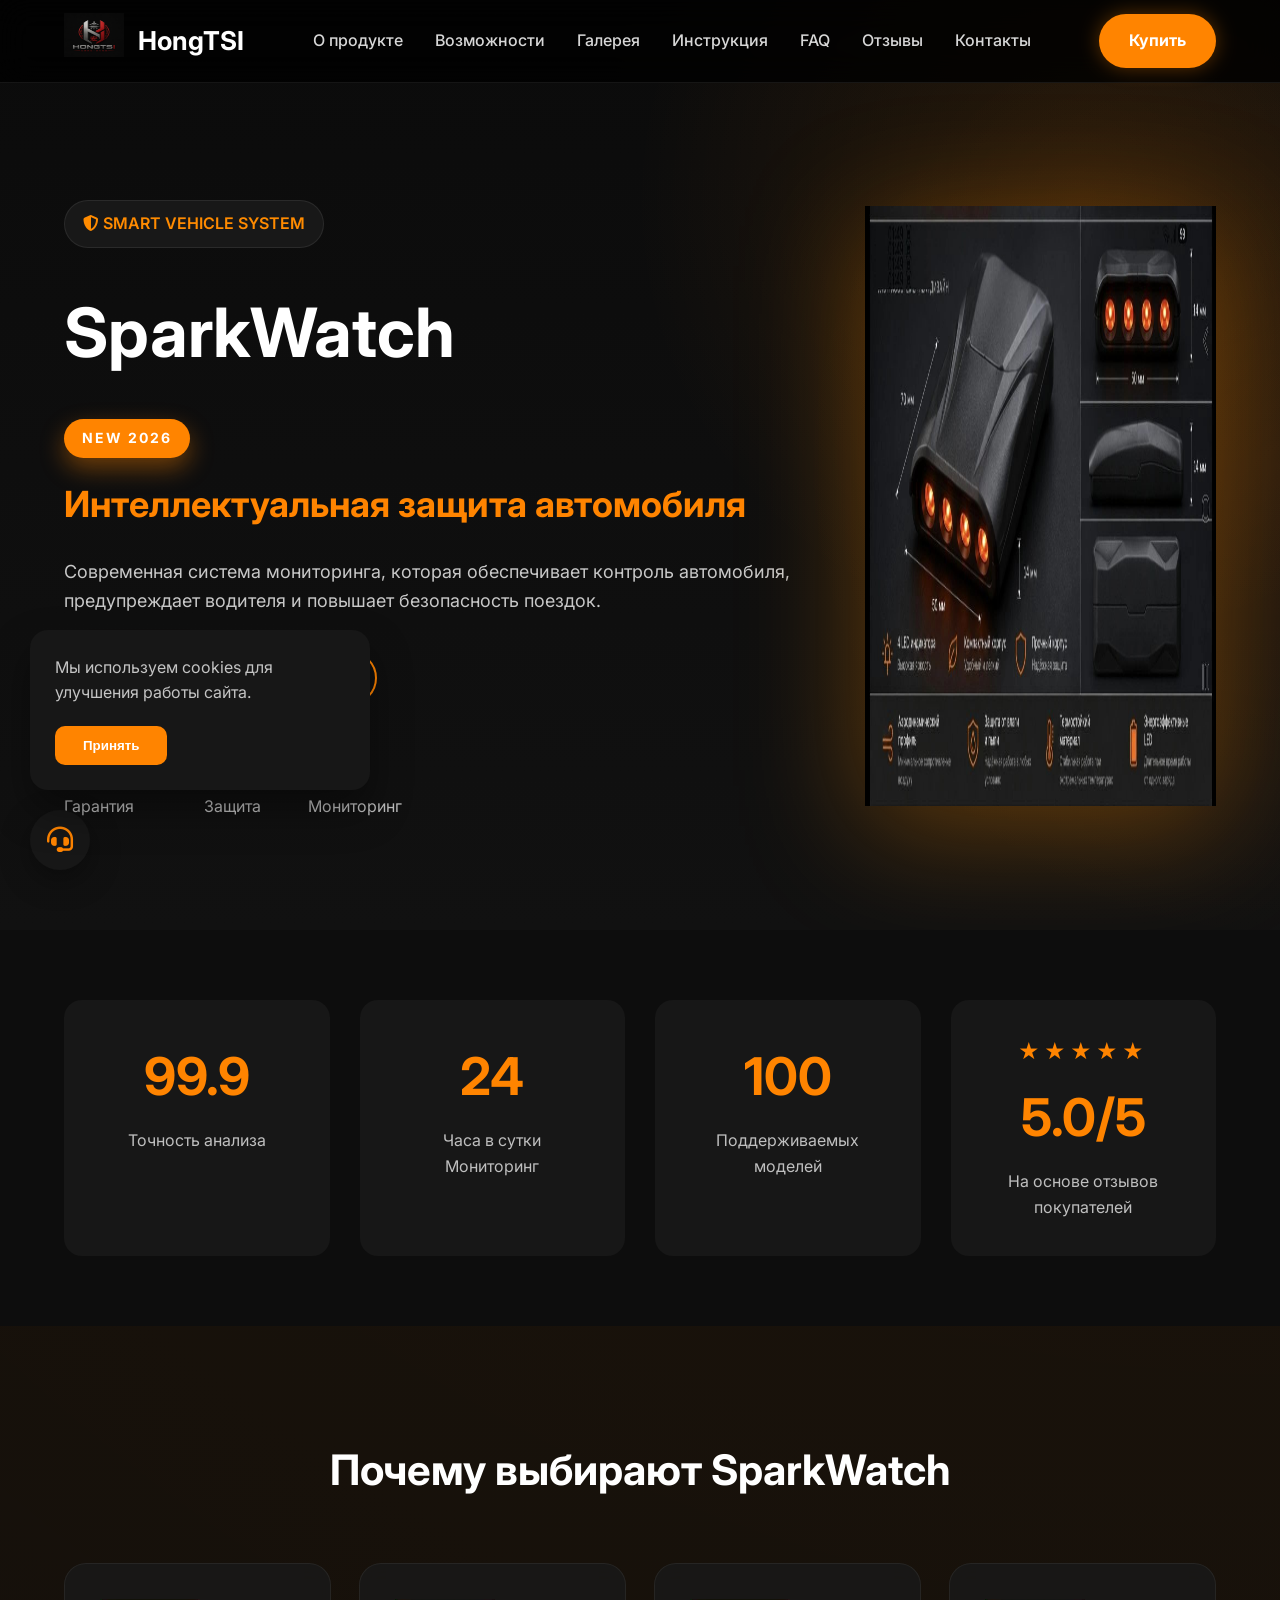
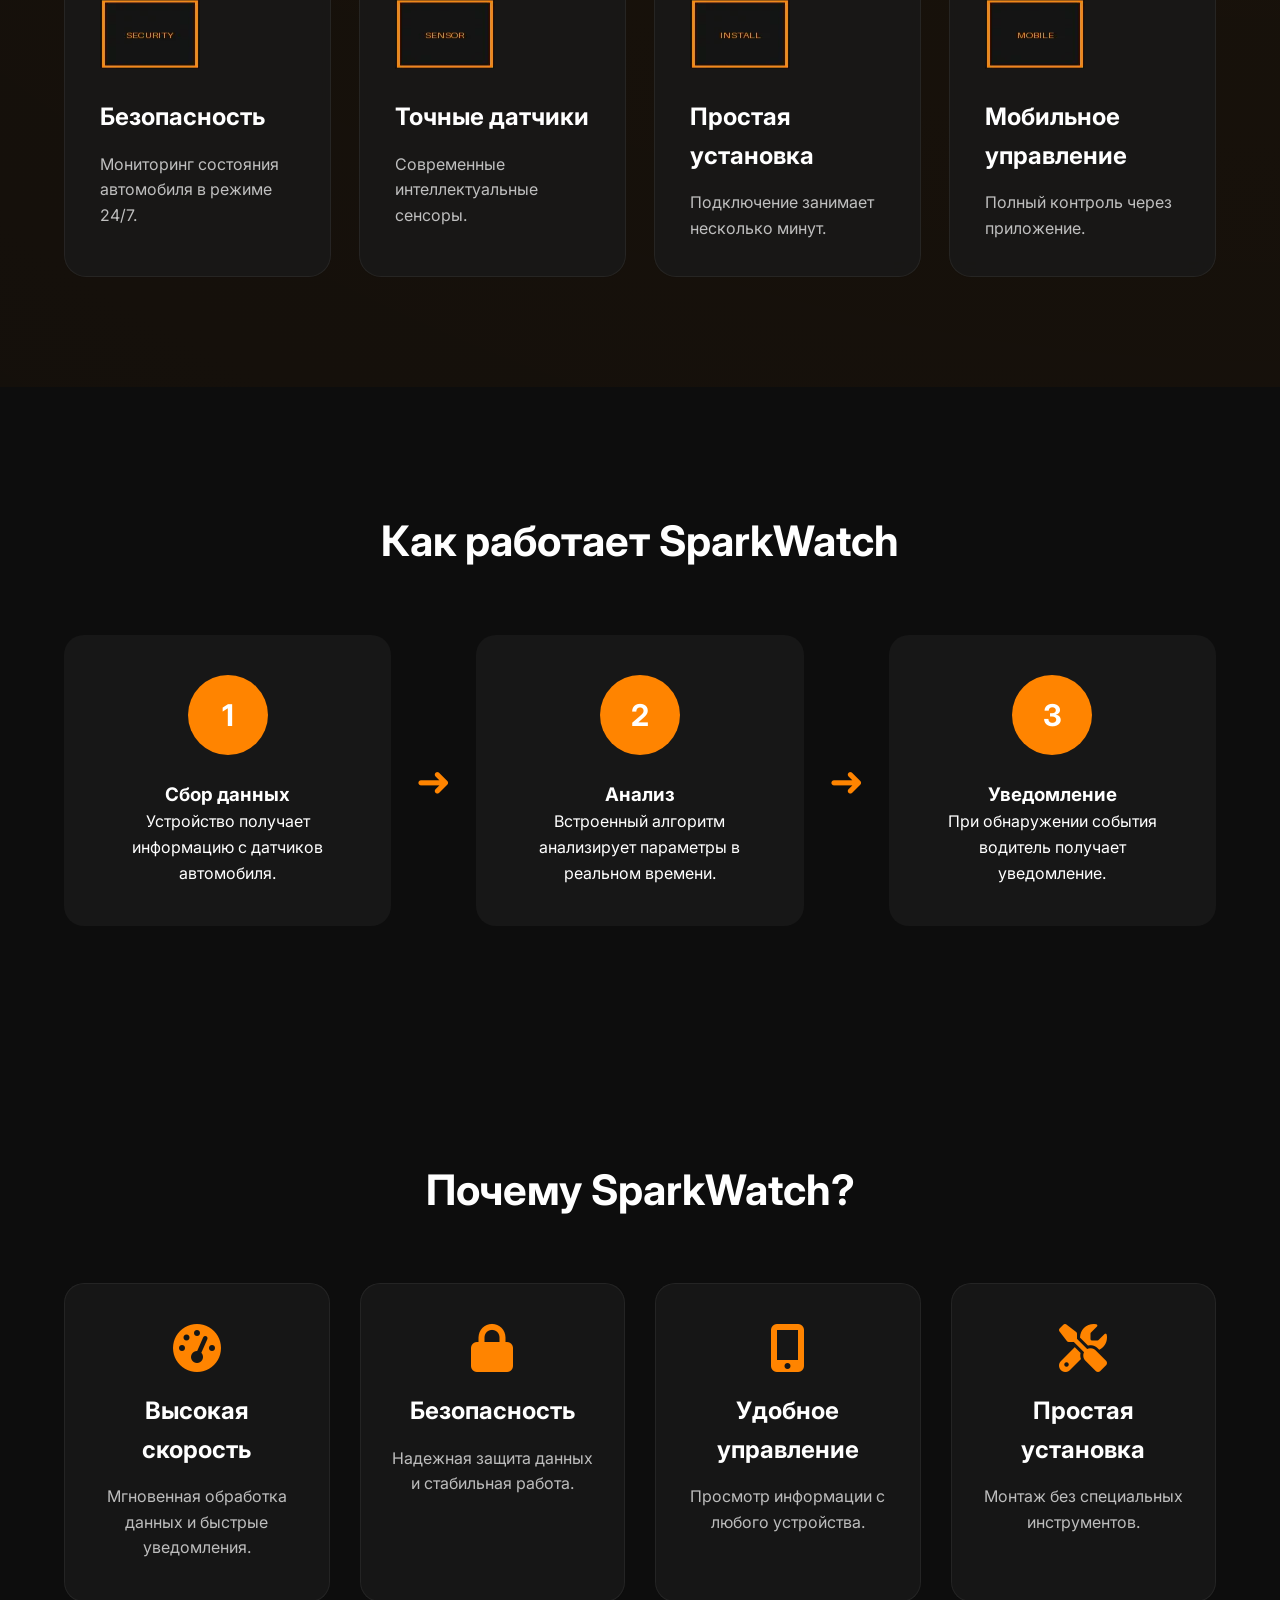
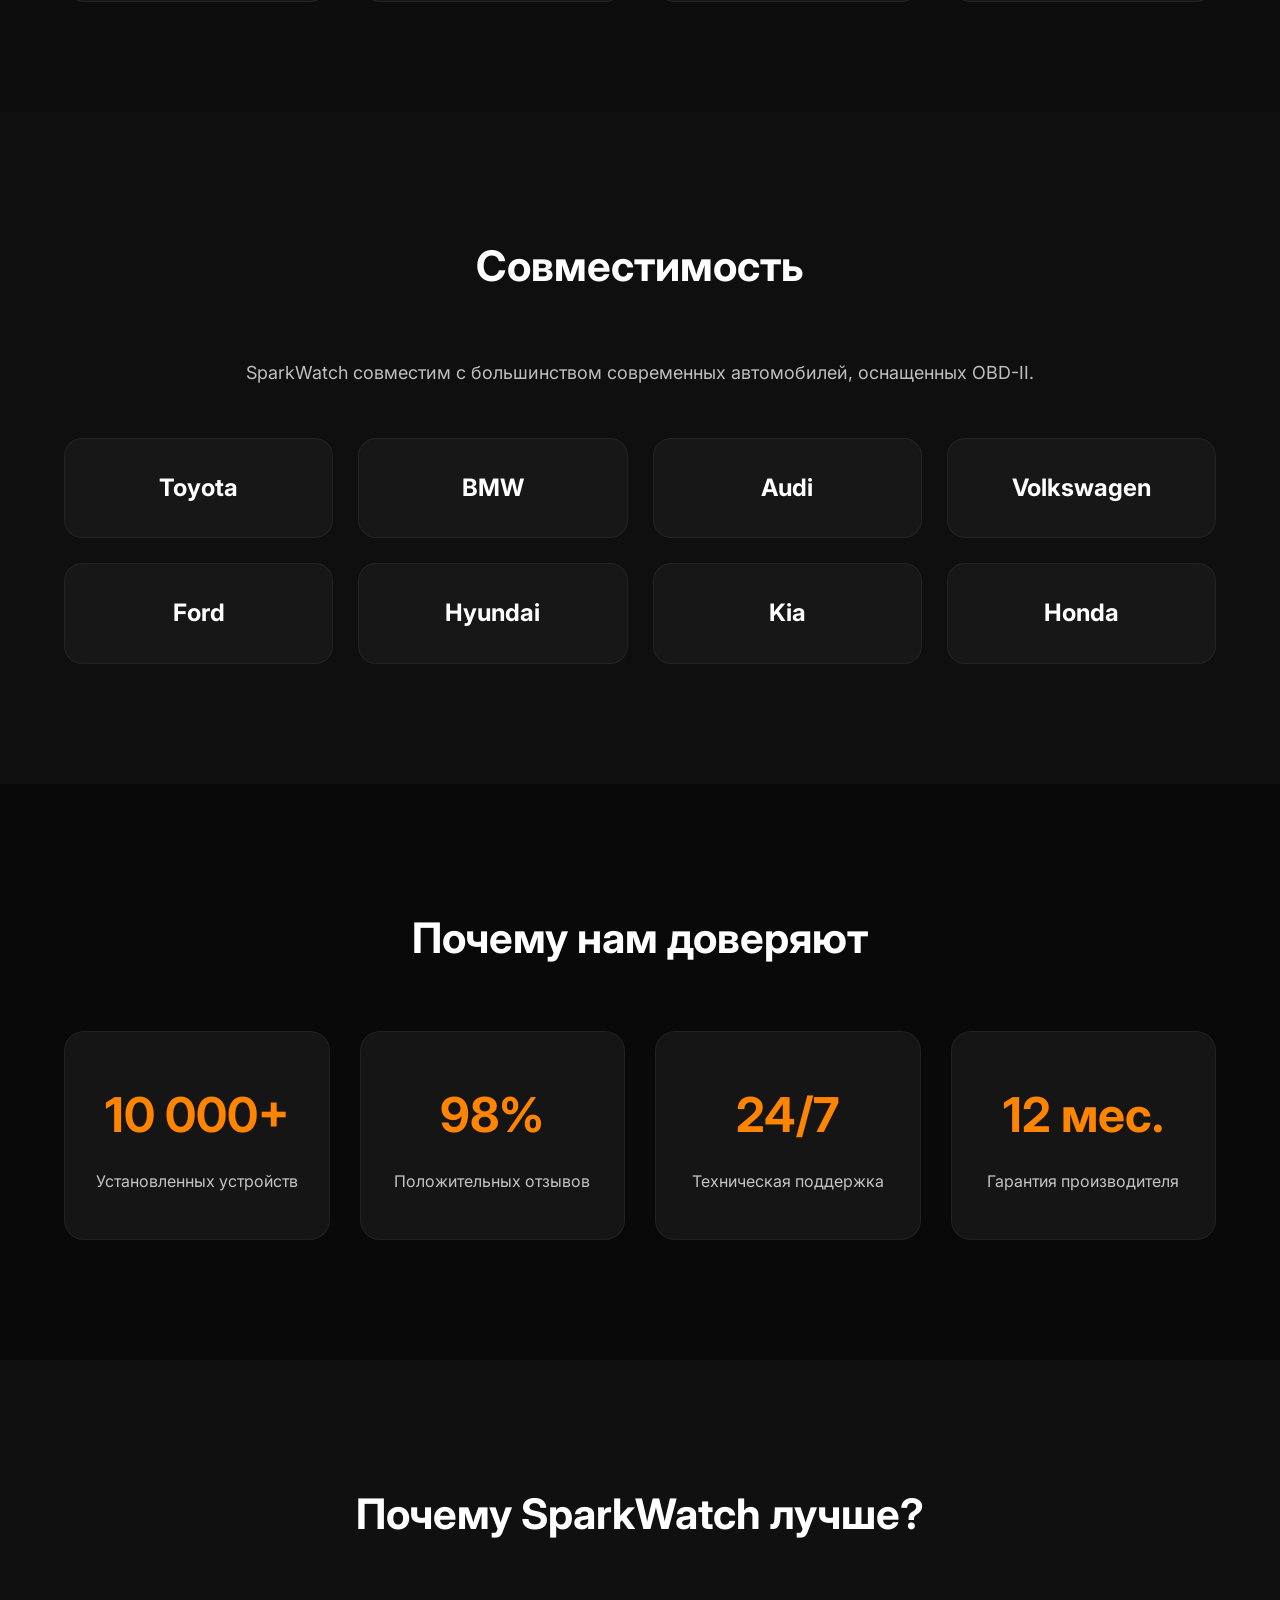
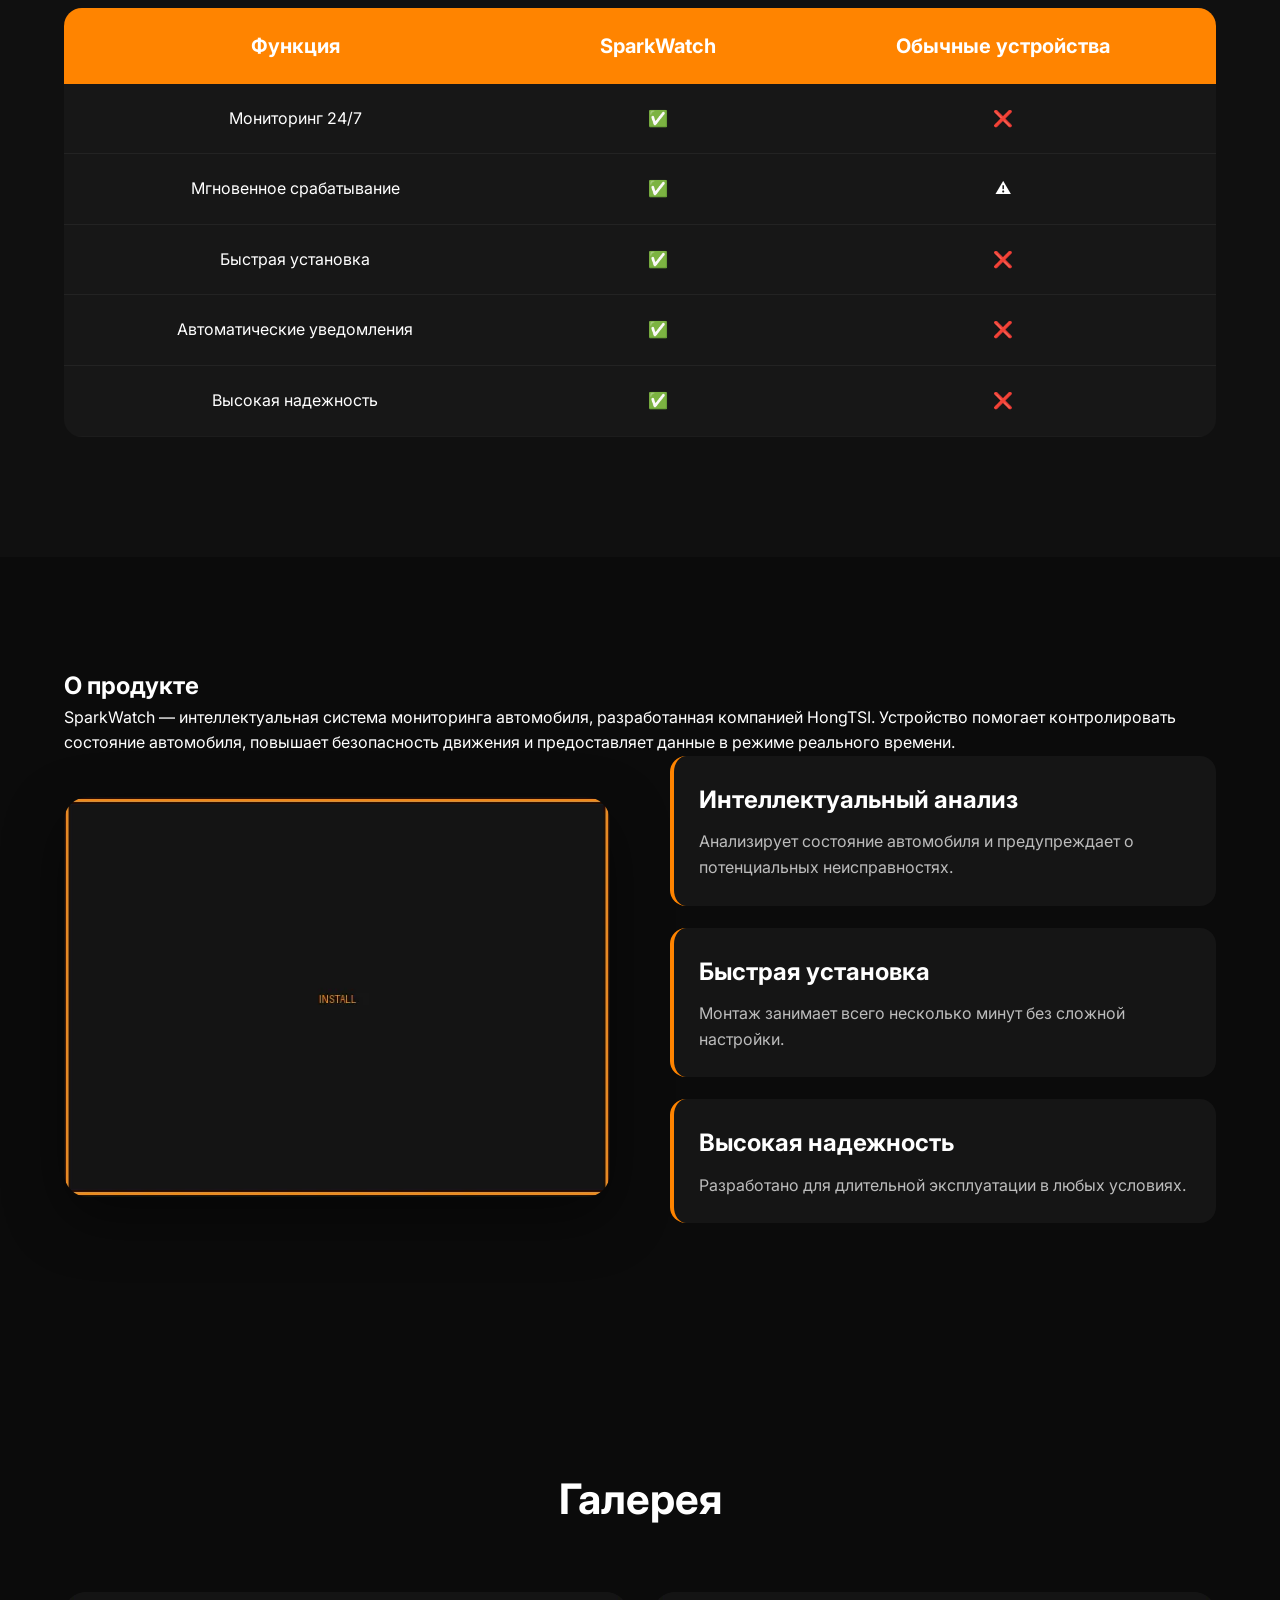
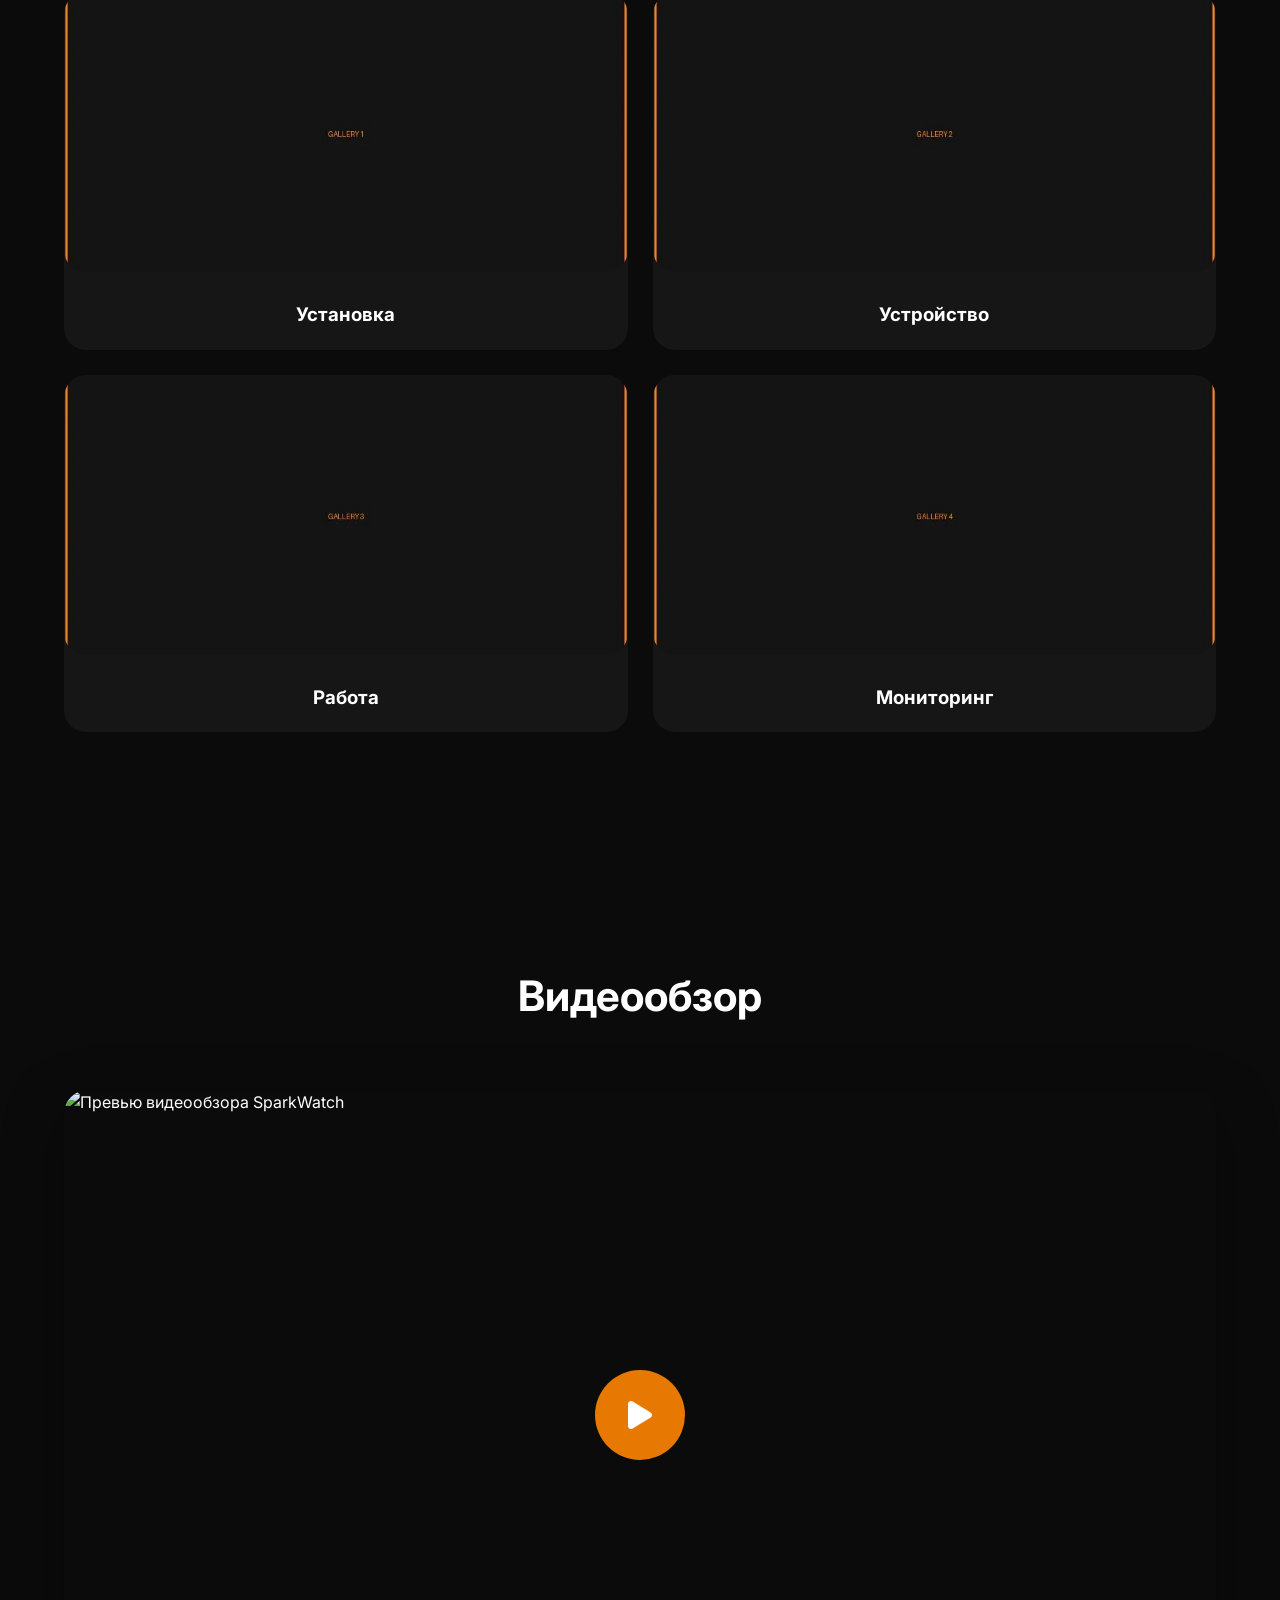
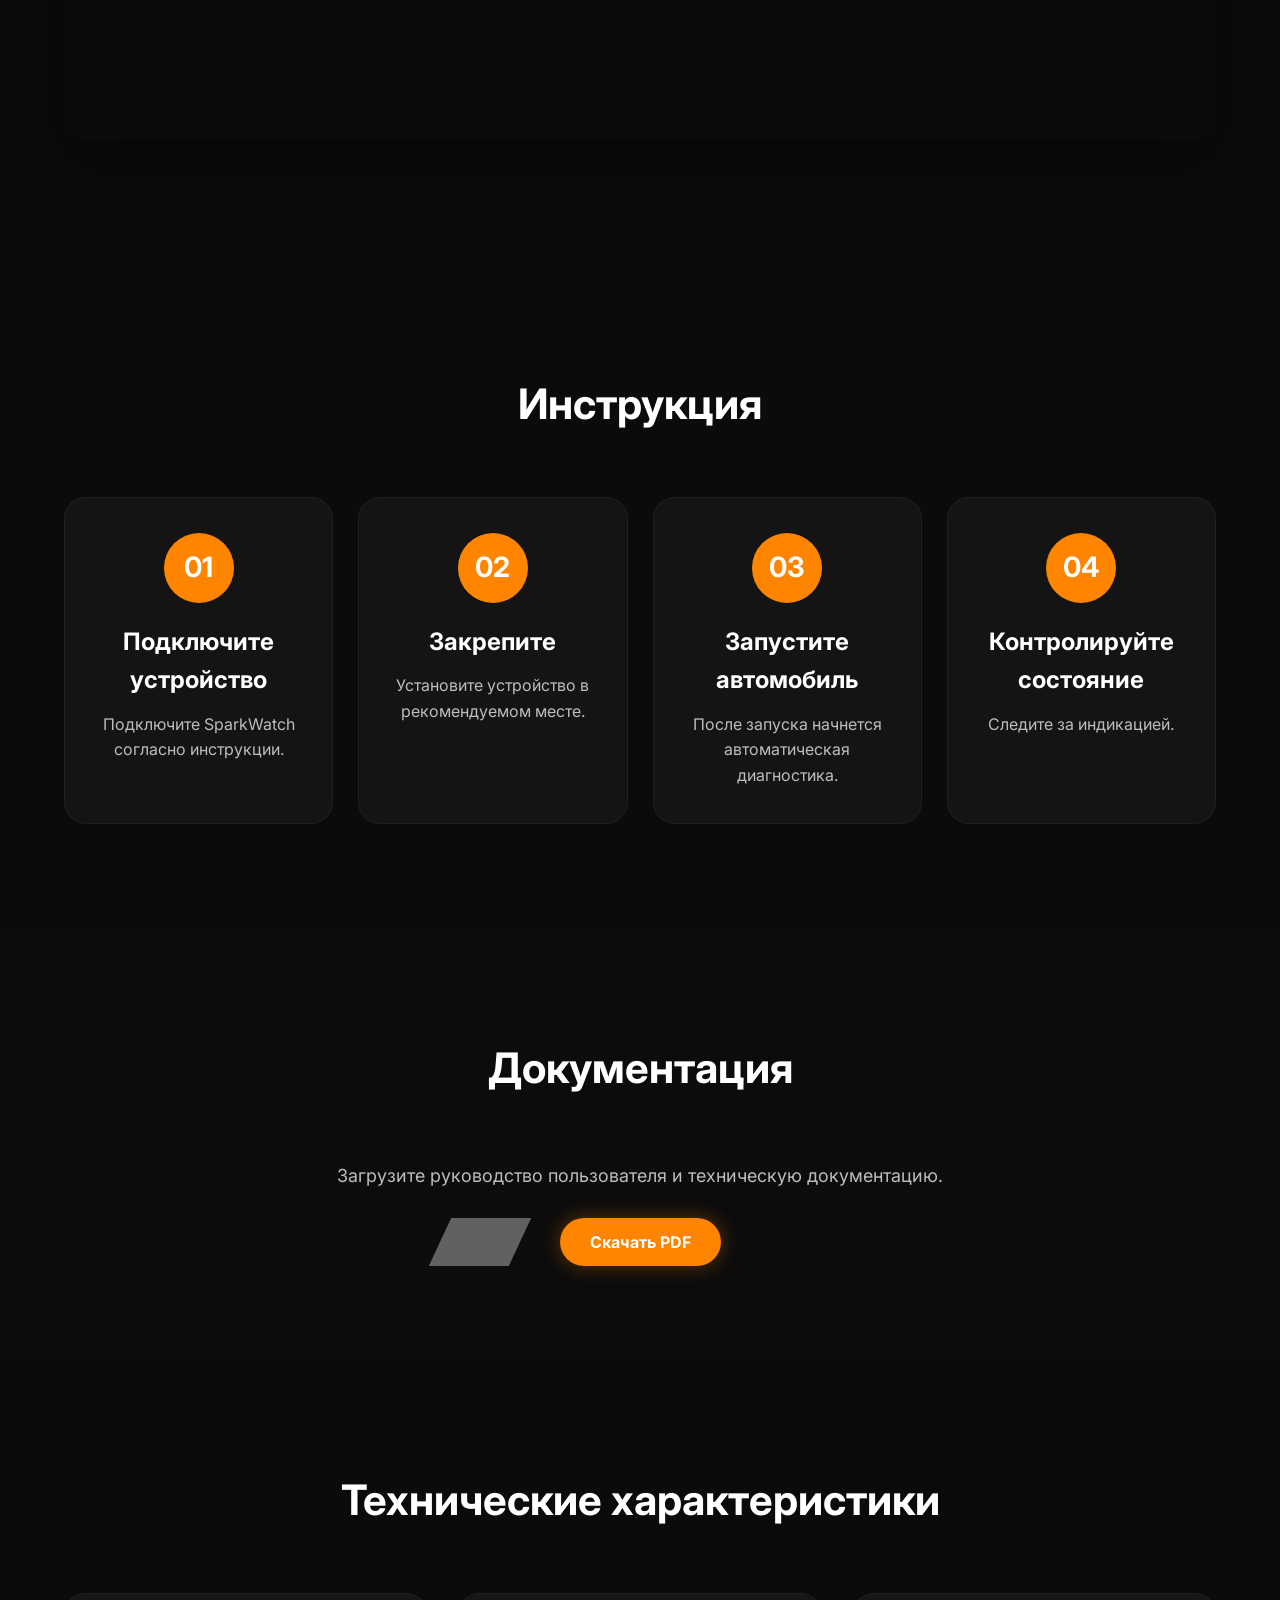
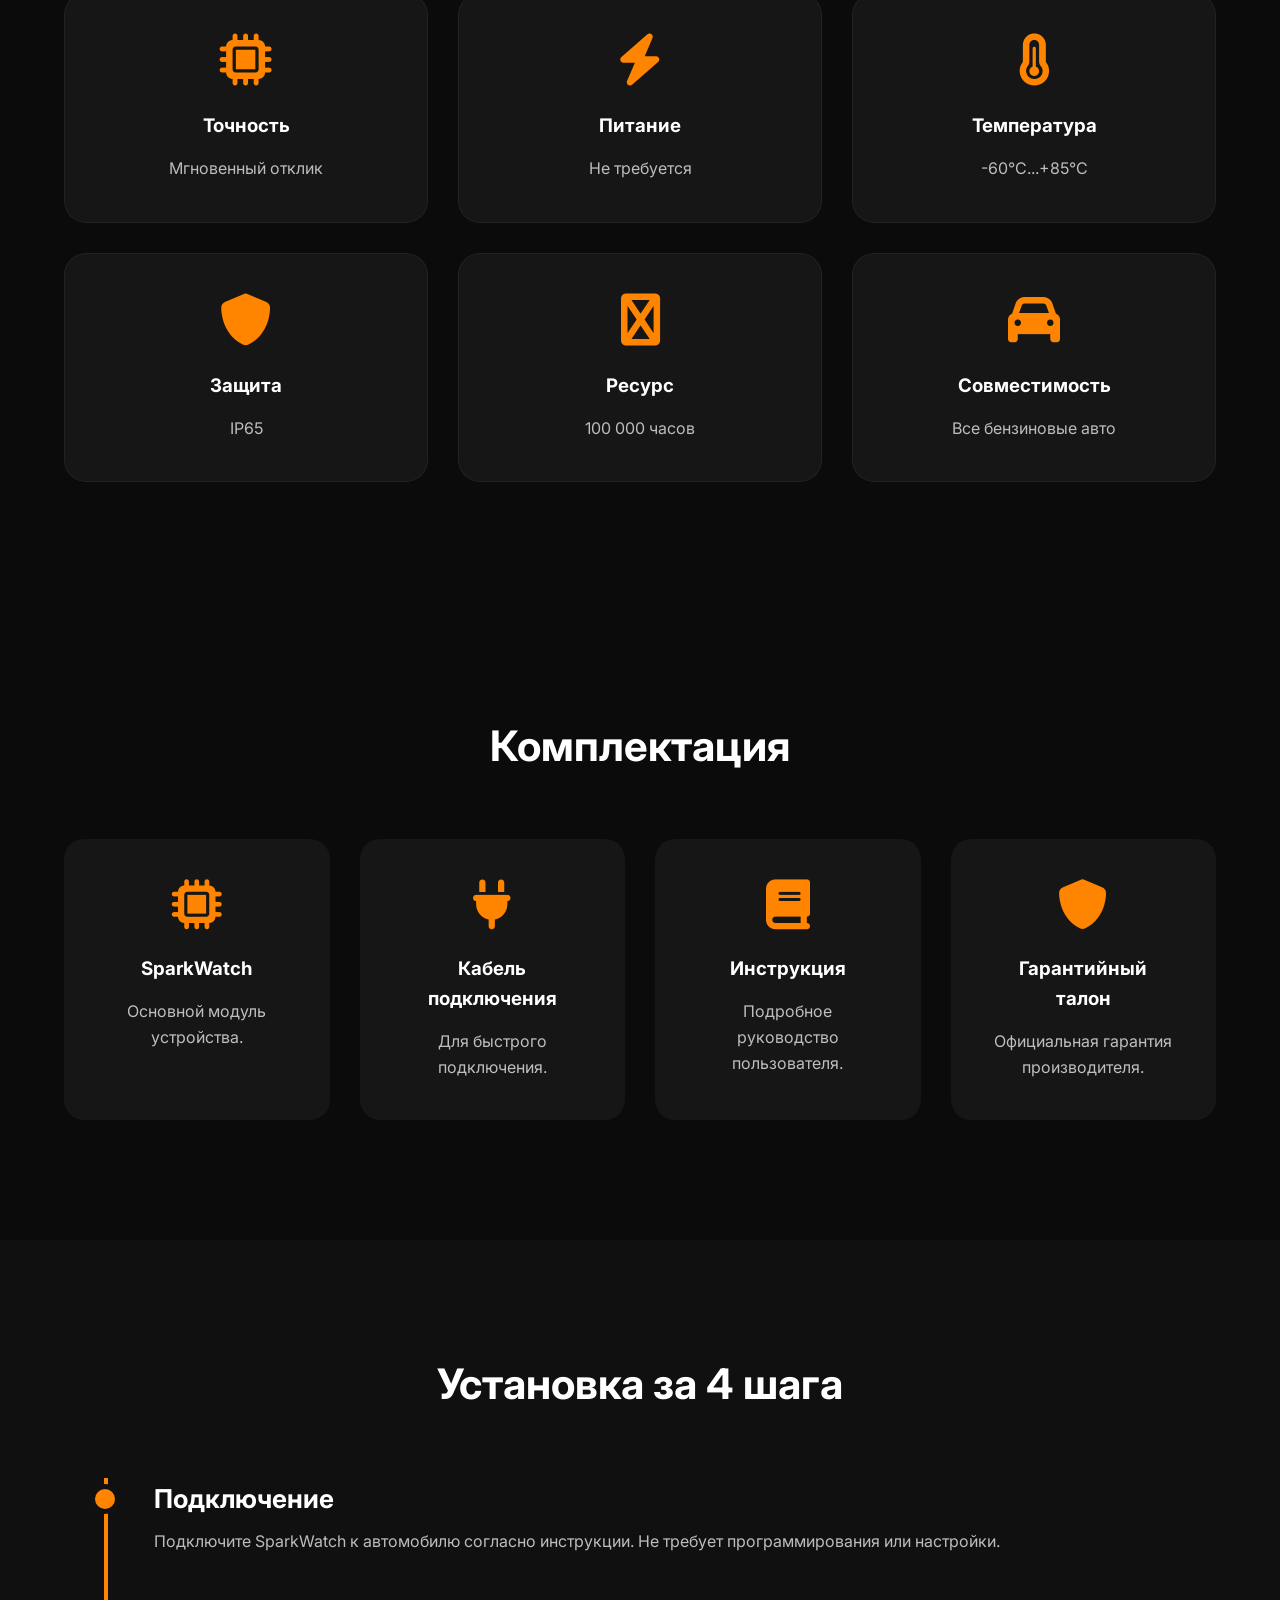
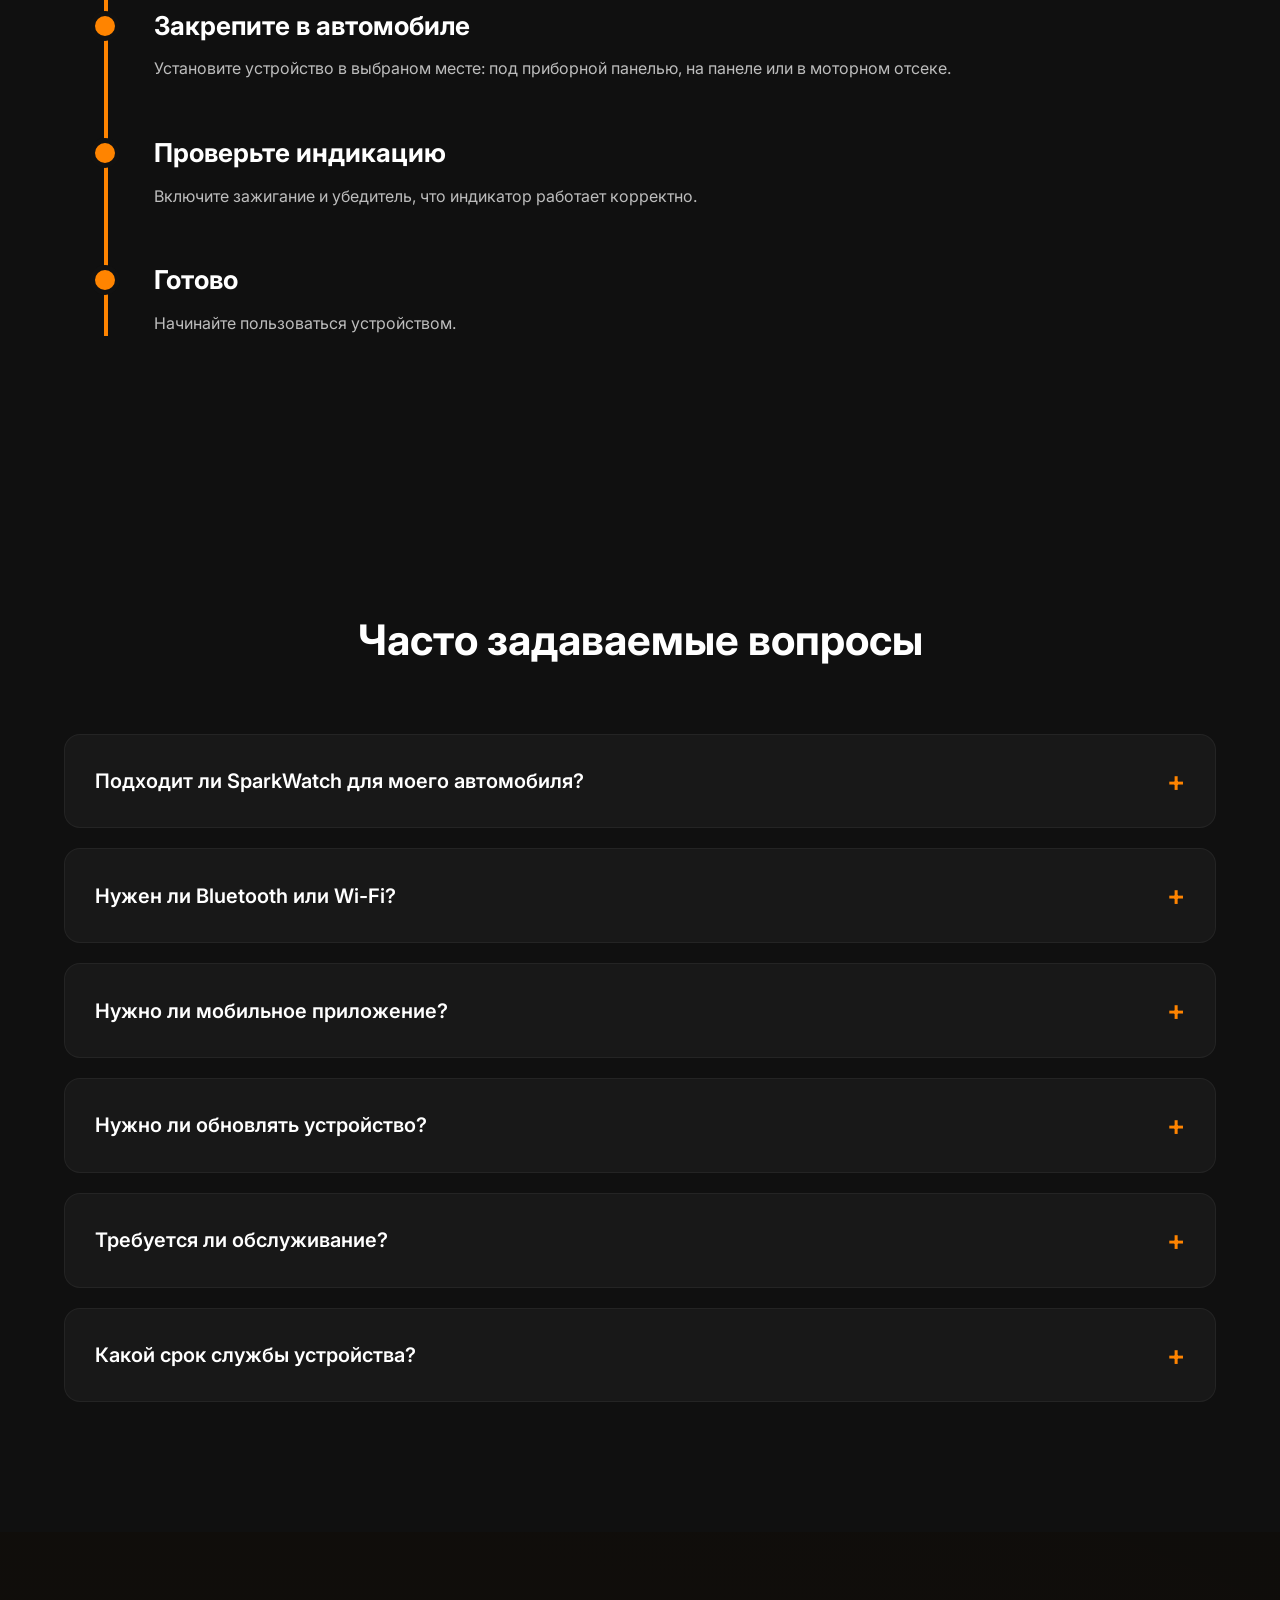
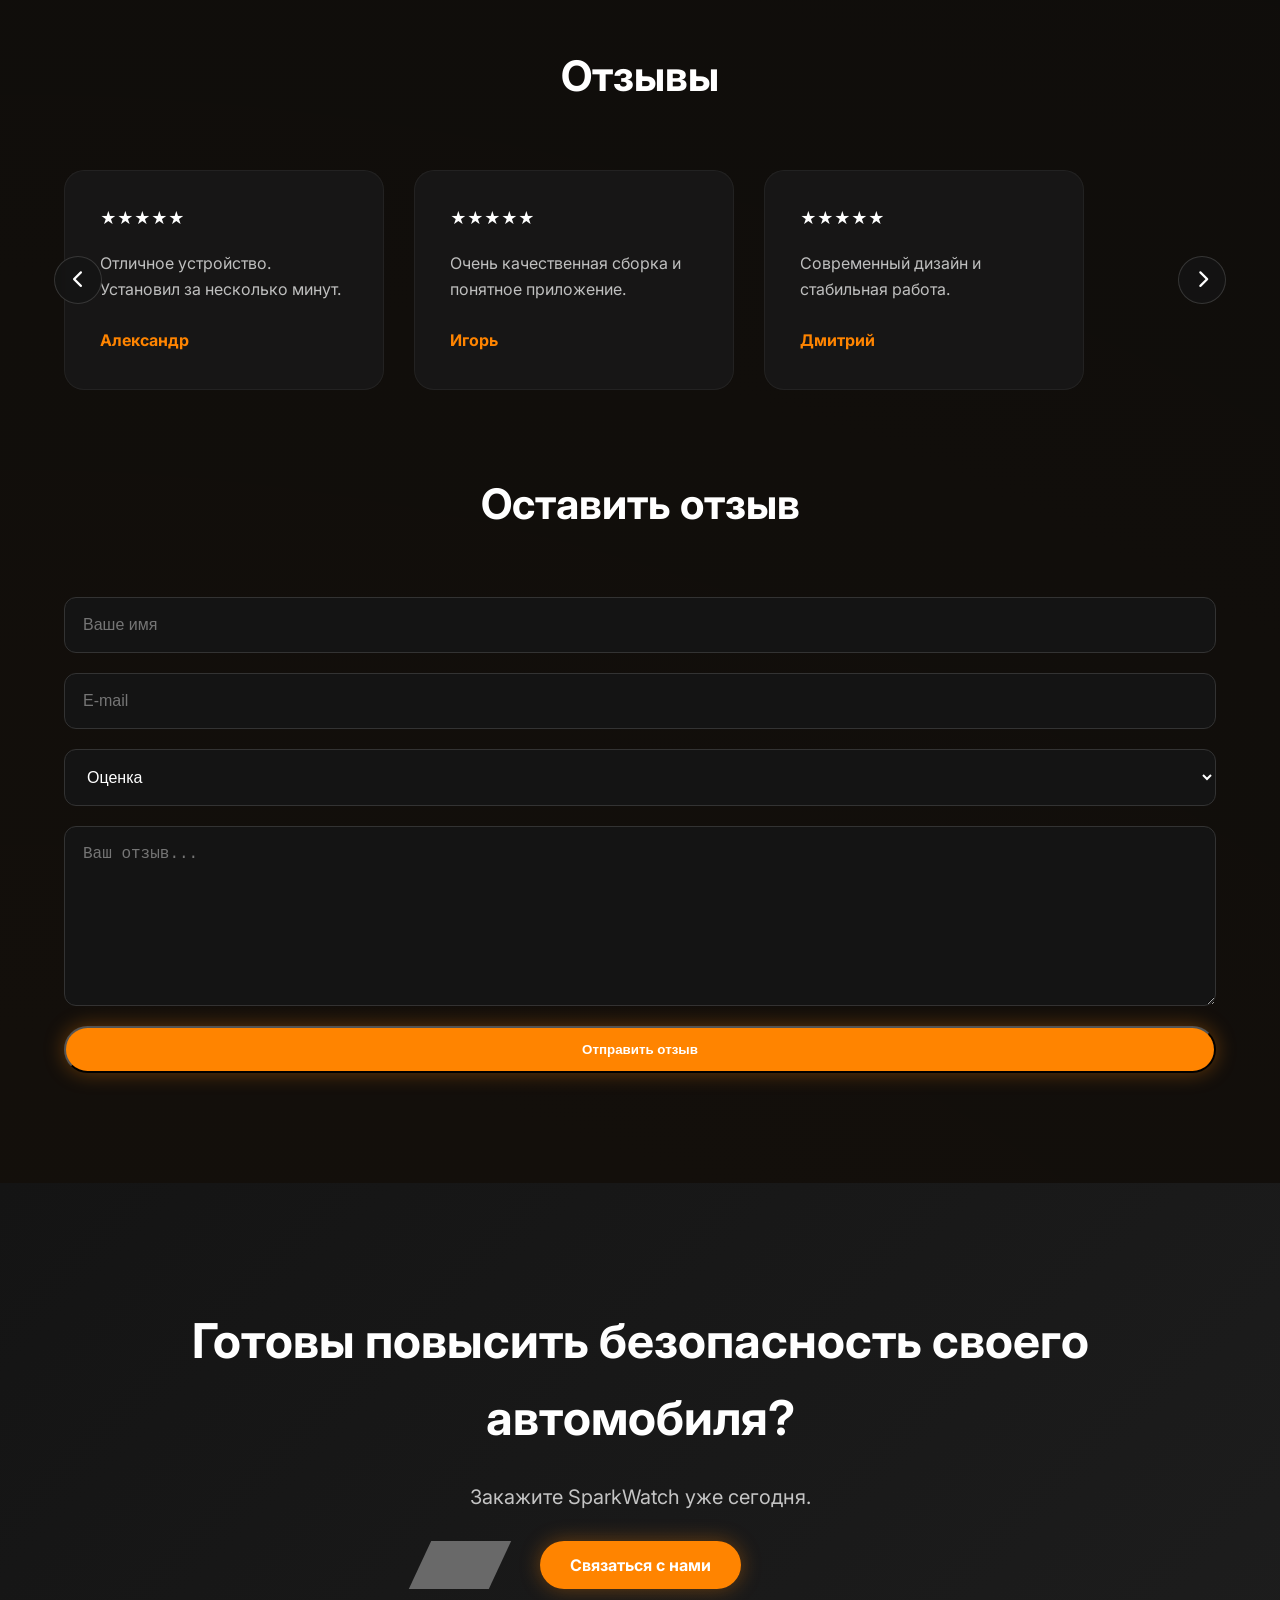
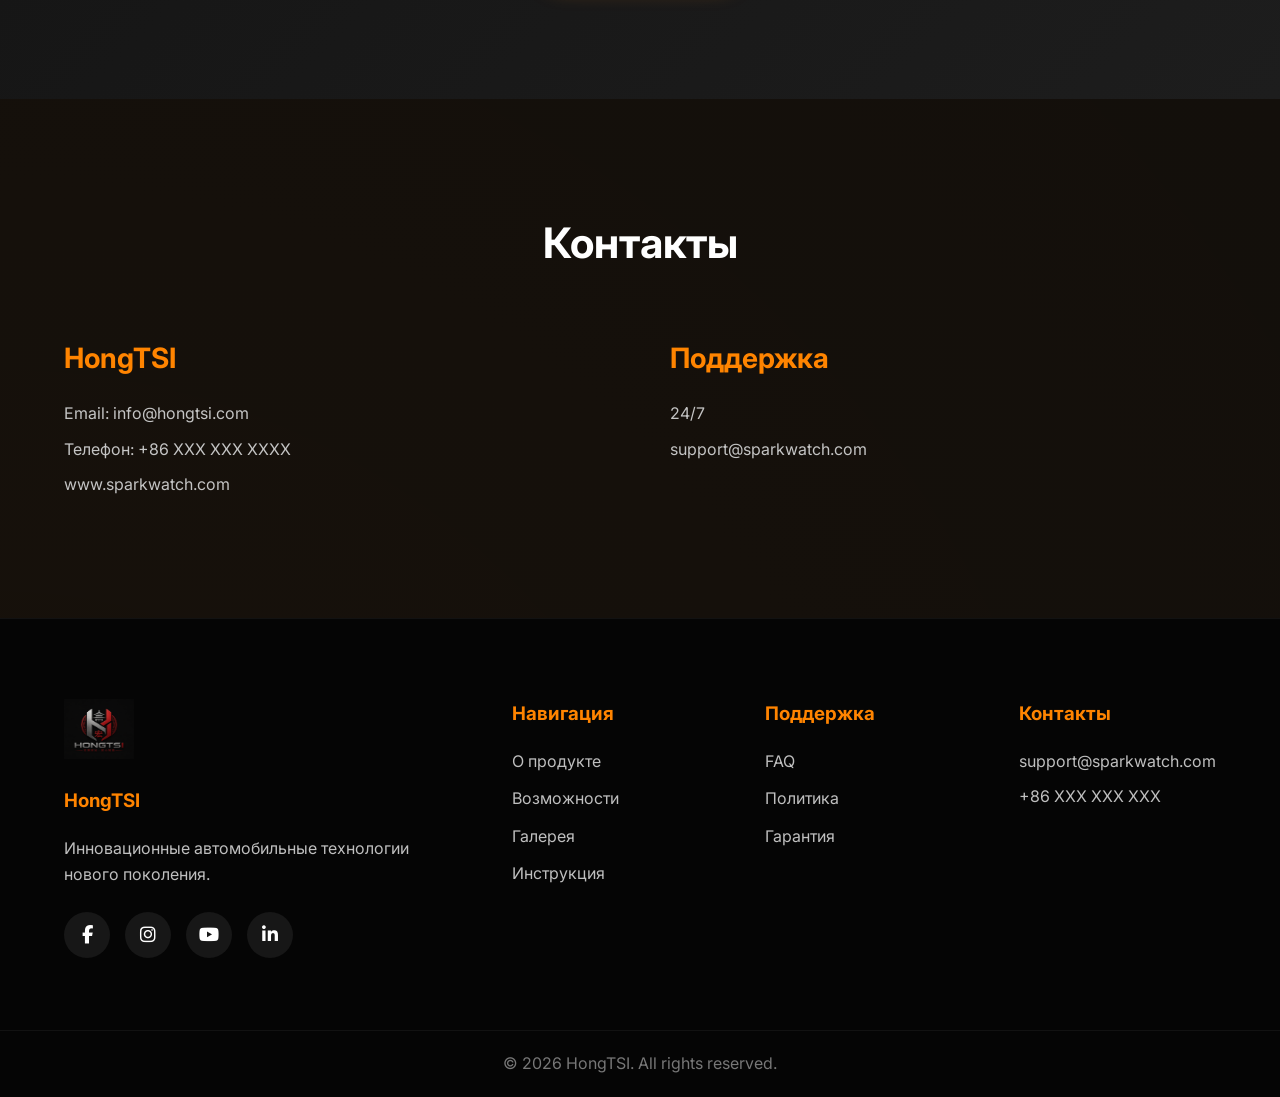
==== index.html @ 7bea1006 "Update index.html" ====
<!DOCTYPE html>
<html lang="ru">
<head>
    <meta charset="UTF-8">
    <meta name="viewport" content="width=device-width, initial-scale=1.0">
    <title>HongTSI | SparkWatch</title>

    <meta name="description"
    content="SparkWatch — интеллектуальная система мониторинга автомобиля.">

    <meta name="keywords"
    content="SparkWatch, автомобиль, диагностика, безопасность, OBD, мониторинг">

    <meta name="author"
    content="HongTSI">

    <meta property="og:title" content="SparkWatch">

    <meta property="og:description"
    content="Интеллектуальная система контроля автомобиля.">

    <meta property="og:image"
    content="img/preview.jpg">

    <meta property="og:type"
    content="website">

    <link rel="icon" href="img/favicon.png">

    <link rel="stylesheet" href="css/style.css">

    <link rel="preconnect" href="https://fonts.googleapis.com">
    <link rel="preconnect" href="https://fonts.gstatic.com" crossorigin>
    <link href="https://fonts.googleapis.com/css2?family=Inter:wght@300;400;500;600;700;800&display=swap" rel="stylesheet">

<link rel="stylesheet"
href="https://cdnjs.cloudflare.com/ajax/libs/font-awesome/6.7.2/css/all.min.css">

</head>

<body>

<div id="cookie">

<p>
Мы используем cookies для улучшения работы сайта.
</p>

<button id="cookieBtn">

Принять

</button>

</div>

<div id="preloader">

<div class="loader"></div>

</div>

<header class="header">

<div class="container">

<div class="logo">
<picture>
<source srcset="img/logo.webp" type="image/webp">
<img src="img/logo.png" alt="HongTSI" width="60" height="60">
</picture>
<span>HongTSI</span>
</div>

<nav>

<a href="#about">О продукте</a>
<a href="#features">Возможности</a>
<a href="#gallery">Галерея</a>
<a href="#instruction">Инструкция</a>
<a href="#faq">FAQ</a>
<a href="#reviews">Отзывы</a>
<a href="#contacts">Контакты</a>

</nav>

<div class="menu-overlay"></div>

<div class="burger" role="button" tabindex="0" aria-label="Открыть меню" aria-expanded="false">

<span></span>

<span></span>

<span></span>

</div>

<a href="#contacts" class="buy-btn btn-buy">
Купить
</a>

</div>

</header>

<section id="hero" class="hero">

<div class="hero-bg"></div>

<div class="container hero-content">

<div class="hero-left">

<span class="badge">
<i class="fa-solid fa-shield-halved"></i>
SMART VEHICLE SYSTEM
</span>

<h1>

SparkWatch

</h1>

<div class="new-label">

NEW 2026

</div>

<h2>

Интеллектуальная защита автомобиля

</h2>

<p>

Современная система мониторинга,
которая обеспечивает контроль автомобиля,
предупреждает водителя и повышает безопасность поездок.

</p>

<div class="hero-buttons">

<a class="btn-orange" href="#about">

Подробнее

</a>

<a class="btn-dark" href="#contacts">

Связаться

</a>

</div>

<div class="hero-info">

<div>

<strong>12 мес.</strong>

<span>Гарантия</span>

</div>

<div>

<strong>IP65</strong>

<span>Защита</span>

</div>

<div>

<strong>24/7</strong>

<span>Мониторинг</span>

</div>

</div>

</div>

<div class="hero-right">

<picture>
<source srcset="img/device.webp" type="image/webp">
<img src="img/device.png" alt="Устройство SparkWatch" width="600" height="600">
</picture>

</div>

</div>

</section>

<section id="numbers" class="numbers">

<div class="container">

<div class="number">

<h2 class="counter" data-target="99.9">0</h2>

<p>

Точность анализа

</p>

</div>

<div class="number">

<h2 class="counter" data-target="24">0</h2>

<p>Часа в сутки</p>

<p>

Мониторинг

</p>

</div>

<div class="number">

<h2 class="counter" data-target="100">0</h2>

<p>

Поддерживаемых моделей

</p>

</div>

<div class="number">

<h2 class="rating-counter" id="avgRatingValue">
<span id="avgRatingStars">★★★★★</span> <span id="avgRatingNumber">5.0/5</span>
</h2>

<p id="avgRatingLabel">
На основе отзывов покупателей
</p>

</div>

</div>

</section>

<section id="features">

<div class="container">

<h2 class="title">
Почему выбирают SparkWatch
</h2>

<div class="cards">

<div class="card">

<picture>
<source srcset="img/icons/security.webp" type="image/webp">
<img src="img/icons/security.png" alt="" width="100" height="100">
</picture>

<h3>
Безопасность
</h3>

<p>
Мониторинг состояния автомобиля
в режиме 24/7.
</p>

</div>

<div class="card">

<picture>
<source srcset="img/icons/sensor.webp" type="image/webp">
<img src="img/icons/sensor.png" alt="" width="100" height="100">
</picture>

<h3>
Точные датчики
</h3>

<p>

Современные интеллектуальные сенсоры.

</p>

</div>

<div class="card">

<picture>
<source srcset="img/icons/install.webp" type="image/webp">
<img src="img/icons/install.png" alt="" width="100" height="100">
</picture>

<h3>

Простая установка

</h3>

<p>

Подключение занимает несколько минут.

</p>

</div>

<div class="card">

<picture>
<source srcset="img/icons/mobile.webp" type="image/webp">
<img src="img/icons/mobile.png" alt="" width="100" height="100">
</picture>

<h3>

Мобильное управление

</h3>

<p>

Полный контроль через приложение.

</p>

</div>

</div>

</div>

</section>

<section id="workflow" class="workflow">

<div class="container">

<h2 class="title">Как работает SparkWatch</h2>

<div class="workflow-grid">

<div class="workflow-item">
<div class="circle">1</div>
<h3>Сбор данных</h3>
<p>Устройство получает информацию с датчиков автомобиля.</p>
</div>

<div class="arrow">➜</div>

<div class="workflow-item">
<div class="circle">2</div>
<h3>Анализ</h3>
<p>Встроенный алгоритм анализирует параметры в реальном времени.</p>
</div>

<div class="arrow">➜</div>

<div class="workflow-item">
<div class="circle">3</div>
<h3>Уведомление</h3>
<p>При обнаружении события водитель получает уведомление.</p>
</div>

</div>

</div>

</section>

<section id="advantages" class="advantages">

<div class="container">

<h2 class="title">Почему SparkWatch?</h2>

<div class="adv-grid">

<div class="adv-card">
<i class="fa-solid fa-gauge-high"></i>
<h3>Высокая скорость</h3>
<p>Мгновенная обработка данных и быстрые уведомления.</p>
</div>

<div class="adv-card">
<i class="fa-solid fa-lock"></i>
<h3>Безопасность</h3>
<p>Надежная защита данных и стабильная работа.</p>
</div>

<div class="adv-card">
<i class="fa-solid fa-mobile-screen-button"></i>
<h3>Удобное управление</h3>
<p>Просмотр информации с любого устройства.</p>
</div>

<div class="adv-card">
<i class="fa-solid fa-screwdriver-wrench"></i>
<h3>Простая установка</h3>
<p>Монтаж без специальных инструментов.</p>
</div>

</div>

</div>

</section>

<section id="compatibility" class="compatibility">

<div class="container">

<h2 class="title">
Совместимость
</h2>

<p class="compatibility-text">

SparkWatch совместим с большинством современных автомобилей,
оснащенных OBD-II.

</p>

<div class="brands">

<div class="brand">Toyota</div>
<div class="brand">BMW</div>
<div class="brand">Audi</div>
<div class="brand">Volkswagen</div>
<div class="brand">Ford</div>
<div class="brand">Hyundai</div>
<div class="brand">Kia</div>
<div class="brand">Honda</div>

</div>

</div>

</section>

<section id="trust" class="trust">

<div class="container">

<h2 class="title">
Почему нам доверяют
</h2>

<div class="trust-grid">

<div class="trust-card">

<h3>10 000+</h3>

<p>Установленных устройств</p>

</div>

<div class="trust-card">

<h3>98%</h3>

<p>Положительных отзывов</p>

</div>

<div class="trust-card">

<h3>24/7</h3>

<p>Техническая поддержка</p>

</div>

<div class="trust-card">

<h3>12 мес.</h3>

<p>Гарантия производителя</p>

</div>

</div>

</div>

</section>

<section id="comparison" class="comparison">

<div class="container">

<h2 class="title">
Почему SparkWatch лучше?
</h2>

<table class="compare-table">

<thead>

<tr>

<th>Функция</th>

<th>SparkWatch</th>

<th>Обычные устройства</th>

</tr>

</thead>

<tbody>

<tr>

<td>Мониторинг 24/7</td>

<td>✅</td>

<td>❌</td>

</tr>

<tr>

<td>Мгновенное срабатывание</td>

<td>✅</td>

<td>⚠️</td>

</tr>

<tr>

<td>Быстрая установка</td>

<td>✅</td>

<td>❌</td>

</tr>

<tr>

<td>Автоматические уведомления</td>

<td>✅</td>

<td>❌</td>

</tr>

<tr>

<td>Высокая надежность</td>

<td>✅</td>

<td>❌</td>

</tr>

</tbody>

</table>

</div>

</section>

<section id="about" class="about">

<div class="container">

<div class="section-title">

<h2>О продукте</h2>

<p>
SparkWatch — интеллектуальная система мониторинга автомобиля,
разработанная компанией HongTSI.
Устройство помогает контролировать состояние автомобиля,
повышает безопасность движения и предоставляет данные в режиме
реального времени.
</p>

</div>

<div class="about-grid">

<div class="about-image">

<picture>
<source srcset="img/install.webp" type="image/webp">
<img src="img/install.png" alt="SparkWatch" width="600" height="400">
</picture>

</div>

<div class="about-content">

<div class="feature-box">

<h3>Интеллектуальный анализ</h3>

<p>
Анализирует состояние автомобиля и предупреждает
о потенциальных неисправностях.
</p>

</div>

<div class="feature-box">

<h3>Быстрая установка</h3>

<p>
Монтаж занимает всего несколько минут без
сложной настройки.
</p>

</div>

<div class="feature-box">

<h3>Высокая надежность</h3>

<p>
Разработано для длительной эксплуатации
в любых условиях.
</p>

</div>

</div>

</div>

</div>

</section>

<section id="gallery" class="gallery">

<div class="container">

<h2 class="title">Галерея</h2>

<div class="gallery-grid">

<div class="gallery-card">
<picture>
<source srcset="img/gallery1.webp" type="image/webp">
<img src="img/gallery1.jpg" alt="Установка SparkWatch" width="800" height="600" loading="lazy">
</picture>
<h3>Установка</h3>
</div>

<div class="gallery-card">
<picture>
<source srcset="img/gallery2.webp" type="image/webp">
<img src="img/gallery2.jpg" alt="Устройство SparkWatch крупным планом" width="800" height="600" loading="lazy">
</picture>
<h3>Устройство</h3>
</div>

<div class="gallery-card">
<picture>
<source srcset="img/gallery3.webp" type="image/webp">
<img src="img/gallery3.jpg" alt="SparkWatch в работе" width="800" height="600" loading="lazy">
</picture>
<h3>Работа</h3>
</div>

<div class="gallery-card">
<picture>
<source srcset="img/gallery4.webp" type="image/webp">
<img src="img/gallery4.jpg" alt="Мониторинг через приложение SparkWatch" width="800" height="600" loading="lazy">
</picture>
<h3>Мониторинг</h3>
</div>

</div>

</div>

</section>

<section id="video" class="video">

<div class="container">

<h2 class="title">

Видеообзор

</h2>

<div class="video-box" id="videoBox" data-video-id="dQw4w9WgXcQ">

<img src="https://img.youtube.com/vi/dQw4w9WgXcQ/hqdefault.jpg" alt="Превью видеообзора SparkWatch" class="video-thumb" loading="lazy" width="1280" height="720">

<button type="button" class="video-play" aria-label="Воспроизвести видео">

<i class="fa-solid fa-play"></i>

</button>

</div>

</div>

</section>

<section id="instruction" class="instruction">

<div class="container">

<h2 class="title">
Инструкция
</h2>

<div class="steps">

<div class="step">

<span>01</span>

<h3>Подключите устройство</h3>

<p>
Подключите SparkWatch согласно инструкции.
</p>

</div>

<div class="step">

<span>02</span>

<h3>Закрепите</h3>

<p>
Установите устройство в рекомендуемом месте.
</p>

</div>

<div class="step">

<span>03</span>

<h3>Запустите автомобиль</h3>

<p>
После запуска начнется автоматическая диагностика.
</p>

</div>

<div class="step">

<span>04</span>

<h3>Контролируйте состояние</h3>

<p>
Следите за индикацией.
</p>

</div>

</div>

</div>

</section>

<section id="download" class="download">

<div class="container">

<h2 class="title">

Документация

</h2>

<p>

Загрузите руководство пользователя и техническую документацию.

</p>

<a href="docs/SparkWatch_Manual.pdf"
class="buy-btn"
download>

Скачать PDF

</a>

</div>

</section>

<section id="specs" class="specs">

<div class="container">

<h2 class="title">
Технические характеристики
</h2>

<div class="spec-grid">

<div class="spec-card">
<i class="fa-solid fa-microchip"></i>
<h3>Точность</h3>
<p>Мгновенный отклик</p>
</div>

<div class="spec-card">
<i class="fa-solid fa-bolt"></i>
<h3>Питание</h3>
<p>Не требуется</p>
</div>

<div class="spec-card">
<i class="fa-solid fa-temperature-three-quarters"></i>
<h3>Температура</h3>
<p>-60°C...+85°C</p>
</div>

<div class="spec-card">
<i class="fa-solid fa-shield"></i>
<h3>Защита</h3>
<p>IP65</p>
</div>

<div class="spec-card">
<i class="fa-solid fa-bluetooth"></i>
<h3>Ресурс</h3>
<p>100 000 часов</p>
</div>

<div class="spec-card">
<i class="fa-solid fa-car"></i>
<h3>Совместимость</h3>
<p>Все бензиновые авто</p>
</div>

</div>

</div>

</section>

<section id="package" class="package">

<div class="container">

<h2 class="title">
Комплектация
</h2>

<div class="package-grid">

<div class="package-card">
<i class="fa-solid fa-microchip"></i>
<h3>SparkWatch</h3>
<p>Основной модуль устройства.</p>
</div>

<div class="package-card">
<i class="fa-solid fa-plug"></i>
<h3>Кабель подключения</h3>
<p>Для быстрого подключения.</p>
</div>

<div class="package-card">
<i class="fa-solid fa-book"></i>
<h3>Инструкция</h3>
<p>Подробное руководство пользователя.</p>
</div>

<div class="package-card">
<i class="fa-solid fa-shield"></i>
<h3>Гарантийный талон</h3>
<p>Официальная гарантия производителя.</p>
</div>

</div>

</div>

</section>

<section id="timeline" class="timeline">

<div class="container">

<h2 class="title">
Установка за 4 шага
</h2>

<div class="timeline-box">

<div class="timeline-item">
<div class="timeline-dot"></div>
<h3>Подключение</h3>
<p>Подключите SparkWatch к автомобилю согласно инструкции. Не требует программирования или настройки.</p>
</div>

<div class="timeline-item">
<div class="timeline-dot"></div>
<h3>Закрепите в автомобиле</h3>
<p>Установите устройство в выбраном месте: под приборной панелью, на панеле или в моторном отсеке. </p>
</div>

<div class="timeline-item">
<div class="timeline-dot"></div>
<h3>Проверьте индикацию</h3>
<p>Включите зажигание и убедитель, что индикатор работает корректно.</p>
</div>

<div class="timeline-item">
<div class="timeline-dot"></div>
<h3>Готово</h3>
<p>Начинайте пользоваться устройством.</p>
</div>

</div>

</div>

</section>

<!-- ================= FAQ ================= -->

<section id="faq" class="faq">

<div class="container">

<h2 class="title">Часто задаваемые вопросы</h2>

<div class="faq-item">
    <div class="faq-question" role="button" tabindex="0" aria-expanded="false">
        Подходит ли SparkWatch для моего автомобиля?
        <span>+</span>
    </div>

    <div class="faq-answer">
        SparkWatch совместим с большинством бензиновых автомобилей с классической системой зажигания.
    </div>
</div>

<div class="faq-item">
    <div class="faq-question" role="button" tabindex="0" aria-expanded="false">
        Нужен ли Bluetooth или Wi-Fi?
        <span>+</span>
    </div>

    <div class="faq-answer">
        Нет. Устройство полностью автономно и не использует Bluetooth, Wi-Fi или интернет.
    </div>
</div>

<div class="faq-item">
    <div class="faq-question" role="button" tabindex="0" aria-expanded="false">
        Нужно ли мобильное приложение?
        <span>+</span>
    </div>

    <div class="faq-answer">
        Нет. SparkWatch работает сразу после установки и не требует мобильного приложения.
    </div>
</div>

<div class="faq-item">
    <div class="faq-question" role="button" tabindex="0" aria-expanded="false">
        Нужно ли обновлять устройство?
        <span>+</span>
    </div>

    <div class="faq-answer">
        Нет. Благодаря аналоговой схемотехнике устройство не имеет процессора и не нуждается в обновлениях.
    </div>
</div>

<div class="faq-item">
    <div class="faq-question" role="button" tabindex="0" aria-expanded="false">
        Требуется ли обслуживание?
        <span>+</span>
    </div>

    <div class="faq-answer">
        Нет. После правильной установки устройство не требует обслуживания и готово к длительной эксплуатации.
    </div>
</div>

<div class="faq-item">
    <div class="faq-question" role="button" tabindex="0" aria-expanded="false">
        Какой срок службы устройства?
        <span>+</span>
    </div>

    <div class="faq-answer">
        SparkWatch рассчитан на длительную эксплуатацию. Неоновый индикатор имеет ресурс до 100&nbsp;000 часов.
    </div>
</div>

</div>

</section>

<!-- ================= REVIEWS ================= -->

<section id="reviews" class="reviews">

<div class="container">

<h2 class="title">Отзывы</h2>

<div class="slider-wrap">

<button class="slider-arrow prev" type="button" aria-label="Предыдущие отзывы">
<i class="fa-solid fa-chevron-left"></i>
</button>

<div class="review-slider">

<div class="review">

★★★★★

<p>
Отличное устройство. Установил за несколько минут.
</p>

<h4>Александр</h4>

</div>

<div class="review">

★★★★★

<p>
Очень качественная сборка и понятное приложение.
</p>

<h4>Игорь</h4>

</div>

<div class="review">

★★★★★

<p>
Современный дизайн и стабильная работа.
</p>

<h4>Дмитрий</h4>

</div>

</div>

<button class="slider-arrow next" type="button" aria-label="Следующие отзывы">
<i class="fa-solid fa-chevron-right"></i>
</button>

</div>

<h2 class="title" style="margin-top:80px;">
Оставить отзыв
</h2>

<form class="review-form">

<input type="text" name="name" placeholder="Ваше имя" required>

<input type="email" name="email" placeholder="E-mail" required>

<select name="rating" required>

<option value="" disabled selected>Оценка</option>
<option value="5">★★★★★</option>
<option value="4">★★★★☆</option>
<option value="3">★★★☆☆</option>
<option value="2">★★☆☆☆</option>
<option value="1">★☆☆☆☆</option>

</select>

<textarea name="message" placeholder="Ваш отзыв..." required></textarea>

<button type="submit" class="buy-btn">

Отправить отзыв

</button>

</form>

</div>

</section>

<section id="cta" class="cta">

<div class="container">

<h2>

Готовы повысить безопасность своего автомобиля?

</h2>

<p>

Закажите SparkWatch уже сегодня.

</p>

<a href="#contacts" class="buy-btn">

Связаться с нами

</a>

</div>

</section>

<!-- ================= CONTACTS ================= -->

<section id="contacts">

<div class="container">

<h2 class="title">
Контакты
</h2>

<div class="contacts-grid">

<div>

<h3>HongTSI</h3>

<p>Email: info@hongtsi.com</p>

<p>Телефон: +86 XXX XXX XXXX</p>

<p>www.sparkwatch.com</p>

</div>

<div>

<h3>Поддержка</h3>

<p>24/7</p>

<p>support@sparkwatch.com</p>

</div>

</div>

</div>

</section>

<footer class="footer">

<div class="container footer-grid">

<div>

<picture>
<source srcset="img/logo.webp" type="image/webp">
<img src="img/logo.png" class="footer-logo" alt="HongTSI" width="60" height="60">
</picture>

<h3>HongTSI</h3>

<p>
Инновационные автомобильные технологии нового поколения.
</p>

<div class="socials">

<a href="#" aria-label="Facebook"><i class="fab fa-facebook-f"></i></a>

<a href="#" aria-label="Instagram"><i class="fab fa-instagram"></i></a>

<a href="#" aria-label="YouTube"><i class="fab fa-youtube"></i></a>

<a href="#" aria-label="LinkedIn"><i class="fab fa-linkedin-in"></i></a>

</div>

</div>

<div>

<h3>Навигация</h3>

<a href="#about">О продукте</a>
<a href="#features">Возможности</a>
<a href="#gallery">Галерея</a>
<a href="#instruction">Инструкция</a>

</div>

<div>

<h3>Поддержка</h3>

<a href="#faq">FAQ</a>
<a href="#">Политика</a>
<a href="#trust">Гарантия</a>

</div>

<div>

<h3>Контакты</h3>

<p>support@sparkwatch.com</p>

<p>+86 XXX XXX XXX</p>

</div>

</div>

<div class="copyright">

© 2026 HongTSI. All rights reserved.

</div>

</footer>

<button id="toTop" aria-label="Наверх страницы">

↑

</button>

<div class="lightbox">

<span class="close-lightbox" role="button" tabindex="0" aria-label="Закрыть изображение">&times;</span>

<img id="lightbox-img" alt="Увеличенное изображение">

</div>

<div id="progress"></div>

<button id="chatToggleBtn" class="floating-contact" aria-label="Открыть чат-помощник" type="button">

<i class="fa-solid fa-headset"></i>

</button>

<div id="chatPanel" class="chat-panel" hidden>

    <div class="chat-header">
        <span>💬 Чат-помощник SparkWatch</span>
        <button id="chatCloseBtn" type="button" aria-label="Закрыть чат">&times;</button>
    </div>

    <div id="chatBody" class="chat-body"></div>

    <div id="chatQuickReplies" class="chat-quick-replies"></div>

    <form id="chatInputForm" class="chat-input-form" hidden>
        <input type="text" id="chatInput" autocomplete="off">
        <button type="submit" aria-label="Отправить"><i class="fa-solid fa-paper-plane"></i></button>
    </form>

</div>

<!-- Модальное окно покупки -->
<div id="buyModal" class="modal">

    <div class="modal-content">

        <span class="close-modal">&times;</span>

        <h2>🛒 Оформление заказа</h2>

        <div class="product-summary">
            <img src="img/device.png" alt="SparkWatch" id="productImage">
            <div>
                <h3 id="productName">SparkWatch</h3>
                <p id="productSaleText" class="sale-text" hidden></p>
                <p id="discountTimer" class="discount-timer" hidden></p>
                <p>
                    Цена: <strong><span id="productPrice">999</span> грн</strong>
                    <s id="productOldPrice" hidden></s>
                </p>
                <p id="productStock" class="stock-text" hidden></p>
            </div>
        </div>

        <div id="outOfStockNotice" hidden>
            <p>😔 Товар временно отсутствует в наличии. Обратитесь позже.</p>
        </div>

        <div class="quantity">
            <label>Количество</label>

            <div class="qty-box">
                <button type="button" id="minusQty">−</button>

                <input type="number"
                       id="qty"
                       value="1"
                       min="1"
                       max="99">

                <button type="button" id="plusQty">+</button>
            </div>
        </div>

        <form id="orderForm">

            <h3>Контактные данные</h3>

            <input
                type="text"
                id="name"
                name="name"
                placeholder="Имя *"
                required>

            <input
                type="text"
                id="surname"
                name="surname"
                placeholder="Фамилия">

            <input
                type="tel"
                id="phone"
                name="phone"
                placeholder="+380 (__) ___-__-__"
                autocomplete="tel"
                required>

            <input
                type="email"
                id="email"
                name="email"
                placeholder="Email">

            <h3>Доставка</h3>

            <select id="delivery" name="delivery">

                <option>Новая Почта</option>

                <option>Укрпочта</option>

                <option>Самовывоз</option>

            </select>

            <textarea
                id="address"
                name="address"
                placeholder="Адрес доставки"></textarea>

            <h3>Оплата</h3>

            <select id="payment" name="payment">

                <option>Наложенный платеж</option>

                <option>Банковская карта</option>

            </select>

            <textarea
                id="comment"
                name="comment"
                placeholder="Комментарий"></textarea>

            <p id="discountLine" class="discount-line" hidden></p>

            <div class="order-total">

                Итого:

                <span id="totalPrice">
                    999 грн
                </span>

            </div>

            <button
                id="submitOrder"
                class="btn-orange"
                type="submit">

                <span class="btn-text">Оформить заказ</span>
                <span class="btn-loader" hidden>⏳ Отправка...</span>

            </button>

        </form>

    </div>

</div>

<!-- Модальное окно успешного заказа -->
<div id="successModal" class="modal">
    <div class="modal-content success-modal">

        <div class="success-icon">✅</div>

        <h2>Спасибо за заказ!</h2>

        <p>
            Ваш заказ успешно оформлен.
        </p>

        <p>
            Номер заказа:
            <strong id="orderNumber"></strong>
        </p>

        <p>
            Мы свяжемся с вами в ближайшее время.
        </p>

        <button id="closeSuccess" class="btn-orange">
            Закрыть
        </button>

    </div>
</div>

<div id="toast" class="toast">
    <span id="toastIcon">✅</span>
    <span id="toastText"></span>
</div>

<div id="maintenanceOverlay" hidden>
    <div class="maintenance-box">
        <div class="maintenance-icon">🛠️</div>
        <h2>Ведутся технические работы</h2>
        <p id="maintenanceMessage">Мы скоро вернёмся. Спасибо за терпение!</p>
    </div>
</div>

<script src="https://cdn.jsdelivr.net/npm/@supabase/supabase-js@2"></script>
<script src="js/supabase.js"></script>
<script src="js/chat-knowledge.js"></script>
<script src="js/app.js" defer></script>

</body>
</html>
---- css/style.css ----
﻿/* ================= PRELOADER ================= */

#preloader{

position:fixed;

left:0;

top:0;

width:100%;

height:100%;

background:#080808;

display:flex;

justify-content:center;

align-items:center;

z-index:5000;

transition:.5s;

}

.loader{

width:70px;

height:70px;

border:6px solid #333;

border-top:6px solid #ff8400;

border-radius:50%;

animation:spin 1s linear infinite;

}

@keyframes spin{

100%{

transform:rotate(360deg);

}

}


/* ==========================
   SparkWatch Style v1.0
========================== */

*{
margin:0;
padding:0;
box-sizing:border-box;
}

picture{
display:block;
width:100%;
}

html{
scroll-behavior:smooth;
scroll-padding-top:100px;
}

body{
font-family:'Inter',sans-serif;
background:#090909;
color:#fff;
line-height:1.6;
overflow-x:hidden;
}

body{

background:
radial-gradient(circle at top right,
rgba(255,132,0,.08),
transparent 30%),

radial-gradient(circle at bottom left,
rgba(255,132,0,.05),
transparent 30%),

#0b0b0b;

}

.container{
width:90%;
max-width:1280px;
margin:auto;
}

.header{
position:fixed;
top:0;
left:0;
width:100%;
z-index:1000;
background:rgba(0,0,0,.82);
backdrop-filter:blur(16px);
border-bottom:1px solid rgba(255,255,255,.08);
}

.header .container{
display:flex;
justify-content:space-between;
align-items:center;
height:82px;
}

.logo{
display:flex;
align-items:center;
gap:14px;
font-size:26px;
font-weight:700;
color:#fff;
}

.logo img{
height:44px;
}

nav{
display:flex;
gap:32px;
}

nav a{
color:#d7d7d7;
text-decoration:none;
font-weight:500;
transition:.3s;
position:relative;
}

nav a:hover{
color:#ff8a00;
}

nav a::after{
content:'';
position:absolute;
left:0;
bottom:-8px;
width:0;
height:2px;
background:#ff8a00;
transition:.35s;
}

nav a:hover::after{
width:100%;
}

.buy-btn{
padding:14px 30px;
background:#ff8400;
color:#fff;
text-decoration:none;
border-radius:40px;
font-weight:700;
transition:.35s;
box-shadow:0 0 20px rgba(255,132,0,.35);
}

.buy-btn:hover{
transform:translateY(-3px);
box-shadow:0 0 35px rgba(255,132,0,.6);
}

.hero{
min-height:100vh;
display:flex;
align-items:center;
background:linear-gradient(135deg,#070707,#161616);
position:relative;
overflow:hidden;
}

.hero::before{
content:"";
position:absolute;
width:700px;
height:700px;
background:#ff8400;
filter:blur(220px);
opacity:.12;
right:-180px;
top:-180px;
}

.hero-content{
display:flex;
justify-content:space-between;
align-items:center;
gap:60px;
padding-top:90px;
}

.hero-text{
max-width:620px;
}

.hero h1{
font-size:68px;
font-weight:700;
margin-bottom:15px;
}

.hero h2{
font-size:36px;
color:#ff8400;
margin-bottom:25px;
}

.hero p{
font-size:18px;
color:#c8c8c8;
margin-bottom:35px;
}

.hero-buttons{
display:flex;
gap:20px;
}

.btn-orange,
.buy-btn{

position:relative;

overflow:hidden;

}

.btn-orange{

display:inline-block;

padding:14px 30px;

background:#ff8400;

color:#fff;

text-decoration:none;

border-radius:40px;

font-weight:700;

transition:.35s;

box-shadow:0 0 20px rgba(255,132,0,.35);

}

.btn-orange::before,
.buy-btn::before{

content:"";

position:absolute;

left:-120px;

top:0;

width:80px;

height:100%;

background:rgba(255,255,255,.35);

transform:skewX(-25deg);

transition:.6s;

}

.btn-orange:hover::before,
.buy-btn:hover::before{

left:140%;

}

.btn-dark{

display:inline-block;

padding:12px 28px;

border:2px solid #ff8400;

border-radius:40px;

color:#fff;

text-decoration:none;

font-weight:700;

transition:.35s;

}

.btn-orange:hover,
.btn-dark:hover{
transform:translateY(-4px);
}

section{
padding:110px 0;
}

.title{
font-size:42px;
text-align:center;
margin-bottom:60px;
}

.cards{
display:grid;
grid-template-columns:repeat(4,1fr);
gap:28px;
}

.card{
background:#141414;
border:1px solid rgba(255,255,255,.06);
border-radius:22px;
padding:35px;
transition:.35s;
}

.card:hover{
transform:translateY(-10px);
border-color:#ff8400;
box-shadow:0 0 35px rgba(255,132,0,.2);
}

.card img{
height:70px;
margin-bottom:22px;
}

.card h3{
margin-bottom:15px;
font-size:24px;
}

.card p{
color:#bfbfbf;
}

/* ===== ABOUT ===== */

.about-grid{
display:grid;
grid-template-columns:1fr 1fr;
gap:60px;
align-items:center;
}

.about-image img{
width:100%;
border-radius:24px;
box-shadow:0 20px 60px rgba(0,0,0,.45);
}

.feature-box{
background:#151515;
border-left:4px solid #ff8400;
padding:25px;
margin-bottom:22px;
border-radius:16px;
transition:.3s;
}

.feature-box:hover{
transform:translateX(8px);
background:#1d1d1d;
}

.feature-box h3{
font-size:24px;
margin-bottom:10px;
}

.feature-box p{
color:#bcbcbc;
}

/* ===== GALLERY ===== */

.gallery-grid{
display:grid;
grid-template-columns:repeat(2,1fr);
gap:25px;
}

.gallery-grid img{
width:100%;
height:320px;
object-fit:cover;
border-radius:22px;
transition:.35s;
cursor:pointer;
}

.gallery-grid img:hover{
transform:scale(1.03);
box-shadow:0 15px 45px rgba(255,132,0,.25);
}

/* ===== STEPS ===== */

.steps{
display:grid;
grid-template-columns:repeat(4,1fr);
gap:25px;
}

.step{
background:#141414;
padding:35px;
border-radius:22px;
text-align:center;
transition:.35s;
border:1px solid rgba(255,255,255,.05);
}

.step:hover{
transform:translateY(-10px);
border-color:#ff8400;
}

.step span{
display:inline-flex;
width:70px;
height:70px;
align-items:center;
justify-content:center;
background:#ff8400;
border-radius:50%;
font-size:28px;
font-weight:bold;
margin-bottom:20px;
}

.step h3{
margin-bottom:12px;
font-size:24px;
}

.step p{
color:#bdbdbd;
}

/* ================= SPEC CARDS ================= */

.spec-grid{

display:grid;

grid-template-columns:repeat(3,1fr);

gap:30px;

}

.spec-card{

background:#171717;

padding:40px;

border-radius:22px;

text-align:center;

border:1px solid rgba(255,255,255,.05);

}

.spec-card:hover{

transform:translateY(-10px);

border-color:#ff8400;

box-shadow:0 15px 40px rgba(255,132,0,.25);

}

.spec-card i{

font-size:52px;

color:#ff8400;

margin-bottom:25px;

}

.spec-card h3{

margin-bottom:15px;

}

.spec-card p{

color:#bdbdbd;

}

/* ================= FAQ ================= */

.faq{
background:#101010;
}

.faq-item{
background:#181818;
border-radius:16px;
margin-bottom:20px;
overflow:hidden;
border:1px solid rgba(255,255,255,.05);
}

.faq-question{
padding:24px 30px;
display:flex;
justify-content:space-between;
align-items:center;
cursor:pointer;
font-size:20px;
font-weight:600;
}

.faq-question span{
color:#ff8400;
font-size:28px;
}

.faq-answer{
max-height:0;
overflow:hidden;
padding:0 30px;
transition:.35s;
color:#bfbfbf;
}

.faq-answer.active{
max-height:220px;
padding:25px 30px;
}

/* ================= REVIEWS ================= */

.review-slider{

display:flex;

overflow-x:auto;
overflow-y:hidden;

gap:30px;

scroll-behavior:smooth;
-webkit-overflow-scrolling:touch;
scroll-snap-type:x proximity;

scrollbar-width:none;
}

.review-slider::-webkit-scrollbar{
display:none;
}

.review{
background:#171717;
padding:35px;
border-radius:20px;
border:1px solid rgba(255,255,255,.05);
opacity:0;
transform:translateY(40px);
scroll-snap-align:start;
flex-shrink:0;
width:320px;
min-height:220px;
display:flex;
flex-direction:column;
}

.review h4{
margin-top:auto;
}

.review.show{
opacity:1;
transform:none;
}

.review:hover{
border-color:#ff8400;
}

.review p{
margin:20px 0;
color:#bfbfbf;
overflow-wrap:break-word;
word-break:break-word;
}

.review h4{
color:#ff8400;
}

/* ================= FORM ================= */

.review-form{
display:flex;
flex-direction:column;
gap:20px;
margin-top:50px;
}

.review-form input,
.review-form textarea{
background:#141414;
border:1px solid #333;
color:#fff;
padding:18px;
border-radius:12px;
font-size:16px;
}

.review-form textarea{
height:180px;
resize:vertical;
}

/* ================= CONTACTS ================= */

.contacts-grid{
display:grid;
grid-template-columns:repeat(2,1fr);
gap:60px;
}

.contacts-grid h3{
margin-bottom:20px;
font-size:28px;
color:#ff8400;
}

.contacts-grid p{
margin-bottom:10px;
color:#c4c4c4;
}

/* ================= FOOTER ================= */

.footer{

background:#050505;

padding:80px 0 20px;

border-top:1px solid rgba(255,255,255,.05);

}

.footer-grid{

display:grid;

grid-template-columns:2fr 1fr 1fr 1fr;

gap:60px;

}

.footer-logo{

width:70px;

margin-bottom:20px;

}

.footer h3{

margin-bottom:20px;

color:#ff8400;

}

.footer a{

display:block;

margin-bottom:12px;

text-decoration:none;

color:#bfbfbf;

transition:.3s;

}

.footer a:hover{

color:#ff8400;

padding-left:6px;

}

.footer p{

color:#bfbfbf;

margin-bottom:10px;

}

.copyright{

text-align:center;

margin-top:60px;

padding-top:20px;

border-top:1px solid rgba(255,255,255,.05);

color:#777;

}
/* ================= ANIMATIONS ================= */

.card,
.step,
.feature-box{
opacity:0;
transform:translateY(40px);
transition:.6s;
}

.card.show,
.step.show,
.feature-box.show{
opacity:1;
transform:none;
}

/* ================= MOBILE ================= */

@media(max-width:992px){

.hero-content,
.about-grid,
.contacts-grid{
grid-template-columns:1fr;
display:grid;
}

.hero-text,
.hero-right{
width:100%;
max-width:100%;
}

.cards,
.steps,
.review-slider,
.gallery-grid{
grid-template-columns:1fr 1fr;
}

nav{
display:none;
}

.hero h1{
font-size:46px;
}

.hero h2{
font-size:28px;
}

.hero-right img{
width:100%;
max-width:420px;
margin:auto;
display:block;
}

}

@media(max-width:768px){

.cards,
.steps,
.review-slider,
.gallery-grid{
grid-template-columns:1fr;
}

.title{
font-size:34px;
}

.hero{
padding:60px 0;
}

.hero-buttons{
flex-direction:column;
}

.buy-btn,
.btn-orange,
.btn-dark{
text-align:center;
}

.footer{
flex-direction:column;
gap:20px;
text-align:center;
}

}


.hero-bg{

position:absolute;

inset:0;

background:

radial-gradient(circle at right,#ff7b0018,transparent 35%),

linear-gradient(#0b0b0b,#111);

}

.hero::after{

content:"";

position:absolute;

width:900px;

height:900px;

right:-250px;

top:-250px;

border-radius:50%;

background:radial-gradient(circle,
rgba(255,132,0,.12),
transparent 70%);

animation:pulse 6s infinite;

}

@keyframes pulse{

0%{

transform:scale(1);

}

50%{

transform:scale(1.15);

}

100%{

transform:scale(1);

}

}

.badge{

display:inline-block;

padding:10px 18px;

background:#181818;

border:1px solid rgba(255,255,255,.08);

border-radius:40px;

margin-bottom:30px;

color:#ff8b00;

font-weight:600;

}

.hero-left{

z-index:2;

}

.hero-right{

z-index:2;

}

.hero-right img{

width:100%;

max-width:600px;

filter:drop-shadow(0 20px 60px rgba(255,140,0,.35));

}

.numbers{

padding:70px 0;

background:#0d0d0d;

}

.numbers .container{

display:grid;

grid-template-columns:repeat(4,1fr);

gap:30px;

}

.number{

text-align:center;

background:#171717;

padding:35px;

border-radius:18px;

transition:.35s;

}

.number:hover{

transform:translateY(-8px);

border:1px solid #ff8400;

}

.number h2{

font-size:52px;

color:#ff8400;

margin-bottom:10px;

}

.number p{

color:#bfbfbf;

}

#avgRatingStars{
display:block;
font-size:0.4em;
letter-spacing:4px;
margin-bottom:8px;
color:#ff8400;
}

#avgRatingNumber{
display:block;
}

@media(max-width:768px){

.numbers .container{
grid-template-columns:repeat(2,1fr);
gap:20px;
}

.number{
padding:22px;
}

.number h2{
font-size:38px;
}

}

/* ===== WORKFLOW ===== */

.workflow{
padding:120px 0;
background:#0d0d0d;
}

.workflow-grid{
display:grid;
grid-template-columns:1fr auto 1fr auto 1fr;
align-items:center;
gap:25px;
}

.workflow-item{
background:#171717;
padding:40px;
border-radius:20px;
text-align:center;
transition:.3s;
}

.workflow-item:hover{
transform:translateY(-8px);
box-shadow:0 0 40px rgba(255,132,0,.25);
}

.circle{
width:80px;
height:80px;
border-radius:50%;
background:#ff8400;
display:flex;
align-items:center;
justify-content:center;
margin:0 auto 25px;
font-size:30px;
font-weight:700;
}

.arrow{
font-size:42px;
color:#ff8400;
text-align:center;
}

.gallery-card{
overflow:hidden;
border-radius:22px;
background:#161616;
transition:.35s;
}

.gallery-card img{
width:100%;
height:280px;
object-fit:cover;
transition:.35s;
}

.gallery-card:hover img{
transform:scale(1.08);
}

.gallery-card h3{
padding:20px;
text-align:center;
}
/* ================= TOP BUTTON ================= */

#toTop{

position:fixed;

right:30px;

bottom:30px;

width:58px;

height:58px;

border:none;

border-radius:50%;

background:#ff8400;

color:#fff;

font-size:26px;

cursor:pointer;

opacity:0;

visibility:hidden;

transition:.35s;

box-shadow:0 10px 30px rgba(255,132,0,.35);

z-index:999;

}

#toTop.show{

opacity:1;

visibility:visible;

}

#toTop:hover{

transform:translateY(-5px) scale(1.08);

box-shadow:0 15px 40px rgba(255,132,0,.55);

}

/* ================= SCROLL ANIMATION ================= */

.hidden{

opacity:0;

transform:translateY(60px);

transition:1s;

}

.show-section{

opacity:1;

transform:none;

}

/* ================= BURGER ================= */

.burger{

display:none;

width:36px;

cursor:pointer;

z-index:1001;

}

.burger span{

display:block;

height:4px;

background:#fff;

margin:7px 0;

border-radius:5px;

transition:.35s;

}

@media(max-width:992px){

nav{

position:fixed;

top:82px;

right:-100%;

width:300px;

height:calc(100vh - 82px);

background:#111;

display:flex;

flex-direction:column;

padding:40px;

gap:25px;

transition:.35s;

}

nav.active{

right:0;

}

.burger{

display:block;

}

}

.card,
.step,
.workflow-item,
.feature-box{

position:relative;

overflow:hidden;

}

.card::before,
.step::before,
.workflow-item::before,
.feature-box::before{

content:"";

position:absolute;

width:250px;

height:250px;

background:radial-gradient(circle,
rgba(255,132,0,.18),
transparent 70%);

left:var(--x);

top:var(--y);

transform:translate(-50%,-50%);

opacity:0;

transition:.3s;

pointer-events:none;

}

.card:hover::before,
.step:hover::before,
.workflow-item:hover::before,
.feature-box:hover::before{

opacity:1;

}

/* ================= LIGHTBOX ================= */

.lightbox{

position:fixed;

left:0;

top:0;

width:100%;

height:100%;

background:rgba(0,0,0,.92);

display:flex;

justify-content:center;

align-items:center;

opacity:0;

visibility:hidden;

transition:.35s;

z-index:3000;

}

.lightbox.active{

opacity:1;

visibility:visible;

}

.lightbox img{

max-width:90%;

max-height:85%;

border-radius:16px;

box-shadow:0 20px 60px rgba(0,0,0,.6);

}

.close-lightbox{

position:absolute;

top:30px;

right:40px;

font-size:48px;

cursor:pointer;

color:#fff;

transition:.3s;

}

.close-lightbox:hover{

color:#ff8400;

}

.menu-overlay{
position:fixed;
left:0;
top:0;
width:100%;
height:100%;
background:rgba(0,0,0,.65);
opacity:0;
visibility:hidden;
transition:.35s;
z-index:998;
}

.menu-overlay.active{
opacity:1;
visibility:visible;
}

.header{

transition:.35s;

}

.header.small{

height:65px;

background:rgba(5,5,5,.95);

box-shadow:0 10px 40px rgba(0,0,0,.35);

}

.header.small .container{

height:65px;

}

img{

transition:.4s;

}

img:hover{

transform:scale(1.02);

}

#progress{

position:fixed;

left:0;

top:0;

height:4px;

width:0;

background:#ff8400;

z-index:9999;

}
/* ================= ADVANTAGES ================= */

.advantages{

background:#0d0d0d;

}

.adv-grid{

display:grid;

grid-template-columns:repeat(4,1fr);

gap:30px;

}

.adv-card{

background:#171717;

padding:40px 30px;

border-radius:20px;

text-align:center;

border:1px solid rgba(255,255,255,.06);

}

.adv-card:hover{

transform:translateY(-10px);

border-color:#ff8400;

box-shadow:0 15px 40px rgba(255,132,0,.2);

}

.adv-card i{

font-size:48px;

color:#ff8400;

margin-bottom:20px;

}

.adv-card h3{

margin-bottom:15px;

font-size:24px;

}

.adv-card p{

color:#bdbdbd;

}

/* ================= CTA ================= */

.cta{

padding:120px 0;

text-align:center;

background:linear-gradient(135deg,#141414,#1d1d1d);

}

.cta h2{

font-size:48px;

margin-bottom:25px;

}

.cta p{

font-size:20px;

margin-bottom:40px;

color:#c4c4c4;

}

/* ================= TIMELINE ================= */

.timeline{

background:#101010;

}

.timeline-box{

position:relative;

margin-top:60px;

}

.timeline-box::before{

content:"";

position:absolute;

left:40px;

top:0;

bottom:0;

width:4px;

background:#ff8400;

}

.timeline-item{

position:relative;

padding-left:90px;

margin-bottom:50px;

}

.timeline-dot{

position:absolute;

left:26px;

top:6px;

width:30px;

height:30px;

background:#ff8400;

border-radius:50%;

border:5px solid #111;

}

.timeline-item h3{

margin-bottom:10px;

font-size:26px;

}

.timeline-item p{

color:#bdbdbd;

}

/* ================= NEW LABEL ================= */

.new-label{

display:inline-block;

padding:8px 18px;

margin:18px 0;

background:#ff8400;

border-radius:30px;

font-weight:bold;

letter-spacing:2px;

font-size:14px;

box-shadow:0 10px 25px rgba(255,132,0,.4);

animation:newLabel 2s infinite;

}

@keyframes newLabel{

50%{

transform:scale(1.08);

}

}

/* ================= COMPATIBILITY ================= */

.compatibility{

padding:120px 0;

background:#0f0f0f;

}

.compatibility-text{

text-align:center;

max-width:800px;

margin:0 auto 50px;

color:#bfbfbf;

font-size:18px;

}

.brands{

display:grid;

grid-template-columns:repeat(4,1fr);

gap:25px;

}

.brand{

background:#171717;

padding:30px;

border-radius:18px;

text-align:center;

font-size:24px;

font-weight:700;

transition:.35s;

border:1px solid rgba(255,255,255,.05);

}

.brand:hover{

background:#ff8400;

transform:translateY(-8px);

}

/* ================= SOCIALS ================= */

.socials{

display:flex;

gap:15px;

margin-top:25px;

}

.socials a{

width:46px;

height:46px;

display:flex;

align-items:center;

justify-content:center;

background:#171717;

border-radius:50%;

color:#fff;

font-size:18px;

transition:.35s;

}

.socials a:hover{

background:#ff8400;

transform:translateY(-5px);

}

.hero-right img{

animation:floatHero 5s ease-in-out infinite;

}

@keyframes floatHero{

0%{

transform:translateY(0);

}

50%{

transform:translateY(-15px);

}

100%{

transform:translateY(0);

}

}

/* ================= TRUST ================= */

.trust{

padding:120px 0;

background:#090909;

}

.trust-grid{

display:grid;

grid-template-columns:repeat(4,1fr);

gap:30px;

}

.trust-card{

background:#171717;

padding:45px 30px;

border-radius:20px;

text-align:center;

border:1px solid rgba(255,255,255,.05);

}

.trust-card:hover{

transform:translateY(-10px);

border-color:#ff8400;

box-shadow:0 15px 40px rgba(255,132,0,.2);

}

.trust-card h3{

font-size:48px;

color:#ff8400;

margin-bottom:15px;

}

.trust-card p{

color:#c4c4c4;

}

/* ================= FLOATING CONTACT ================= */

.floating-contact{

position:fixed;

left:30px;

bottom:30px;

width:60px;

height:60px;

border-radius:50%;

background:#171717;

border:none;

cursor:pointer;

display:flex;

align-items:center;

justify-content:center;

color:#ff8400;

font-size:26px;

text-decoration:none;

box-shadow:0 10px 30px rgba(0,0,0,.35);

transition:.35s;

z-index:999;

animation:pulseContact 2s infinite;

}

.floating-contact:hover{

background:#ff8400;

color:#fff;

transform:scale(1.1);

}

@keyframes pulseContact{

0%{

box-shadow:0 0 0 0 rgba(255,132,0,.4);

}

70%{

box-shadow:0 0 0 18px rgba(255,132,0,0);

}

100%{

box-shadow:0 0 0 0 rgba(255,132,0,0);

}

}

.review-form select{

background:#141414;

color:#fff;

padding:18px;

border-radius:12px;

border:1px solid #333;

font-size:16px;

}

/* ================= COMPARISON ================= */

.comparison{

padding:120px 0;

background:#101010;

}

.compare-table{

width:100%;

border-collapse:collapse;

overflow:hidden;

border-radius:18px;

}

.compare-table th{

background:#ff8400;

padding:22px;

font-size:20px;

}

.compare-table td{

padding:22px;

text-align:center;

background:#171717;

border-bottom:1px solid rgba(255,255,255,.05);

}

.compare-table tr:hover td{

background:#202020;

}

/* ================= DOWNLOAD ================= */

.download{

padding:100px 0;

text-align:center;

background:#0c0c0c;

}

.download p{

margin:25px auto 40px;

max-width:700px;

color:#bdbdbd;

font-size:18px;

}

/* ================= VIDEO ================= */

.video{

padding:120px 0;

}

.video-box{

border-radius:24px;

overflow:hidden;

box-shadow:0 20px 60px rgba(0,0,0,.4);

position:relative;

cursor:pointer;

}

.video-box iframe{

width:100%;

height:650px;

border:none;

display:block;

}

.video-thumb{

width:100%;

height:650px;

object-fit:cover;

display:block;

}

.video-play{

position:absolute;

top:50%;

left:50%;

transform:translate(-50%,-50%);

width:90px;

height:90px;

border-radius:50%;

border:none;

background:rgba(255,132,0,.9);

color:#fff;

font-size:32px;

display:flex;

align-items:center;

justify-content:center;

cursor:pointer;

transition:.3s;

}

.video-play:hover{

background:#ff8400;

transform:translate(-50%,-50%) scale(1.08);

}

/* ================= PACKAGE ================= */

.package{

padding:120px 0;

background:#0b0b0b;

}

.package-grid{

display:grid;

grid-template-columns:repeat(4,1fr);

gap:30px;

}

.package-card{

background:#171717;

padding:40px;

border-radius:20px;

text-align:center;

}

.package-card:hover{

transform:translateY(-10px);

box-shadow:0 20px 45px rgba(255,132,0,.2);

}

.package-card i{

font-size:50px;

margin-bottom:25px;

color:#ff8400;

}

.package-card h3{

margin-bottom:15px;

}

.package-card p{

color:#bfbfbf;

}

/* ================= HERO INFO ================= */

.hero-info{

display:flex;

gap:45px;

margin-top:45px;

}

.hero-info div{

display:flex;

flex-direction:column;

}

.hero-info strong{

font-size:28px;

color:#ff8400;

}

.hero-info span{

color:#bdbdbd;

}

.package-card,
.adv-card,
.trust-card,
.spec-card,
.review,
.card{

transition:.35s;

}

.package-card:hover,
.adv-card:hover,
.trust-card:hover,
.spec-card:hover,
.review:hover,
.card:hover{

transform:translateY(-12px) scale(1.03);

}

/* ================= ACTIVE NAV LINK ================= */

nav a.active{

color:#ff8400;

}

nav a.active::before{

width:100%;

}

/* ================= HERO ENTRANCE ANIMATION ================= */

.hero-left{

animation:heroLeft .8s ease;

}

.hero-right{

animation:heroRight 1s ease;

}

@keyframes heroLeft{

from{

opacity:0;

transform:translateX(-80px);

}

to{

opacity:1;

transform:none;

}

}

@keyframes heroRight{

from{

opacity:0;

transform:translateX(80px);

}

to{

opacity:1;

transform:none;

}

}

/* ================= GLASS CARDS ================= */

.card,
.spec-card,
.package-card,
.review,
.trust-card,
.adv-card{

backdrop-filter:blur(10px);

background:rgba(25,25,25,.8);

}

/* ================= COOKIES ================= */

#cookie{

position:fixed;

left:30px;

bottom:110px;

background:#171717;

padding:25px;

border-radius:18px;

max-width:340px;

box-shadow:0 20px 40px rgba(0,0,0,.4);

z-index:9999;

}

#cookie p{

margin-bottom:20px;

color:#c4c4c4;

}

#cookie button{

padding:12px 28px;

border:none;

background:#ff8400;

color:#fff;

border-radius:10px;

cursor:pointer;

font-weight:bold;

}

/* ================= EXTRA MOBILE GRID FIXES ================= */

@media (max-width: 768px) {
    .spec-grid,
    .package-grid,
    .trust-grid,
    .adv-grid,
    .brands,
    .cards,
    .steps,
    .gallery-grid {
        grid-template-columns: 1fr;
    }

    .spec-card,
    .package-card,
    .trust-card,
    .adv-card,
    .brand,
    .card,
    .step,
    .gallery-card,
    .about-image,
    .about-content,
    .hero-text,
    .hero-right {
        width: 100%;
        max-width: 100%;
    }

    /* .workflow-grid never had a mobile layout at all — it used a fixed
       5-column desktop grid (item, arrow, item, arrow, item) that badly
       squeezed on narrow screens. */
    .workflow-grid {
        grid-template-columns: 1fr;
    }

    .workflow-grid .arrow {
        display: none;
    }

    /* Prevent the comparison table from breaking layout on narrow screens */
    .comparison .container {
        overflow-x: auto;
    }

    .compare-table {
        min-width: 520px;
    }

    .video-box iframe,
    .video-thumb {
        height: 220px;
    }
}
@media (max-width:768px){

.footer-grid{
    grid-template-columns:1fr;
    gap:35px;
    text-align:center;
}

.hero-content{
    display:flex;
    flex-direction:column;
    gap:30px;
}

.hero-left,
.hero-right{
    width:100%;
    max-width:100%;
}

.hero-info{
    flex-wrap:wrap;
    justify-content:center;
    gap:20px;
}

}

/* ===========================
   МОДАЛЬНОЕ ОКНО ПОКУПКИ
=========================== */

.modal{
    display:none;
    position:fixed;
    inset:0;
    background:rgba(0,0,0,.75);
    backdrop-filter:blur(6px);
    z-index:9999;
    justify-content:center;
    align-items:center;
    padding:20px;
}

.modal.active{
    display:flex;
}

.modal-content{
    width:100%;
    max-width:650px;
    max-height:90vh;
    overflow-y:auto;
    background:#181818;
    color:#fff;
    border-radius:18px;
    padding:35px;
    position:relative;
    box-shadow:0 20px 60px rgba(0,0,0,.45);
}

.close-modal{
    position:absolute;
    top:15px;
    right:20px;
    font-size:34px;
    cursor:pointer;
    transition:.3s;
}

.close-modal:hover{
    color:#ff9800;
}

.product-summary{
    display:flex;
    gap:20px;
    align-items:center;
    margin:25px 0;
}

.product-summary img{
    width:120px;
    border-radius:12px;
}

.qty-box{
    display:flex;
    align-items:center;
    gap:12px;
    margin:15px 0 25px;
}

.qty-box button{
    width:42px;
    height:42px;
    border:none;
    border-radius:10px;
    cursor:pointer;
    font-size:22px;
    background:#ff9800;
    color:#fff;
}

.qty-box input{
    width:70px;
    text-align:center;
    font-size:18px;
    padding:10px;
    border-radius:8px;
}

#orderForm input,
#orderForm select,
#orderForm textarea{
    width:100%;
    margin:12px 0;
    padding:14px;
    border-radius:10px;
    border:1px solid #444;
    background:#222;
    color:#fff;
}

#orderForm textarea{
    min-height:110px;
    resize:vertical;
}

.order-total{
    margin:25px 0;
    font-size:24px;
    font-weight:bold;
    text-align:right;
    color:#ff9800;
}

@media(max-width:768px){

    .modal-content{

        padding:22px;

    }

    .product-summary{

        flex-direction:column;
        text-align:center;

    }

}

/* Кнопка отправки */

#submitOrder{
    width:100%;
}

#submitOrder:disabled{
    opacity:.7;
    cursor:not-allowed;
}

.btn-loader{
    font-weight:600;
}

/* Окно подтверждения заказа */

.success-modal{
    text-align:center;
}

.success-icon{
    font-size:70px;
    margin-bottom:15px;
}

.success-modal p{
    margin:15px 0;
}

.success-modal strong{
    color:#ff9800;
}

/* Toast-уведомления */

.toast{
    position:fixed;
    right:25px;
    bottom:25px;
    display:flex;
    align-items:center;
    gap:12px;
    background:#222;
    color:#fff;
    padding:16px 22px;
    border-radius:14px;
    box-shadow:0 15px 35px rgba(0,0,0,.35);
    transform:translateY(120px);
    opacity:0;
    transition:.35s;
    z-index:10000;
    max-width:340px;
}

.toast.show{
    transform:translateY(0);
    opacity:1;
}

.toast.success{
    border-left:5px solid #4CAF50;
}

.toast.error{
    border-left:5px solid #F44336;
}

#toastIcon{
    font-size:22px;
}

@media(max-width:768px){

    .toast{
        left:15px;
        right:15px;
        bottom:15px;
        max-width:none;
    }

}

/* ===========================
   АДМИН-ПАНЕЛЬ ЗАКАЗОВ
=========================== */

.admin-container{
    padding:50px 0 80px;
}

.admin-container h1{
    margin-bottom:25px;
}

#searchOrder{
    width:100%;
    max-width:420px;
    padding:14px 18px;
    margin-bottom:25px;
    border-radius:10px;
    border:1px solid #444;
    background:#181818;
    color:#fff;
    font-size:15px;
}

.orders-table,
.admin-table{
    width:100%;
    border-collapse:collapse;
    background:#141414;
    border-radius:14px;
    overflow:hidden;
}

.orders-table th,
.orders-table td,
.admin-table th,
.admin-table td{
    padding:14px 16px;
    text-align:left;
    border-bottom:1px solid #262626;
    white-space:nowrap;
}

.admin-table td:nth-child(3){
    white-space:normal;
    max-width:320px;
}

.orders-table th,
.admin-table th{
    background:#1c1c1c;
    color:#ff9800;
    font-weight:600;
    text-transform:uppercase;
    font-size:13px;
    letter-spacing:.5px;
}

.orders-table tbody tr:hover,
.admin-table tbody tr:hover{
    background:#1a1a1a;
}

.orders-table tbody tr:last-child td,
.admin-table tbody tr:last-child td{
    border-bottom:none;
}

.admin-table button{
    background:none;
    border:1px solid #444;
    border-radius:8px;
    padding:8px 12px;
    font-size:16px;
    cursor:pointer;
    transition:.2s;
    margin-right:6px;
}

.admin-table button:hover{
    background:#ff9800;
    border-color:#ff9800;
}

@media(max-width:768px){

    .orders-table,
    .admin-table{
        display:block;
        overflow-x:auto;
    }

}

/* Статус и удаление в таблице заказов */

.statusSelect{
    background:#1c1c1c;
    color:#fff;
    border:1px solid #444;
    border-radius:8px;
    padding:8px 10px;
    font-size:14px;
    cursor:pointer;
}

.deleteOrder{
    background:none;
    border:1px solid #444;
    border-radius:8px;
    padding:8px 12px;
    font-size:16px;
    cursor:pointer;
    transition:.2s;
}

.deleteOrder:hover{
    background:#F44336;
    border-color:#F44336;
}

/* Дашборд статистики заказов */

.dashboard{
    display:grid;
    grid-template-columns:repeat(auto-fit,minmax(180px,1fr));
    gap:20px;
    margin:30px 0;
}

.stat-card{
    background:#141414;
    border:1px solid #262626;
    border-radius:12px;
    padding:20px;
    text-align:center;
    box-shadow:0 5px 15px rgba(0,0,0,.25);
}

.stat-card h3{
    margin:0 0 10px;
    font-size:15px;
    color:#999;
    font-weight:500;
}

.stat-card span{
    font-size:32px;
    font-weight:700;
    color:#ff9800;
}

/* Навигация админки (Заказы / Отзывы) */

.admin-nav{
    display:flex;
    flex-wrap:wrap;
    gap:12px;
    margin:20px 0 30px;
}

.nav-btn{
    background:#141414;
    border:1px solid #262626;
    color:#ccc;
    padding:12px 20px;
    border-radius:10px;
    font-size:15px;
    cursor:pointer;
    transition:.2s;
}

.nav-btn:hover{
    border-color:#ff9800;
}

.nav-btn.active{
    background:#ff9800;
    border-color:#ff9800;
    color:#fff;
    font-weight:600;
}

#reviewsSection h2{
    margin-bottom:20px;
}

/* Стрелки ручной прокрутки отзывов */

.slider-wrap{
    position:relative;
}

.slider-arrow{
    position:absolute;
    top:50%;
    transform:translateY(-50%);
    z-index:10;
    width:48px;
    height:48px;
    border-radius:50%;
    border:1px solid rgba(255,255,255,.15);
    background:rgba(20,20,20,.85);
    color:#fff;
    font-size:18px;
    cursor:pointer;
    display:flex;
    align-items:center;
    justify-content:center;
    transition:.2s;
    backdrop-filter:blur(4px);
}

.slider-arrow:hover{
    background:#ff8400;
    border-color:#ff8400;
}

.slider-arrow.prev{
    left:-10px;
}

.slider-arrow.next{
    right:-10px;
}

@media(max-width:768px){

    .slider-arrow{
        width:40px;
        height:40px;
        font-size:15px;
    }

    .slider-arrow.prev{
        left:-6px;
    }

    .slider-arrow.next{
        right:-6px;
    }

}

/* Форма управления товаром в админке */

.product-form{
    max-width:520px;
    display:flex;
    flex-direction:column;
    gap:18px;
}

.product-form label{
    display:flex;
    flex-direction:column;
    gap:8px;
    color:#ccc;
    font-size:14px;
}

.product-form input[type="text"],
.product-form input[type="number"],
.product-form input[type="datetime-local"]{
    padding:14px;
    border-radius:10px;
    border:1px solid #444;
    background:#181818;
    color:#fff;
    font-size:15px;
}

.product-form .checkbox-label{
    flex-direction:row;
    align-items:center;
    gap:10px;
    font-size:15px;
    color:#fff;
}

.product-form .checkbox-label input{
    width:20px;
    height:20px;
}

#pImagePreview{
    max-width:200px;
    border-radius:12px;
    border:1px solid #262626;
}

#productForm #pSaveBtn{
    width:auto;
    align-self:flex-start;
    padding:14px 32px;
}

/* Динамические поля товара в модалке покупки */

.sale-text{
    color:#ff9800;
    font-weight:600;
    margin:6px 0;
}

.stock-text{
    color:#8fbf8f;
    font-size:14px;
    margin-top:6px;
}

#productOldPrice{
    color:#888;
    margin-left:8px;
}

#outOfStockNotice{
    background:rgba(244,67,54,.12);
    border:1px solid rgba(244,67,54,.4);
    border-radius:12px;
    padding:16px 20px;
    margin:20px 0;
    color:#ff8a80;
}

/* Строка скидки за количество в модалке покупки */

.discount-line{
    background:rgba(255,152,0,.12);
    border:1px solid rgba(255,152,0,.4);
    border-radius:10px;
    padding:10px 14px;
    color:#ffb74d;
    font-size:14px;
    margin:15px 0 0;
}

/* Быстрое редактирование остатка и справочная таблица тарифов */

.stock-readout{
    background:#141414;
    border:1px solid #262626;
    border-radius:12px;
    padding:16px 20px;
    margin-bottom:16px;
    font-size:16px;
    color:#ccc;
}

.stock-readout strong{
    color:#ff9800;
    font-size:22px;
}

.quick-stock-form{
    display:flex;
    gap:12px;
    margin-bottom:10px;
    flex-wrap:wrap;
}

.quick-stock-form input{
    padding:12px 14px;
    border-radius:10px;
    border:1px solid #444;
    background:#181818;
    color:#fff;
    width:160px;
}

.quick-stock-form button{
    width:auto;
    padding:12px 24px;
}

.bulk-tiers-reference{
    margin:10px 0;
    font-size:14px;
}

.bulk-tiers-reference th,
.bulk-tiers-reference td{
    padding:8px 12px;
}

.hint-text{
    color:#888;
    font-size:13px;
    margin-top:-8px;
}

.discount-timer{
    color:#ffb74d;
    font-size:14px;
    margin-top:6px;
}

#logoutBtn{
    background:none;
    border:1px solid #444;
    color:#ccc;
}

#logoutBtn:hover{
    border-color:#F44336;
    color:#F44336;
}

.admin-header-row{
    display:flex;
    align-items:center;
    justify-content:space-between;
    gap:20px;
    flex-wrap:wrap;
}

/* Режим технических работ */

#maintenanceOverlay[hidden]{
    display:none;
}

#maintenanceOverlay{
    position:fixed;
    inset:0;
    z-index:20000;
    display:flex;
    align-items:center;
    justify-content:center;
    padding:20px;
    background:rgba(9,9,9,.55);
    backdrop-filter:blur(12px);
    -webkit-backdrop-filter:blur(12px);
}

.maintenance-box{
    max-width:480px;
    width:100%;
    text-align:center;
    background:#141414;
    border:1px solid #262626;
    border-radius:20px;
    padding:50px 35px;
    box-shadow:0 25px 70px rgba(0,0,0,.5);
}

.maintenance-icon{
    font-size:60px;
    margin-bottom:15px;
}

.maintenance-box h2{
    margin-bottom:15px;
}

.maintenance-box p{
    color:#bfbfbf;
}

.review-date{
    display:block;
    color:#777;
    font-size:12px;
    margin-top:4px;
}

/* ===========================
   ЧАТ-ПОМОЩНИК
=========================== */

.chat-panel[hidden]{
    display:none;
}

.chat-panel{
    position:fixed;
    left:30px;
    bottom:100px;
    width:360px;
    max-width:calc(100vw - 40px);
    height:520px;
    max-height:70vh;
    background:#141414;
    border:1px solid #262626;
    border-radius:18px;
    box-shadow:0 25px 60px rgba(0,0,0,.5);
    z-index:9500;
    display:flex;
    flex-direction:column;
    overflow:hidden;
}

.chat-header{
    background:#1c1c1c;
    padding:16px 18px;
    display:flex;
    align-items:center;
    justify-content:space-between;
    font-weight:600;
    color:#fff;
    border-bottom:1px solid #262626;
}

.chat-header button{
    background:none;
    border:none;
    color:#999;
    font-size:24px;
    line-height:1;
    cursor:pointer;
}

.chat-header button:hover{
    color:#ff8400;
}

.chat-body{
    flex:1;
    overflow-y:auto;
    padding:18px;
    display:flex;
    flex-direction:column;
    gap:12px;
}

.chat-msg{
    max-width:85%;
    padding:10px 14px;
    border-radius:14px;
    font-size:14px;
    line-height:1.5;
    white-space:pre-line;
}

.chat-msg.bot{
    align-self:flex-start;
    background:#222;
    color:#eee;
    border-bottom-left-radius:4px;
}

.chat-msg.user{
    align-self:flex-end;
    background:#ff8400;
    color:#fff;
    border-bottom-right-radius:4px;
}

.chat-quick-replies{
    display:flex;
    flex-wrap:wrap;
    gap:8px;
    padding:0 18px 14px;
}

.chat-quick-replies button{
    background:#1c1c1c;
    border:1px solid #333;
    color:#ddd;
    padding:8px 14px;
    border-radius:20px;
    font-size:13px;
    cursor:pointer;
    transition:.2s;
}

.chat-quick-replies button:hover{
    border-color:#ff8400;
    color:#ff8400;
}

.chat-input-form{
    display:flex;
    gap:8px;
    padding:14px 18px;
    border-top:1px solid #262626;
}

.chat-input-form input{
    flex:1;
    padding:10px 14px;
    border-radius:10px;
    border:1px solid #444;
    background:#1c1c1c;
    color:#fff;
}

.chat-input-form button{
    width:42px;
    height:42px;
    border:none;
    border-radius:10px;
    background:#ff8400;
    color:#fff;
    cursor:pointer;
}

@media(max-width:768px){

    .chat-panel{
        left:0;
        right:0;
        top:0;
        bottom:0;
        width:100%;
        height:100%;
        max-width:none;
        max-height:none;
        border-radius:0;
        border:none;
        z-index:20500;
    }

}

.ttnInput{
    background:#1c1c1c;
    color:#fff;
    border:1px solid #444;
    border-radius:8px;
    padding:8px 10px;
    font-size:13px;
    width:130px;
}

.chat-link-btn{
    display:inline-block;
    margin-top:8px;
    background:#0088cc;
    color:#fff;
    padding:8px 14px;
    border-radius:10px;
    text-decoration:none;
    font-size:13px;
    font-weight:600;
}

.chat-link-btn:hover{
    background:#0077b3;
}

/* Панель оператора живого чата */

.chat-admin-layout{
    display:grid;
    grid-template-columns:280px 1fr;
    gap:20px;
    height:640px;
    max-height:75vh;
}

.chat-conv-list{
    background:#141414;
    border:1px solid #262626;
    border-radius:14px;
    overflow-y:auto;
    padding:10px;
}

.chat-conv-item{
    padding:12px 14px;
    border-radius:10px;
    cursor:pointer;
    margin-bottom:6px;
    transition:.15s;
    display:flex;
    flex-direction:column;
    gap:2px;
}

.chat-conv-item:hover{
    background:#1c1c1c;
}

.chat-conv-item.active{
    background:#ff8400;
}

.chat-conv-item.active strong,
.chat-conv-item.active span{
    color:#fff;
}

.chat-conv-item strong{
    color:#fff;
    font-size:14px;
}

.chat-conv-item span{
    color:#999;
    font-size:12px;
}

.chat-conv-detail{
    background:#141414;
    border:1px solid #262626;
    border-radius:14px;
    display:flex;
    flex-direction:column;
    overflow:hidden;
}

.chat-customer-card{
    padding:16px 20px;
    background:#1c1c1c;
    border-bottom:1px solid #262626;
    display:grid;
    grid-template-columns:repeat(auto-fit,minmax(160px,1fr));
    gap:6px;
    font-size:14px;
    color:#ddd;
}

.chat-thread{
    flex:1;
    overflow-y:auto;
    padding:18px;
    display:flex;
    flex-direction:column;
    gap:10px;
}

.chat-admin-msg{
    max-width:75%;
    padding:10px 14px;
    border-radius:12px;
    font-size:14px;
    line-height:1.5;
    white-space:pre-line;
}

.chat-admin-msg.customer{
    align-self:flex-start;
    background:#222;
    color:#eee;
}

.chat-admin-msg.operator{
    align-self:flex-end;
    background:#ff8400;
    color:#fff;
}

.chat-reply-form{
    display:flex;
    gap:10px;
    padding:14px 18px;
    border-top:1px solid #262626;
}

.chat-reply-form input{
    flex:1;
    padding:12px 14px;
    border-radius:10px;
    border:1px solid #444;
    background:#1c1c1c;
    color:#fff;
}

@media(max-width:900px){

    .chat-admin-layout{
        grid-template-columns:1fr;
        height:auto;
    }

    .chat-conv-list{
        max-height:200px;
    }

    .chat-conv-detail{
        height:500px;
    }

}

.tab-badge{
    display:inline-block;
    background:#ff3d3d;
    color:#fff;
    font-size:11px;
    font-weight:700;
    border-radius:10px;
    padding:2px 7px;
    margin-left:4px;
    vertical-align:middle;
}

.chat-conv-item .unread-dot{
    display:inline-block;
    width:8px;
    height:8px;
    border-radius:50%;
    background:#ff3d3d;
    margin-left:6px;
}

#chatDeleteBtn{
    background:none;
    border:1px solid #444;
    color:#ccc;
    padding:8px 14px;
    border-radius:8px;
    font-size:13px;
    cursor:pointer;
}

#chatDeleteBtn:hover{
    border-color:#F44336;
    color:#F44336;
}

/* Мобильная адаптация панели админки */

@media(max-width:600px){

    .admin-container{
        padding:25px 0 50px;
    }

    .admin-header-row{
        flex-direction:column;
        align-items:flex-start;
        gap:10px;
    }

    .stock-readout{
        font-size:14px;
    }

    .chat-customer-card{
        grid-template-columns:1fr;
        font-size:13px;
    }

    .quick-stock-form input{
        width:100%;
    }

    .quick-stock-form,
    .quick-stock-form button{
        width:100%;
    }

}
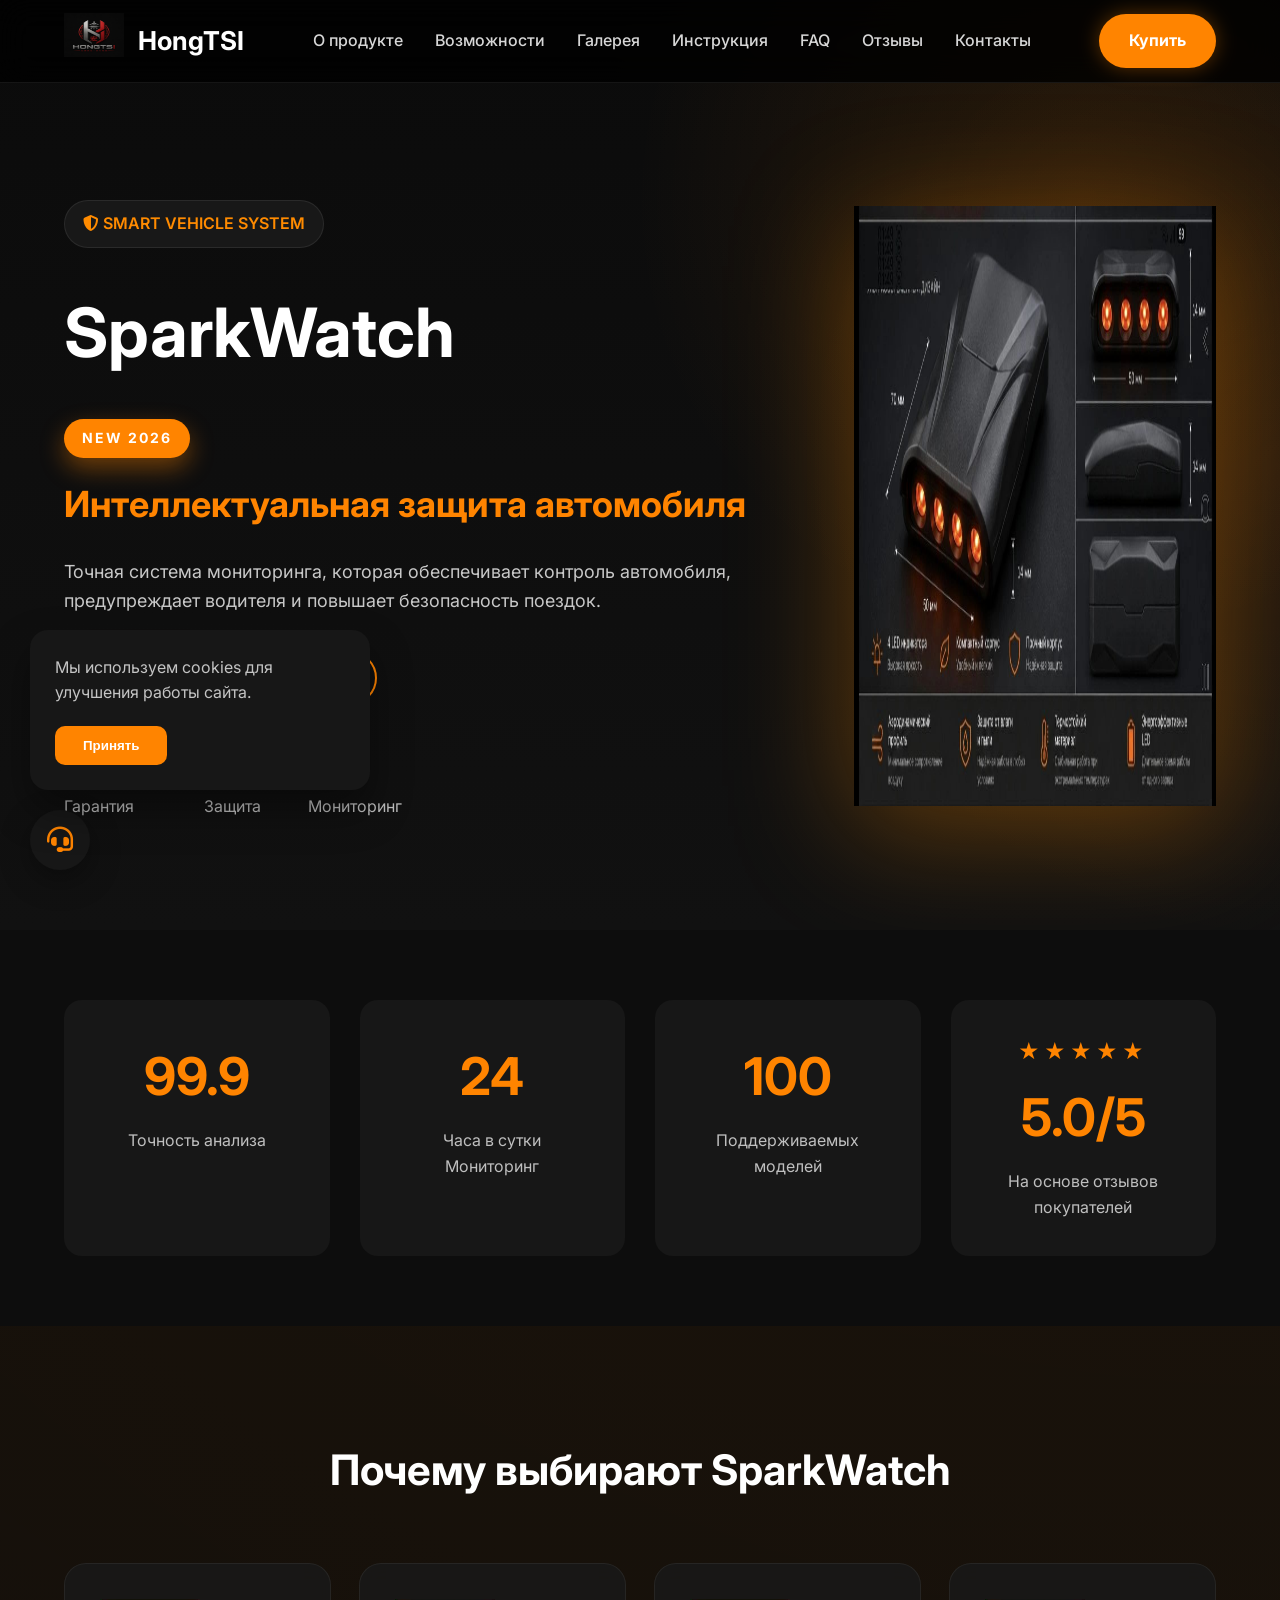
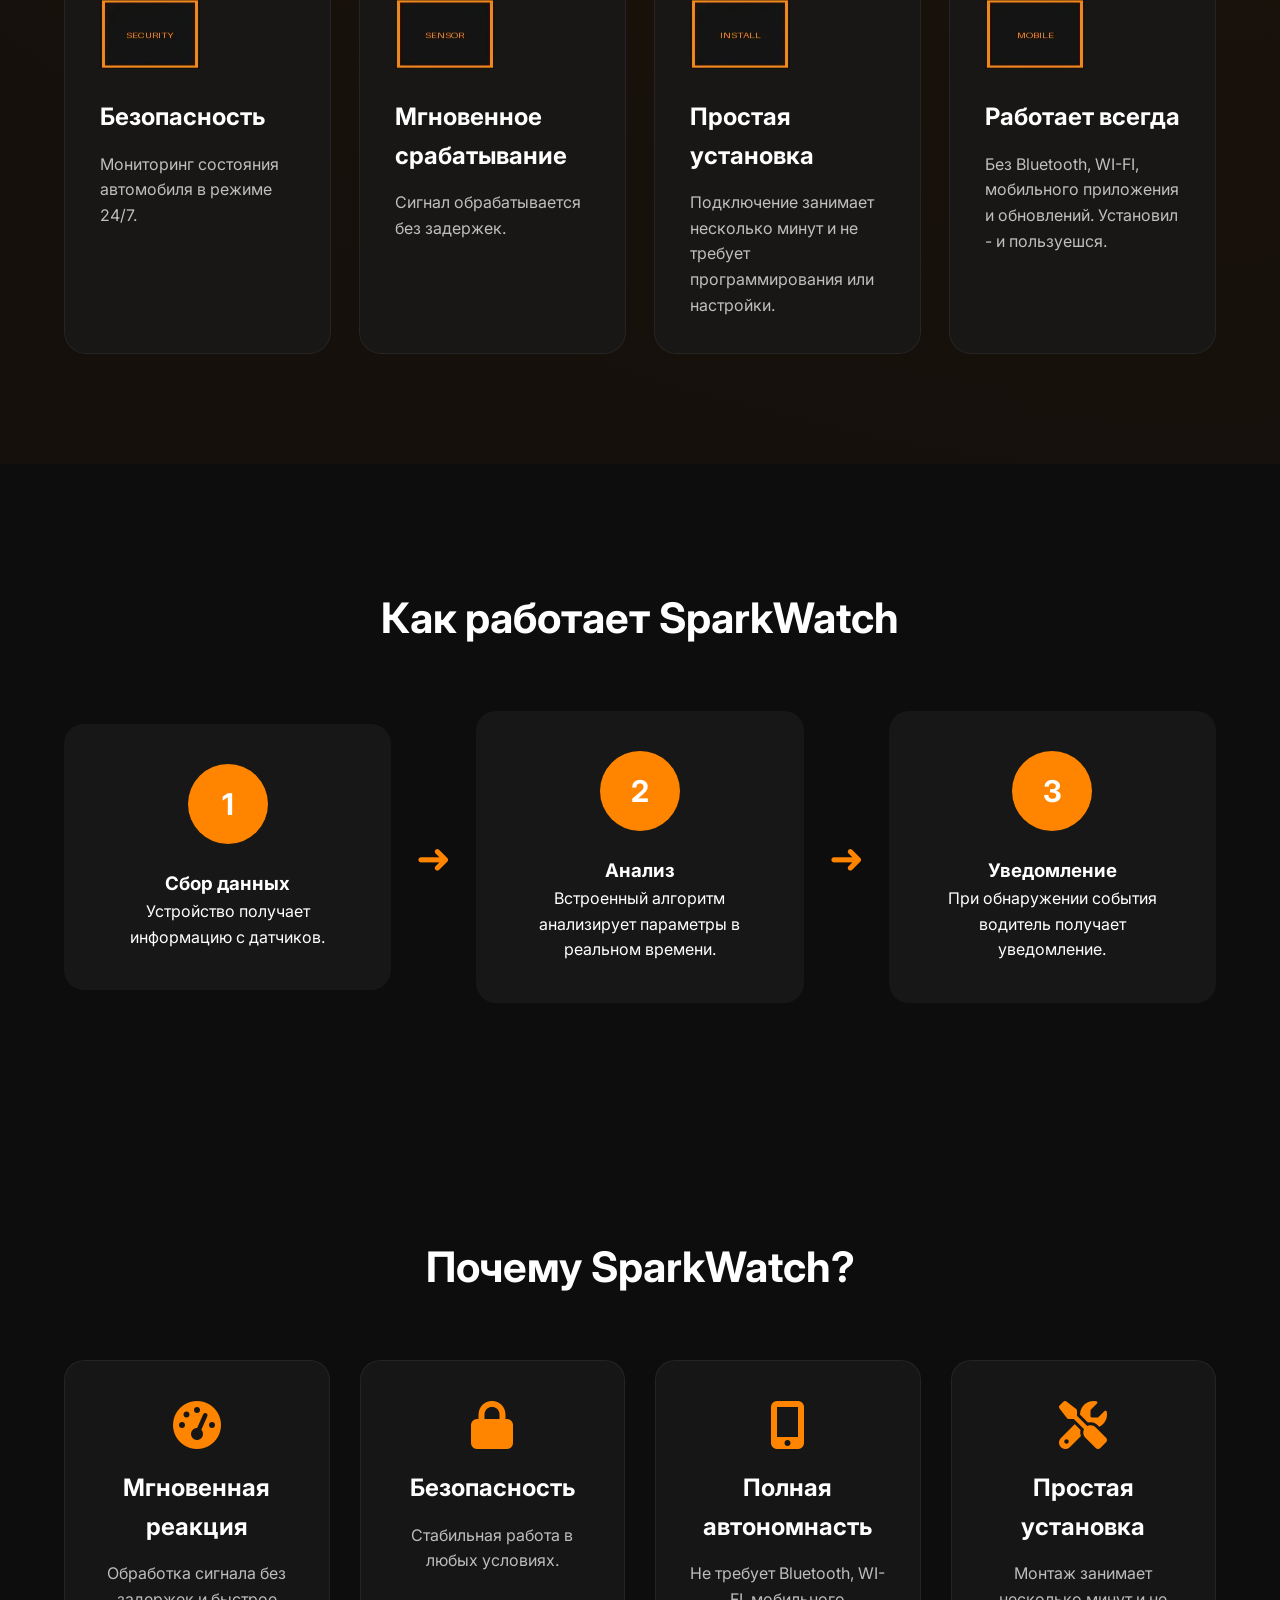
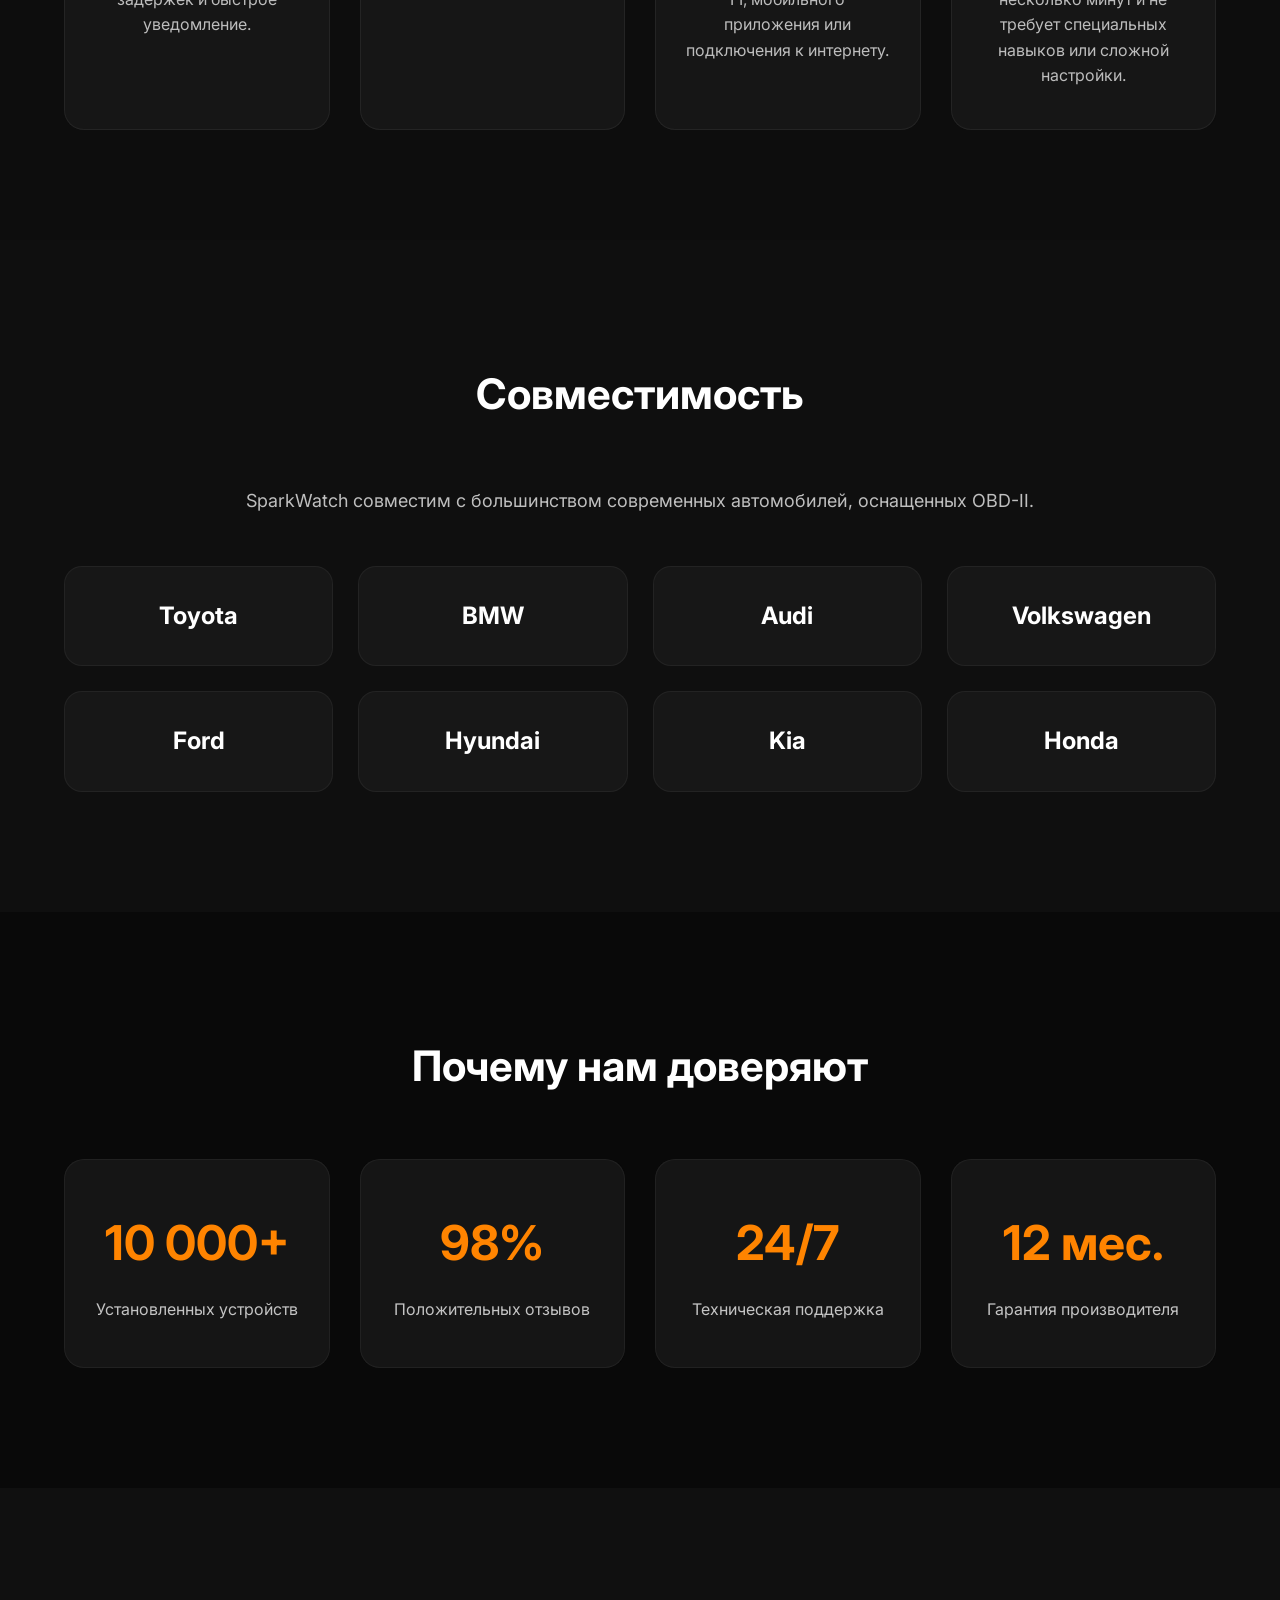
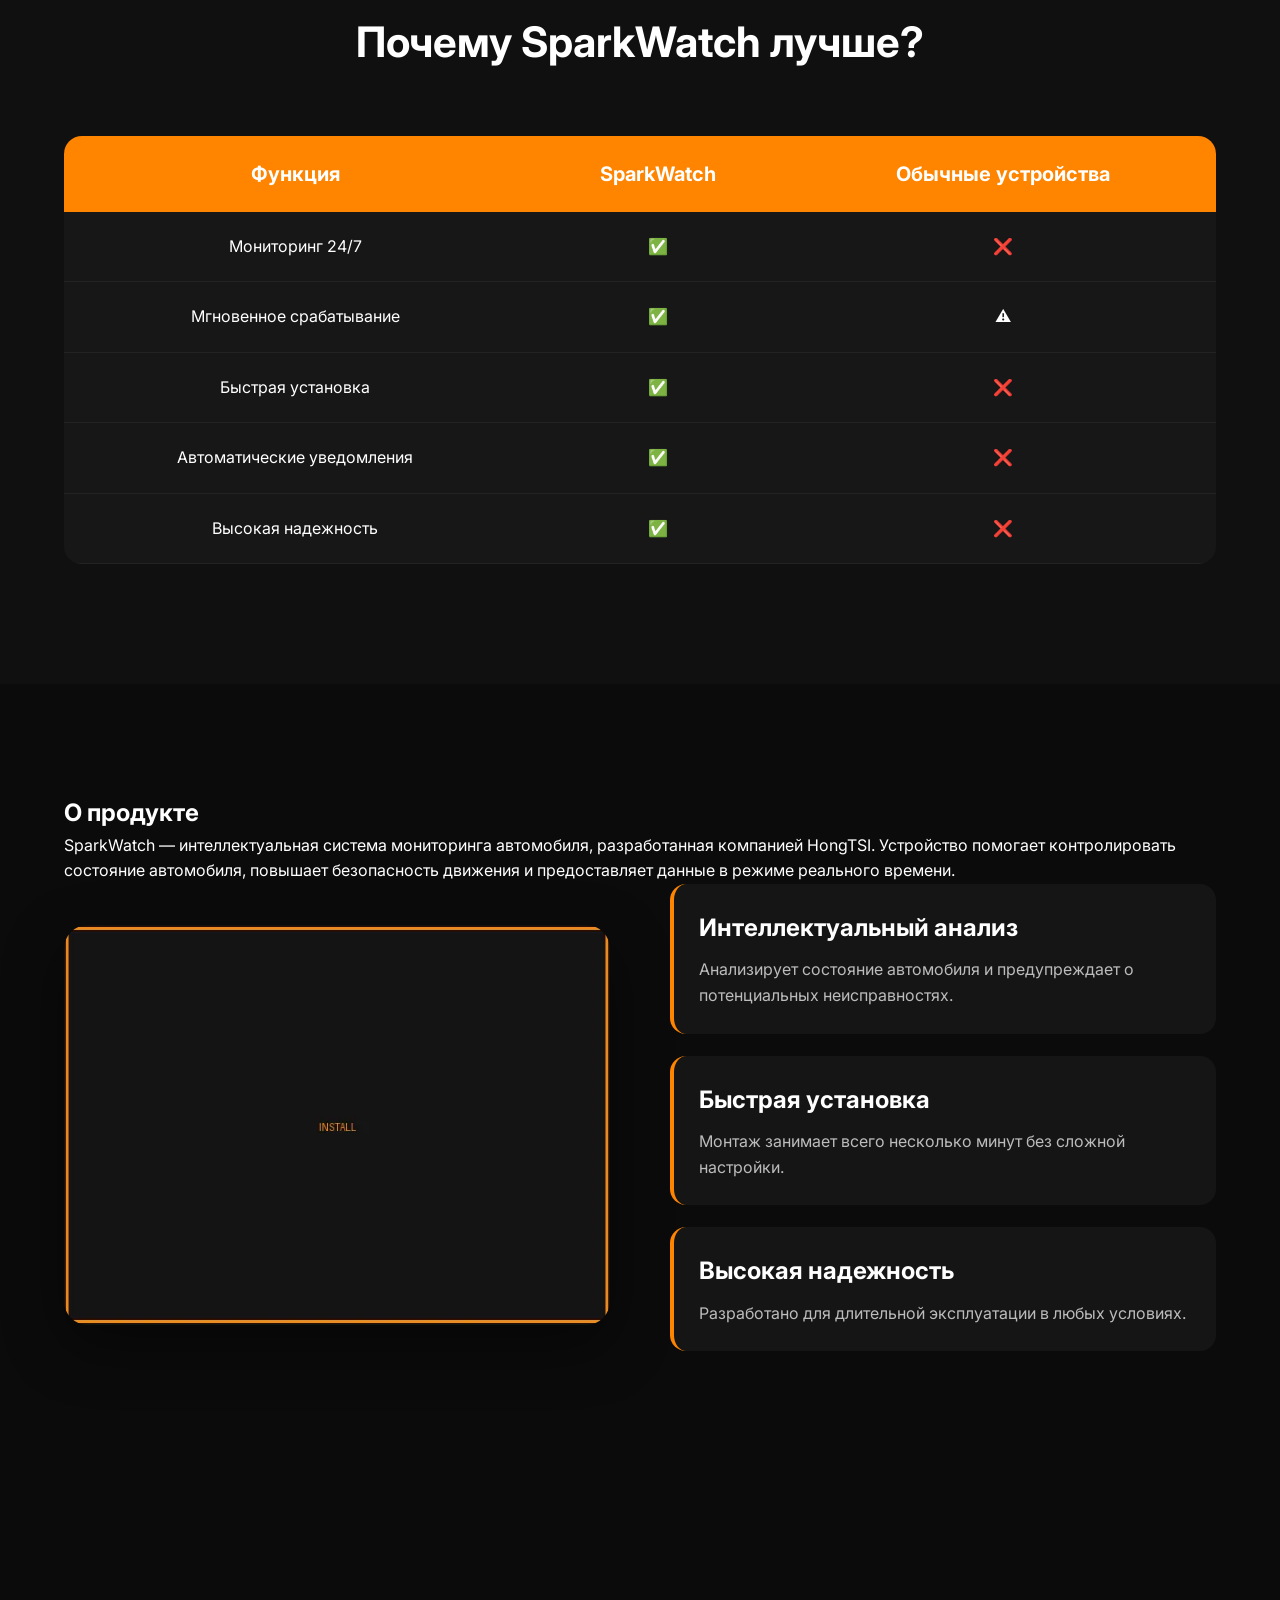
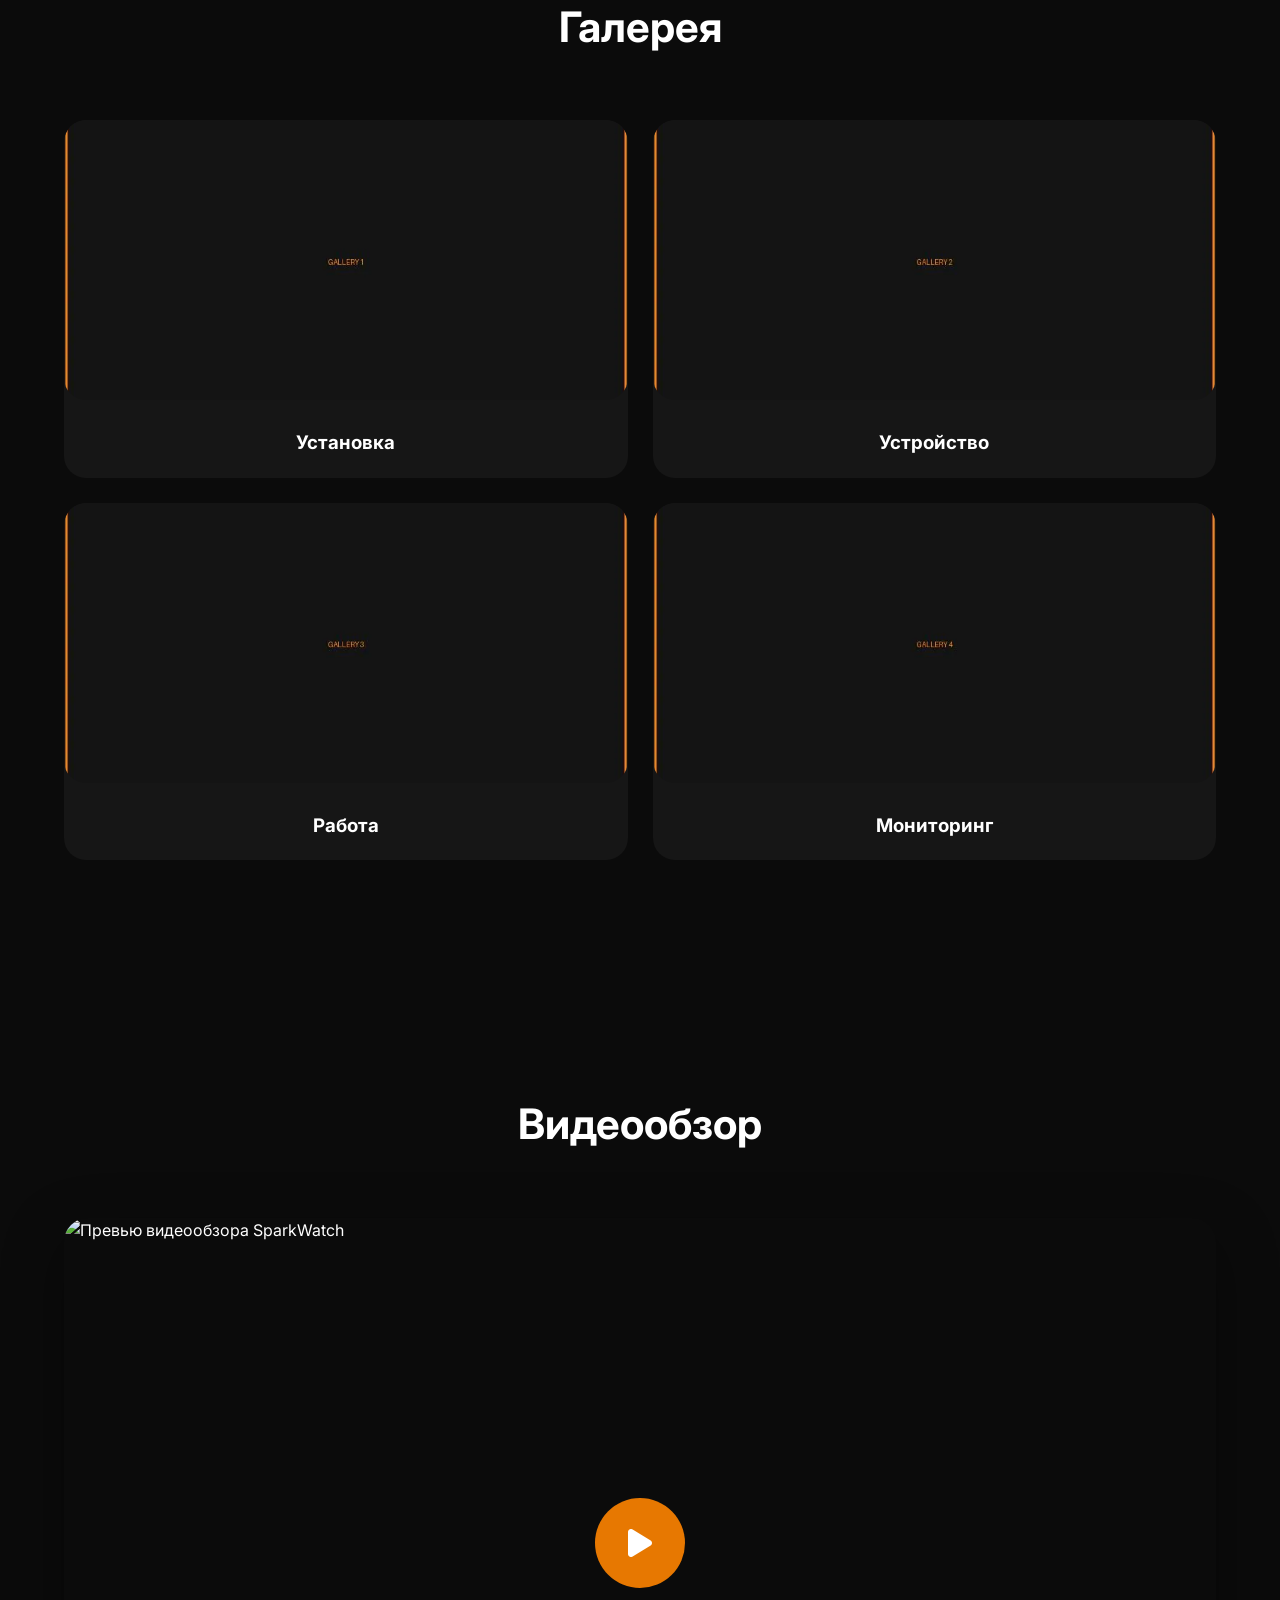
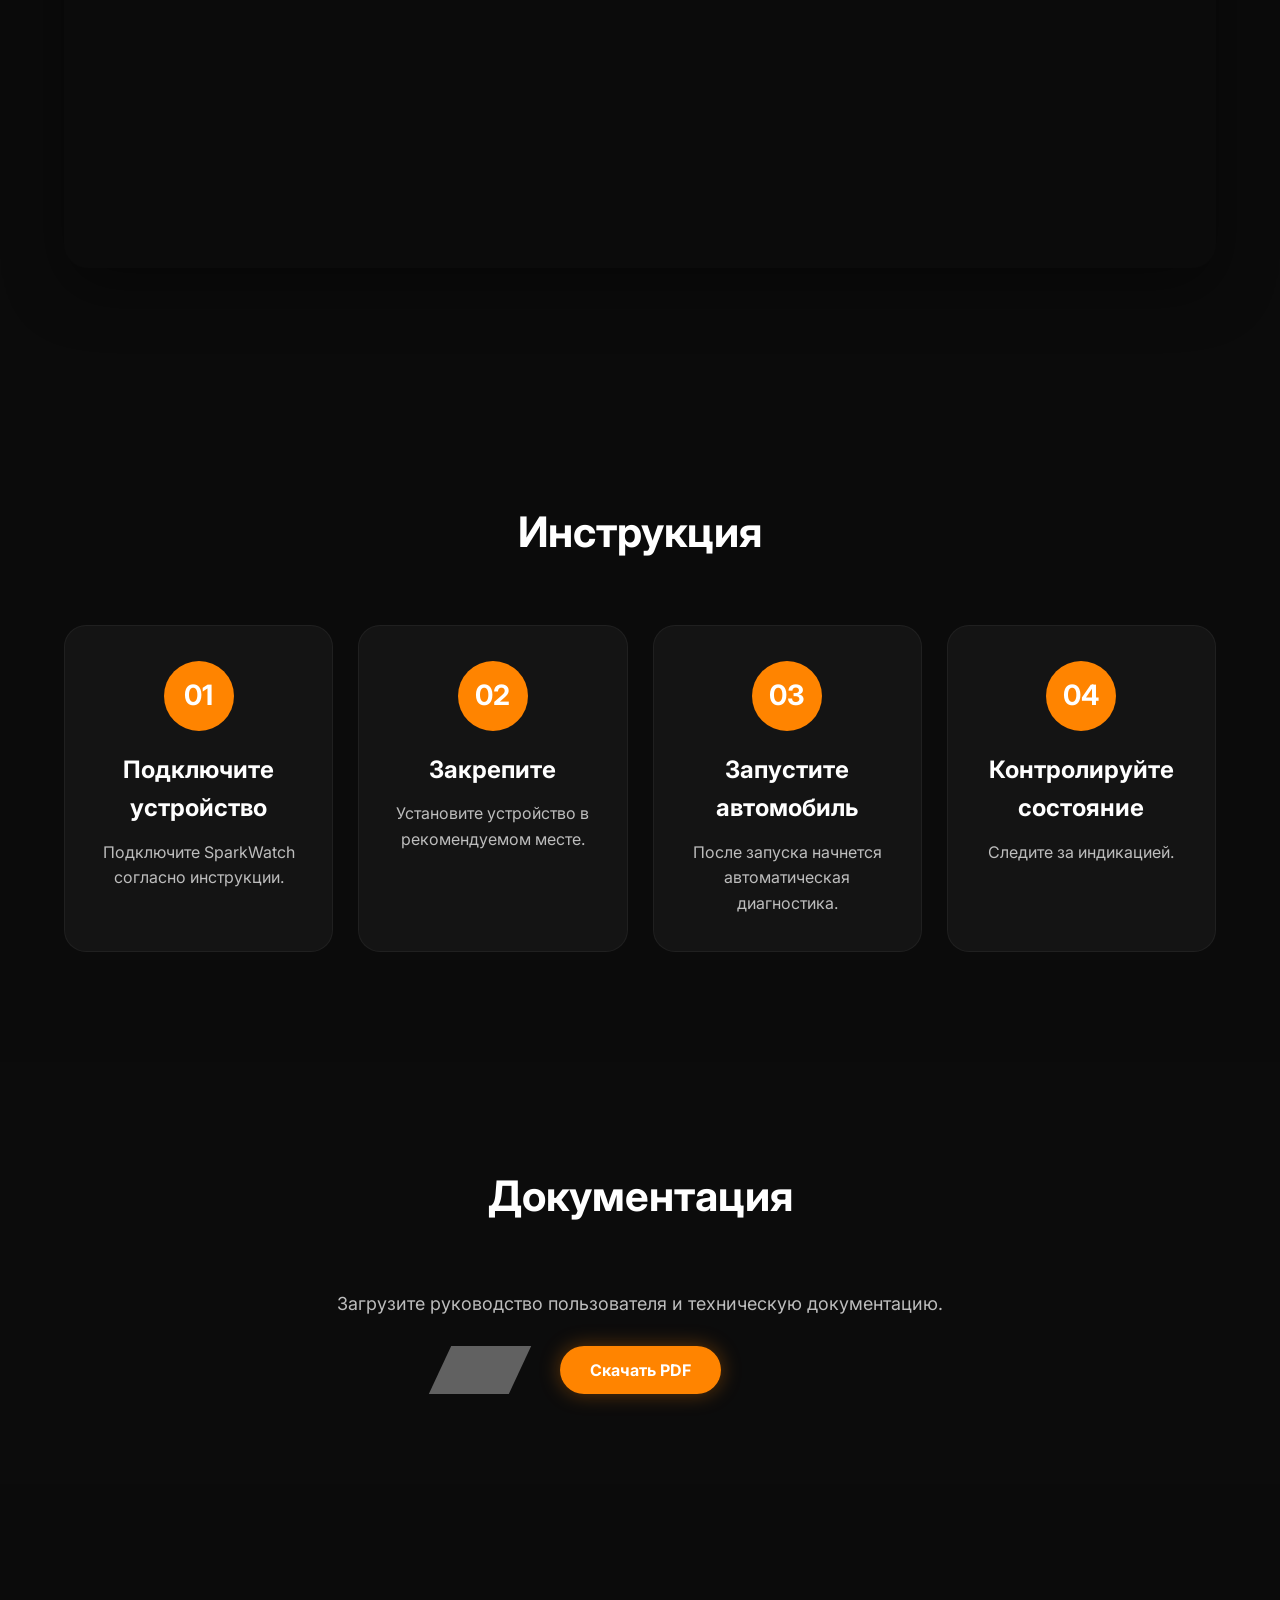
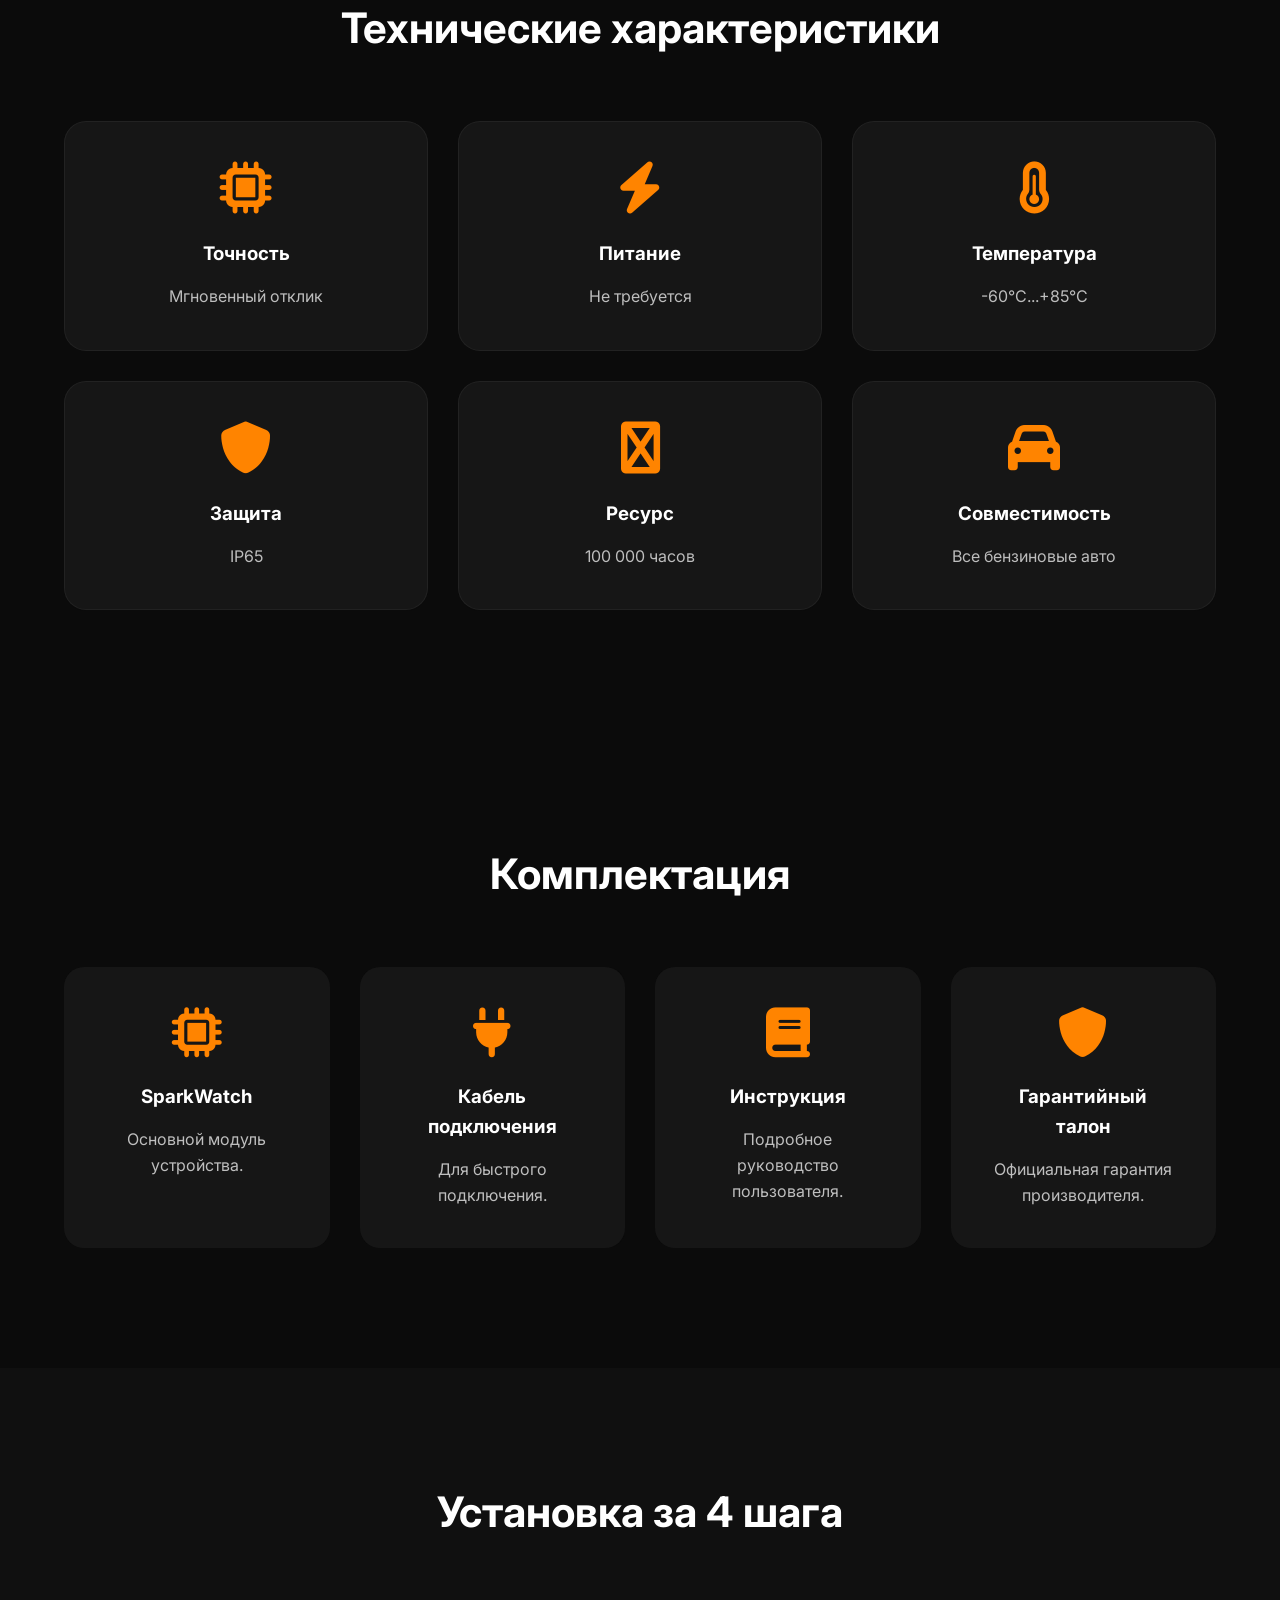
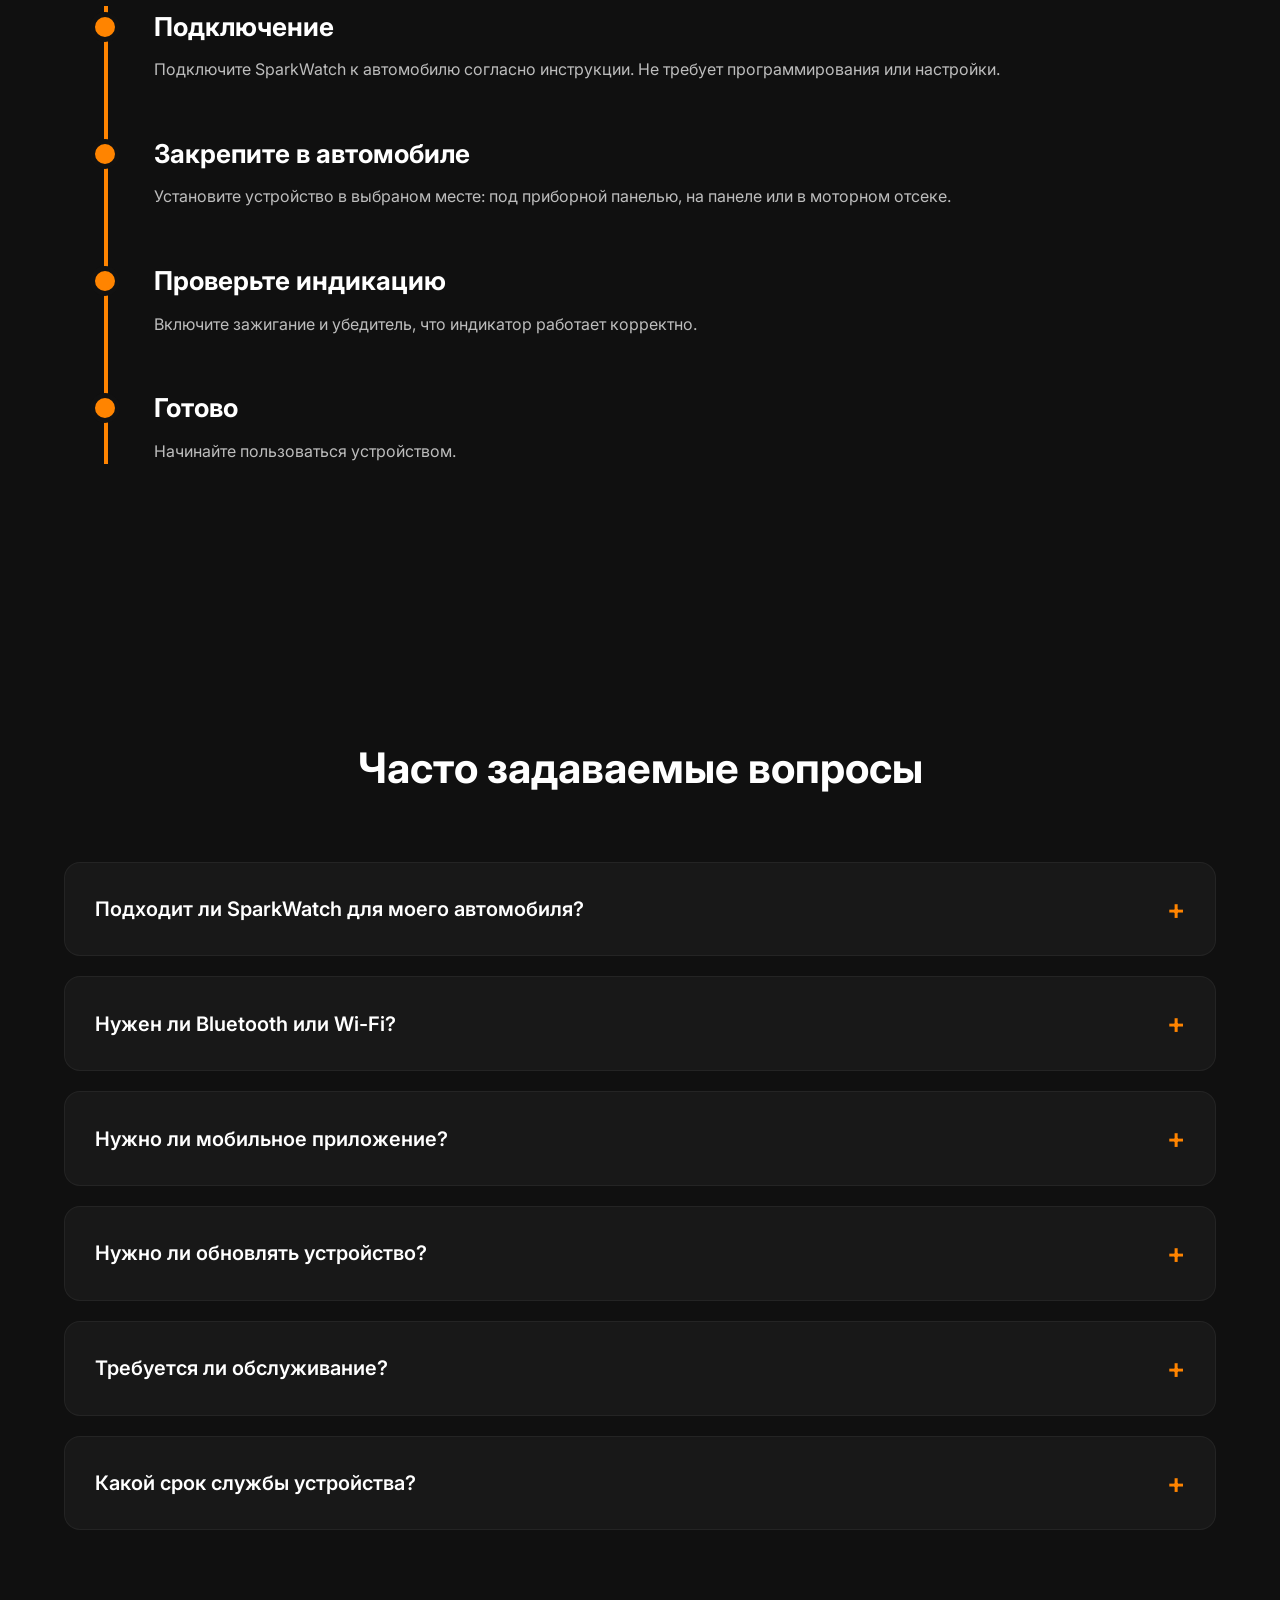
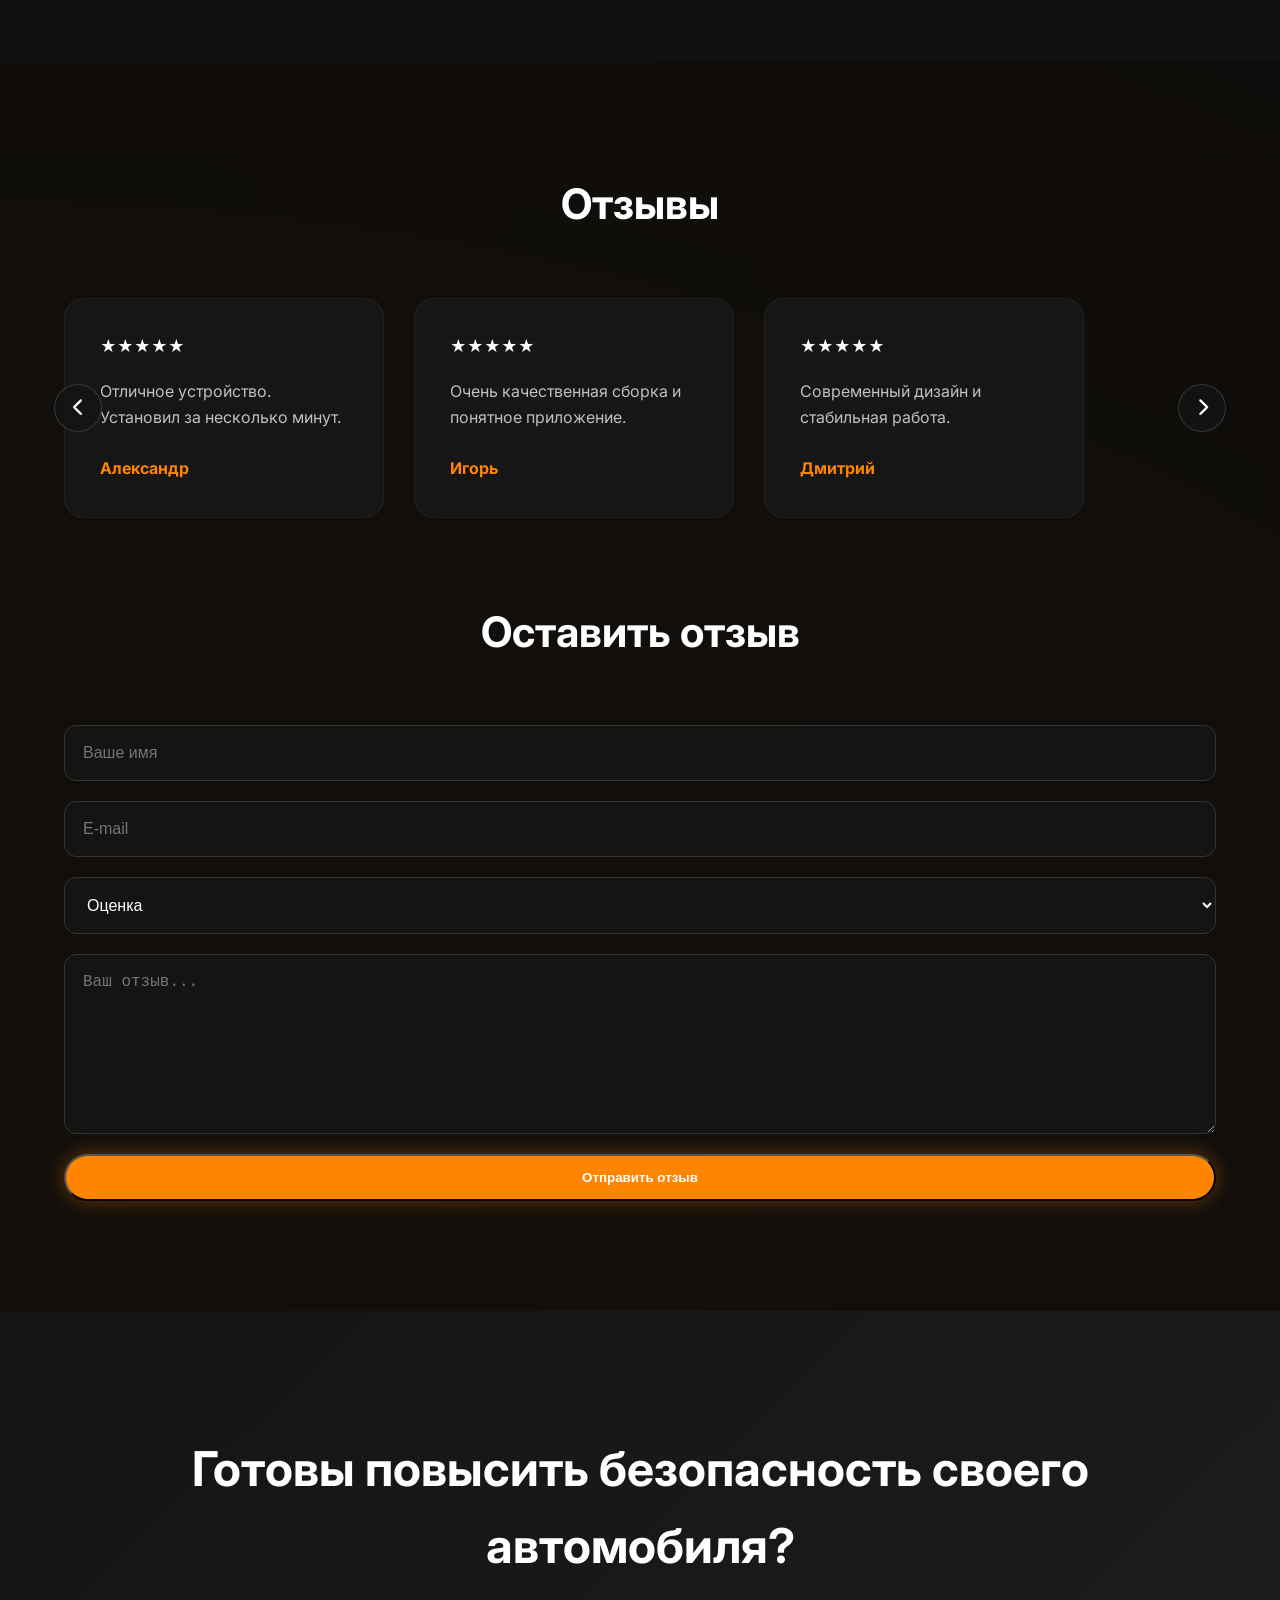
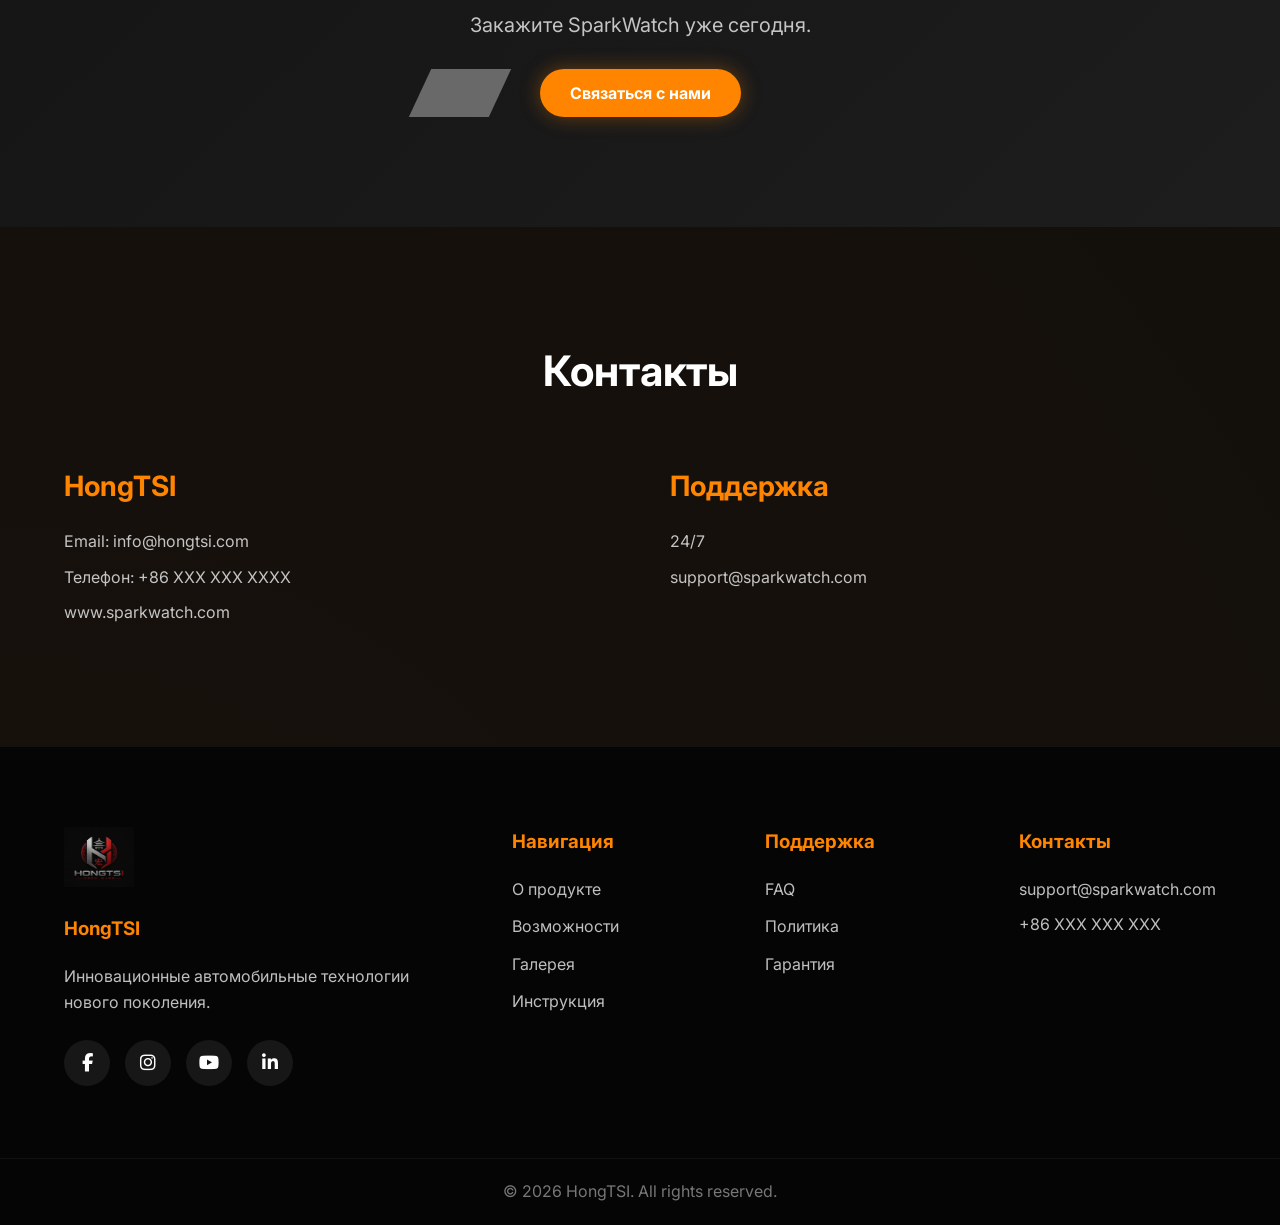
==== commit 315e1d63: "Update index.html" ====
--- a/index.html
+++ b/index.html
@@ -137,7 +137,7 @@
 
 <p>
 
-Современная система мониторинга,
+Точная система мониторинга,
 которая обеспечивает контроль автомобиля,
 предупреждает водителя и повышает безопасность поездок.
 
@@ -296,12 +296,12 @@
 </picture>
 
 <h3>
-Точные датчики
+Мгновенное срабатывание
 </h3>
 
 <p>
 
-Современные интеллектуальные сенсоры.
+Сигнал обрабатывается без задержек.
 
 </p>
 
@@ -322,7 +322,7 @@
 
 <p>
 
-Подключение занимает несколько минут.
+Подключение занимает несколько минут и не требует программирования или настройки.
 
 </p>
 
@@ -337,13 +337,12 @@
 
 <h3>
 
-Мобильное управление
-
+Работает всегда
 </h3>
 
 <p>
 
-Полный контроль через приложение.
+Без Bluetooth, WI-FI, мобильного приложения и обновлений. Установил - и пользуешся.
 
 </p>
 
@@ -366,7 +365,7 @@
 <div class="workflow-item">
 <div class="circle">1</div>
 <h3>Сбор данных</h3>
-<p>Устройство получает информацию с датчиков автомобиля.</p>
+<p>Устройство получает информацию с датчиков.</p>
 </div>
 
 <div class="arrow">➜</div>
@@ -401,26 +400,26 @@
 
 <div class="adv-card">
 <i class="fa-solid fa-gauge-high"></i>
-<h3>Высокая скорость</h3>
-<p>Мгновенная обработка данных и быстрые уведомления.</p>
+<h3>Мгновенная реакция</h3>
+<p>Обработка сигнала без задержек и быстрое уведомление.</p>
 </div>
 
 <div class="adv-card">
 <i class="fa-solid fa-lock"></i>
 <h3>Безопасность</h3>
-<p>Надежная защита данных и стабильная работа.</p>
+<p>Стабильная работа в любых условиях.</p>
 </div>
 
 <div class="adv-card">
 <i class="fa-solid fa-mobile-screen-button"></i>
-<h3>Удобное управление</h3>
-<p>Просмотр информации с любого устройства.</p>
+<h3>Полная автономнасть</h3>
+<p>Не требует Bluetooth, WI-FI, мобильного приложения или подключения к интернету.</p>
 </div>
 
 <div class="adv-card">
 <i class="fa-solid fa-screwdriver-wrench"></i>
 <h3>Простая установка</h3>
-<p>Монтаж без специальных инструментов.</p>
+<p>Монтаж занимает несколько минут и не требует специальных навыков или сложной настройки.</p>
 </div>
 
 </div>
@@ -1009,7 +1008,7 @@
     </div>
 
     <div class="faq-answer">
-        Нет. Благодаря аналоговой схемотехнике устройство не имеет процессора и не нуждается в обновлениях.
+        Нет. Устройство не нуждается в обновлениях.
     </div>
 </div>
 
@@ -1031,7 +1030,7 @@
     </div>
 
     <div class="faq-answer">
-        SparkWatch рассчитан на длительную эксплуатацию. Неоновый индикатор имеет ресурс до 100&nbsp;000 часов.
+        SparkWatch рассчитан на длительную эксплуатацию. Устройство имеет ресурс до 100&nbsp;000 часов.
     </div>
 </div>
 
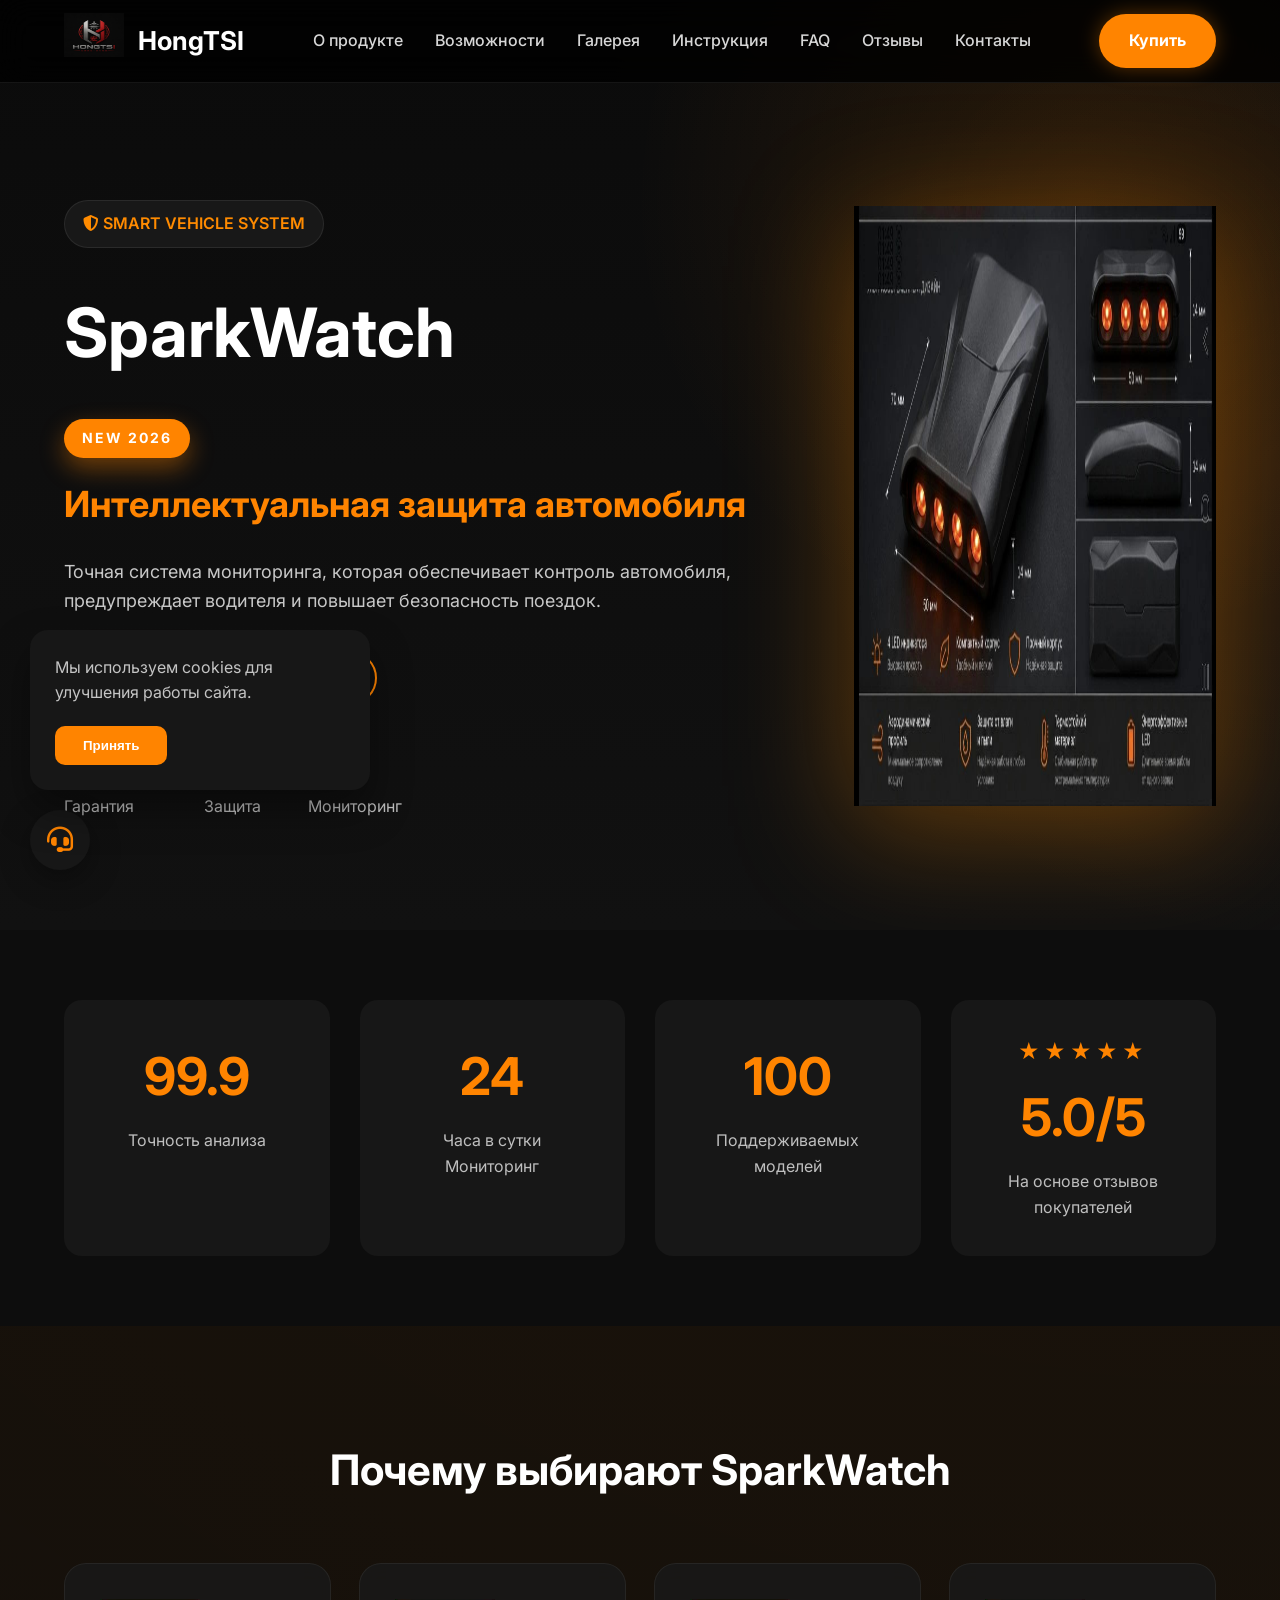
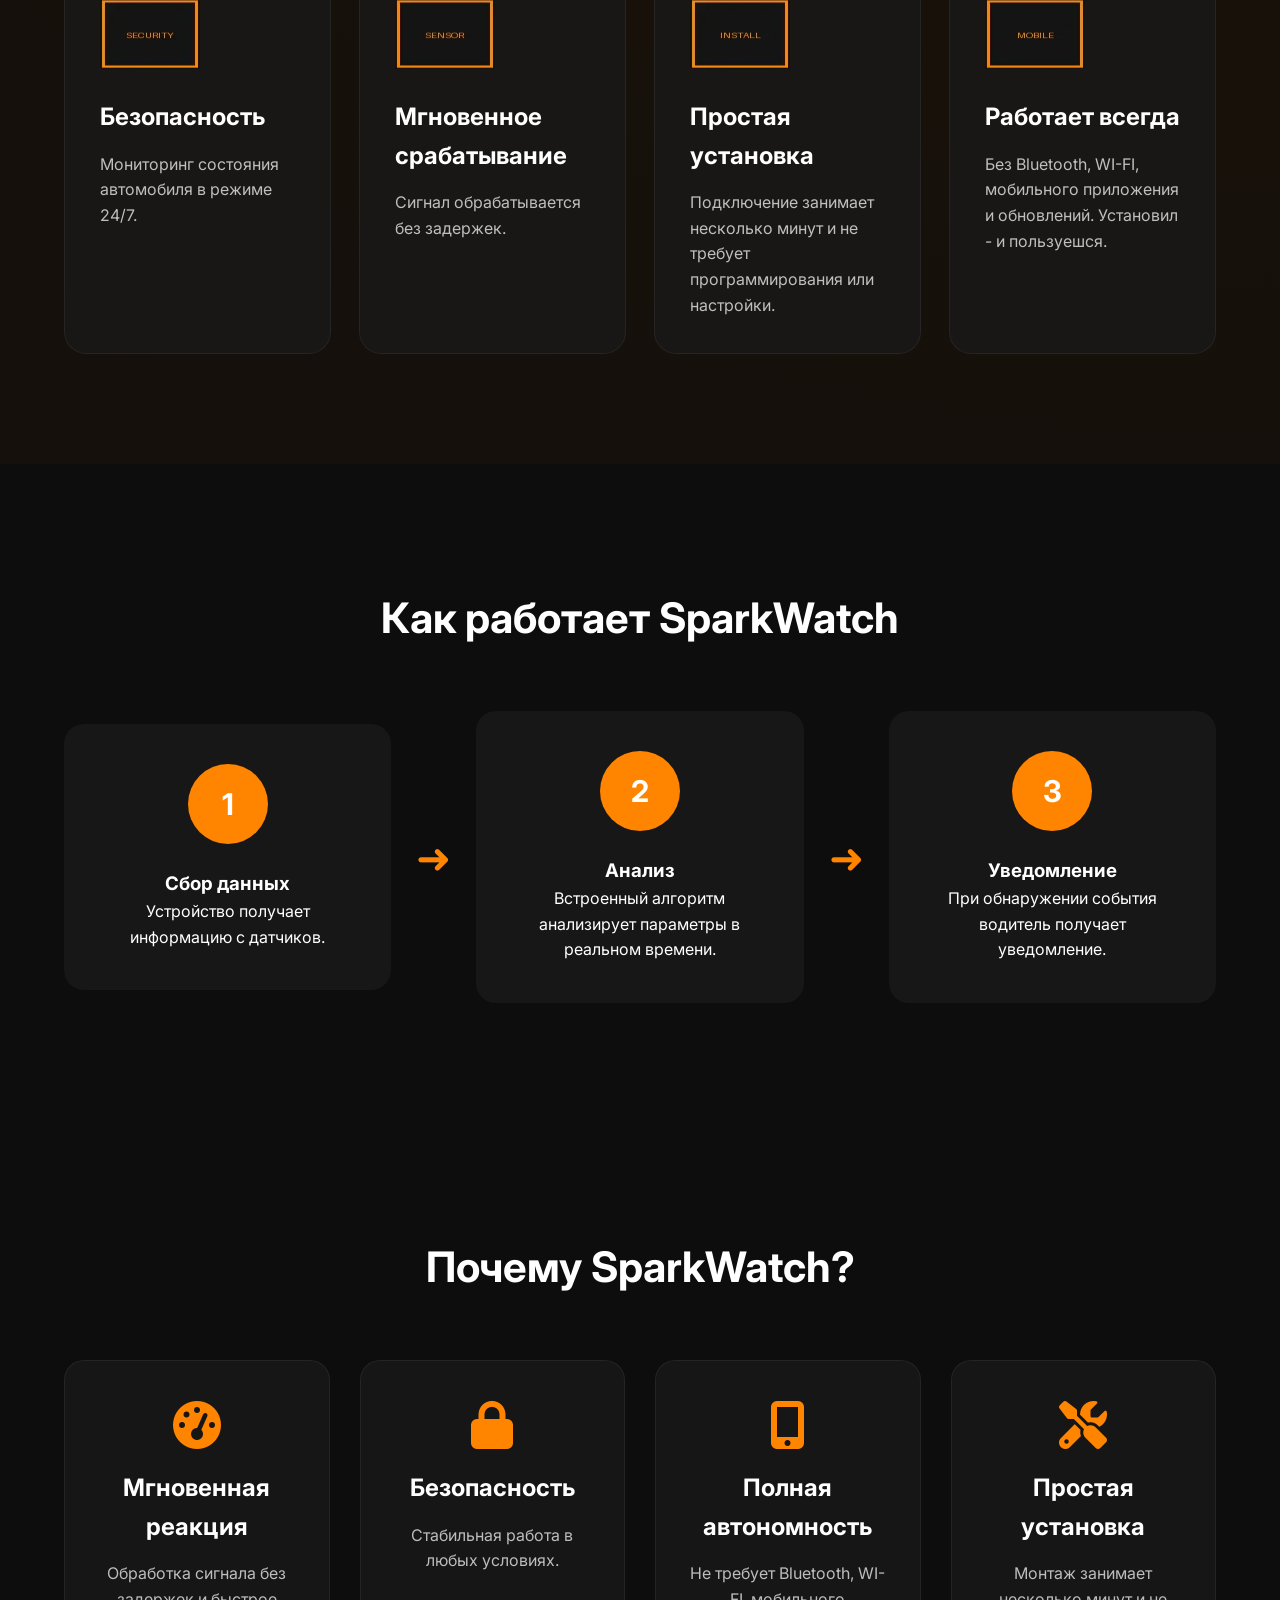
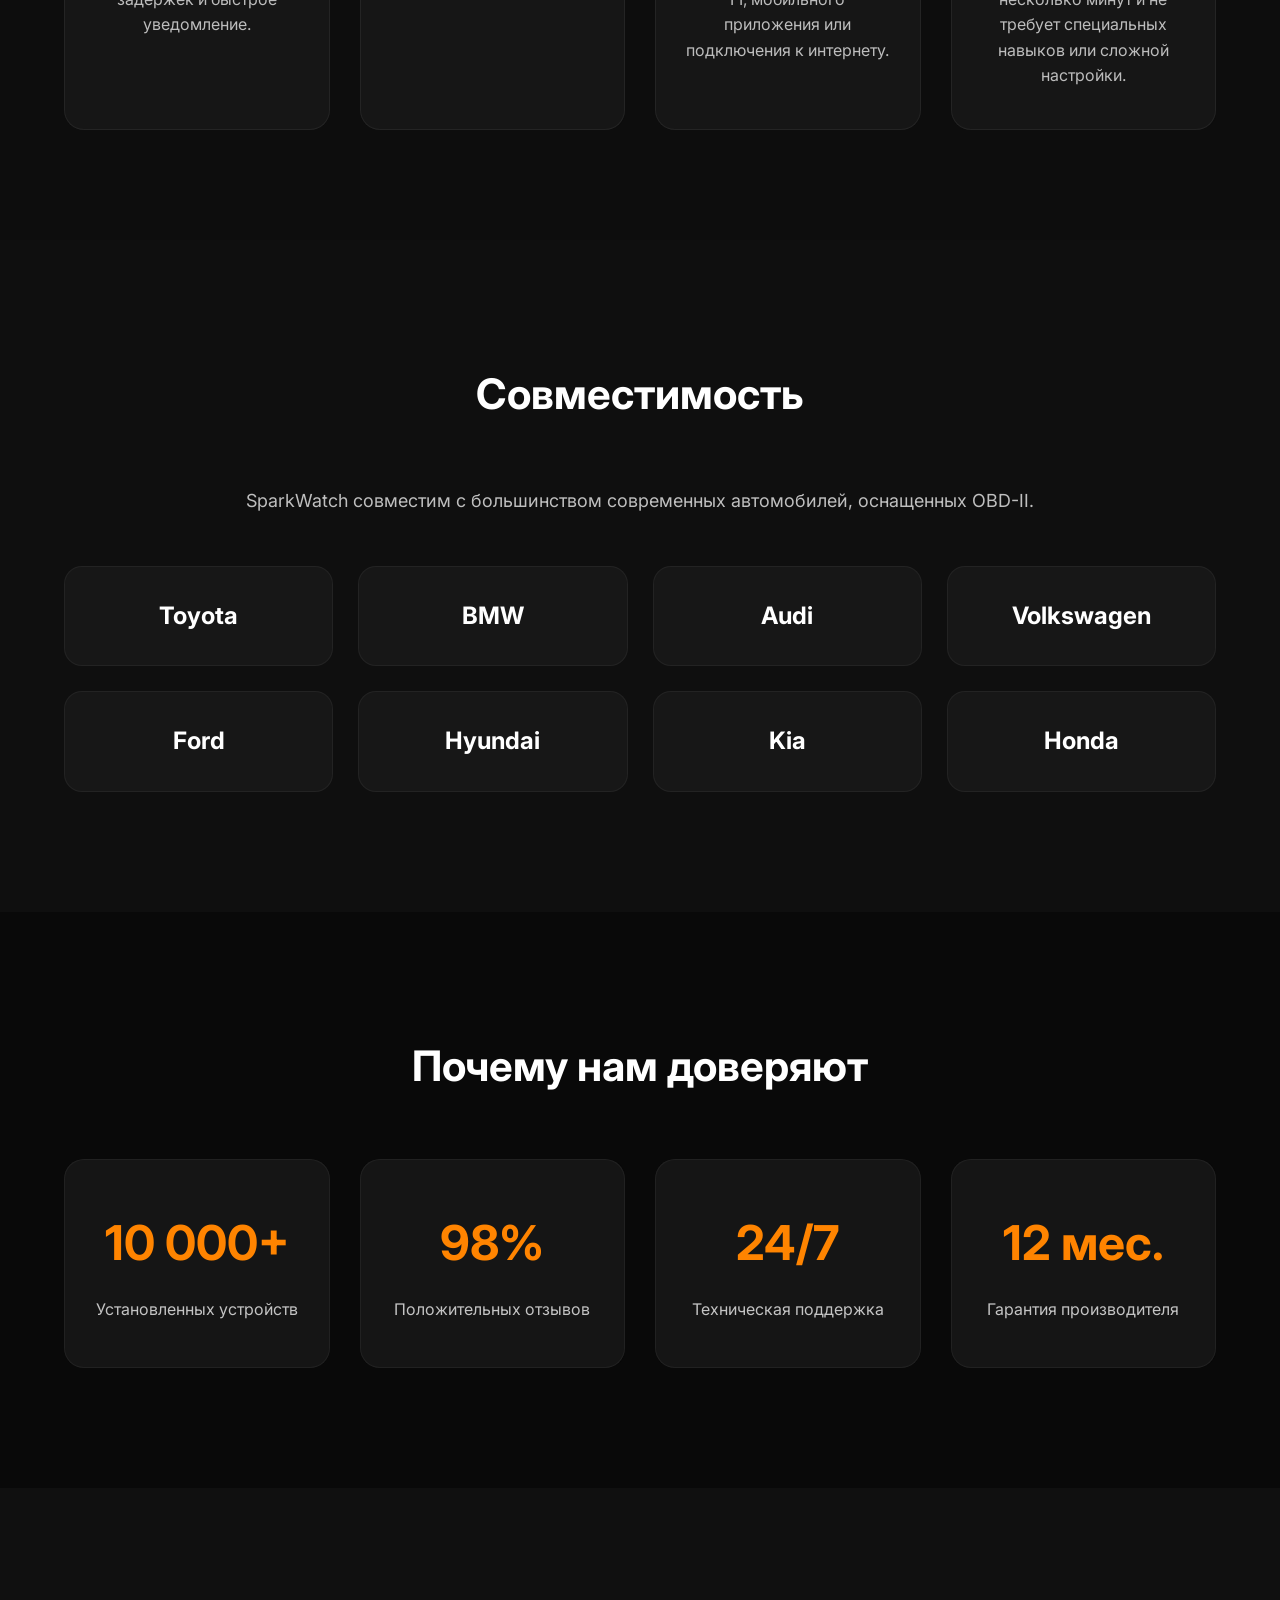
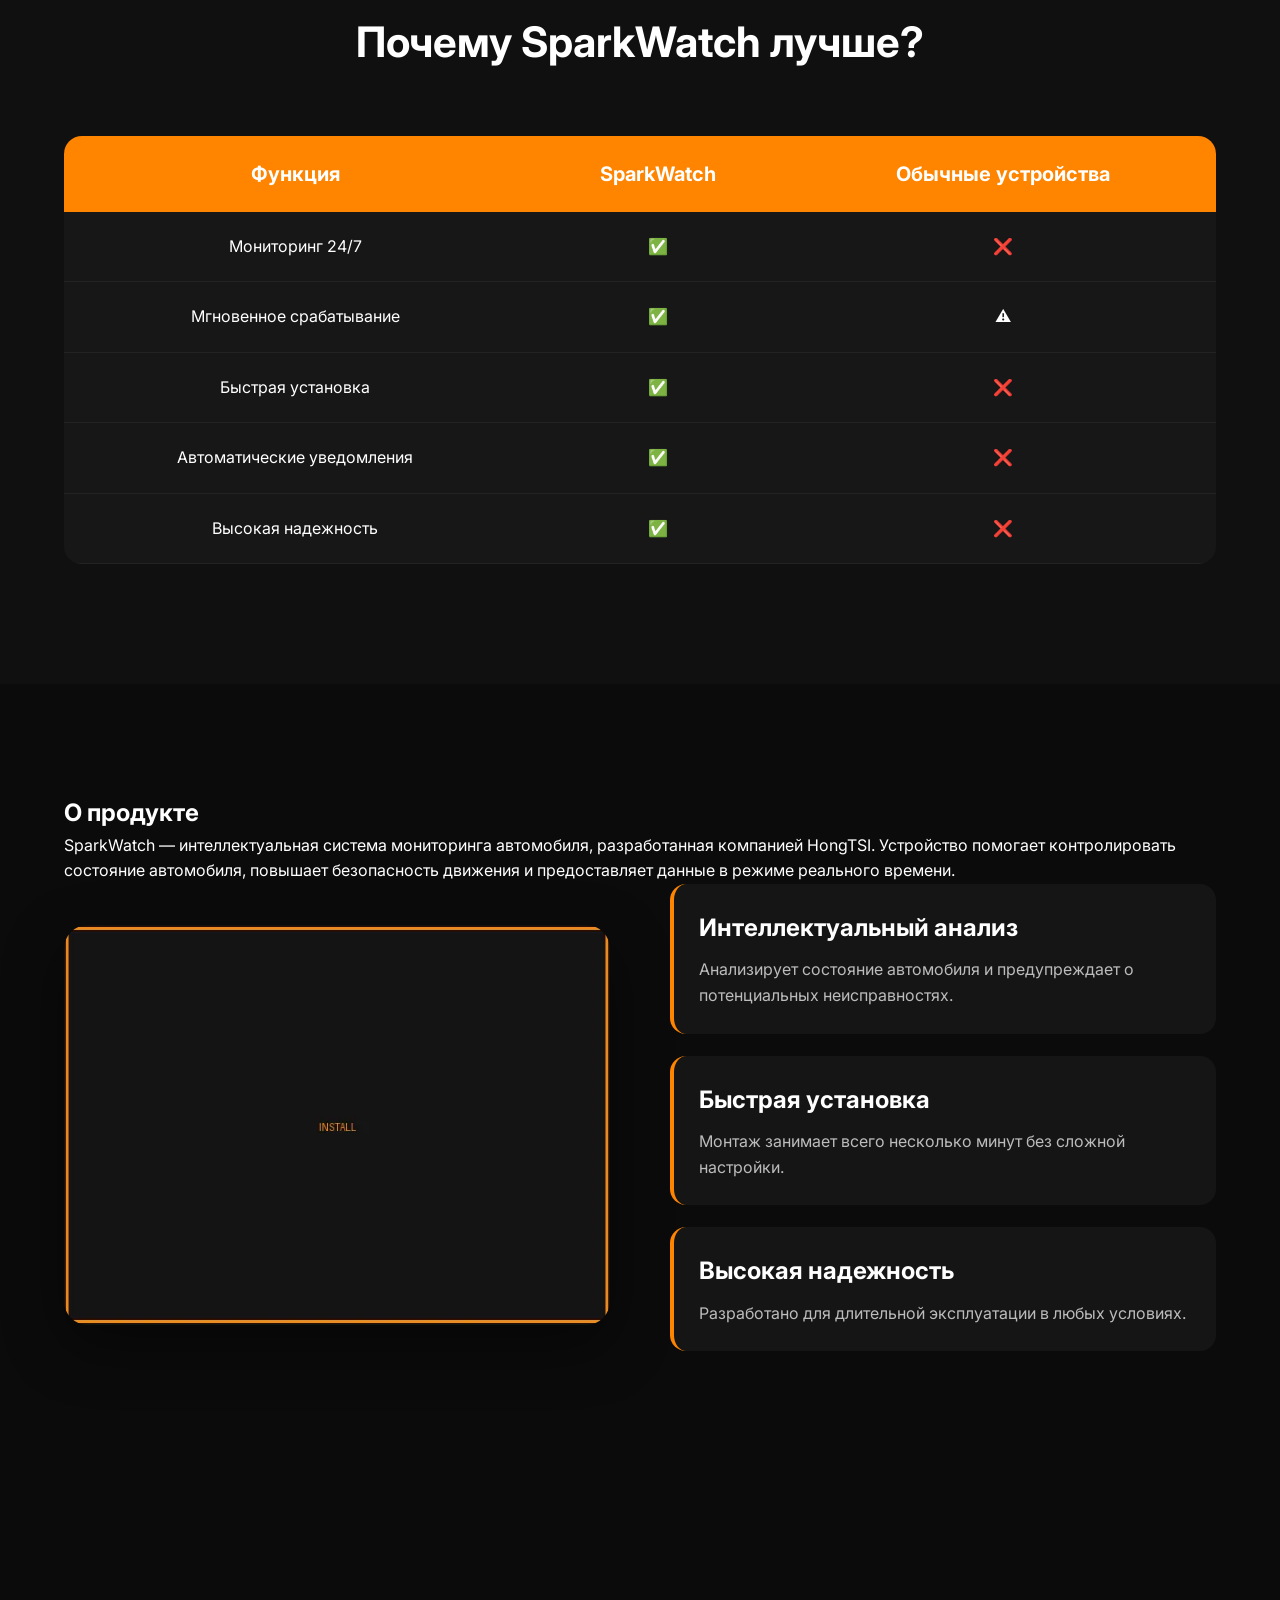
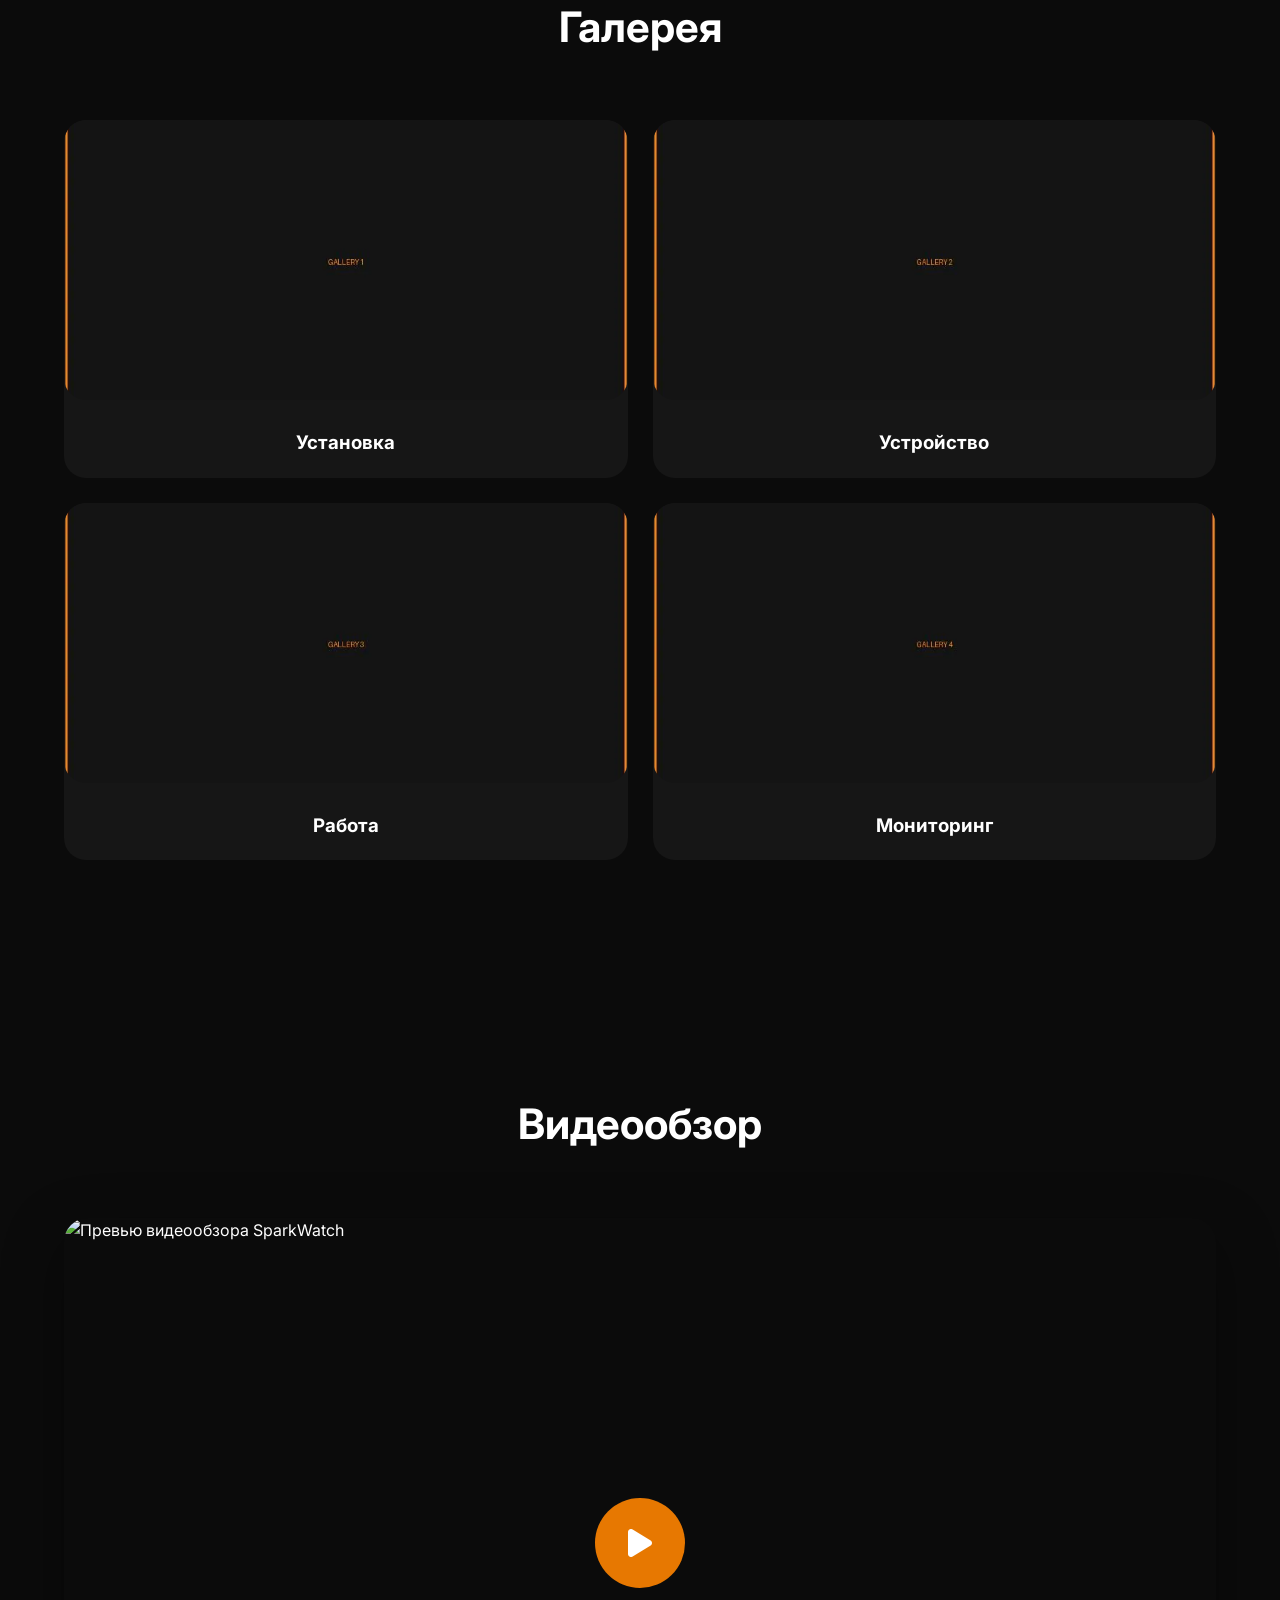
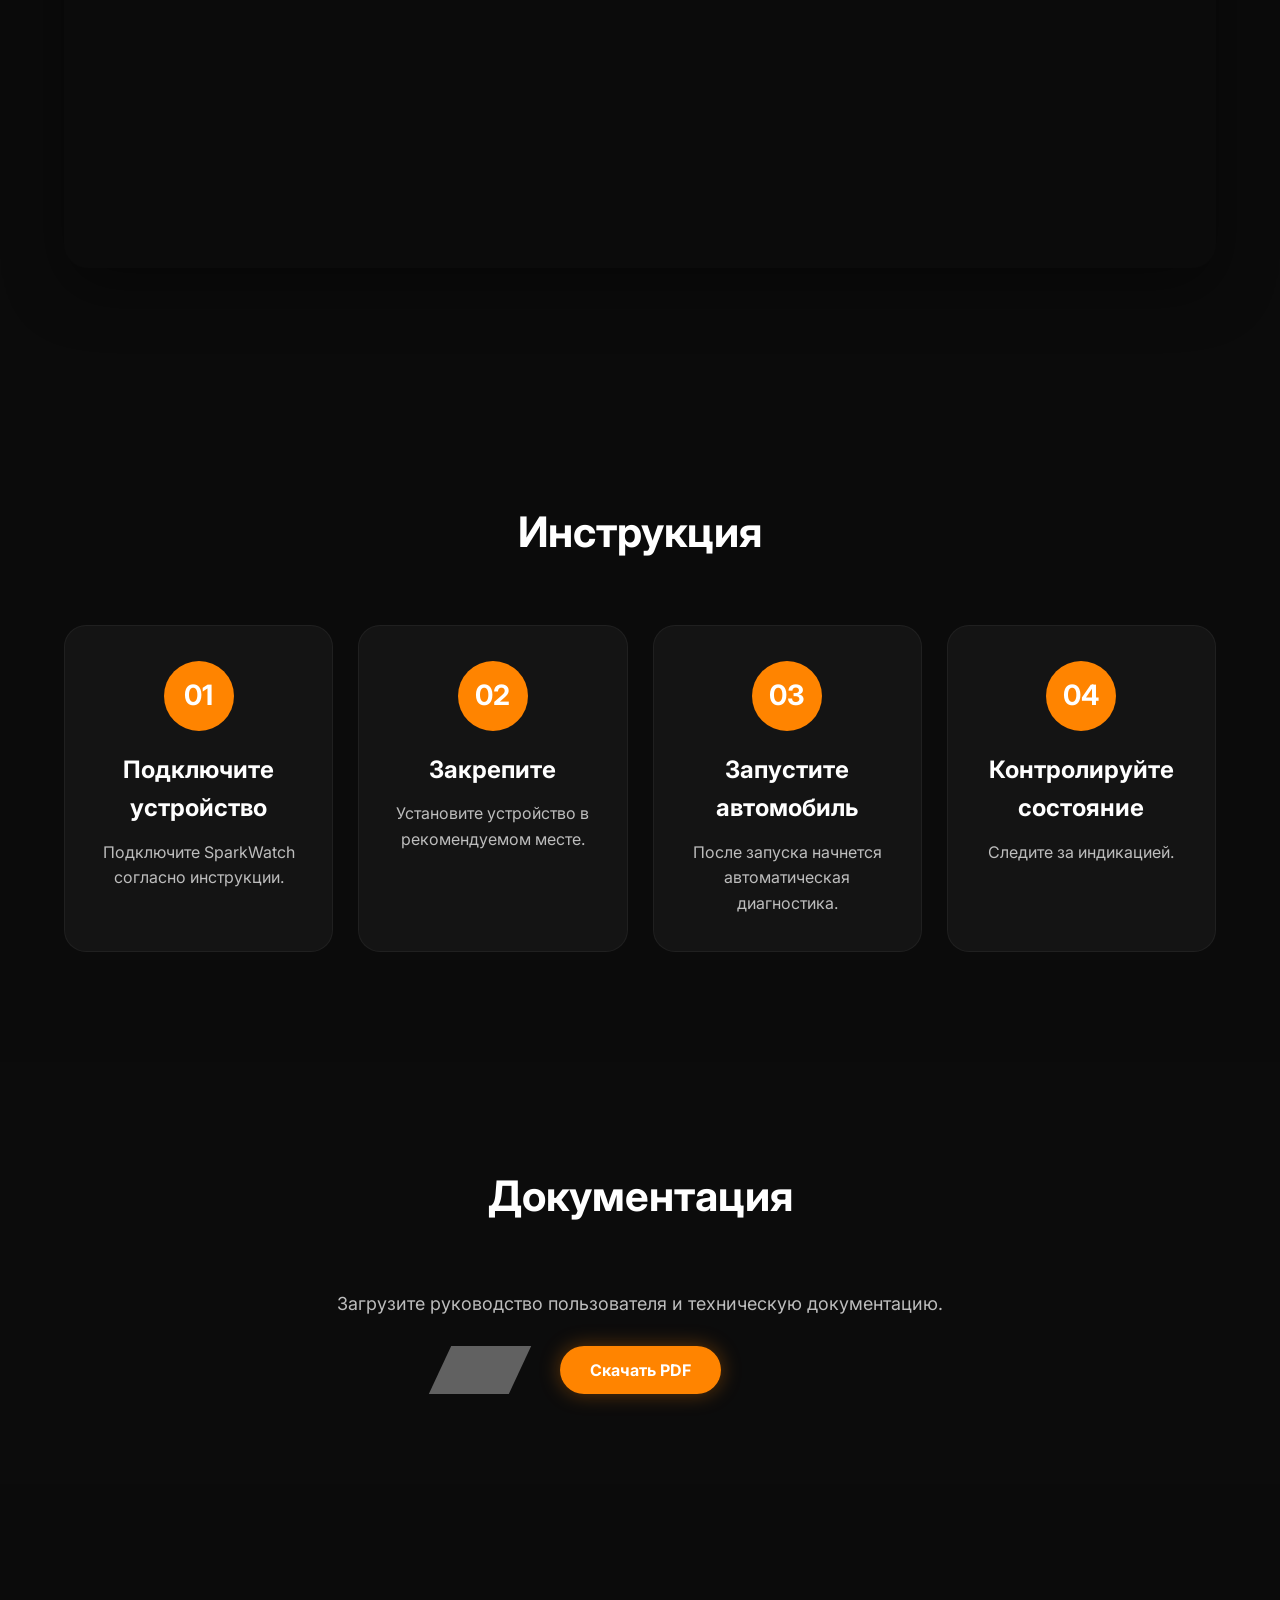
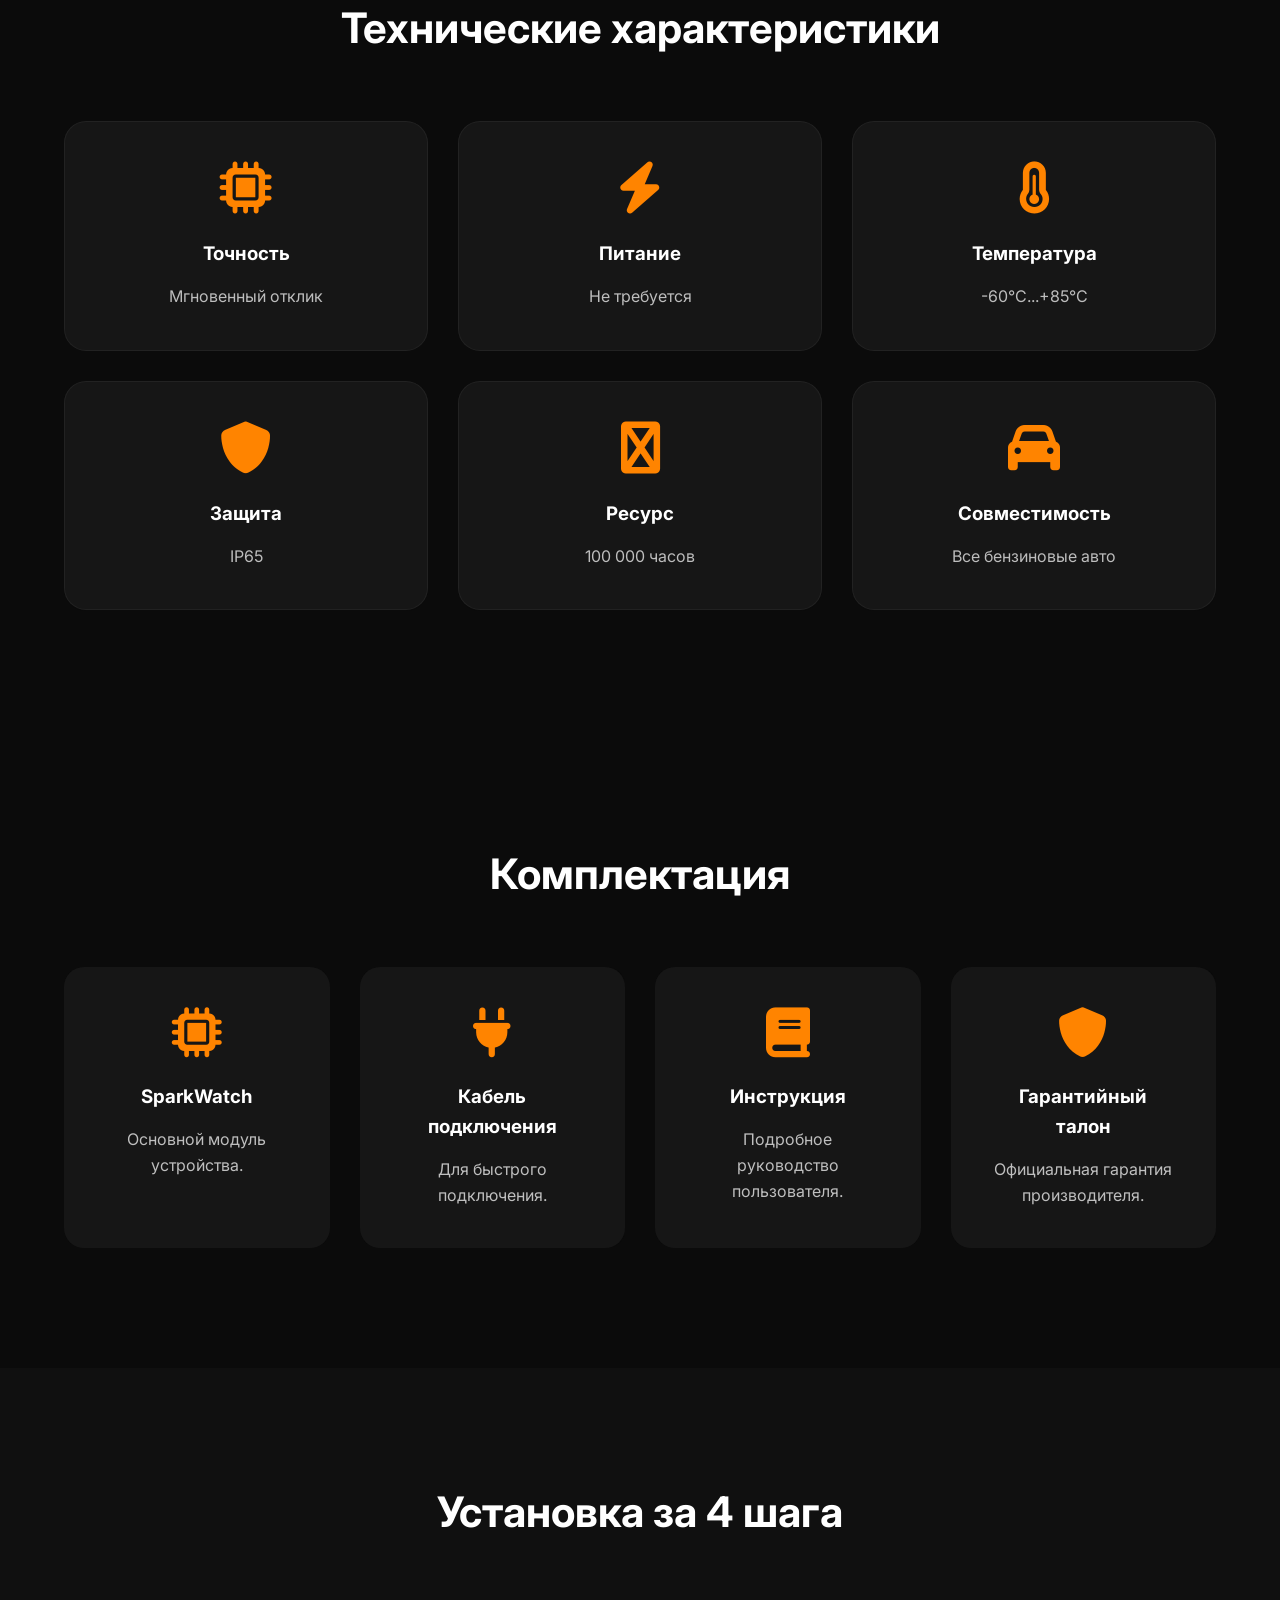
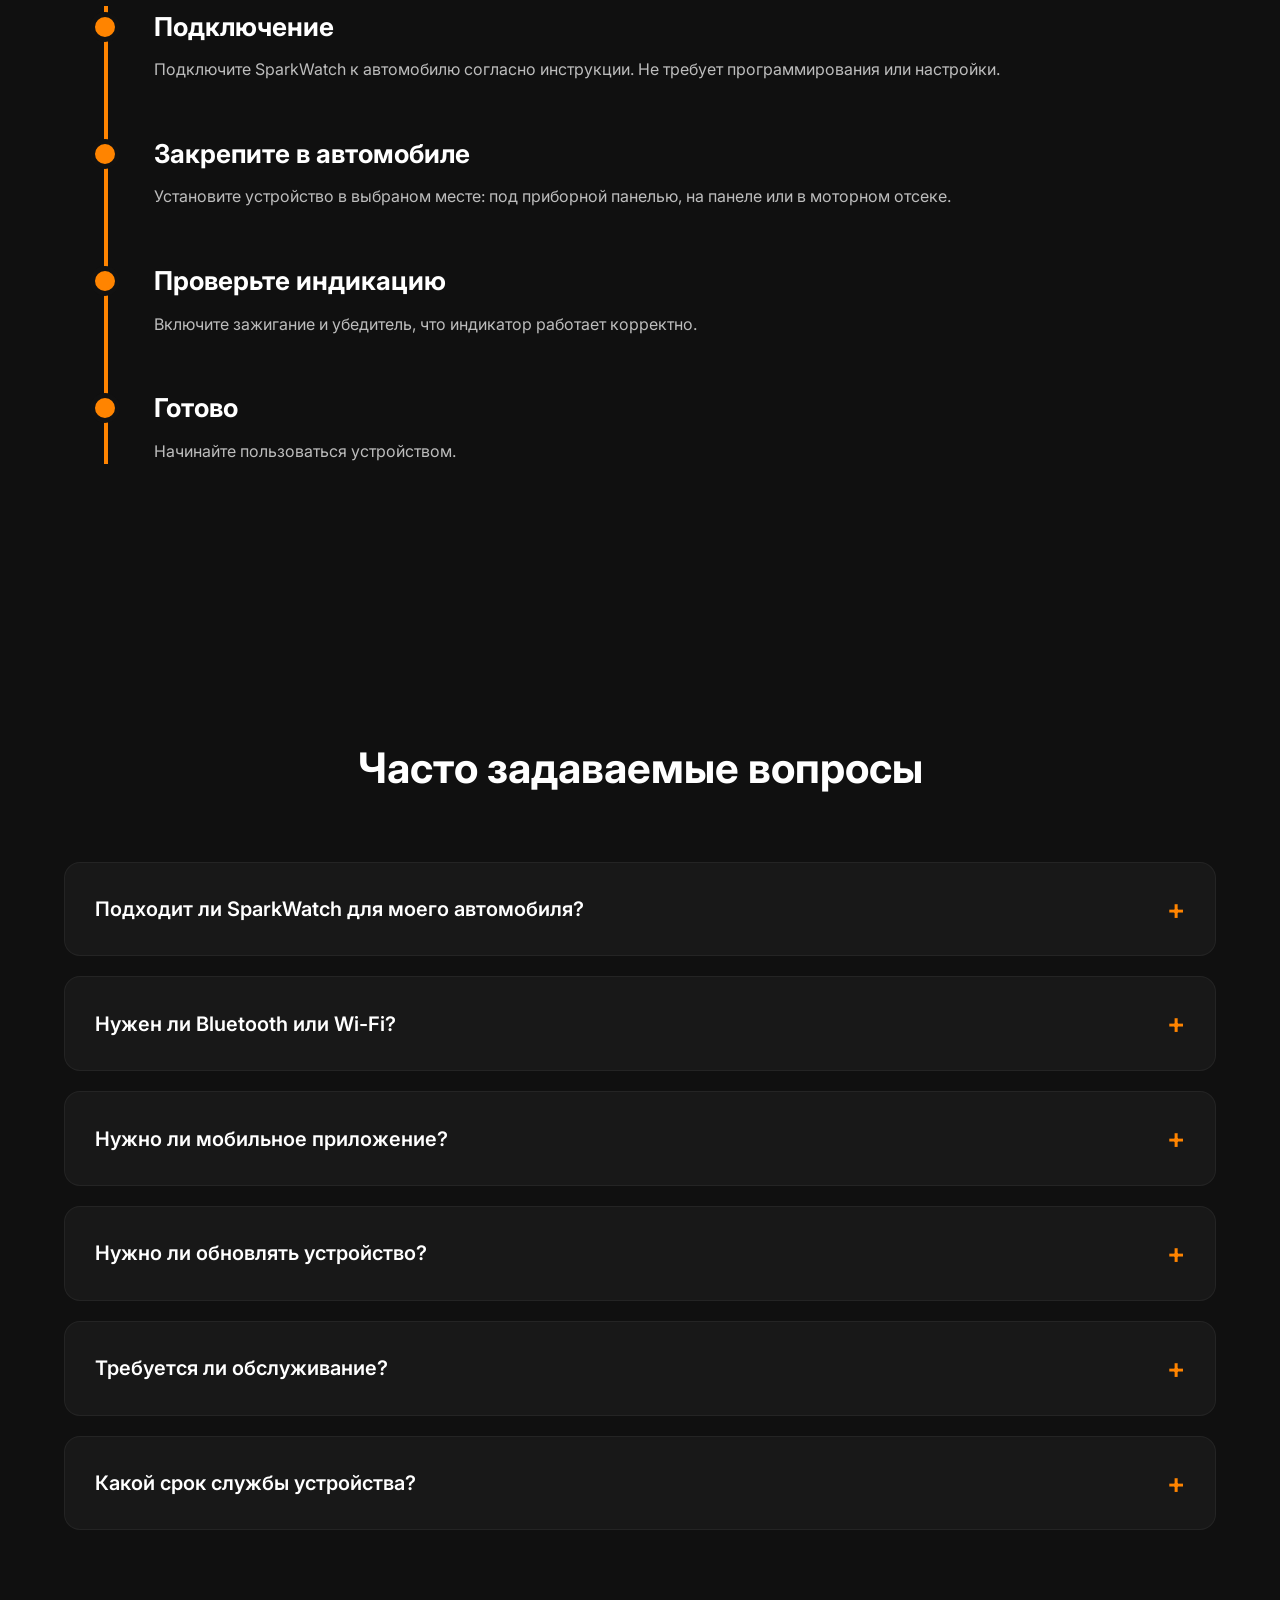
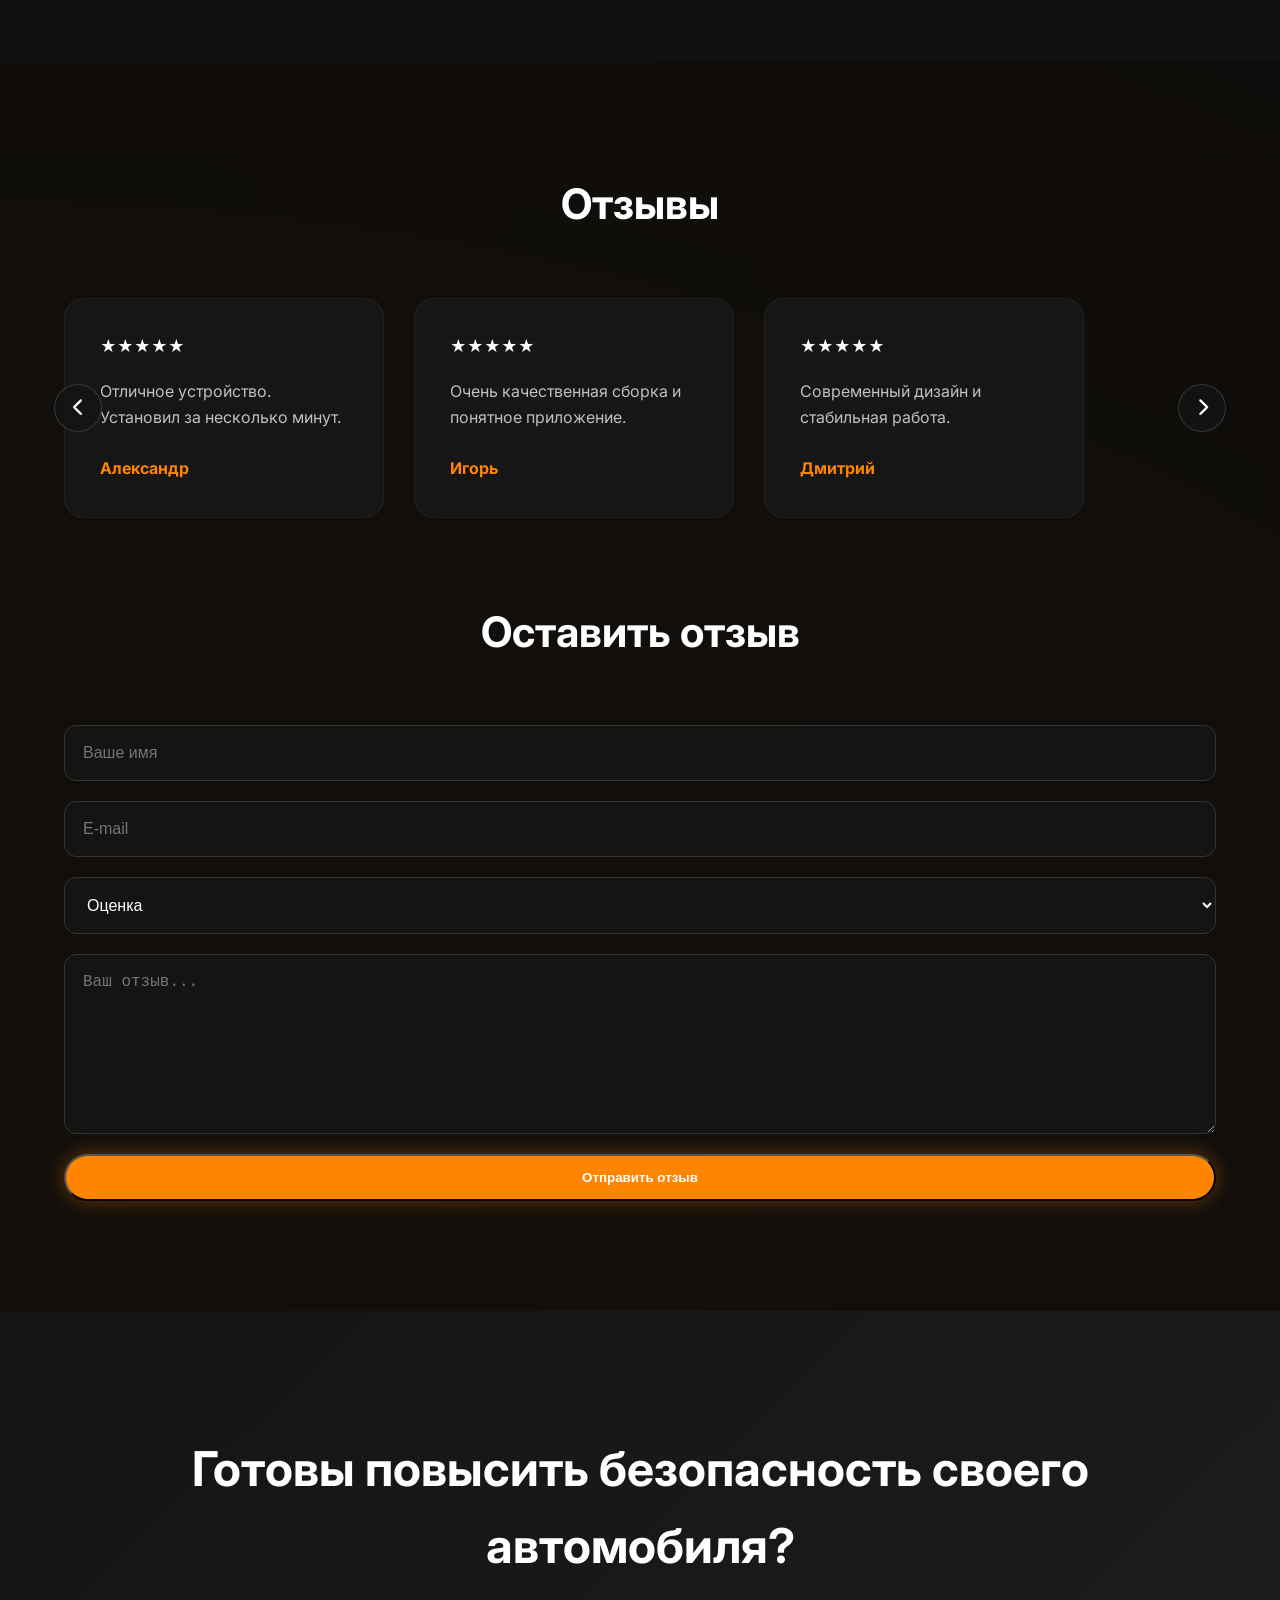
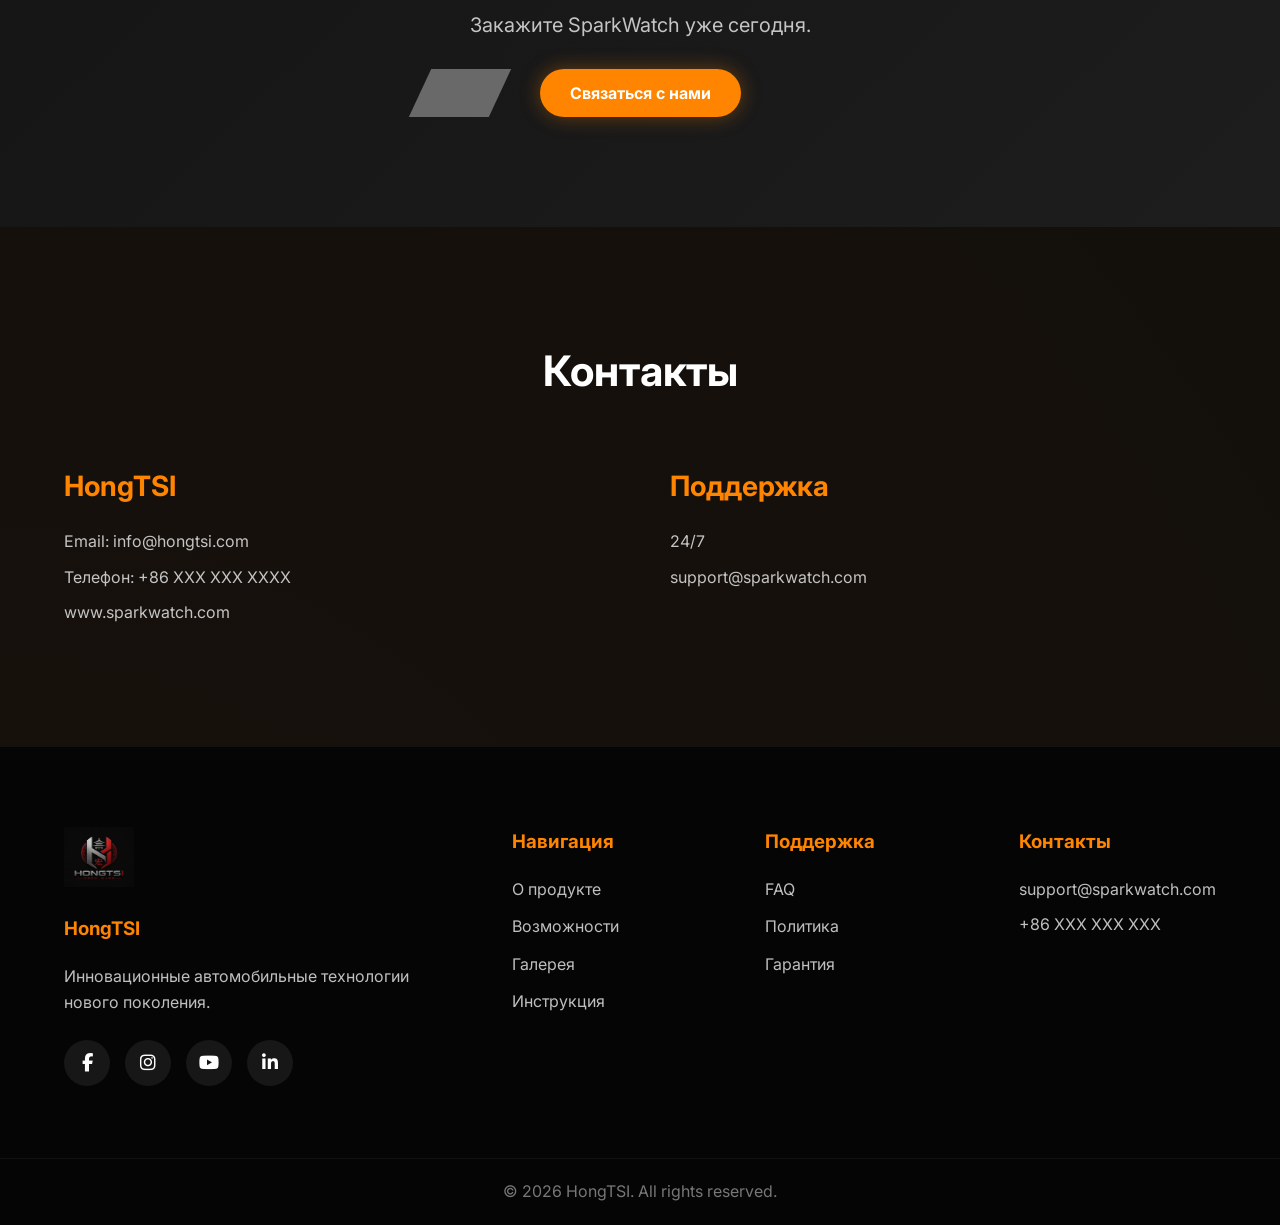
==== commit adbf5fca: "Update index.html" ====
--- a/index.html
+++ b/index.html
@@ -412,7 +412,7 @@
 
 <div class="adv-card">
 <i class="fa-solid fa-mobile-screen-button"></i>
-<h3>Полная автономнасть</h3>
+<h3>Полная автономность</h3>
 <p>Не требует Bluetooth, WI-FI, мобильного приложения или подключения к интернету.</p>
 </div>
 
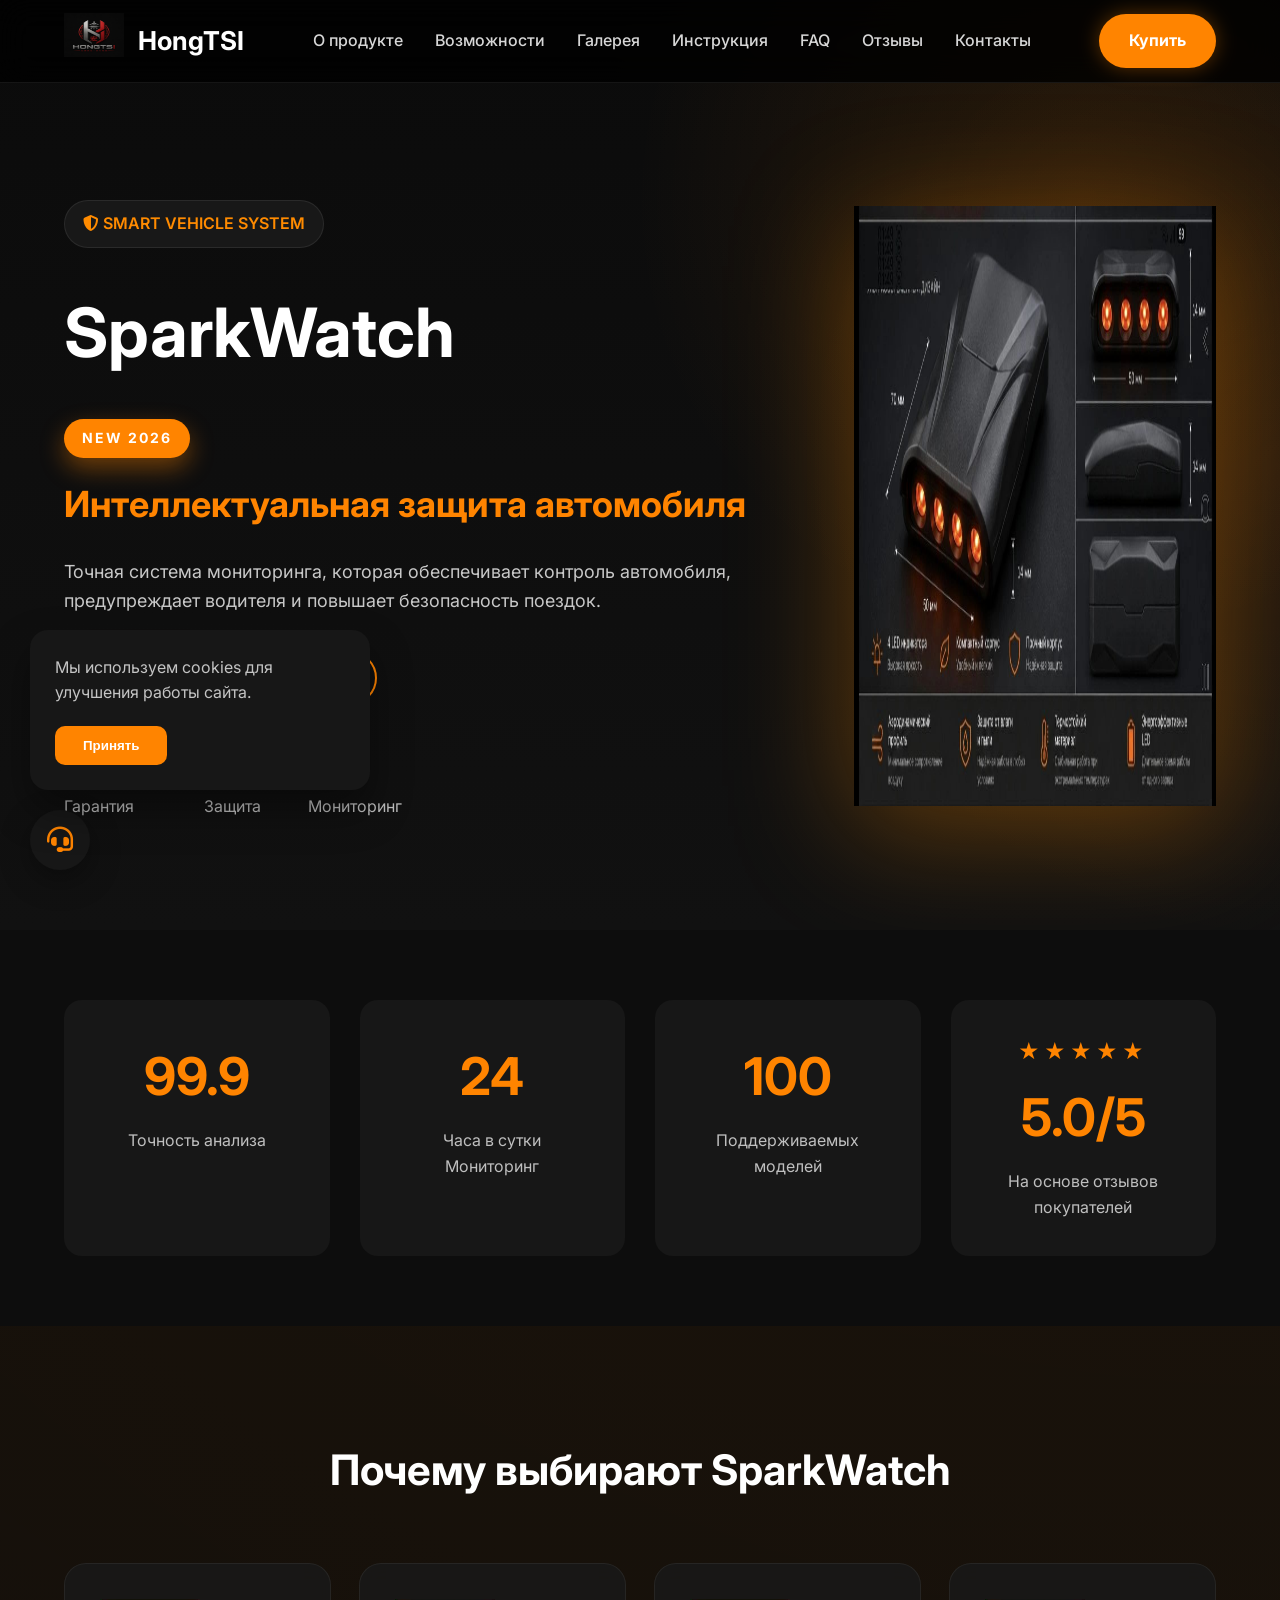
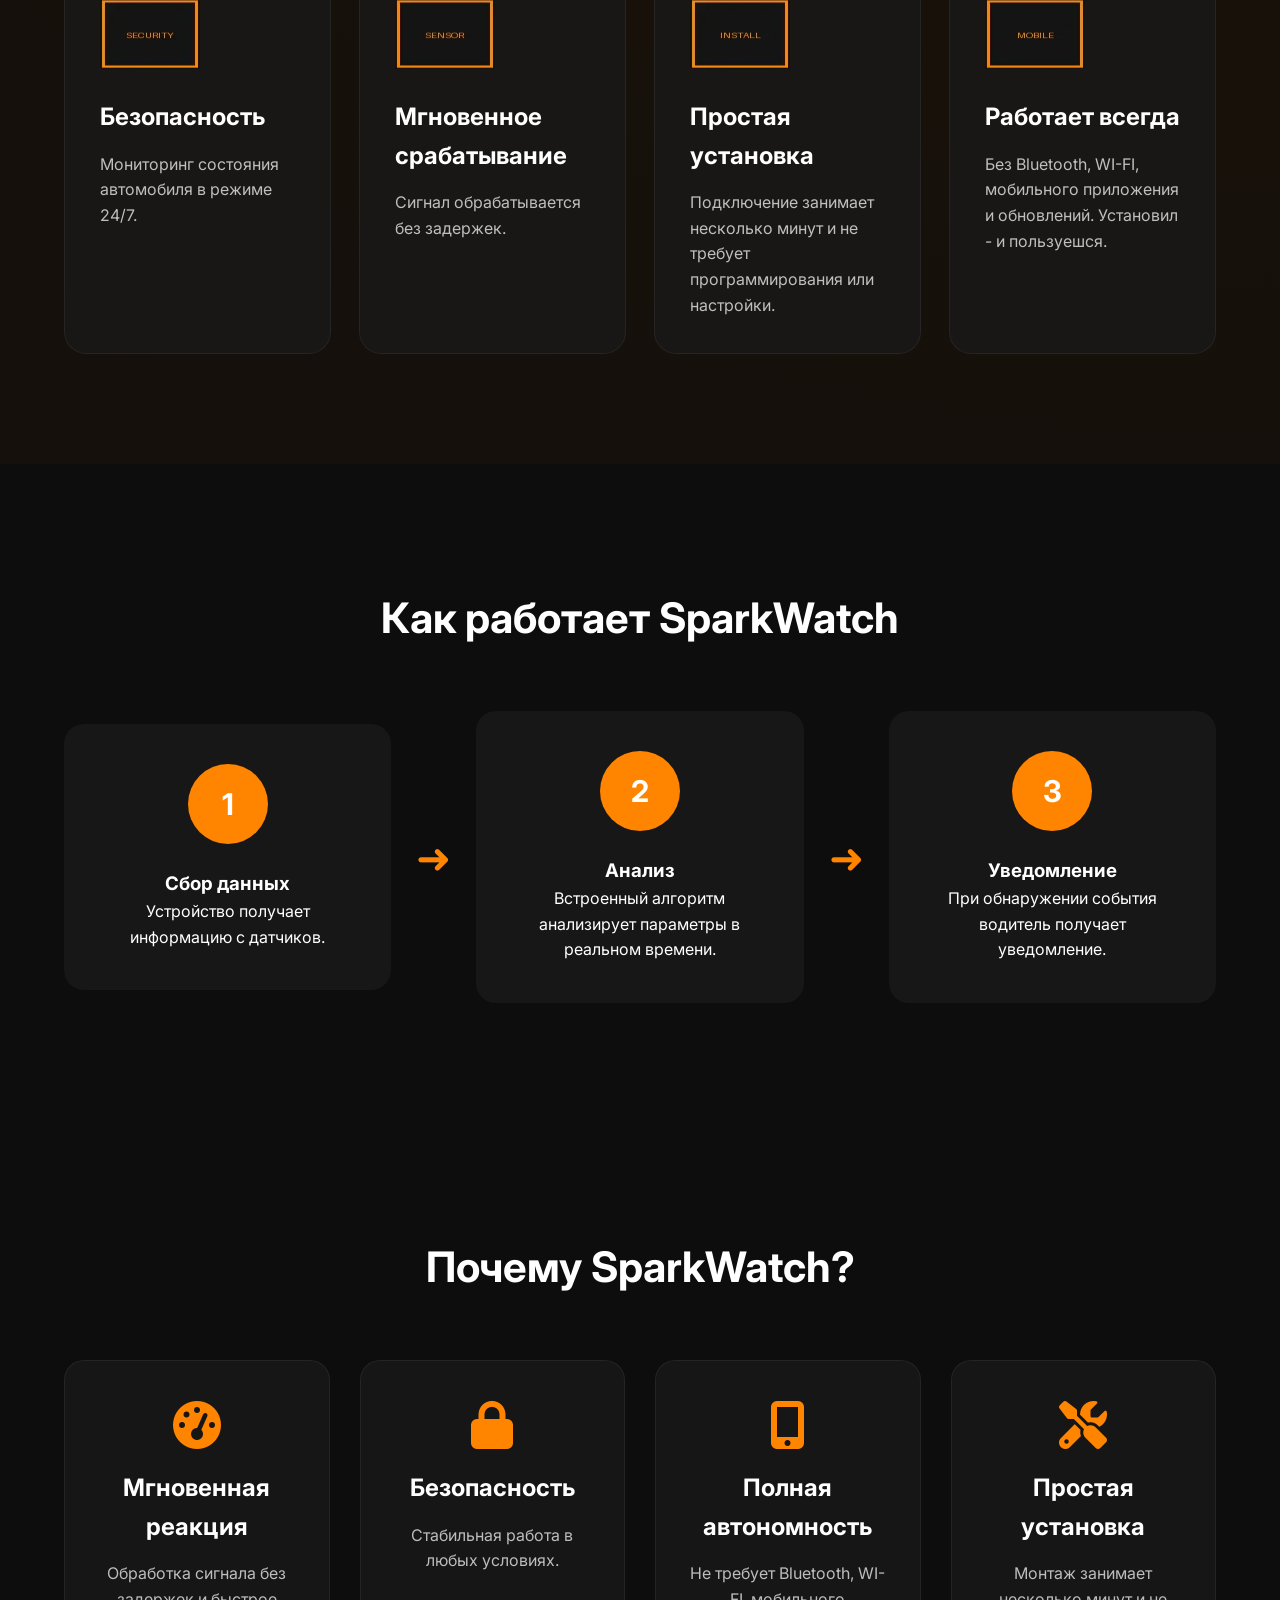
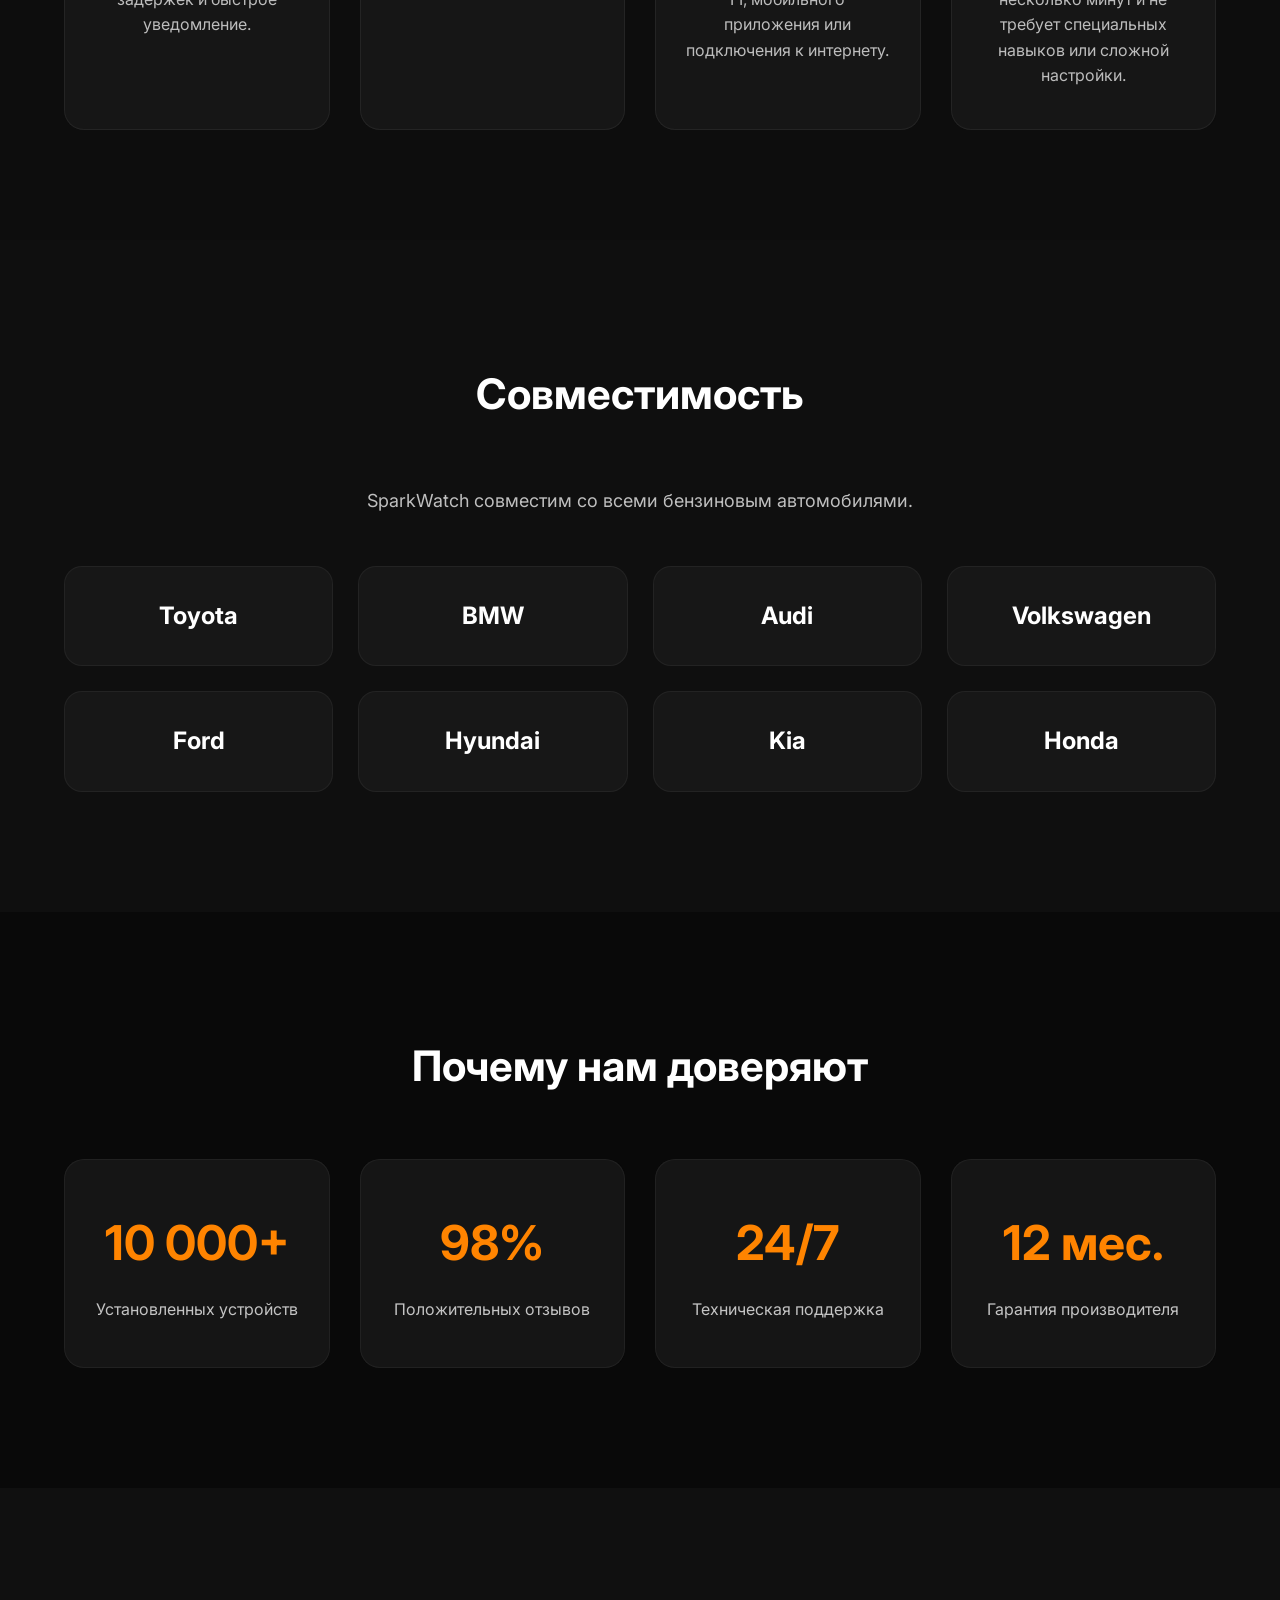
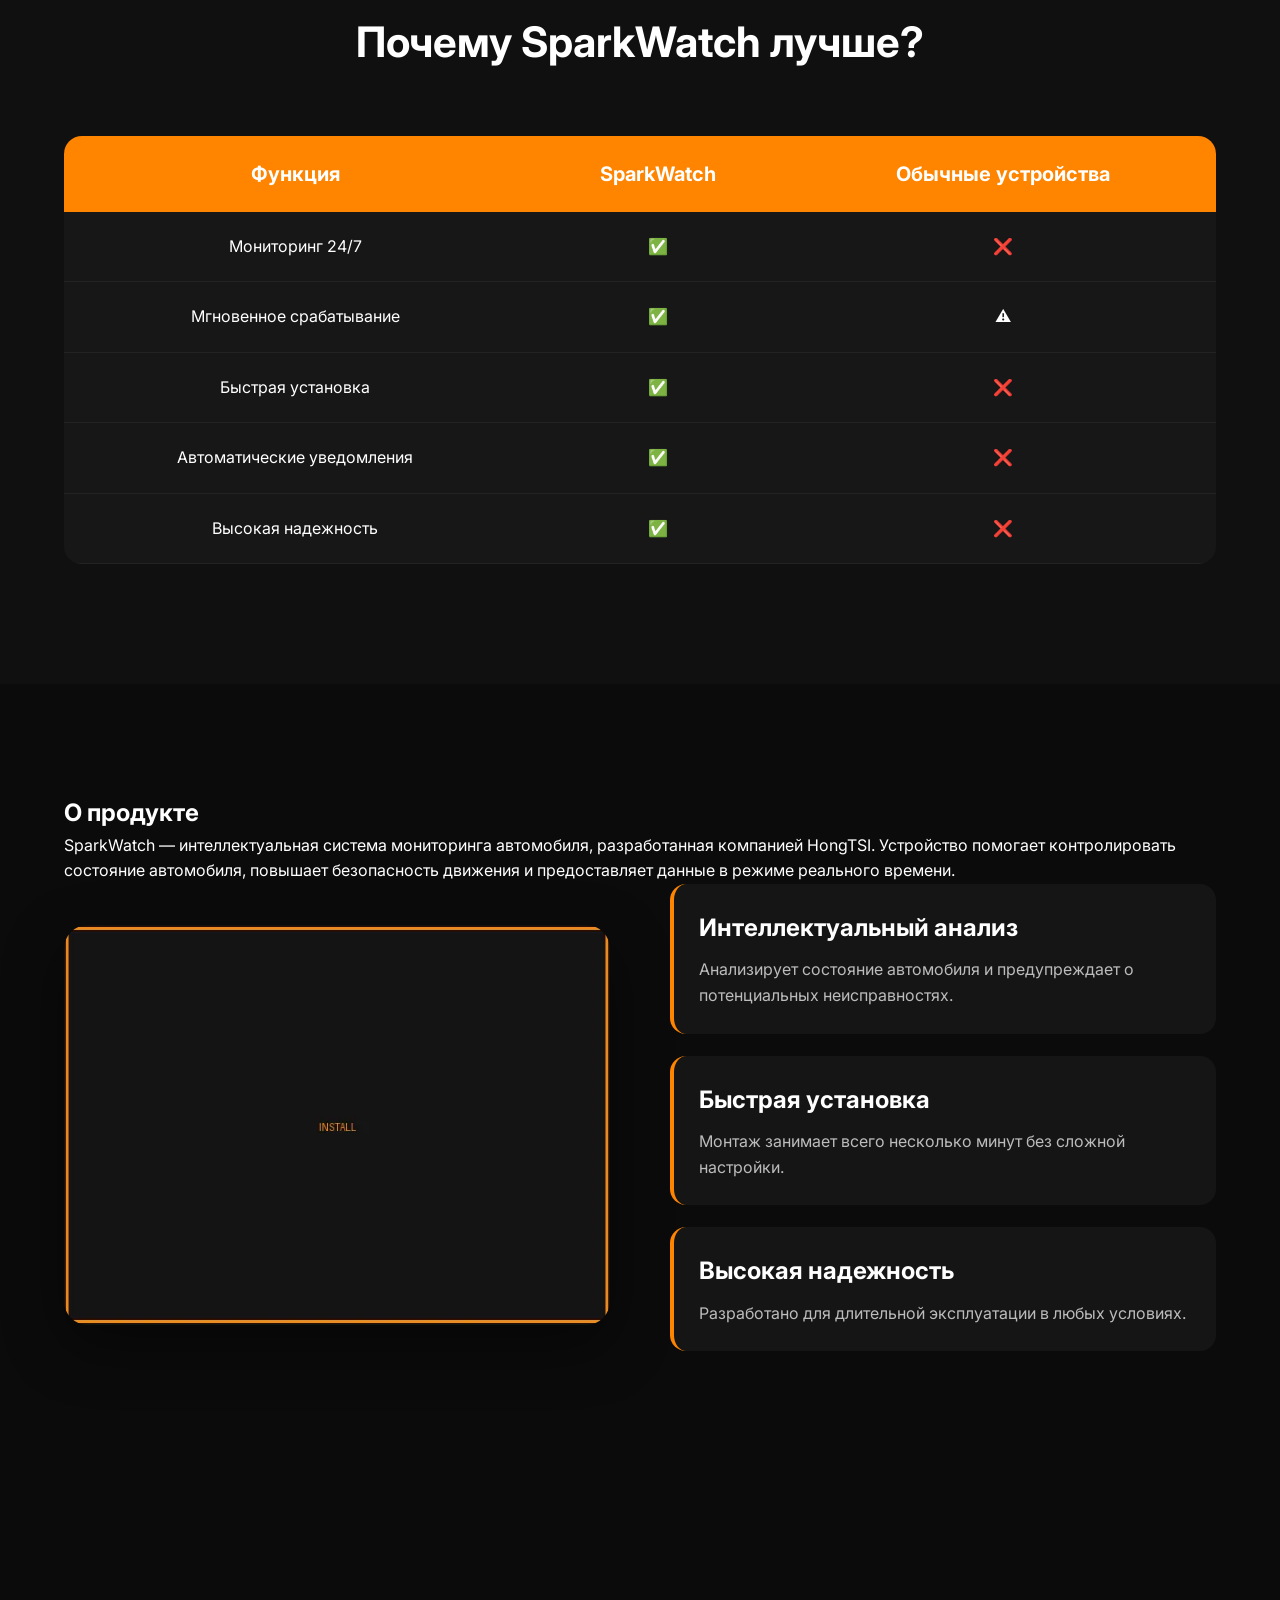
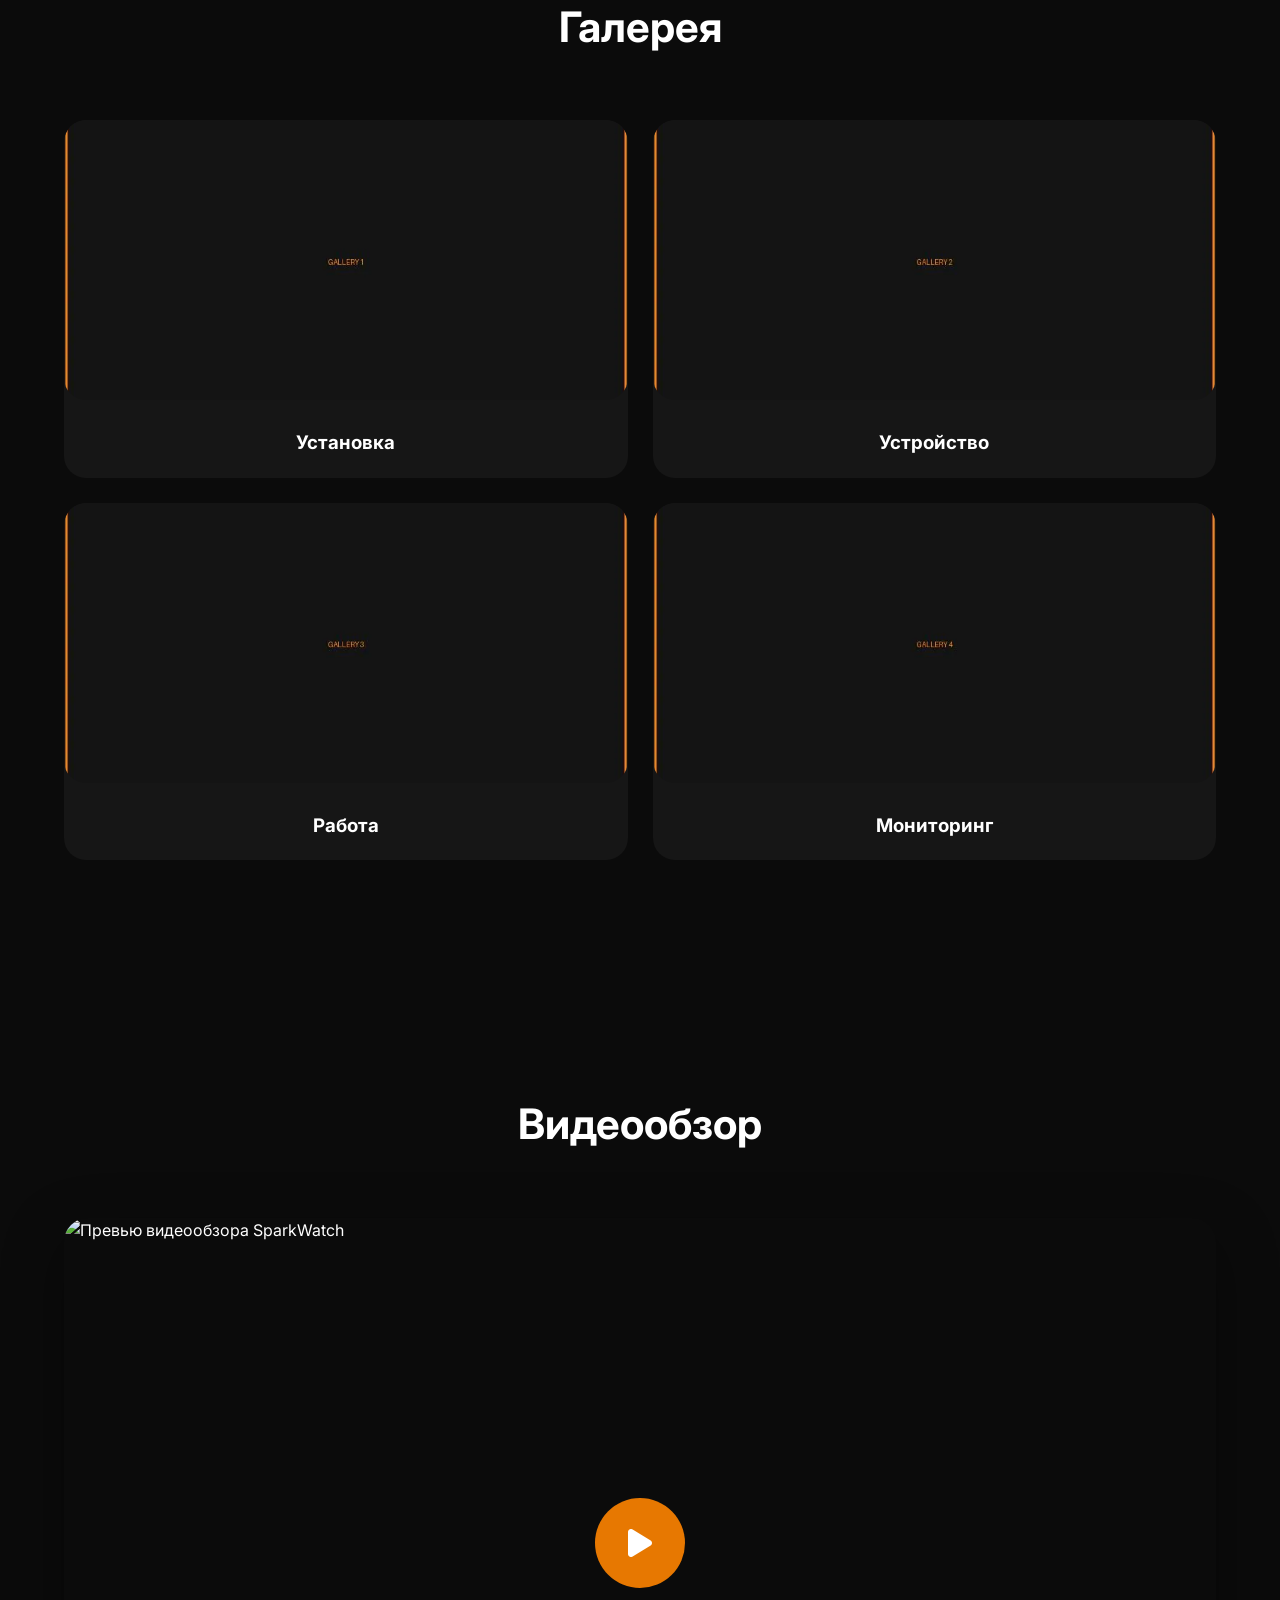
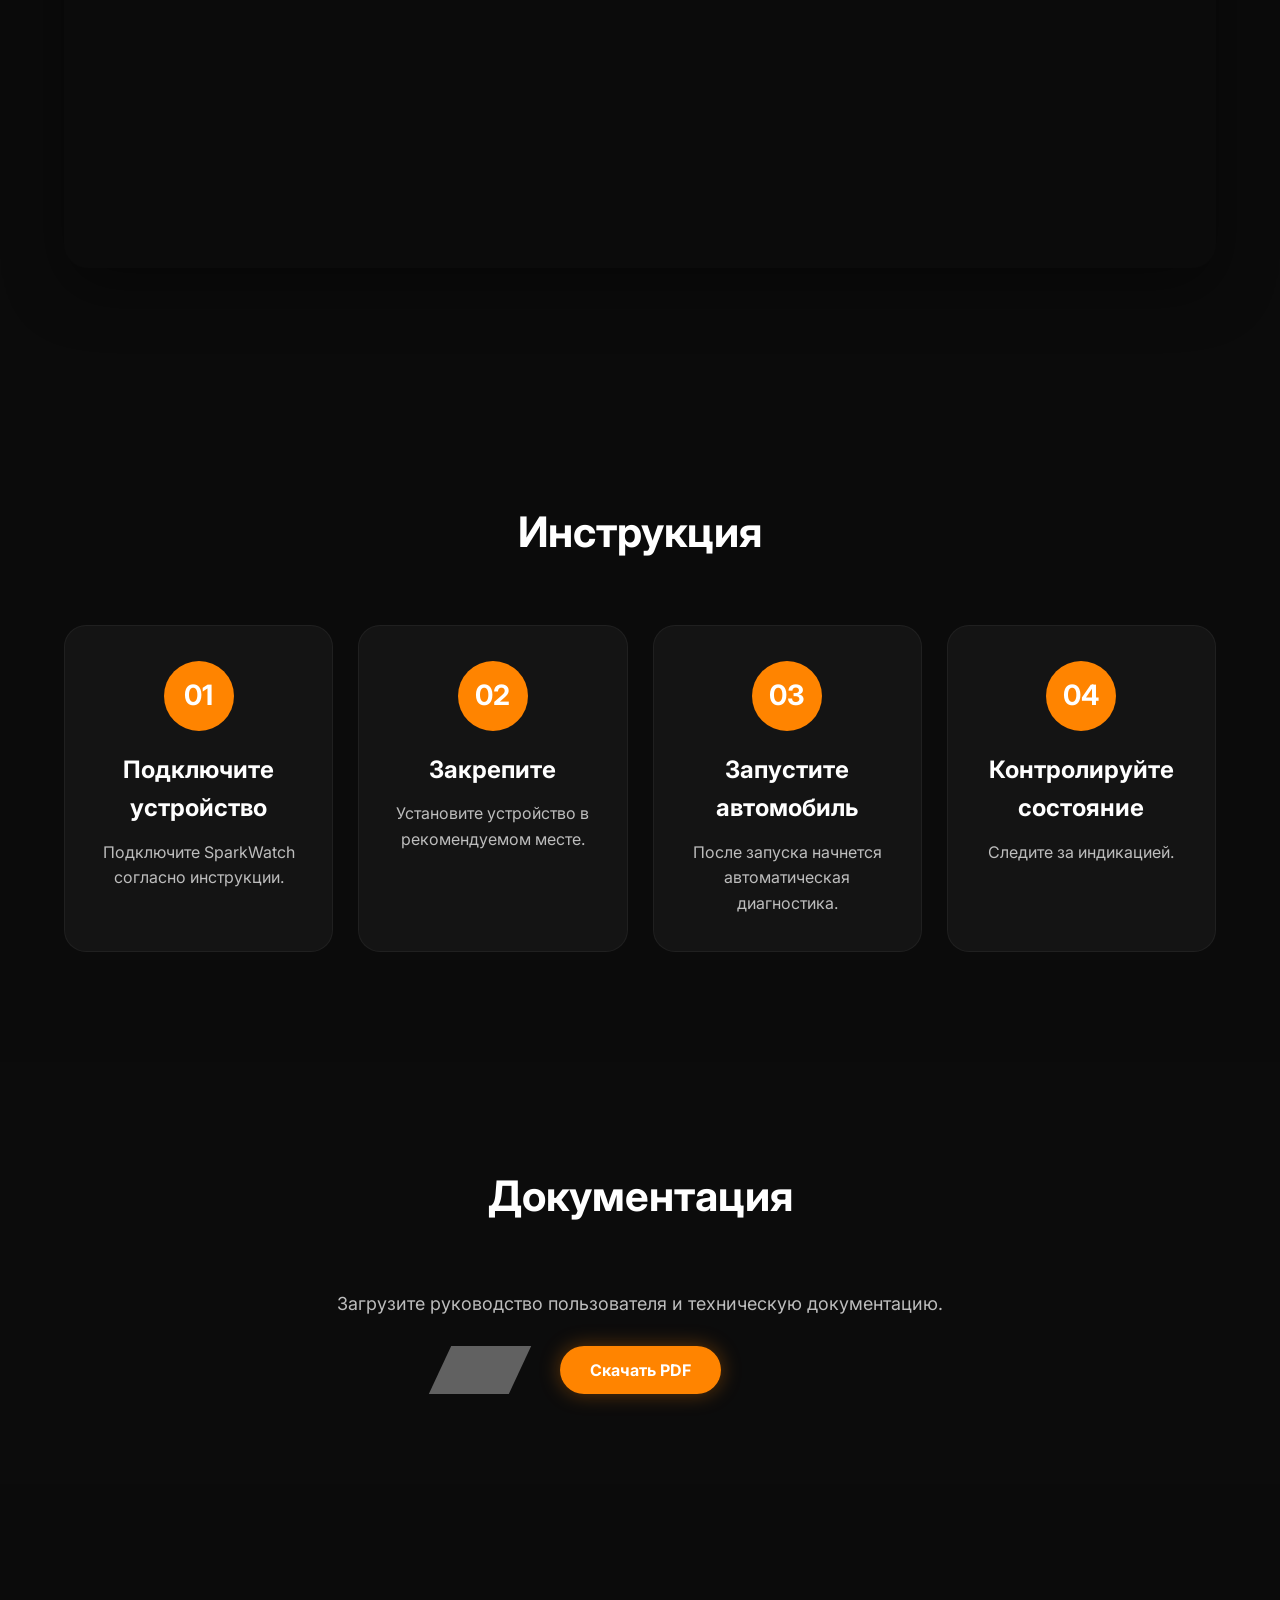
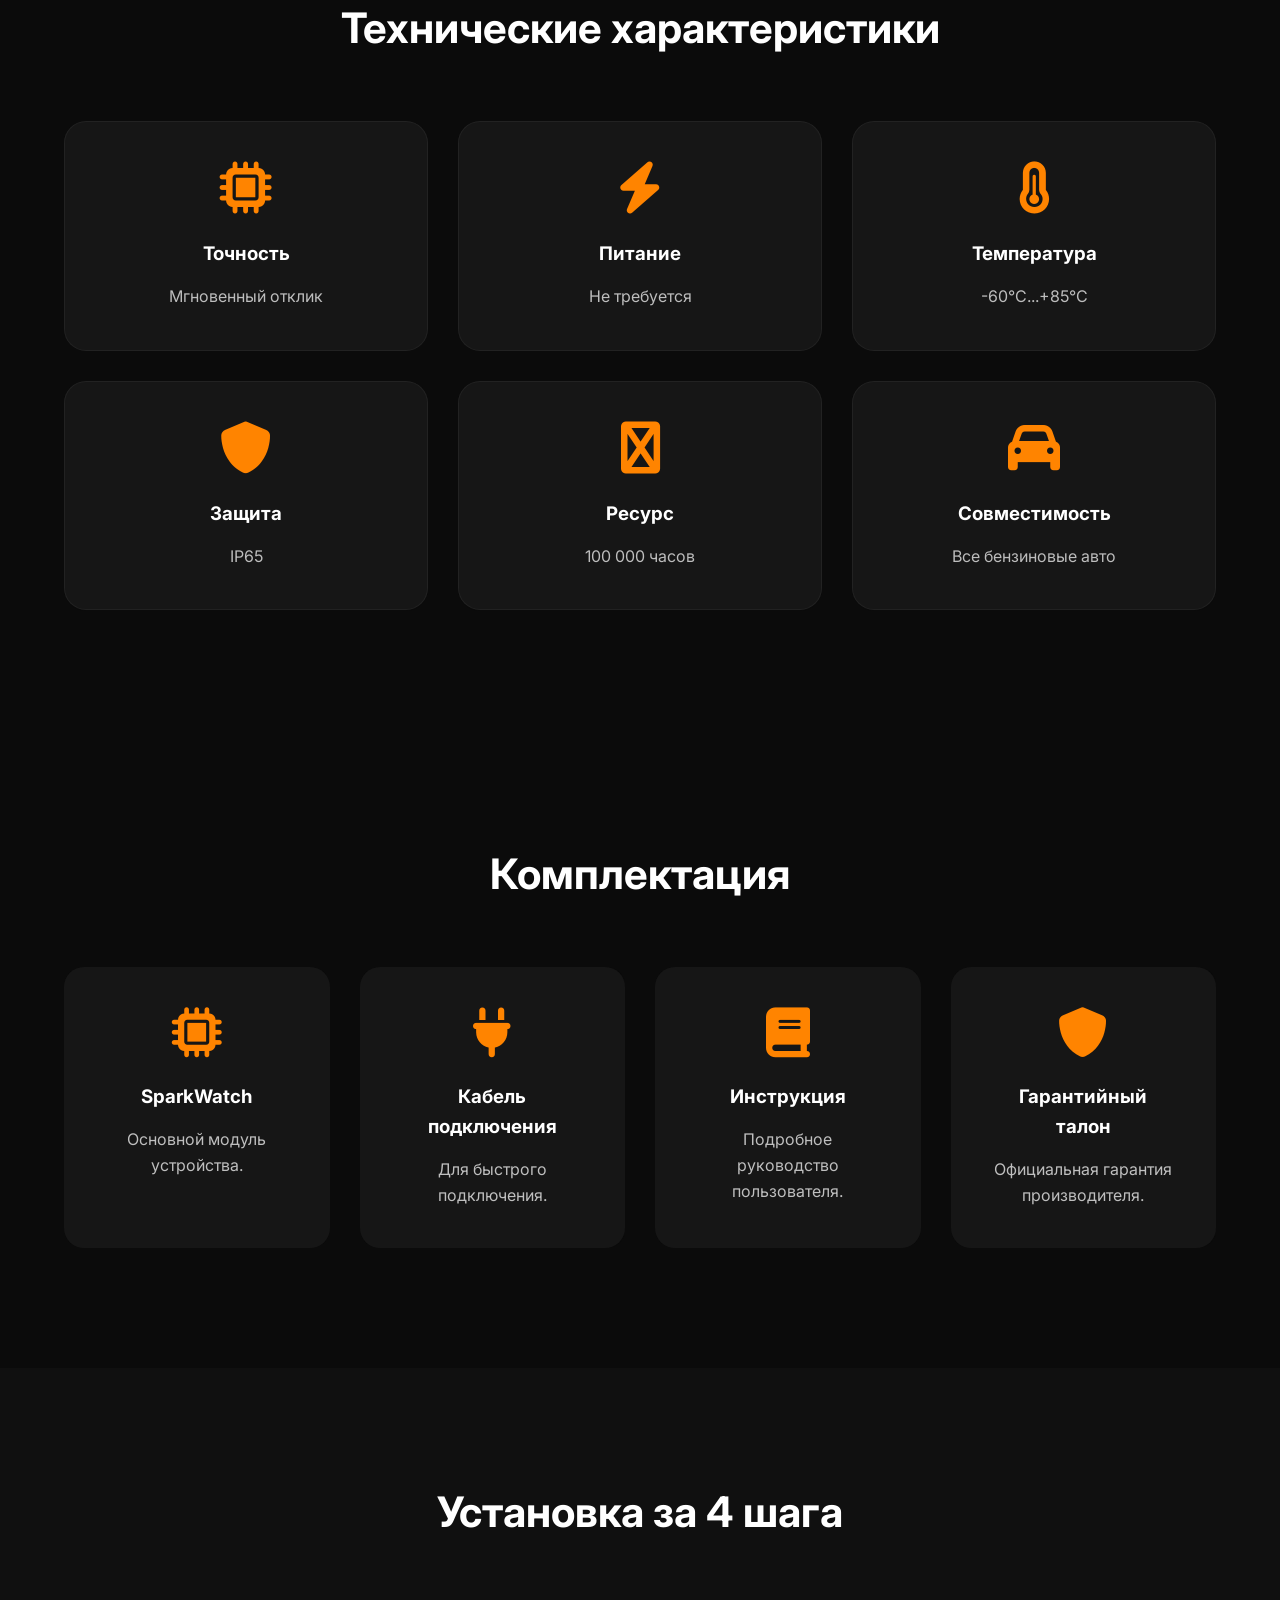
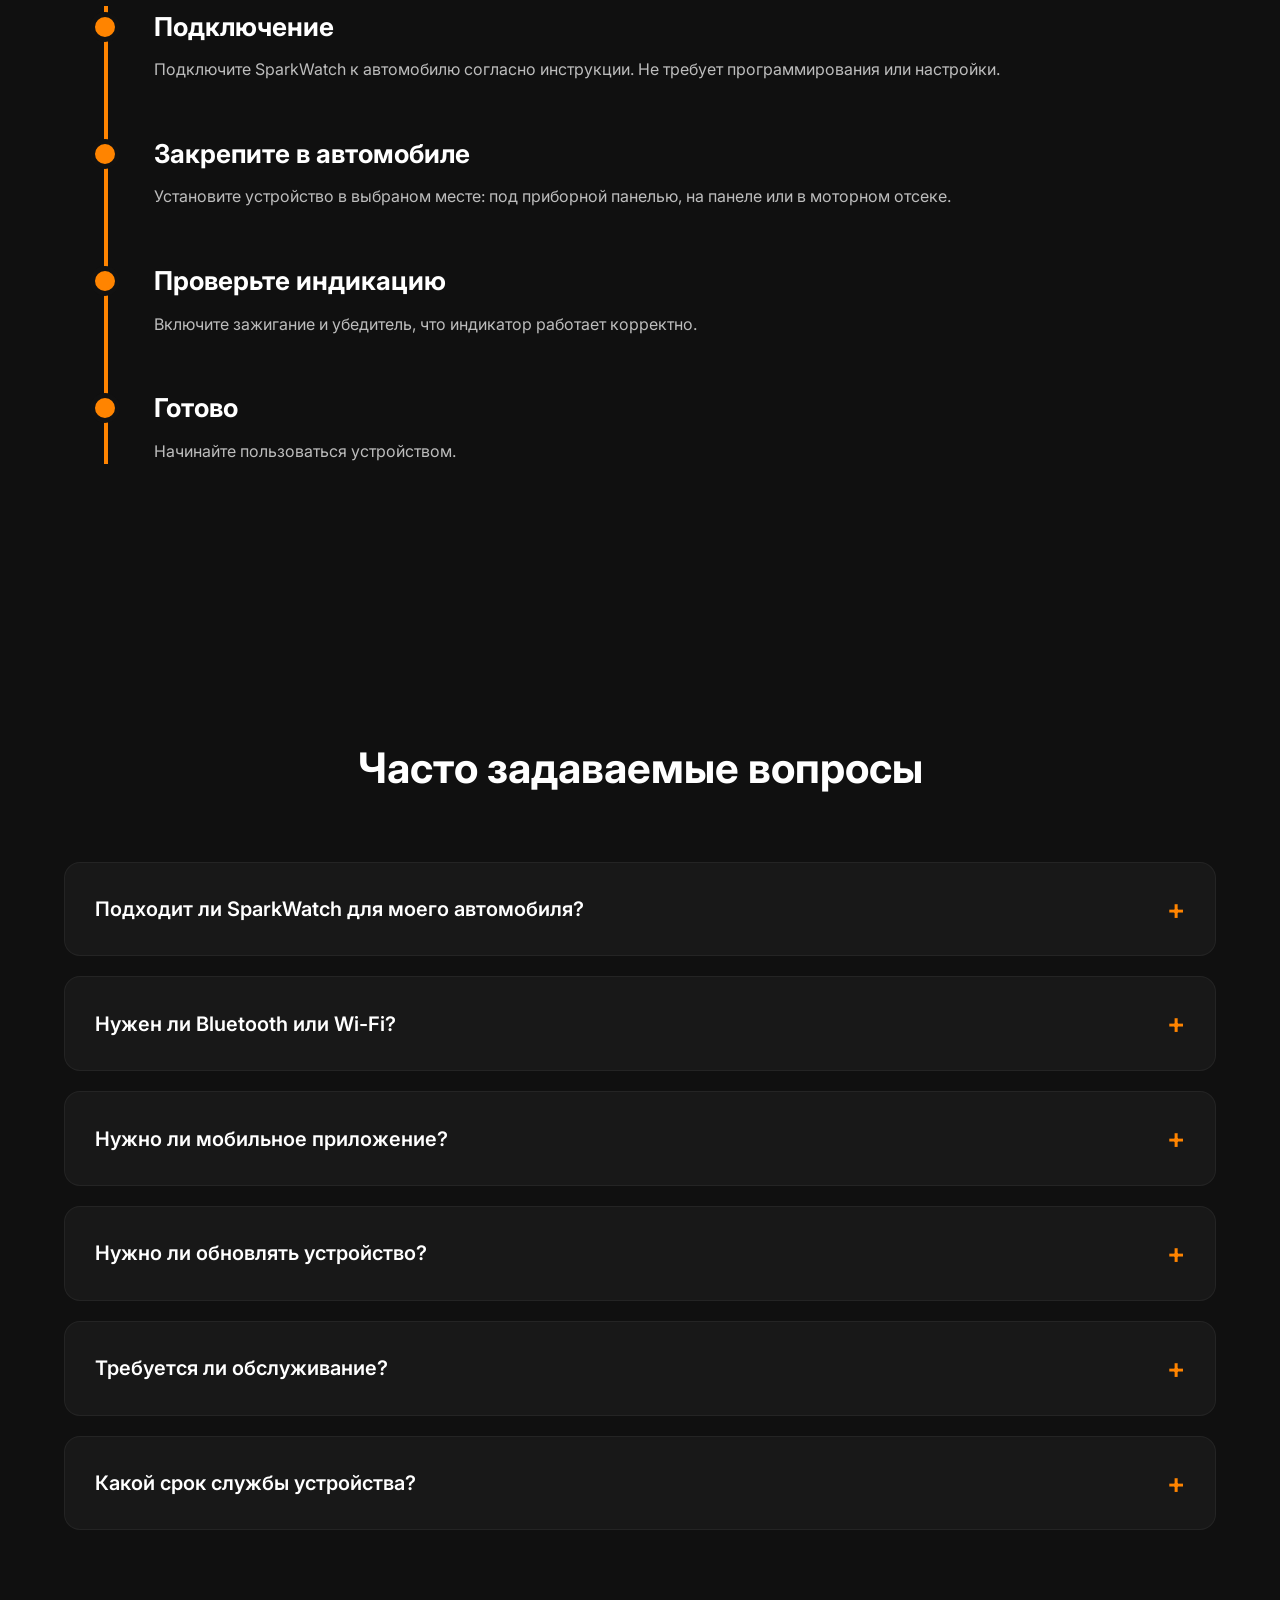
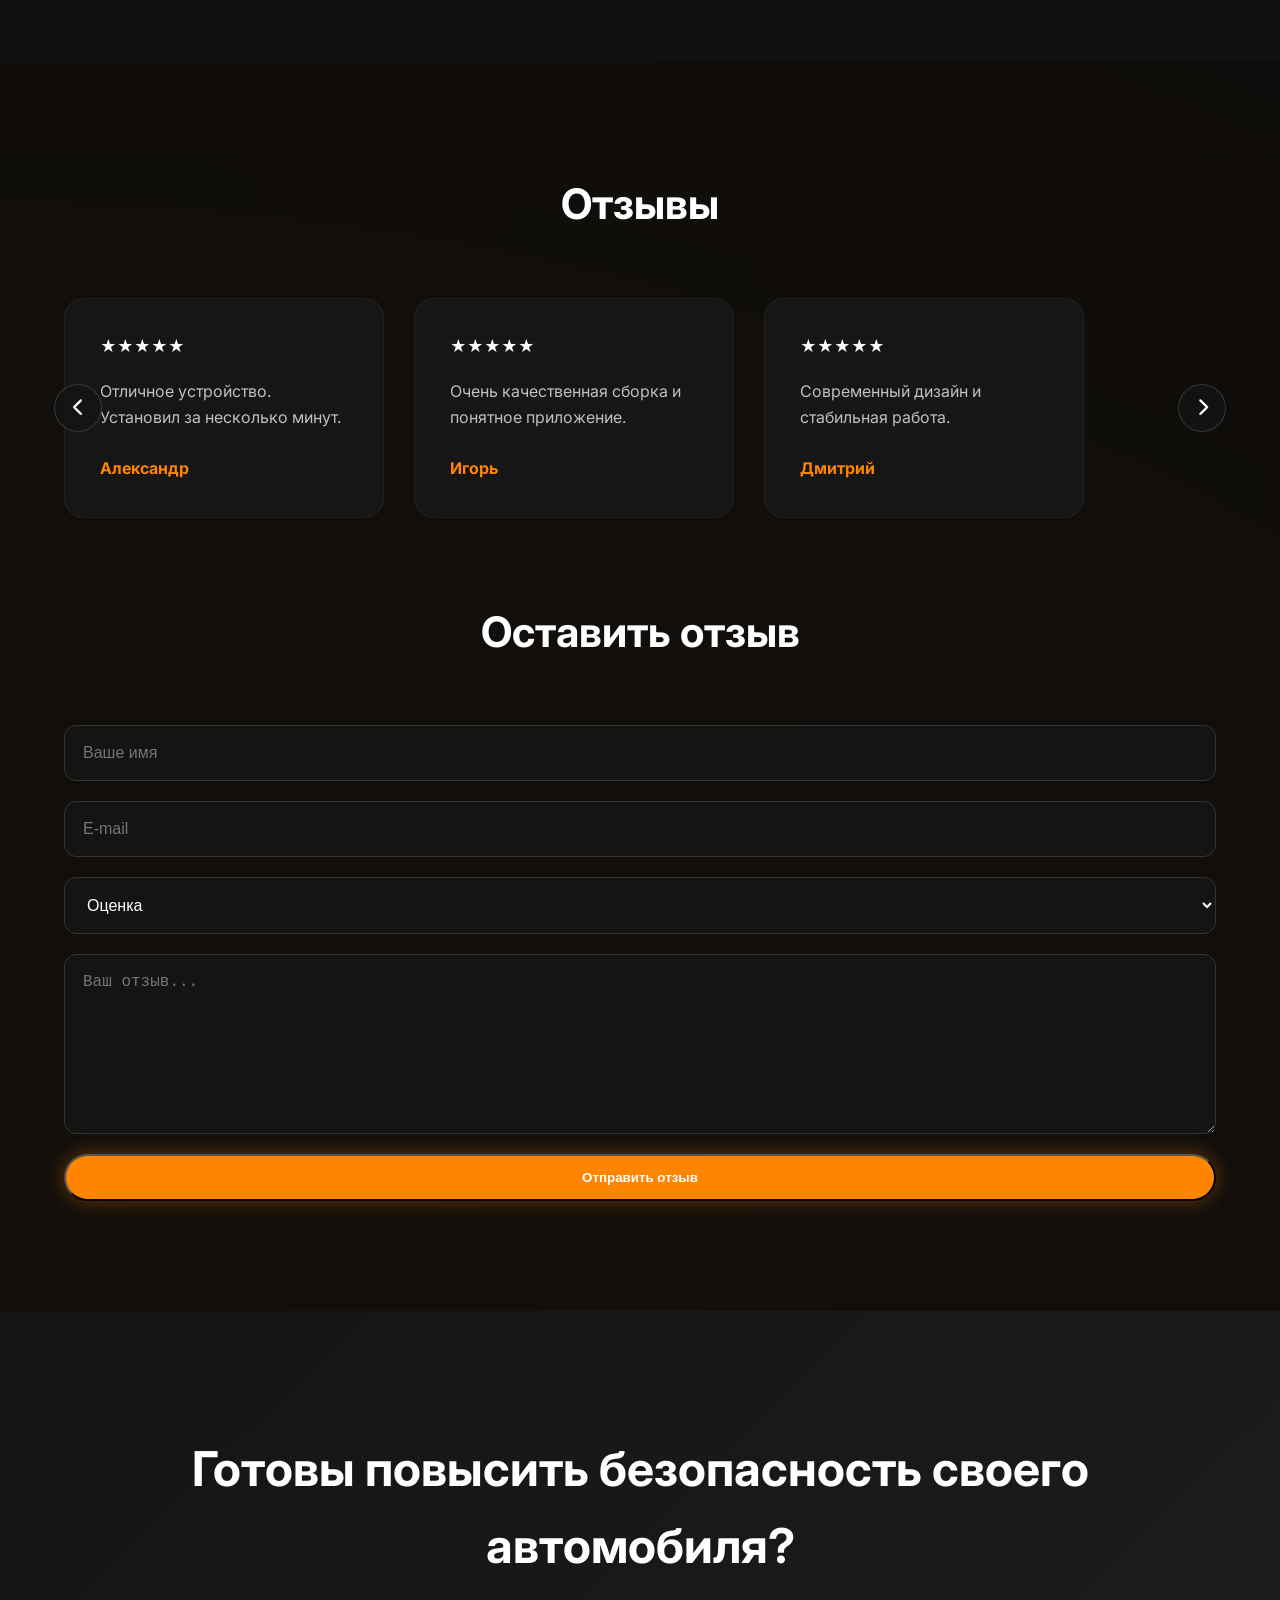
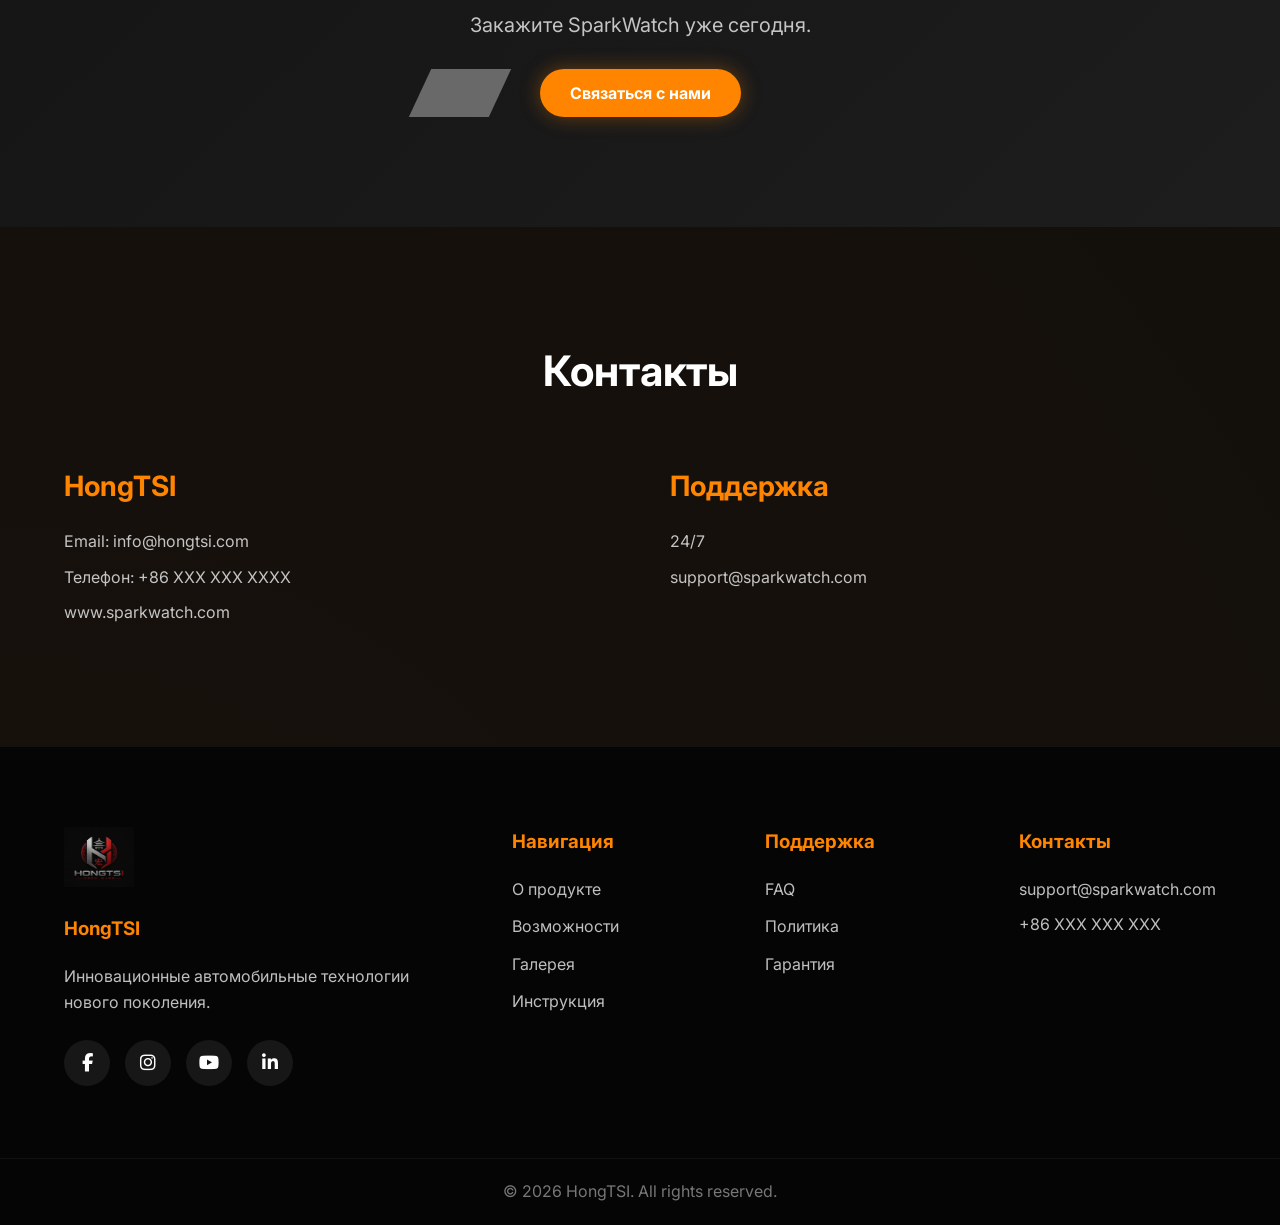
==== commit ad76d8c0: "Update meta keywords and compatibility text" ====
--- a/index.html
+++ b/index.html
@@ -9,7 +9,7 @@
     content="SparkWatch — интеллектуальная система мониторинга автомобиля.">
 
     <meta name="keywords"
-    content="SparkWatch, автомобиль, диагностика, безопасность, OBD, мониторинг">
+    content="SparkWatch, автомобиль, диагностика, безопасность, мониторинг">
 
     <meta name="author"
     content="HongTSI">
@@ -438,8 +438,7 @@
 
 <p class="compatibility-text">
 
-SparkWatch совместим с большинством современных автомобилей,
-оснащенных OBD-II.
+SparkWatch совместим со всеми бензиновым автомобилями.
 
 </p>
 
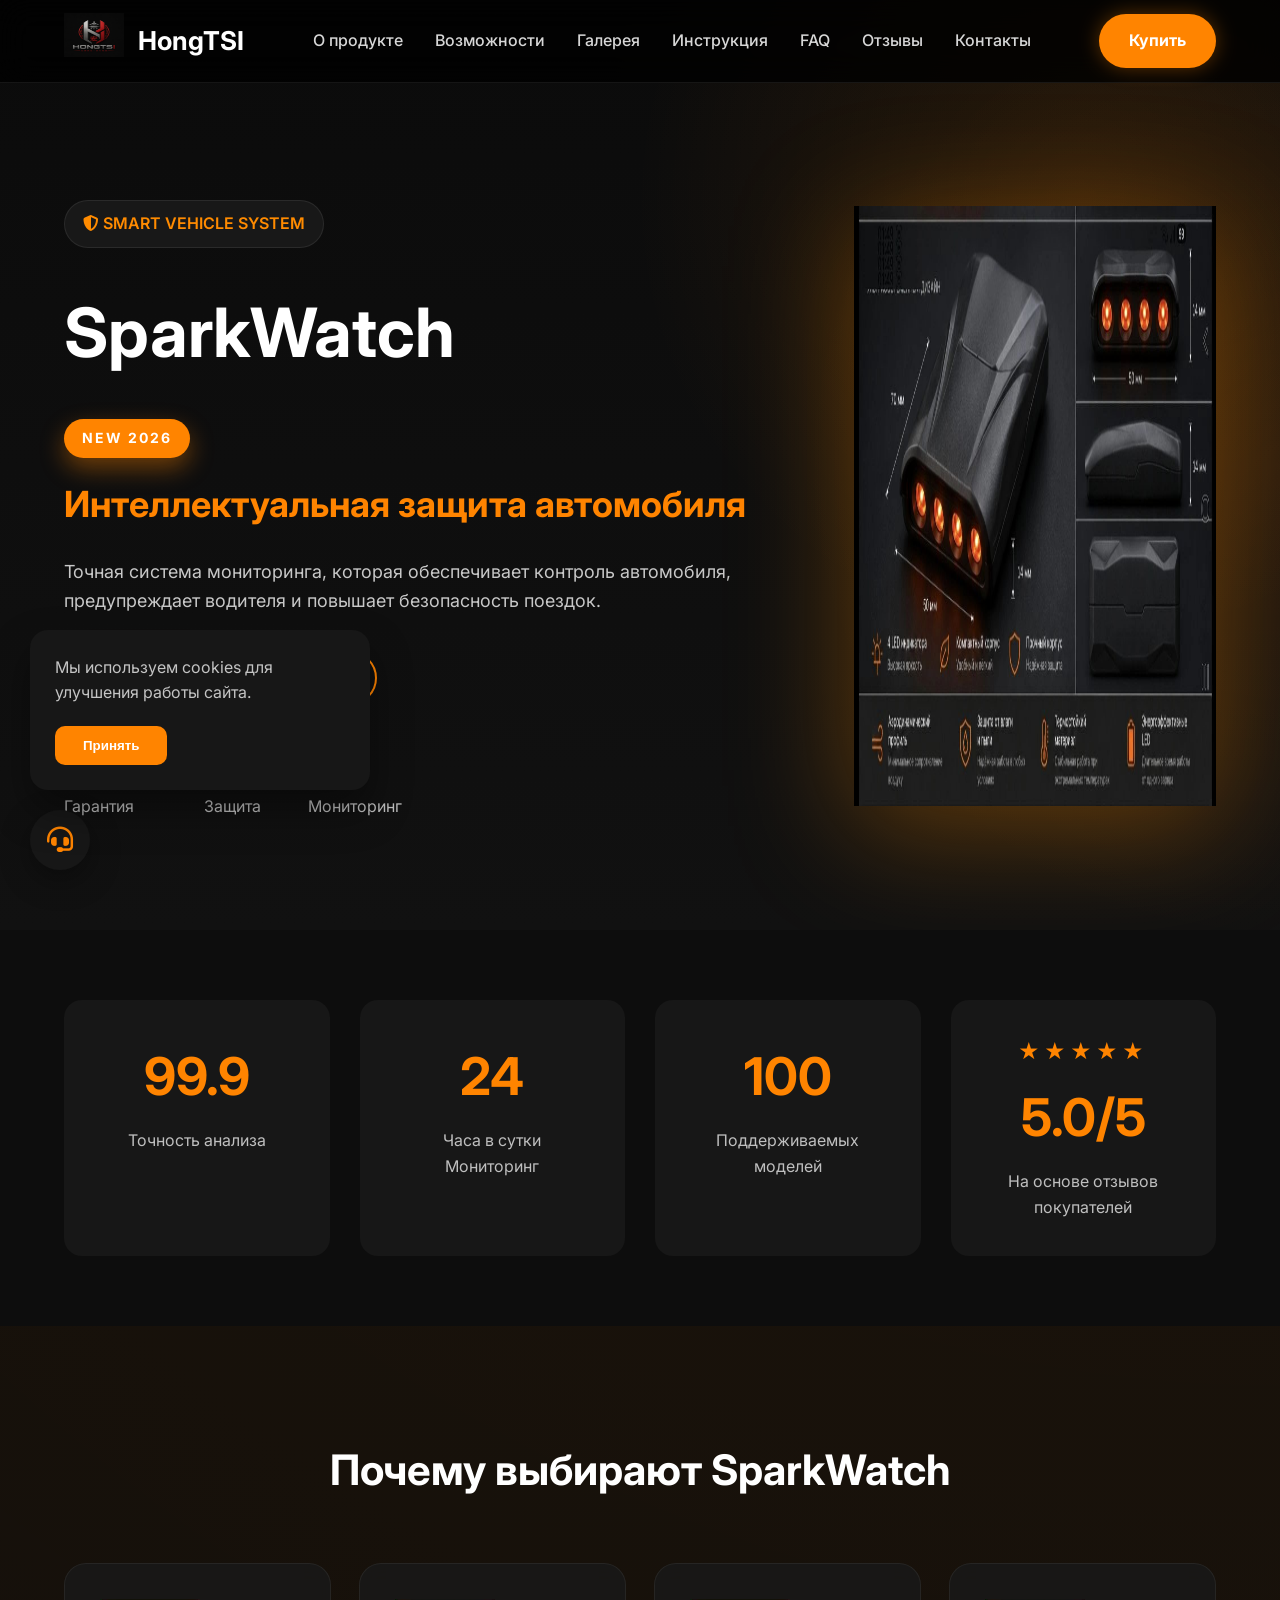
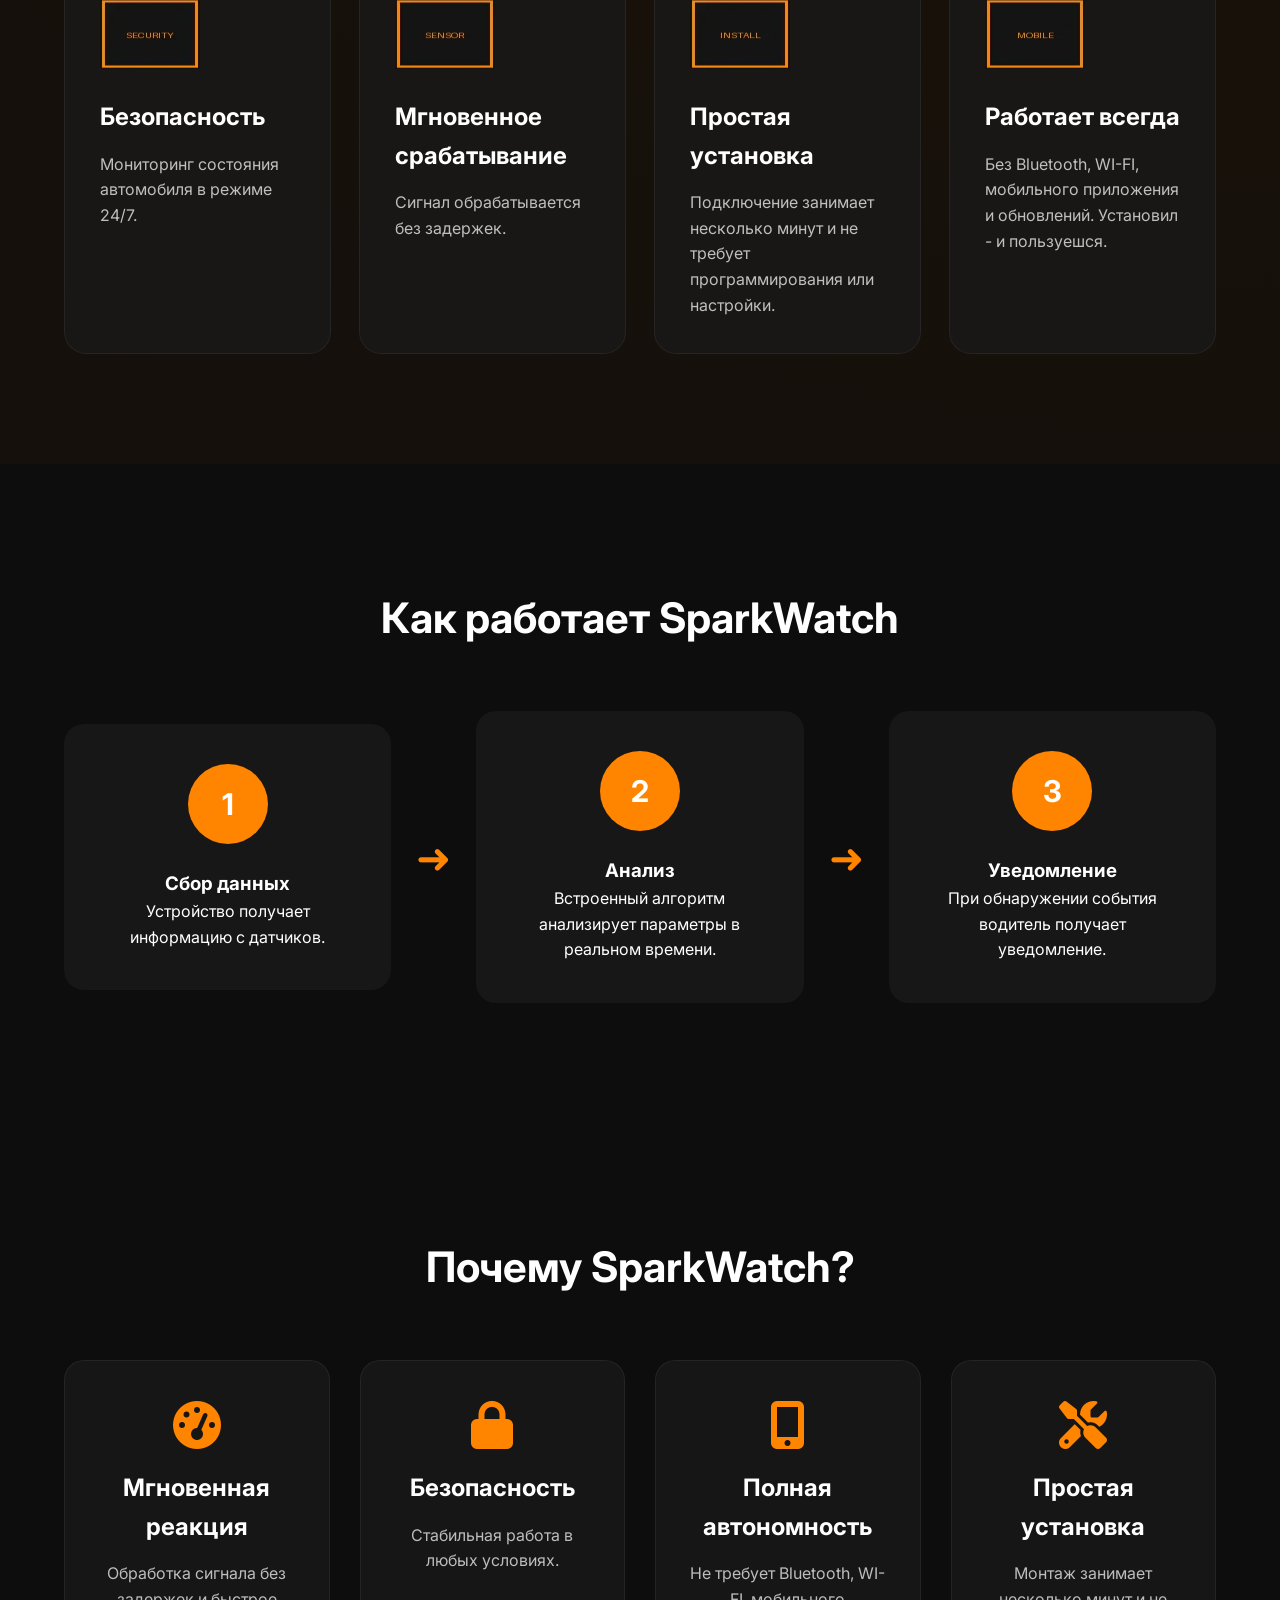
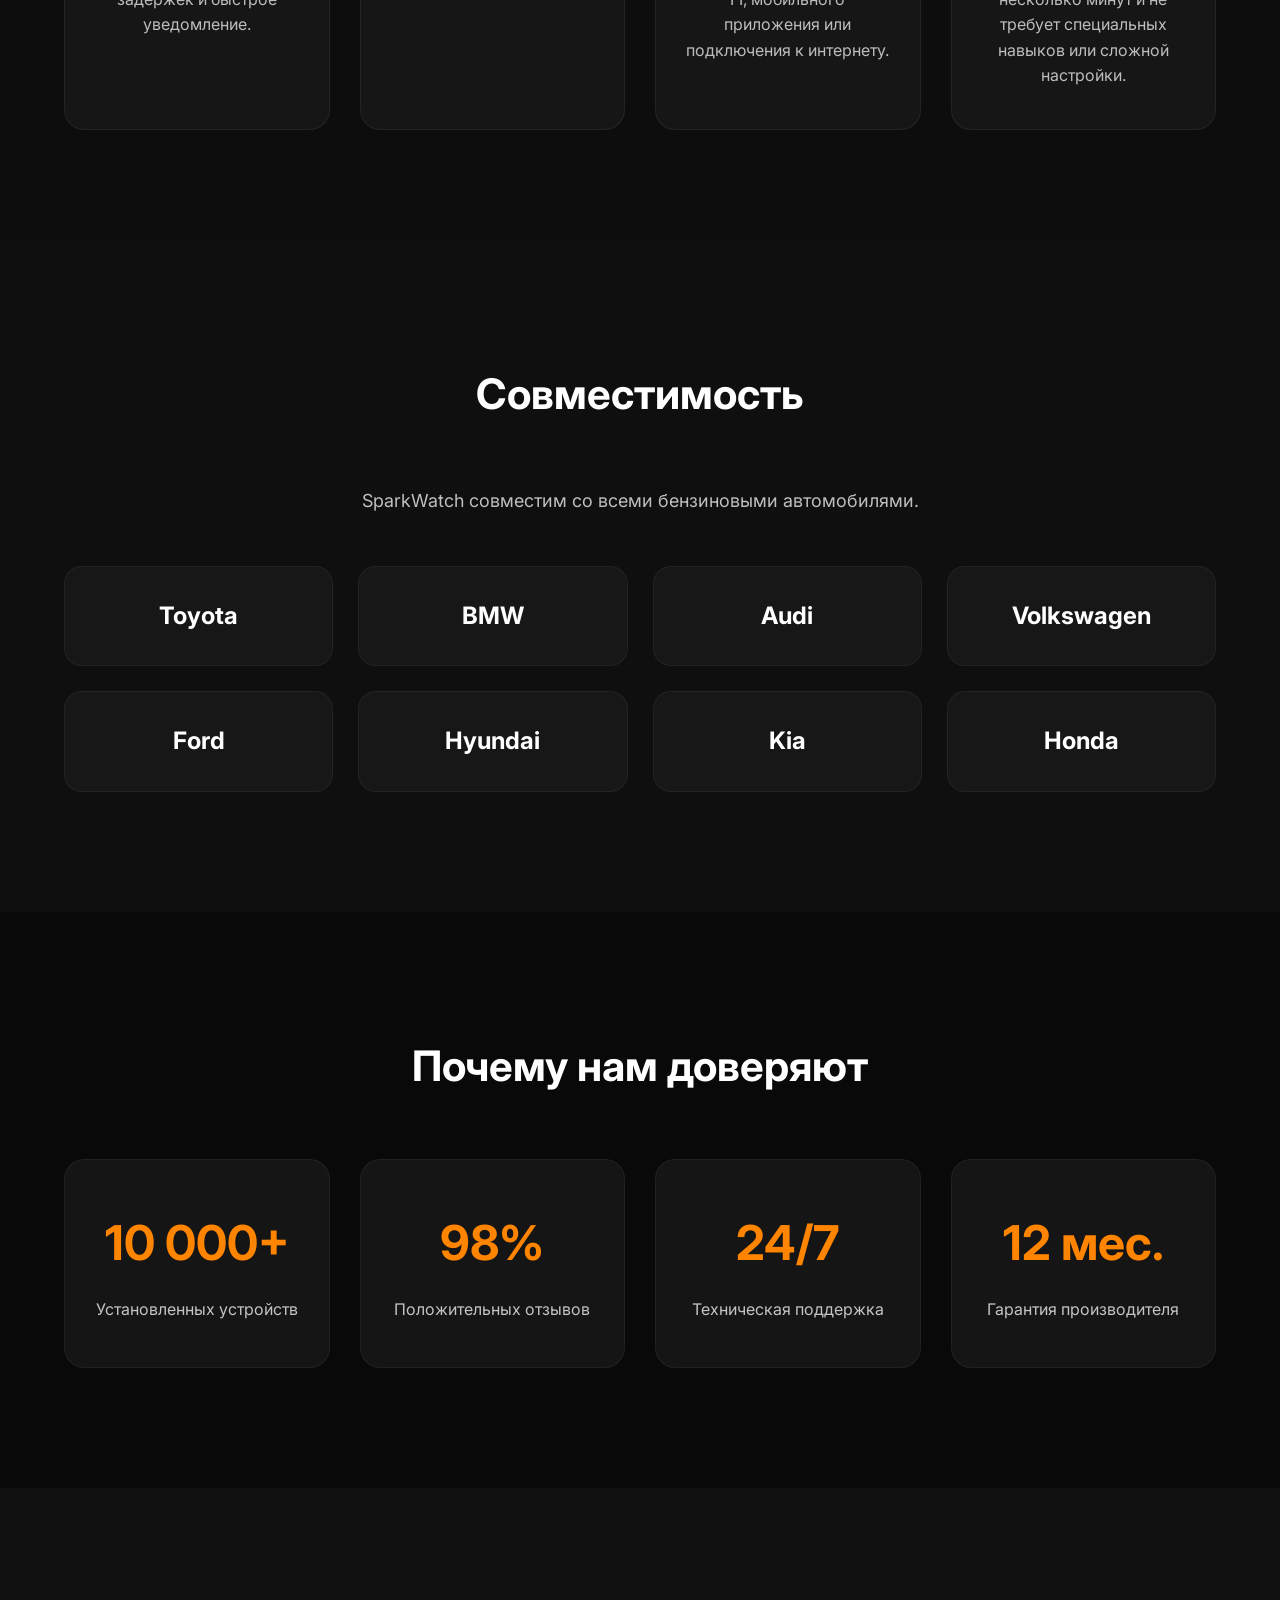
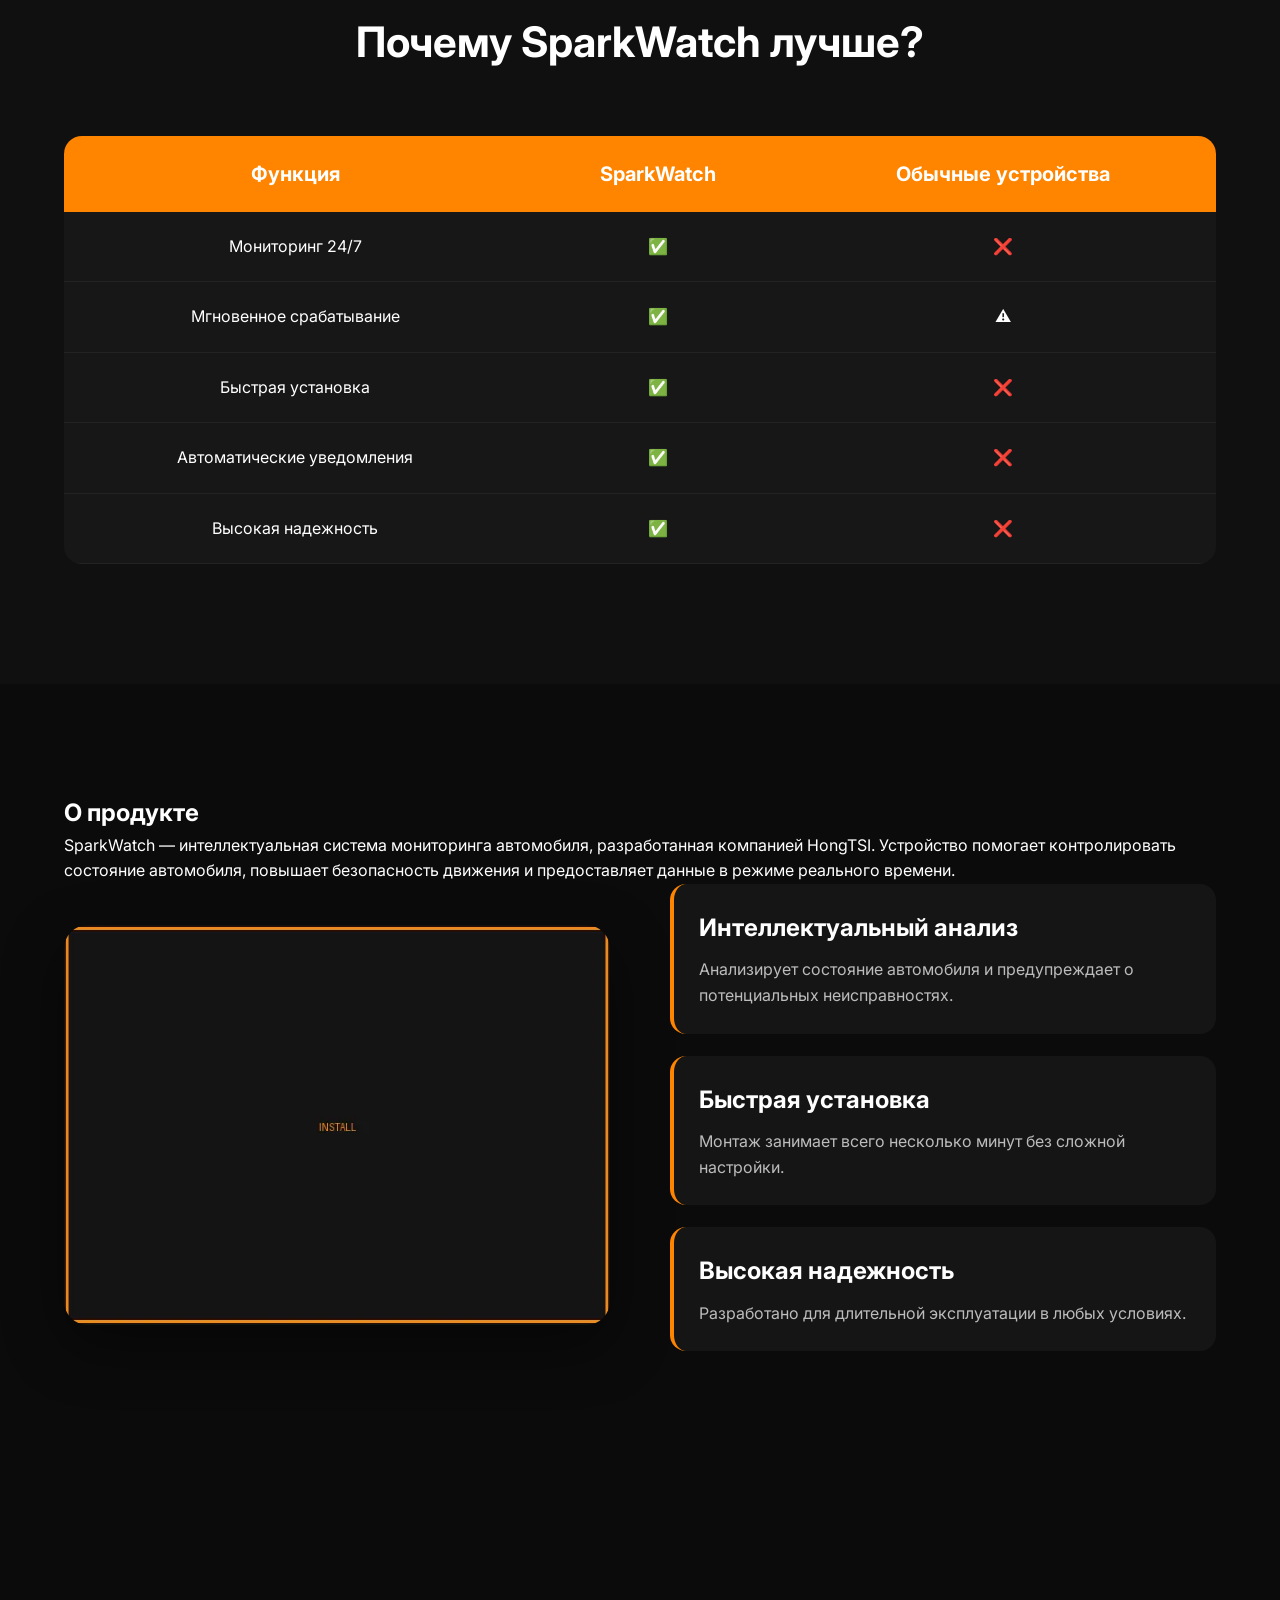
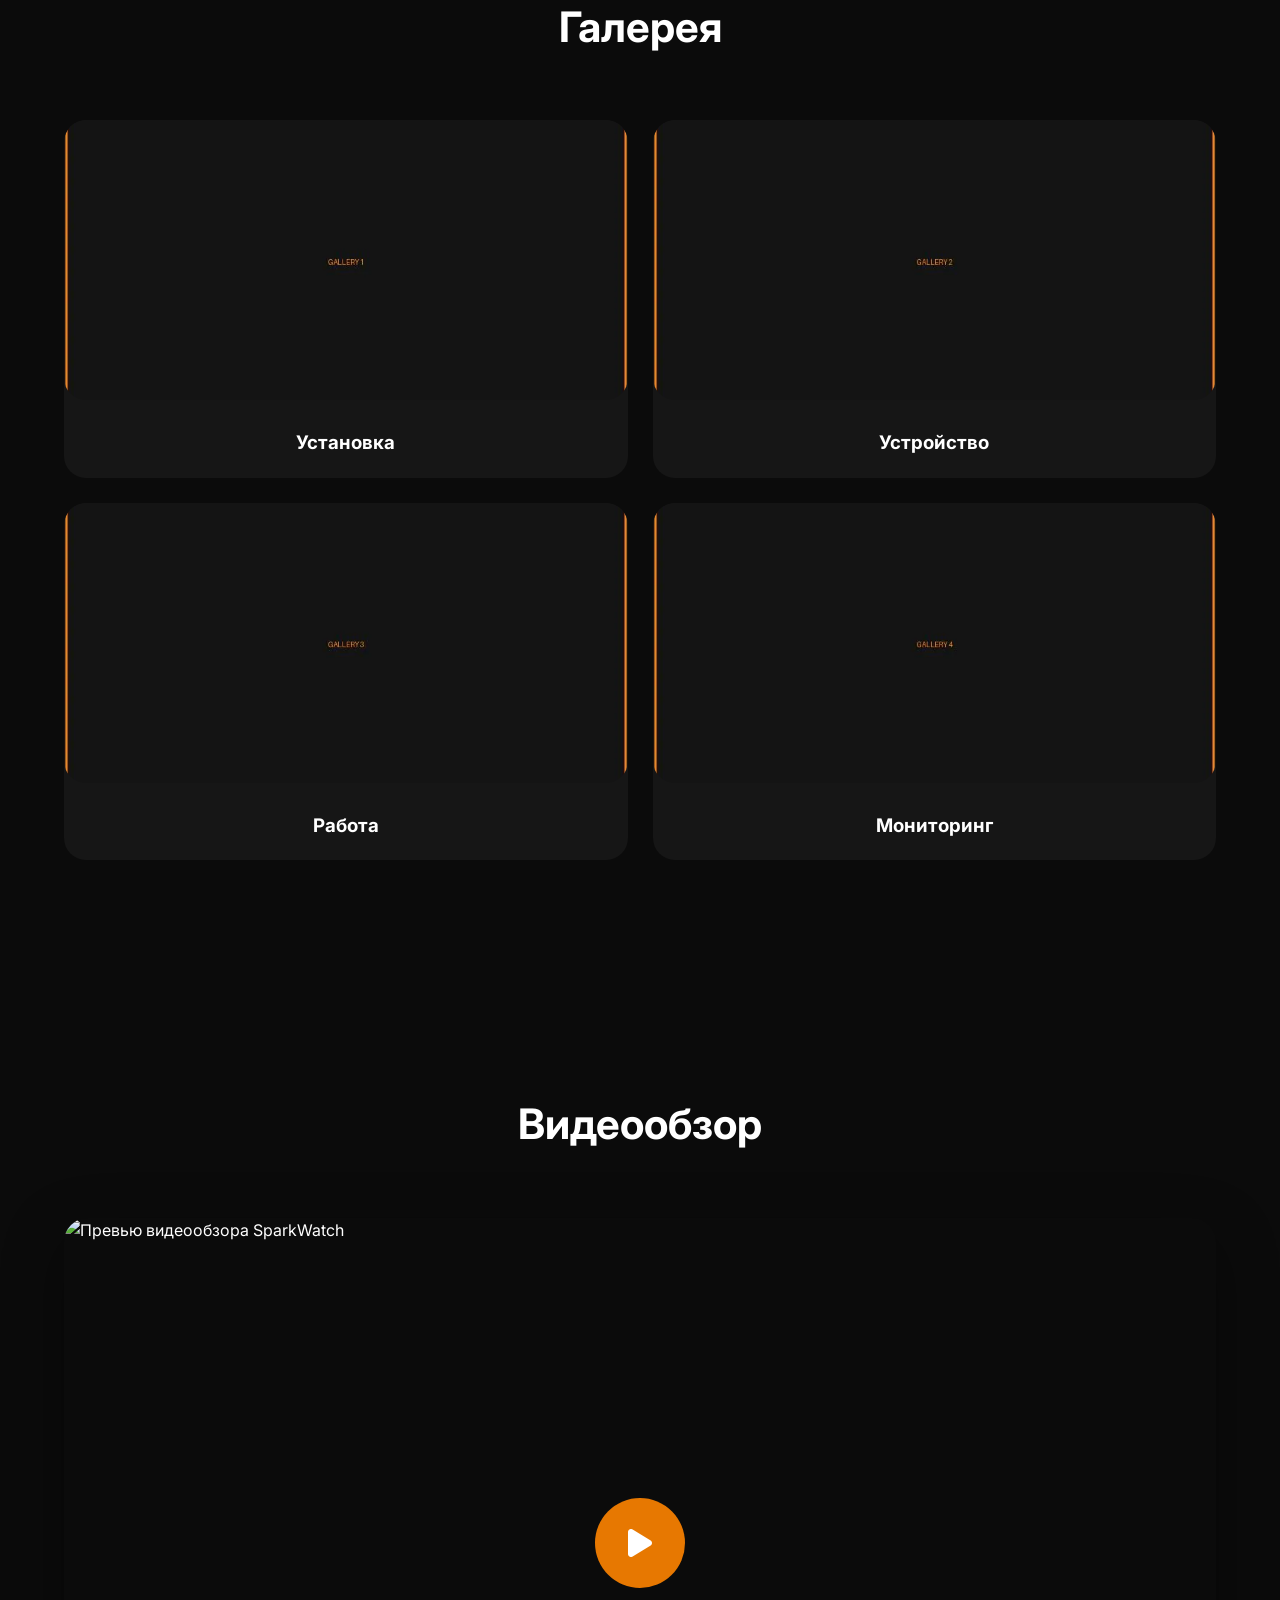
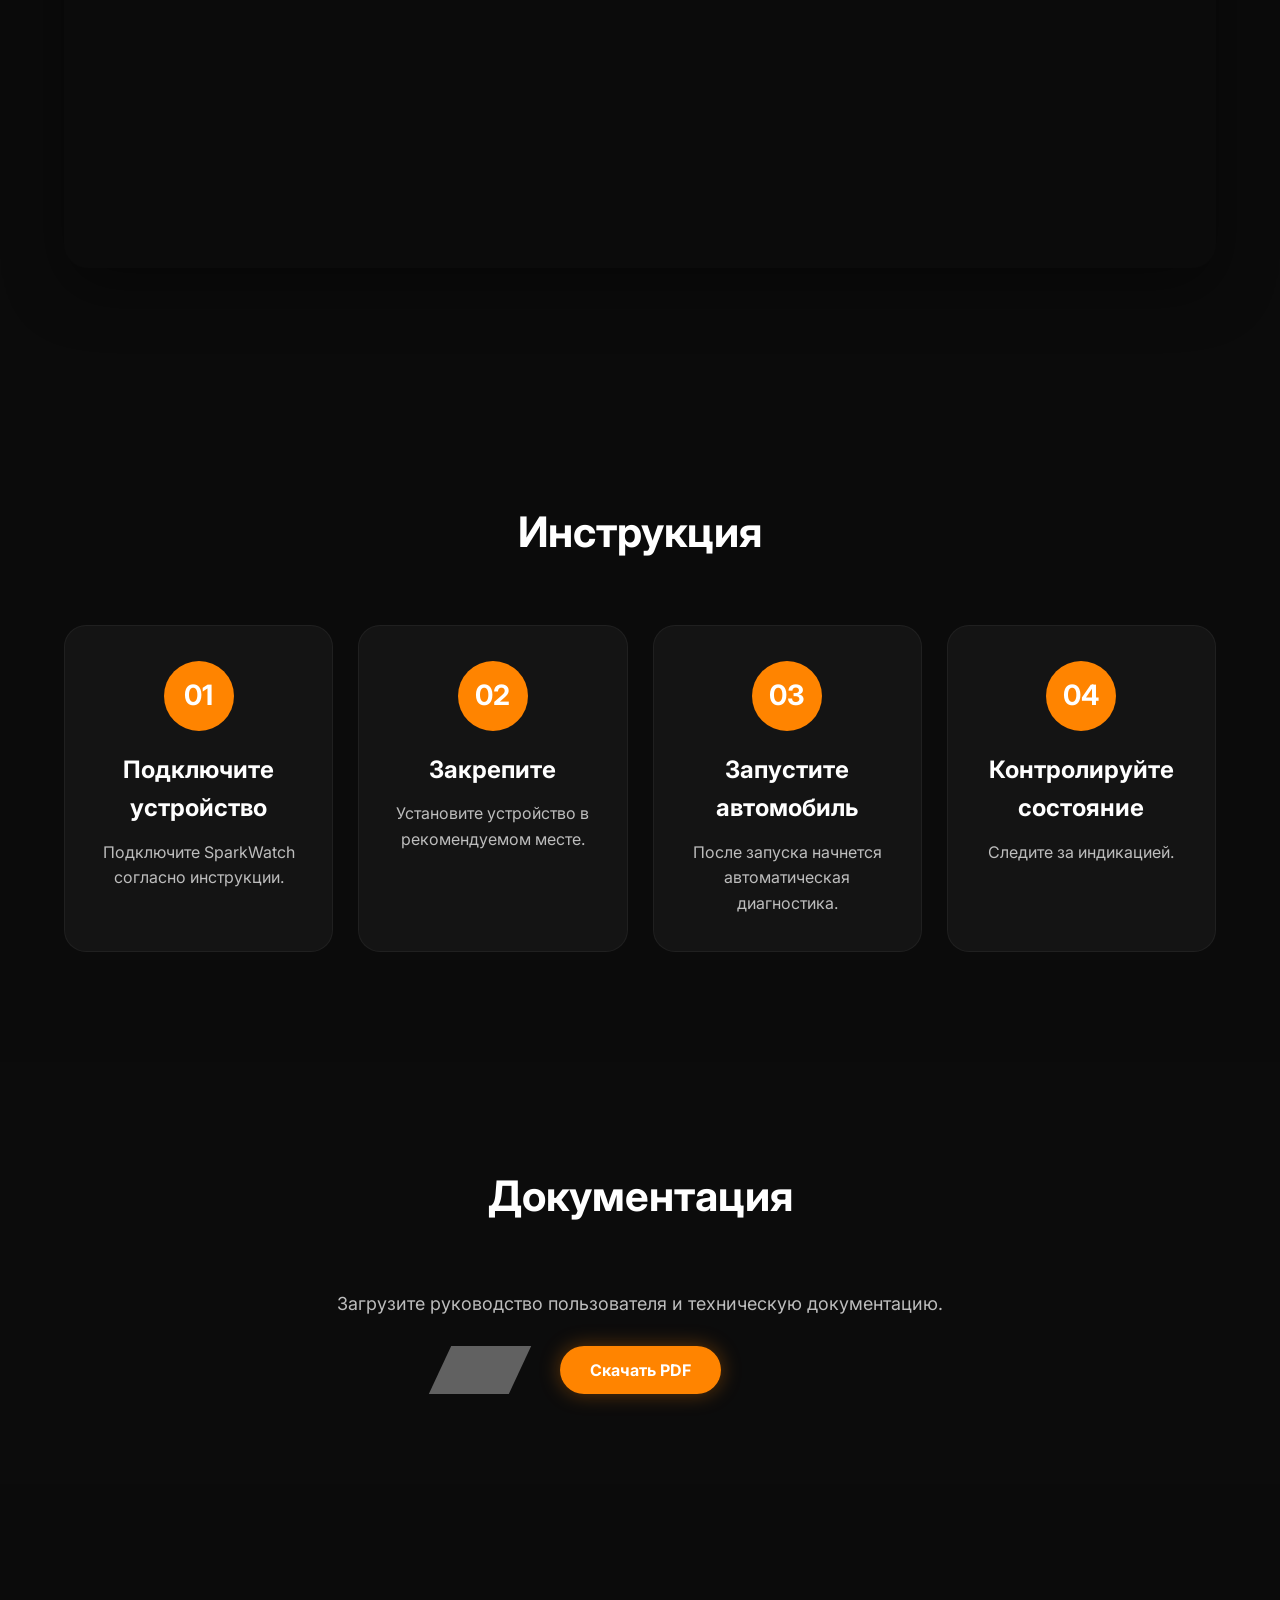
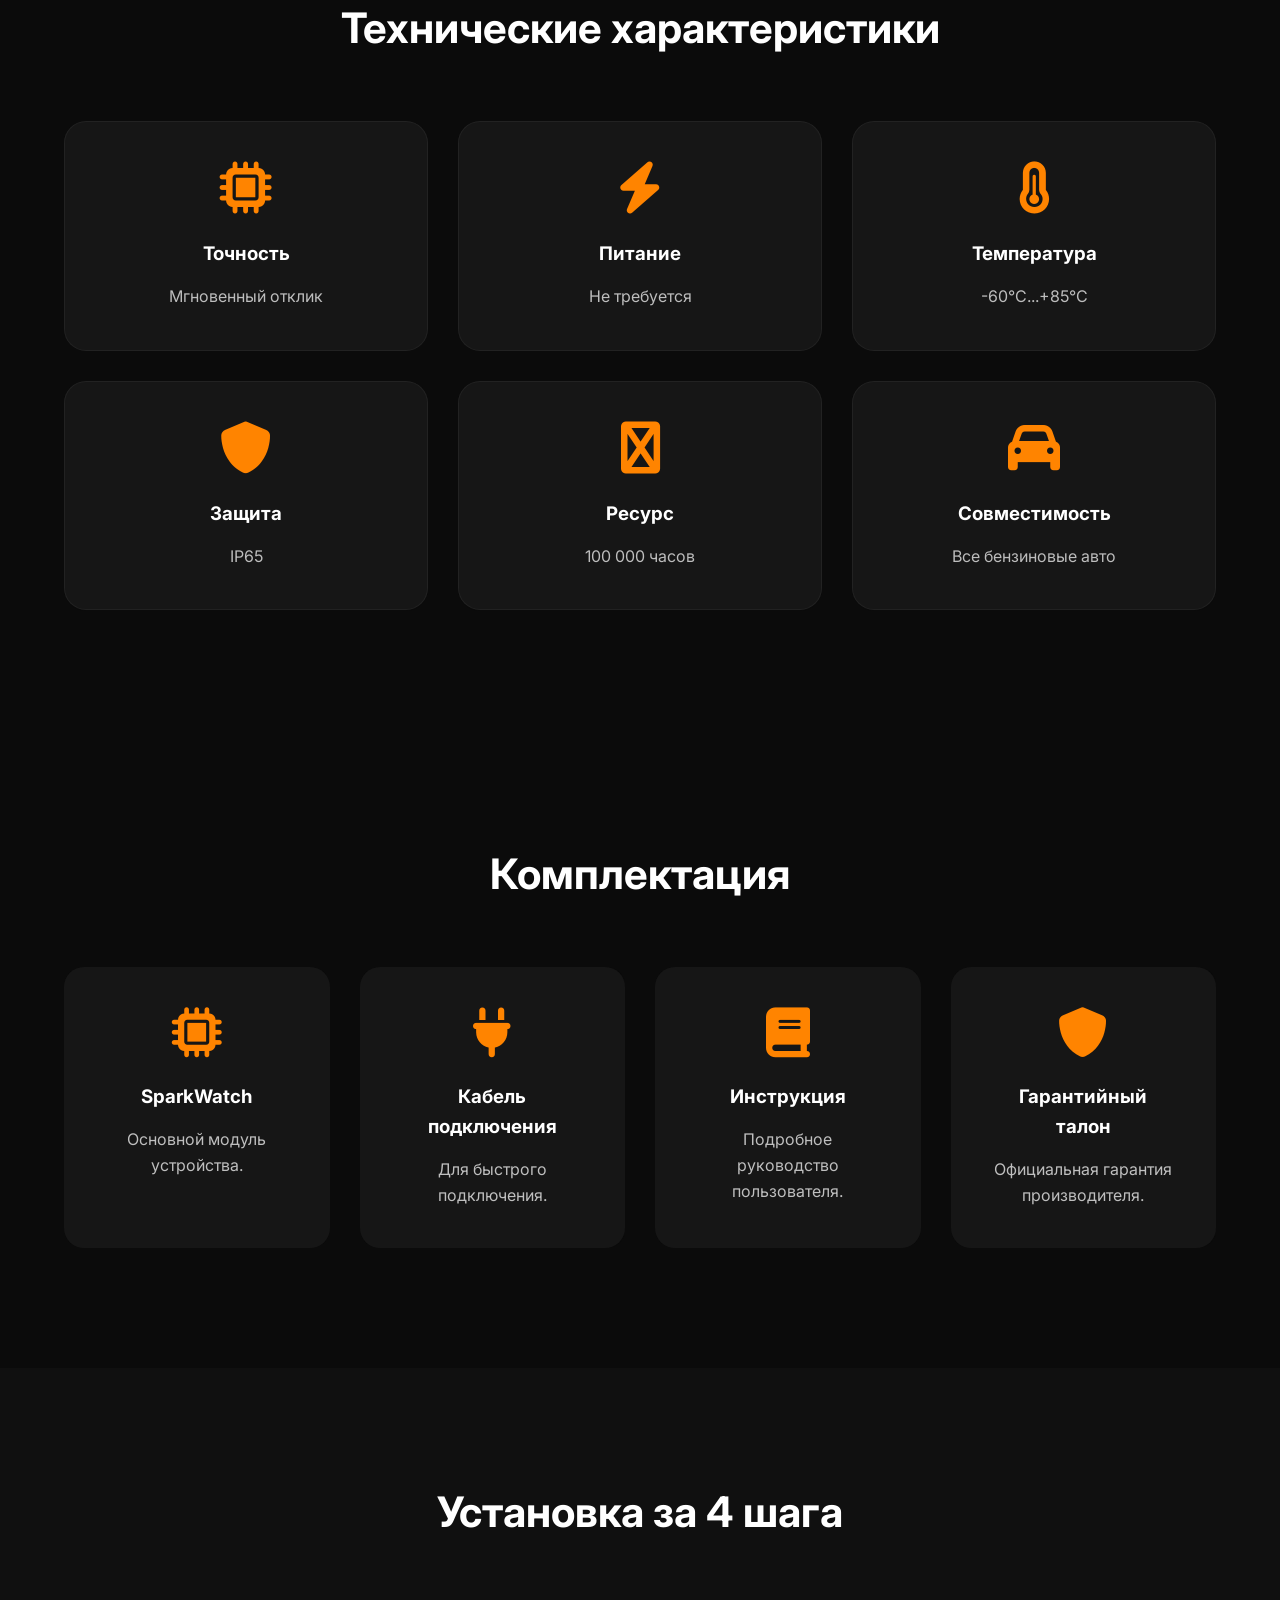
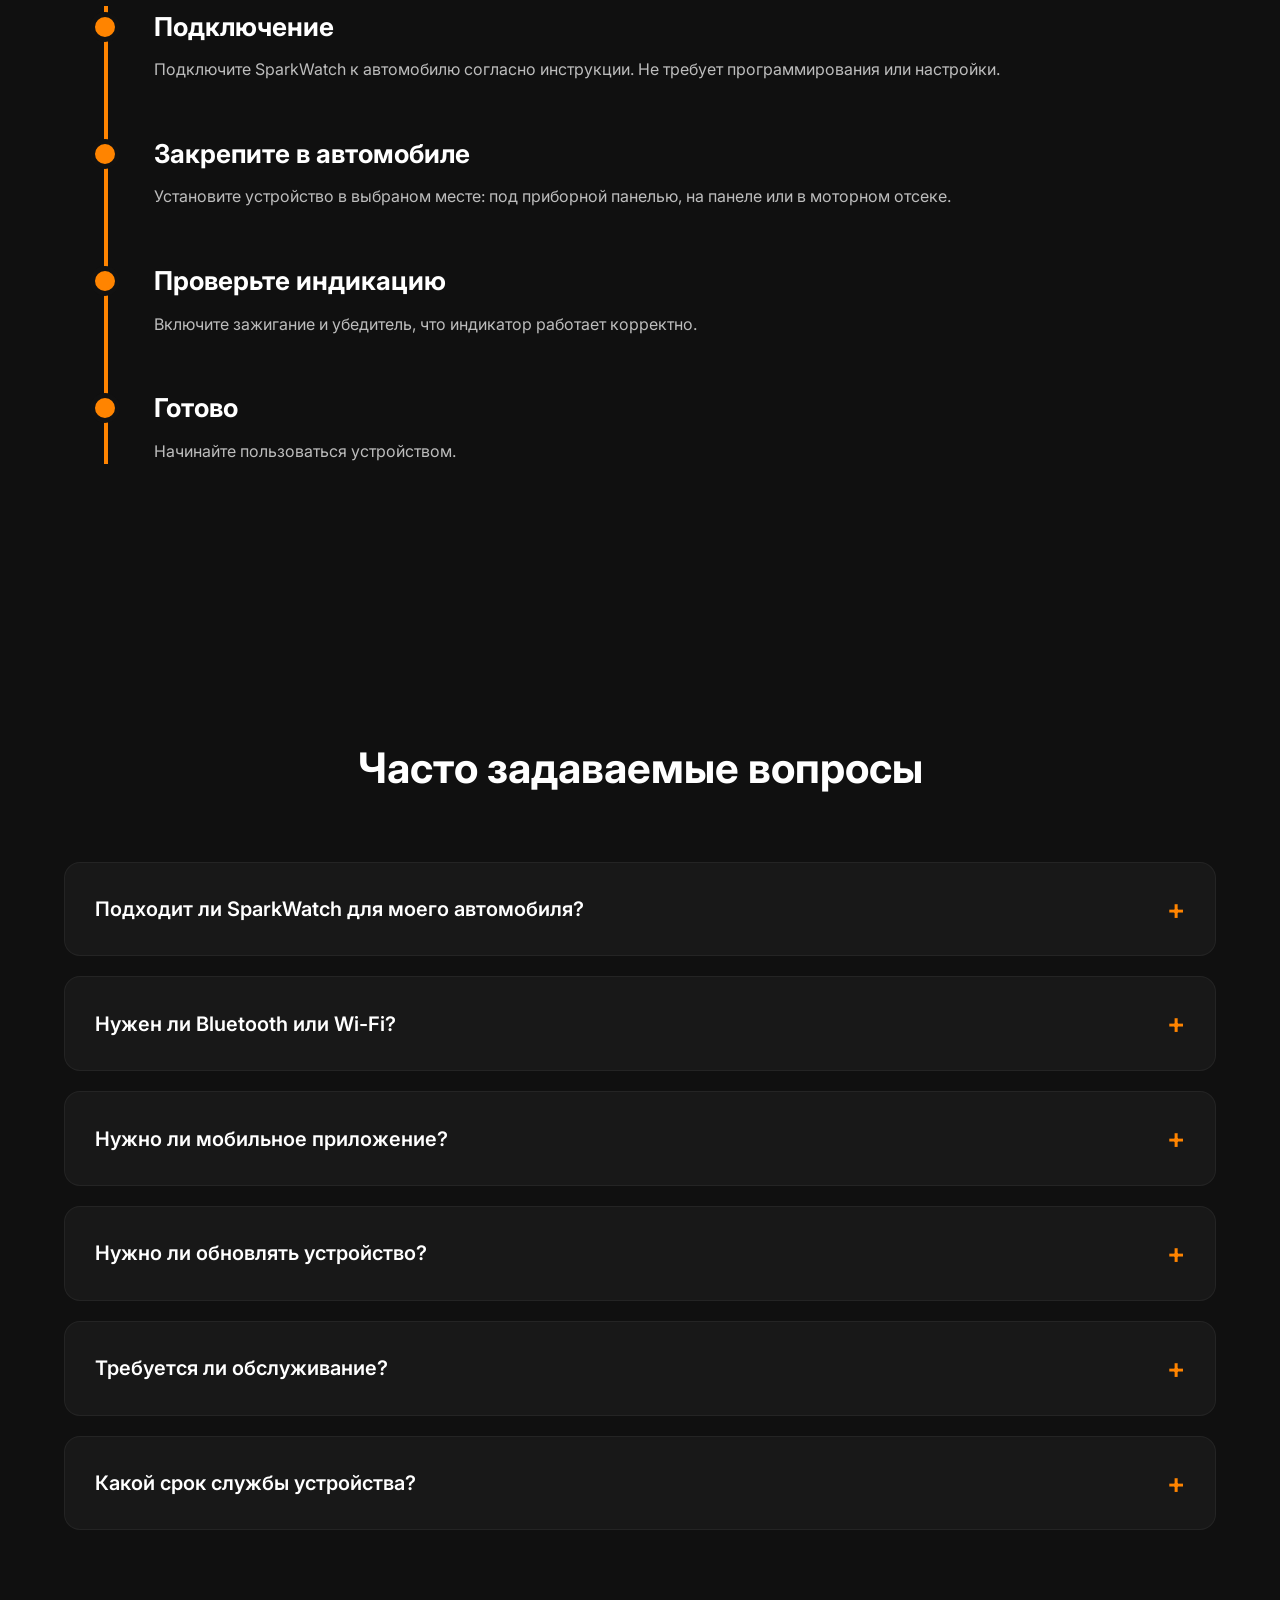
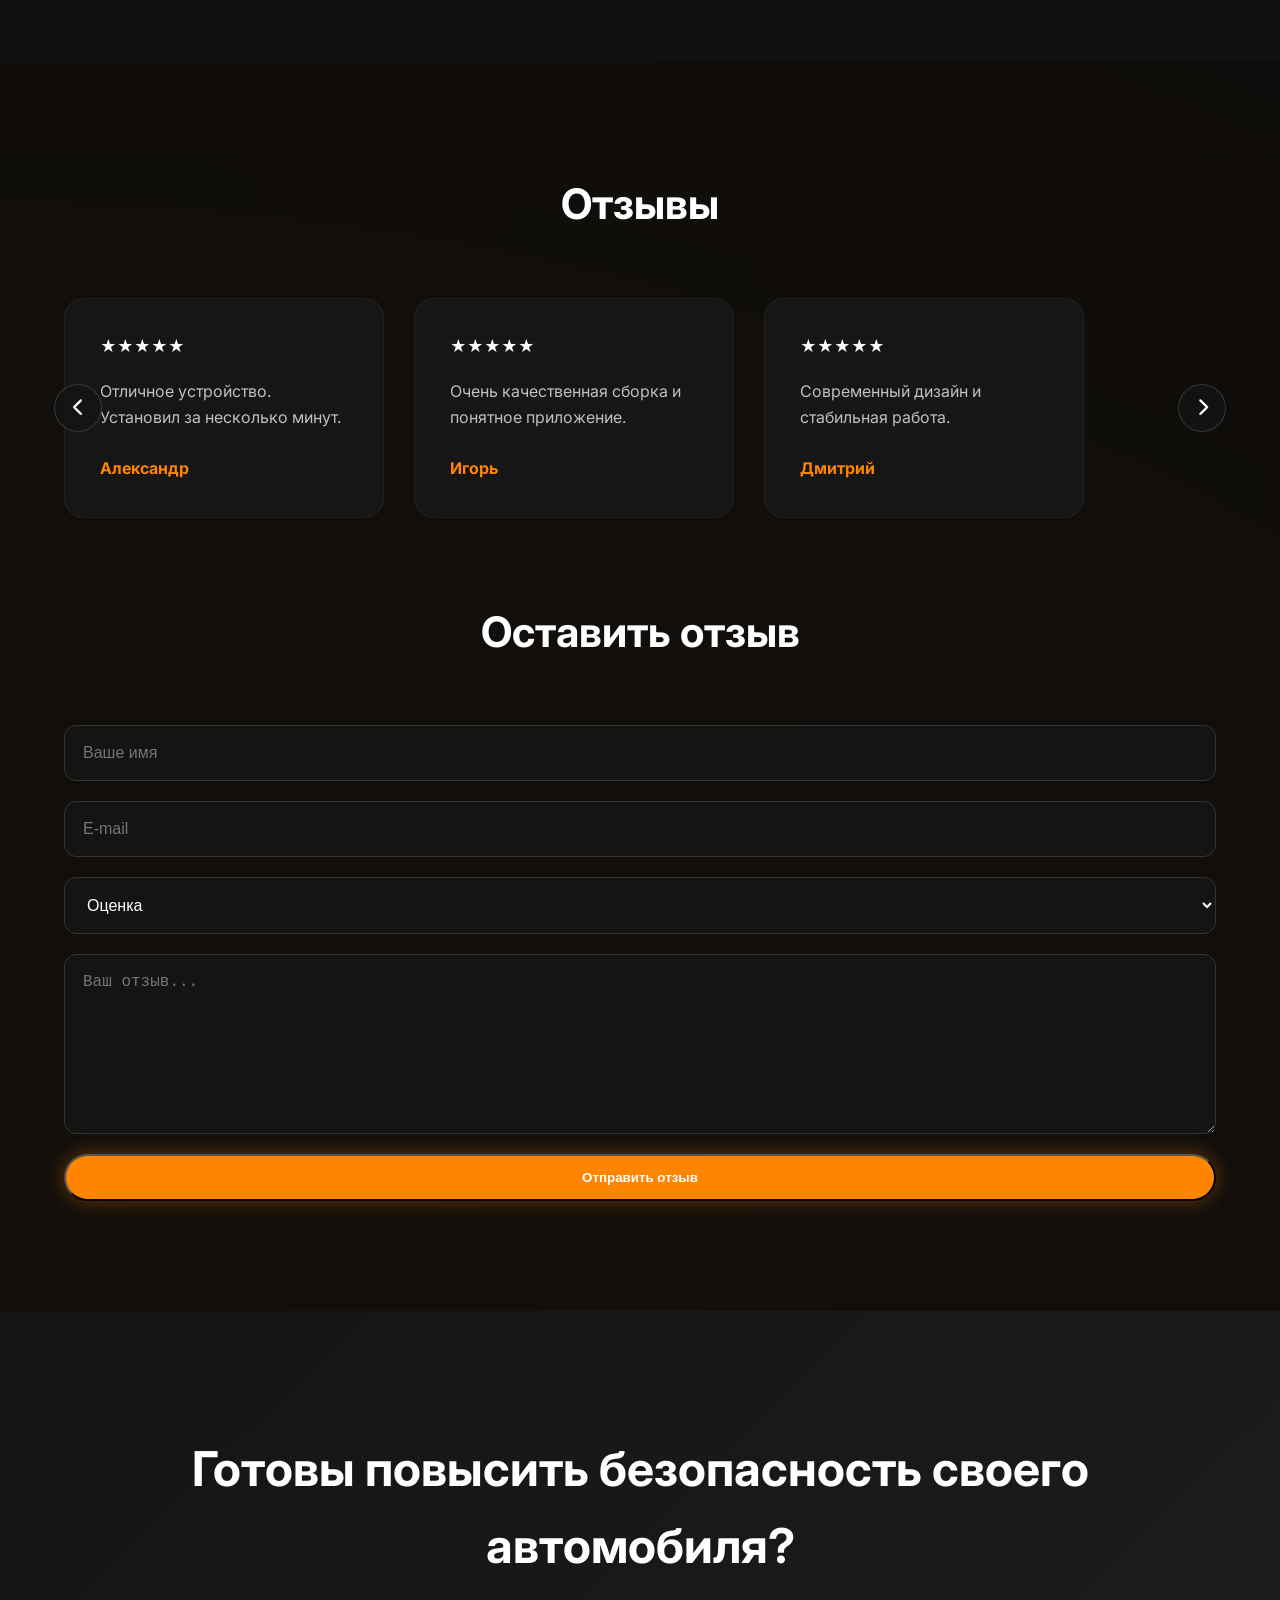
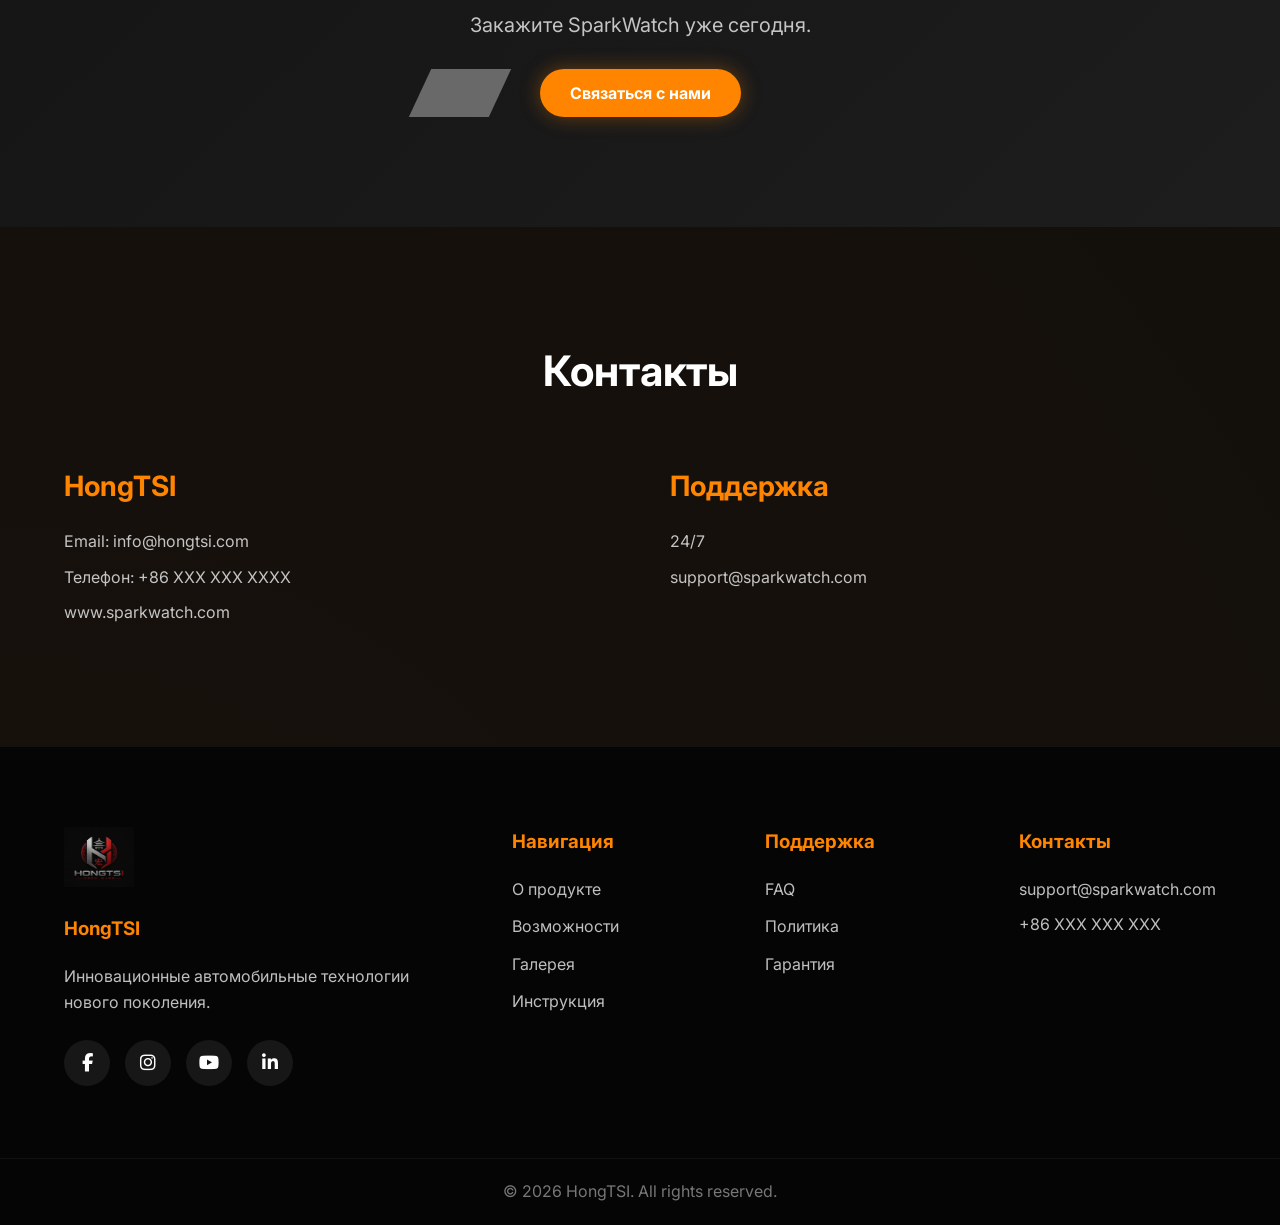
==== commit d005a8ed: "Update index.html" ====
--- a/index.html
+++ b/index.html
@@ -438,7 +438,7 @@
 
 <p class="compatibility-text">
 
-SparkWatch совместим со всеми бензиновым автомобилями.
+SparkWatch совместим со всеми бензиновыми автомобилями.
 
 </p>
 
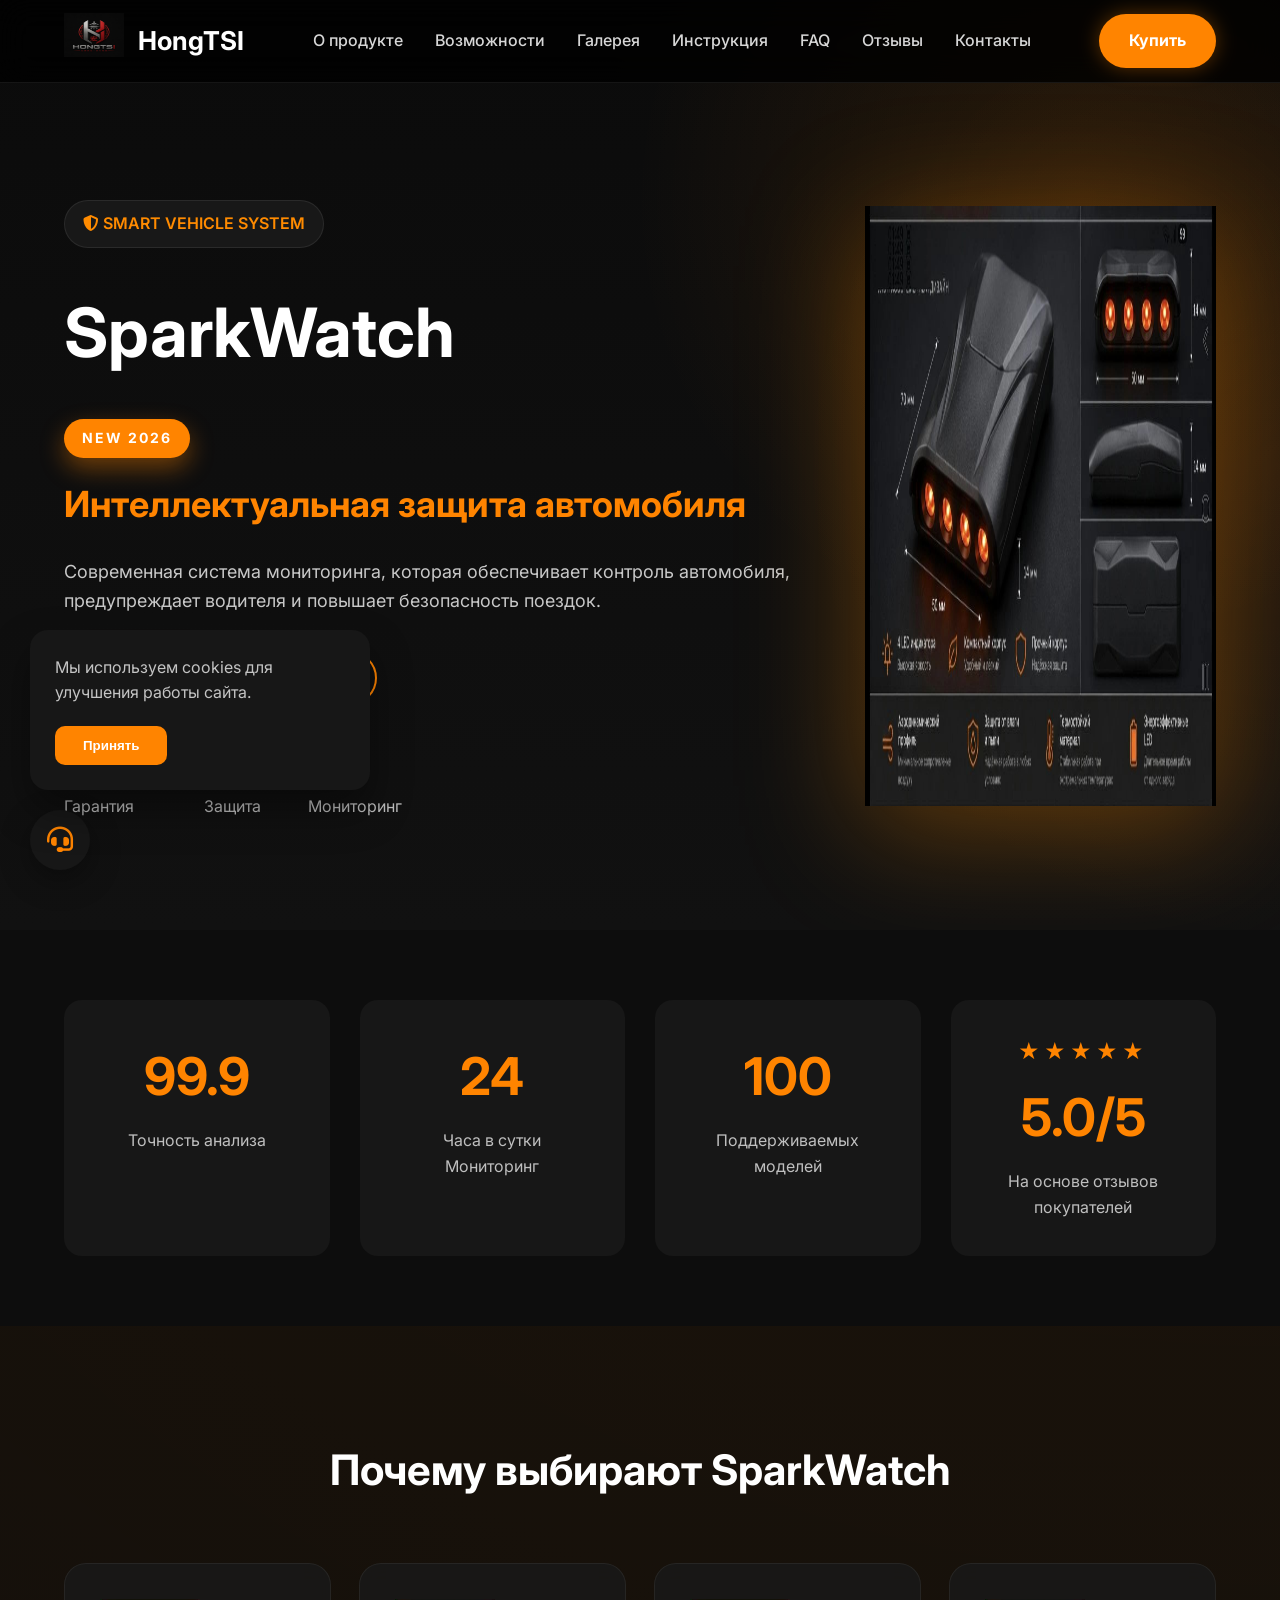
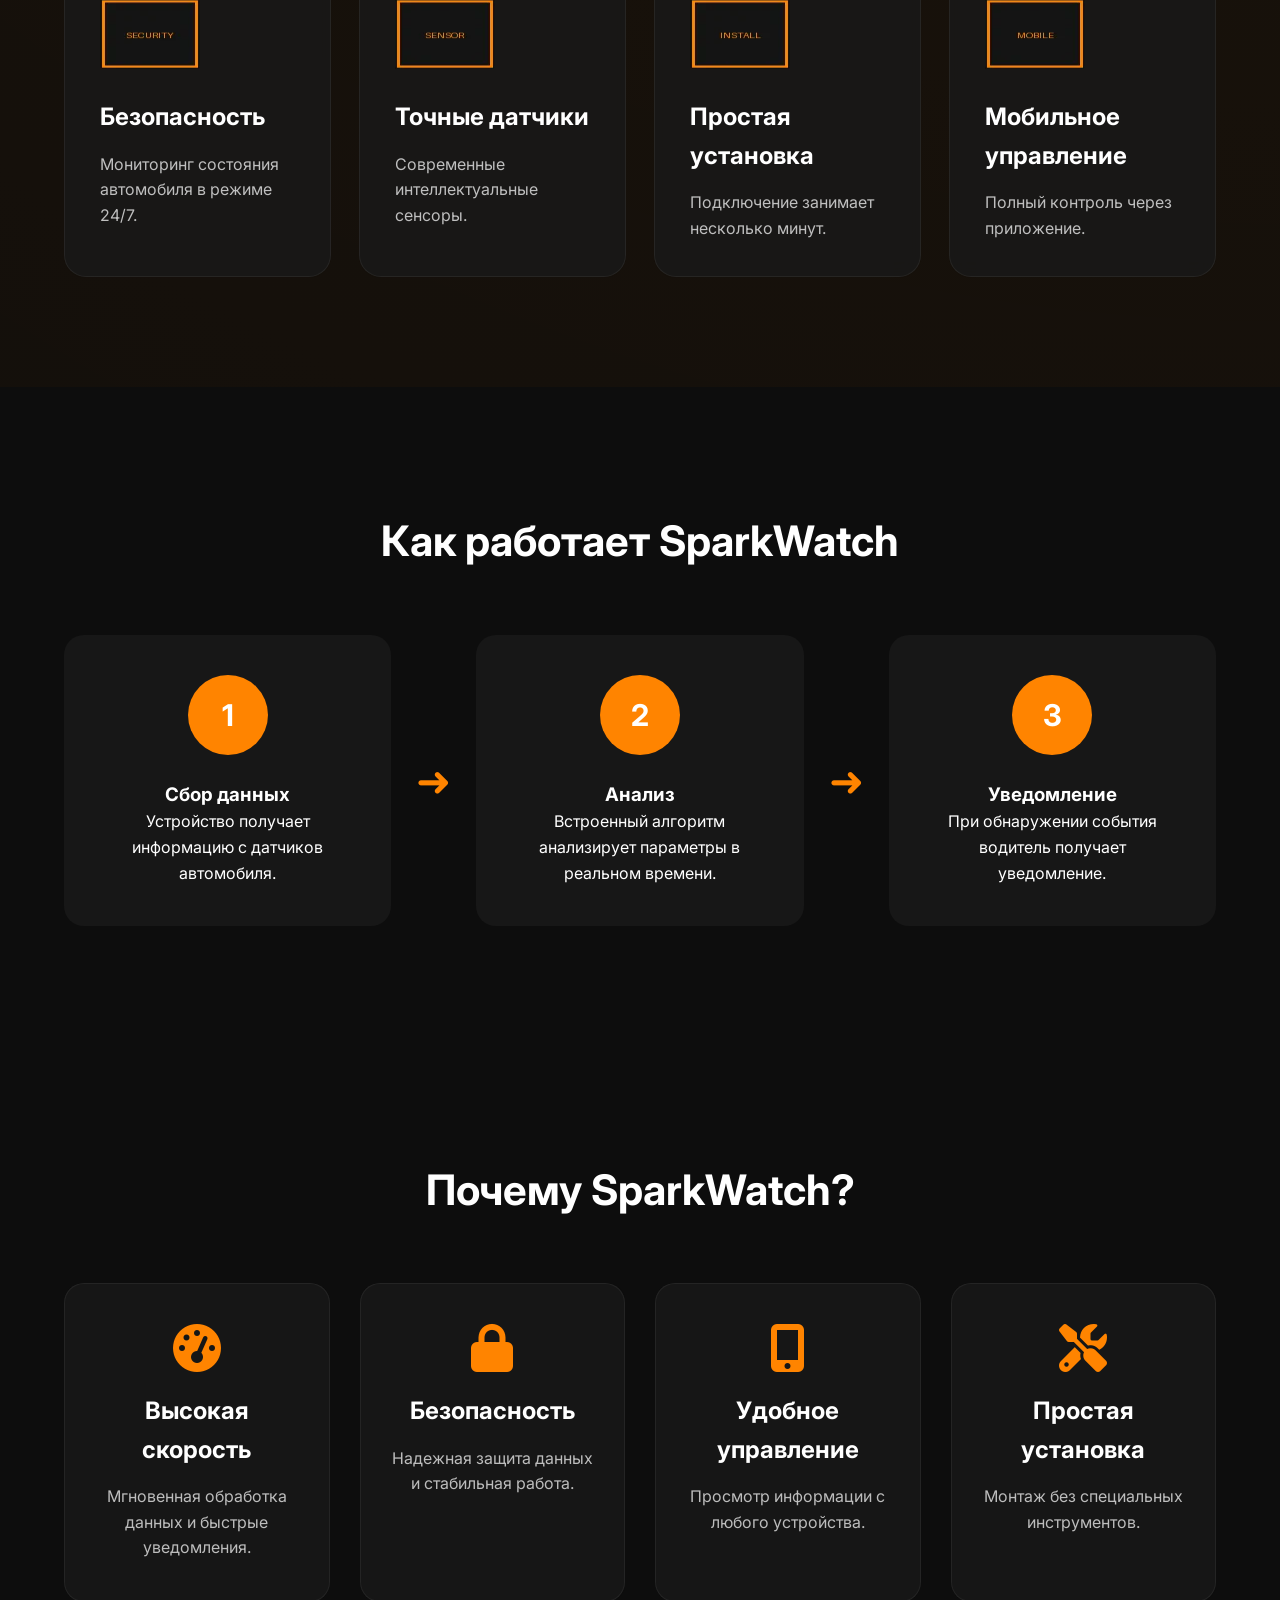
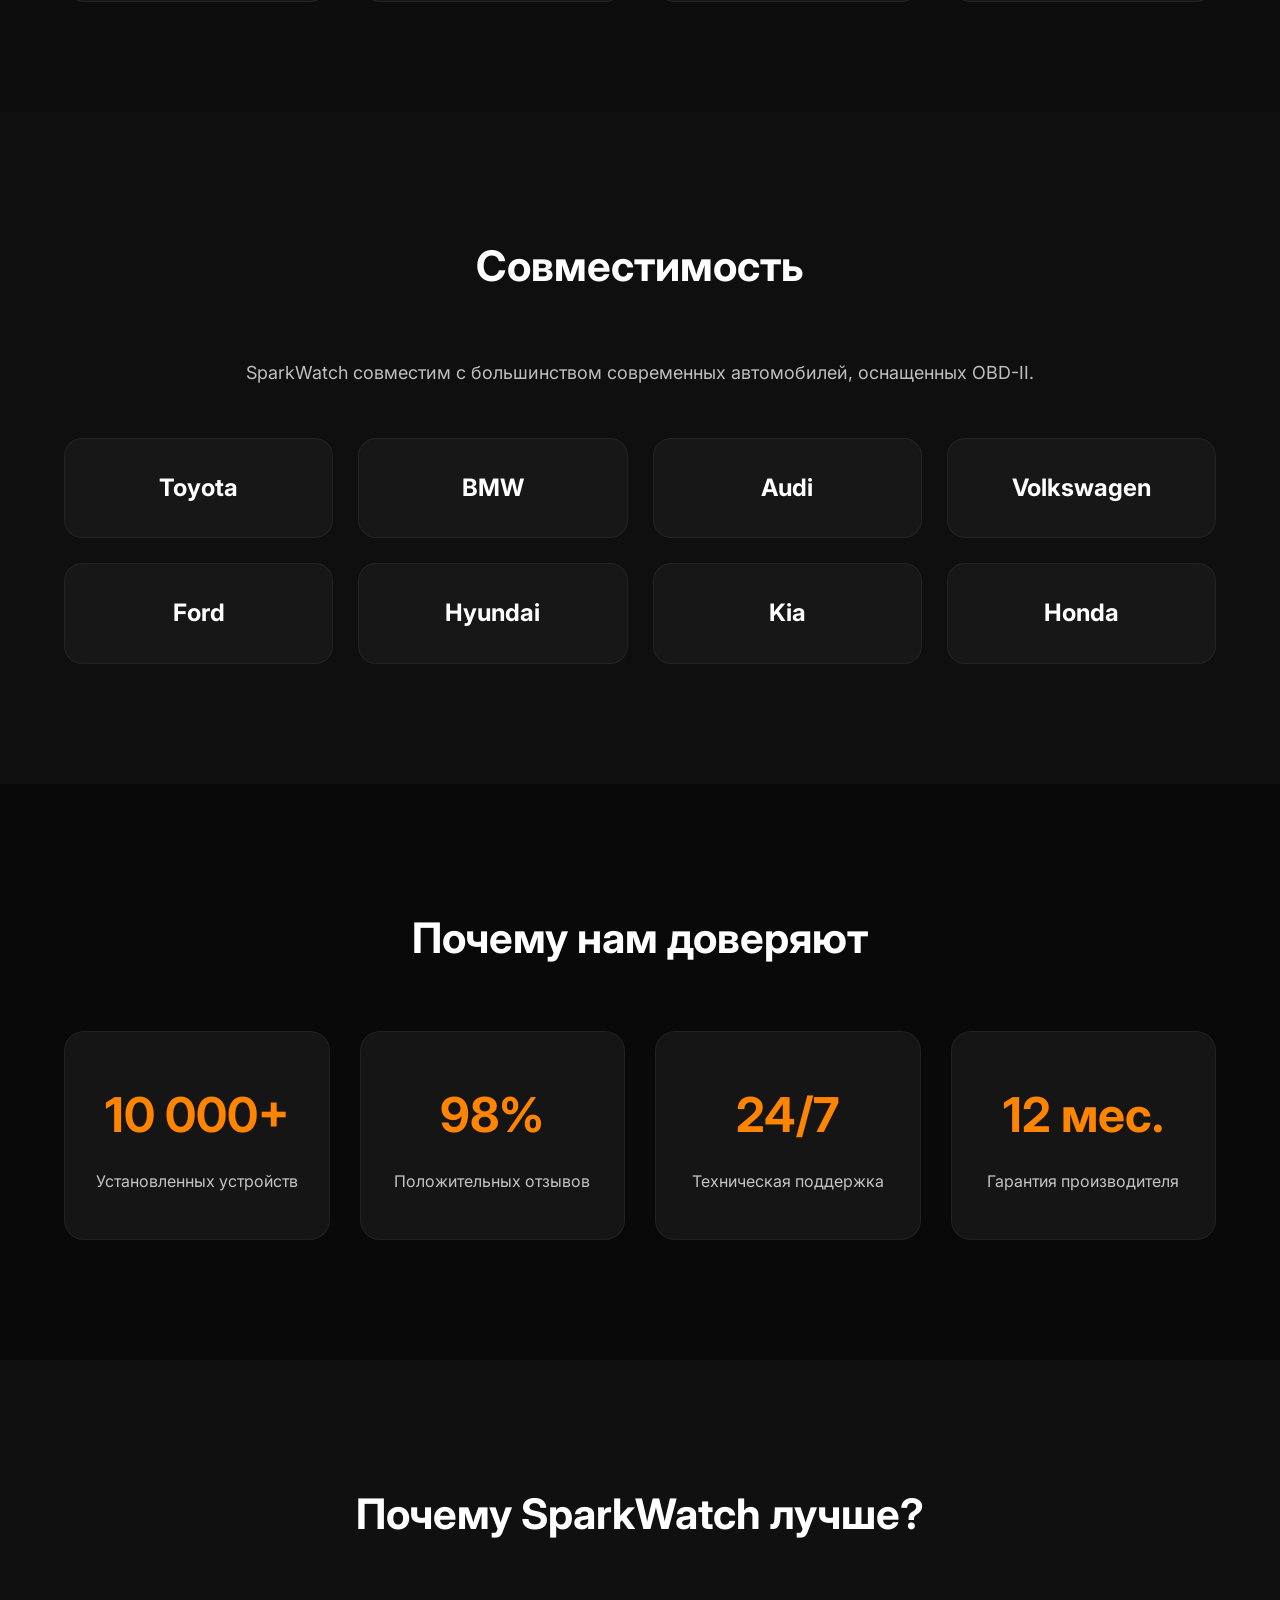
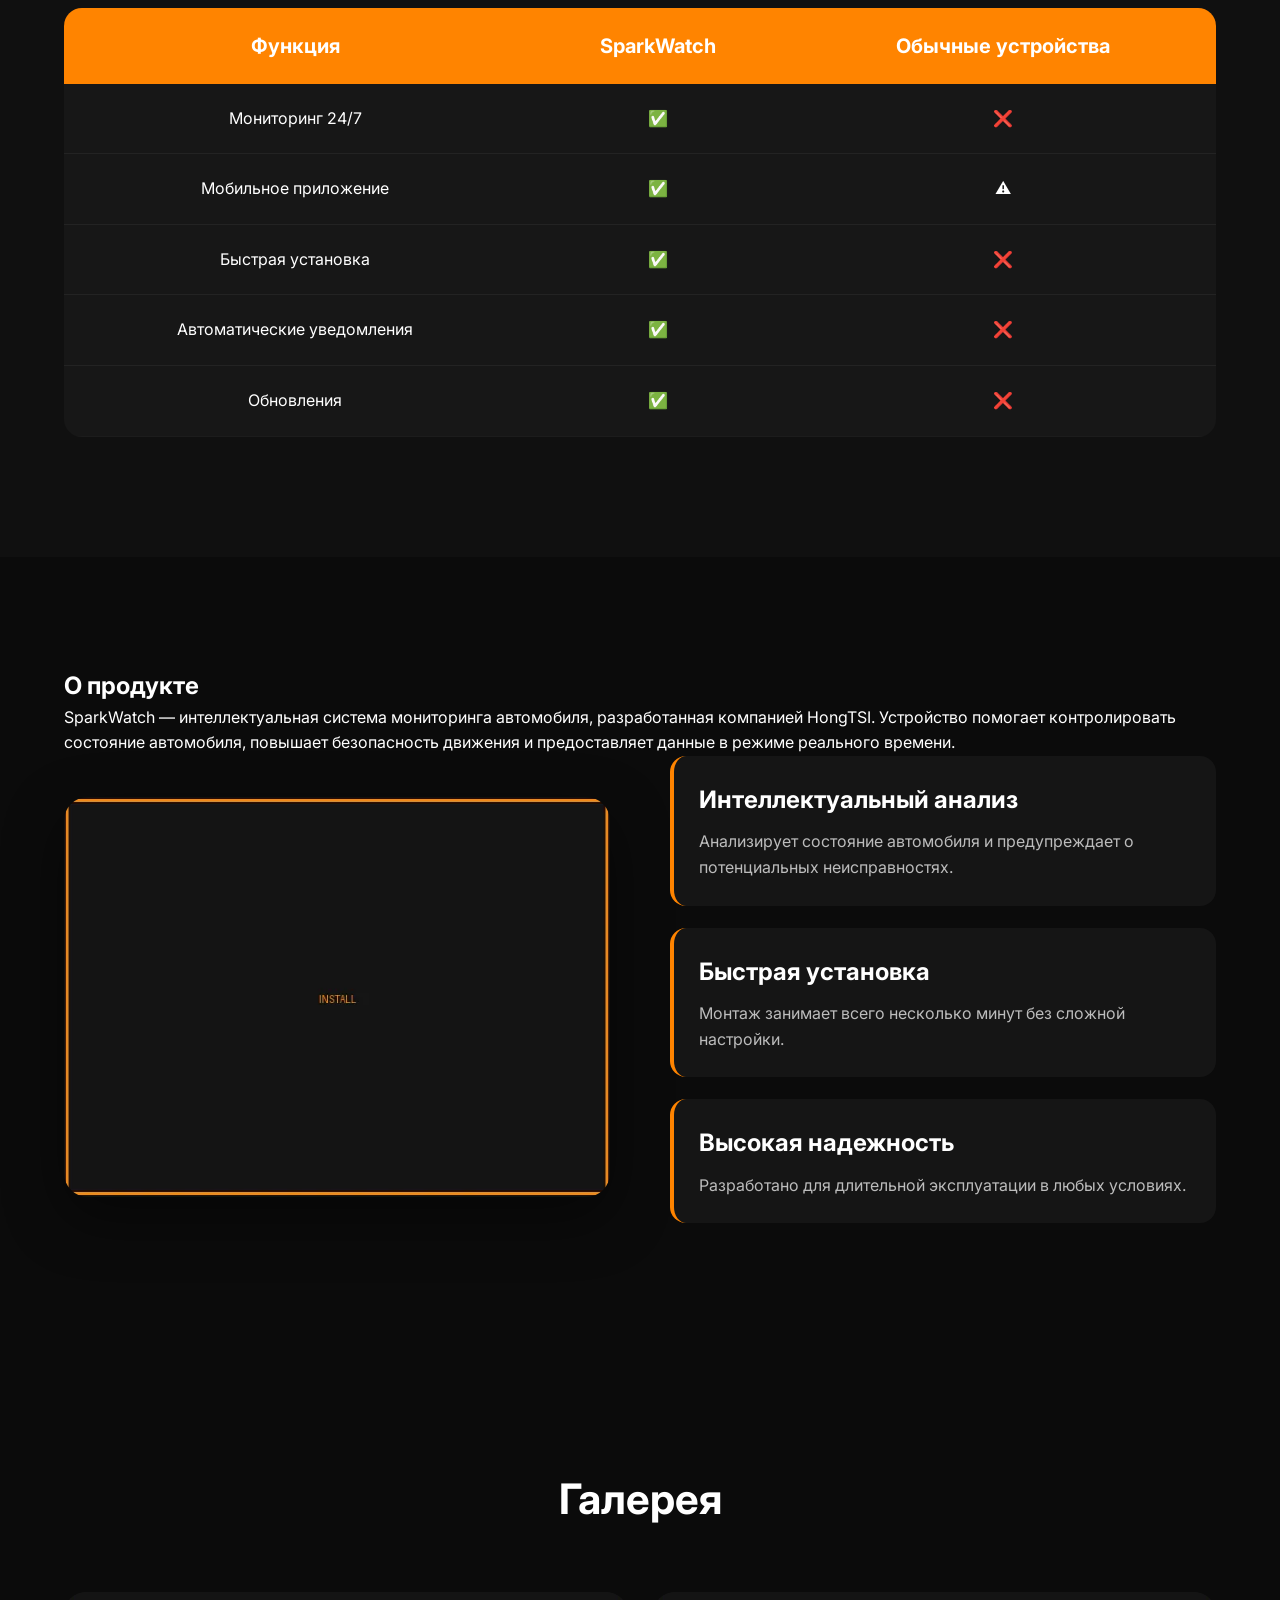
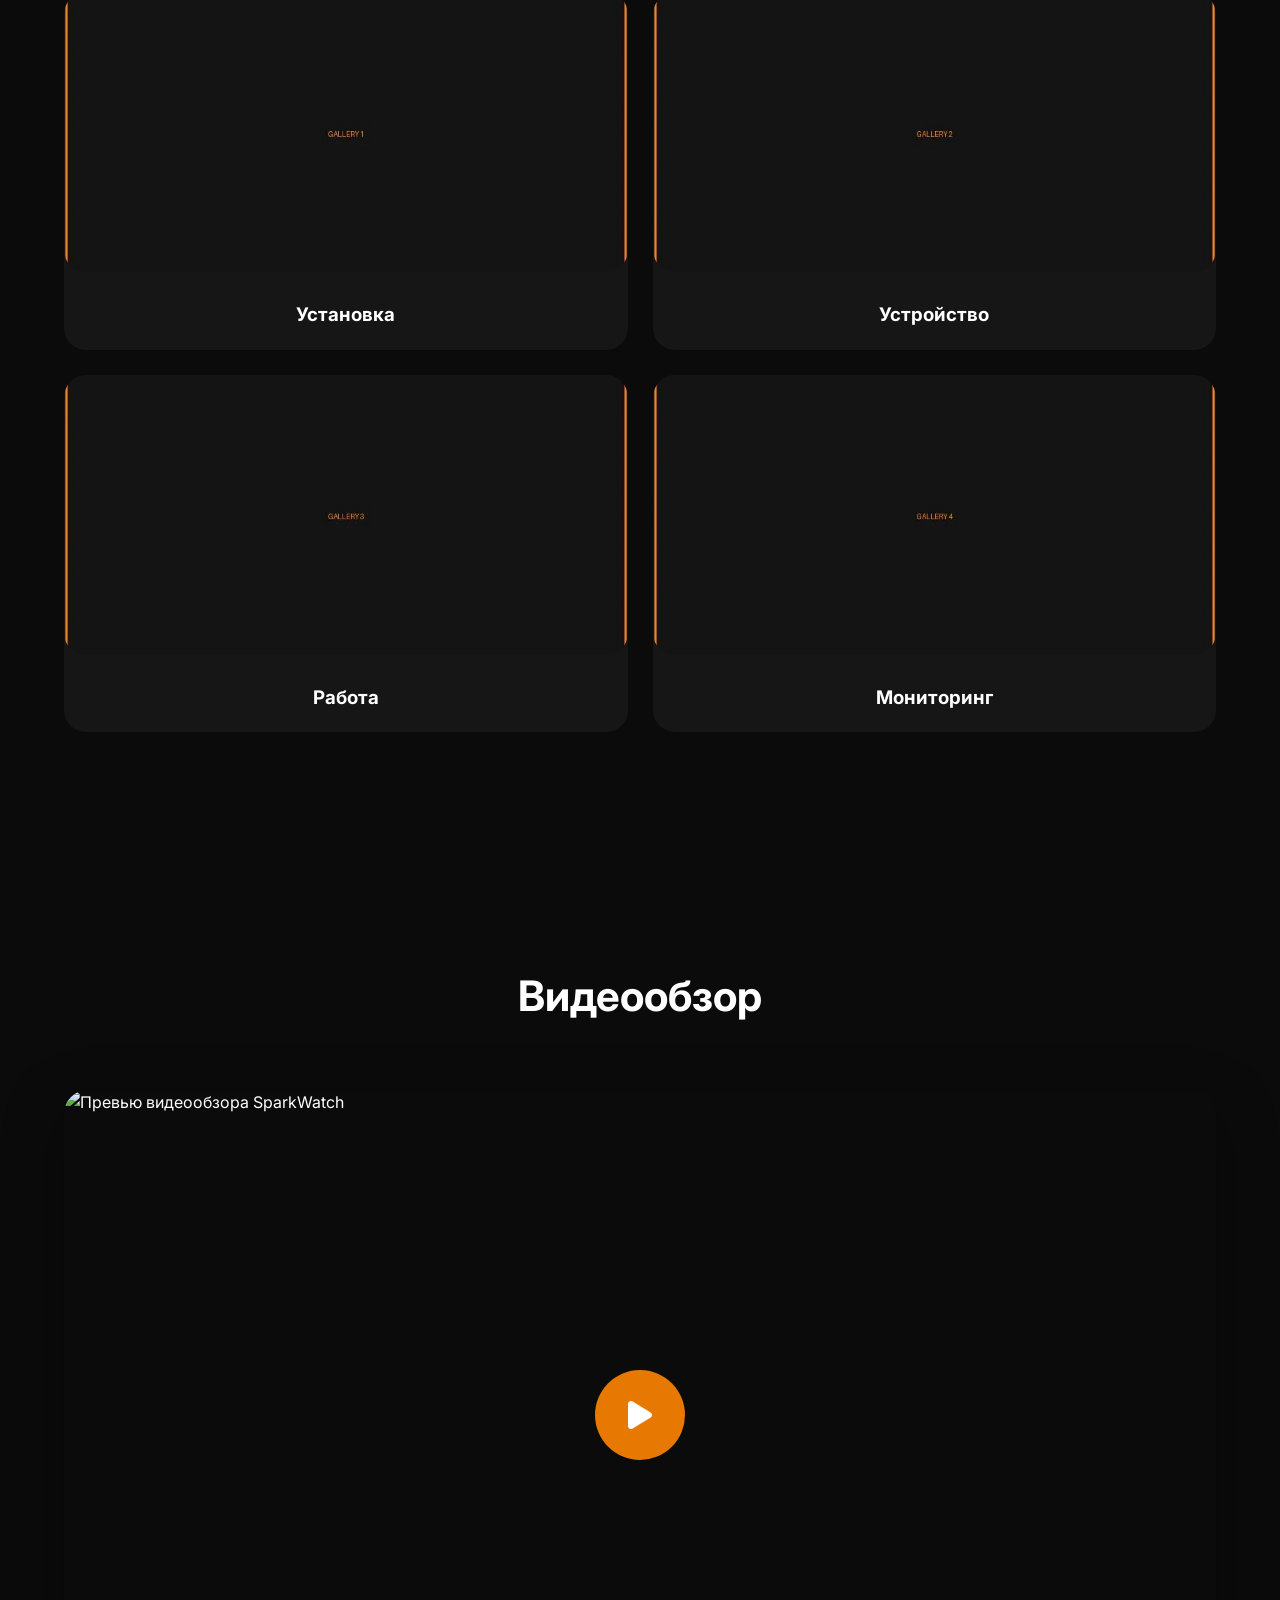
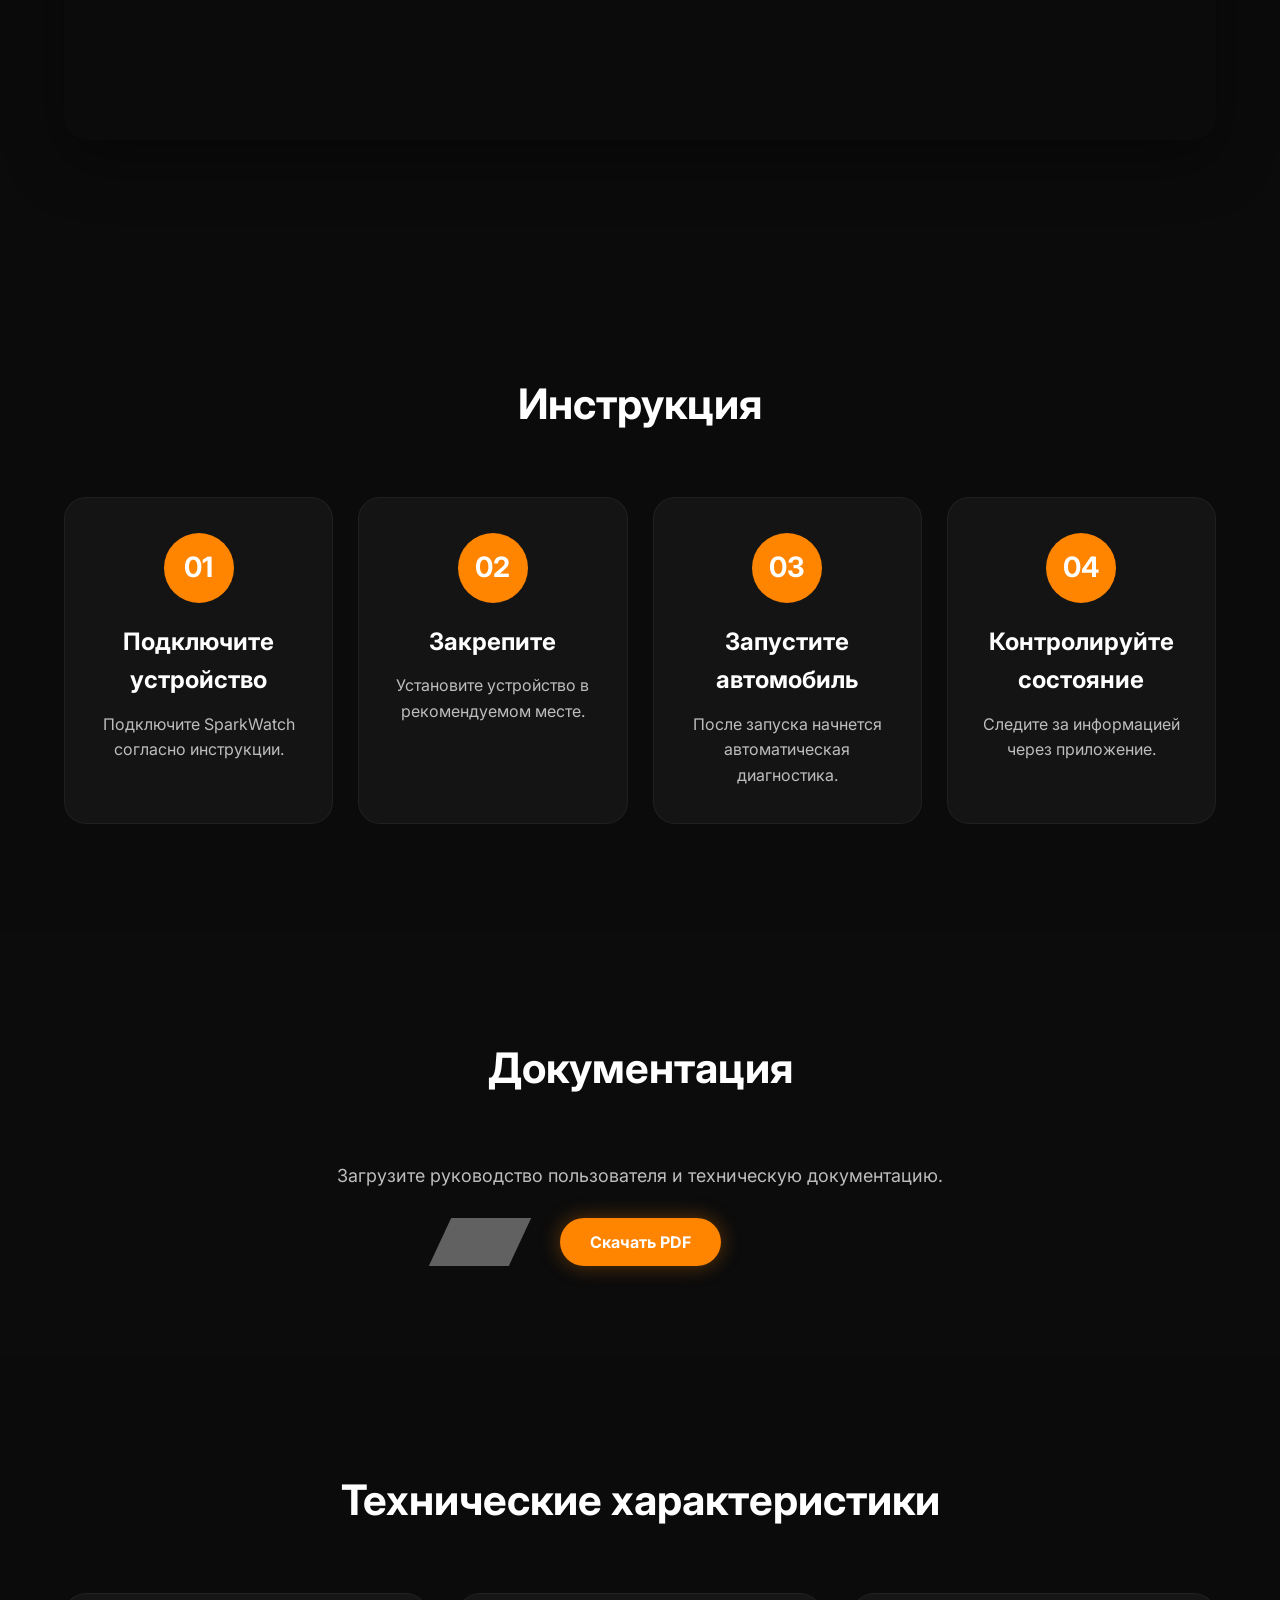
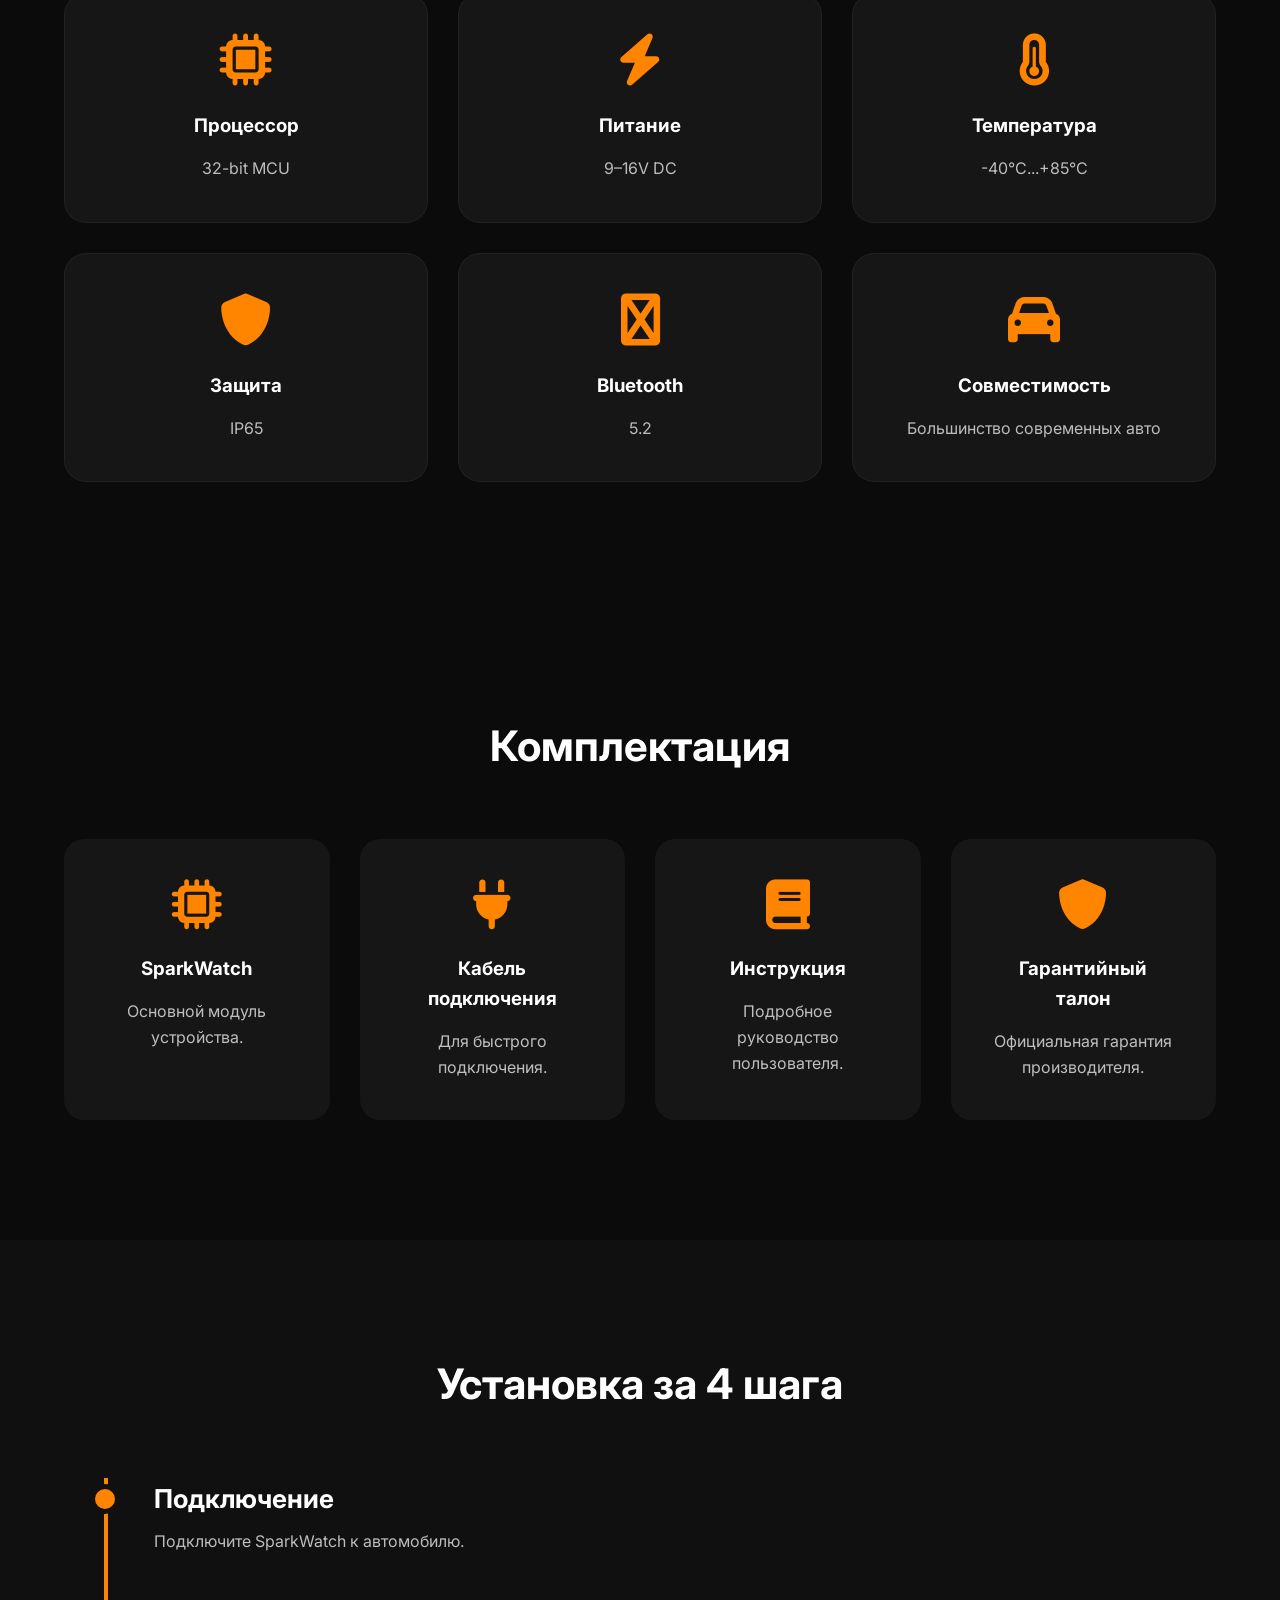
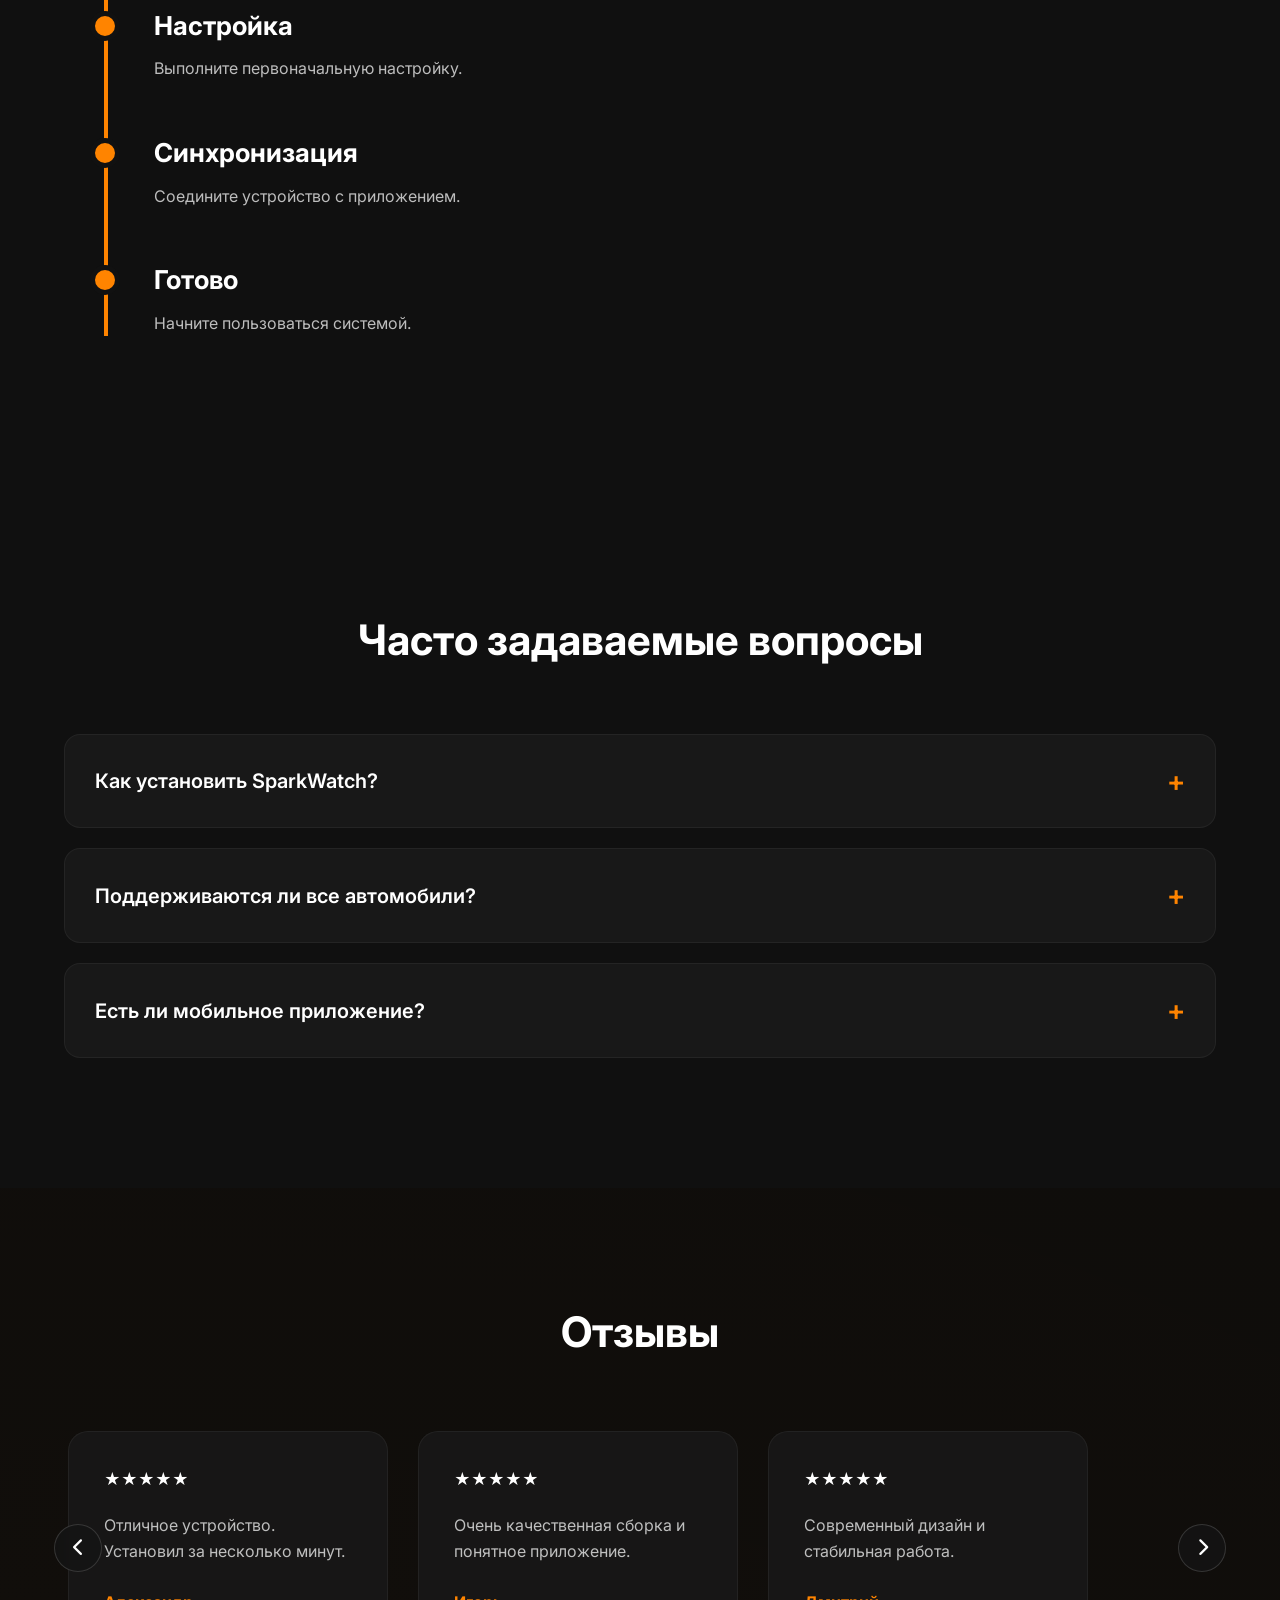
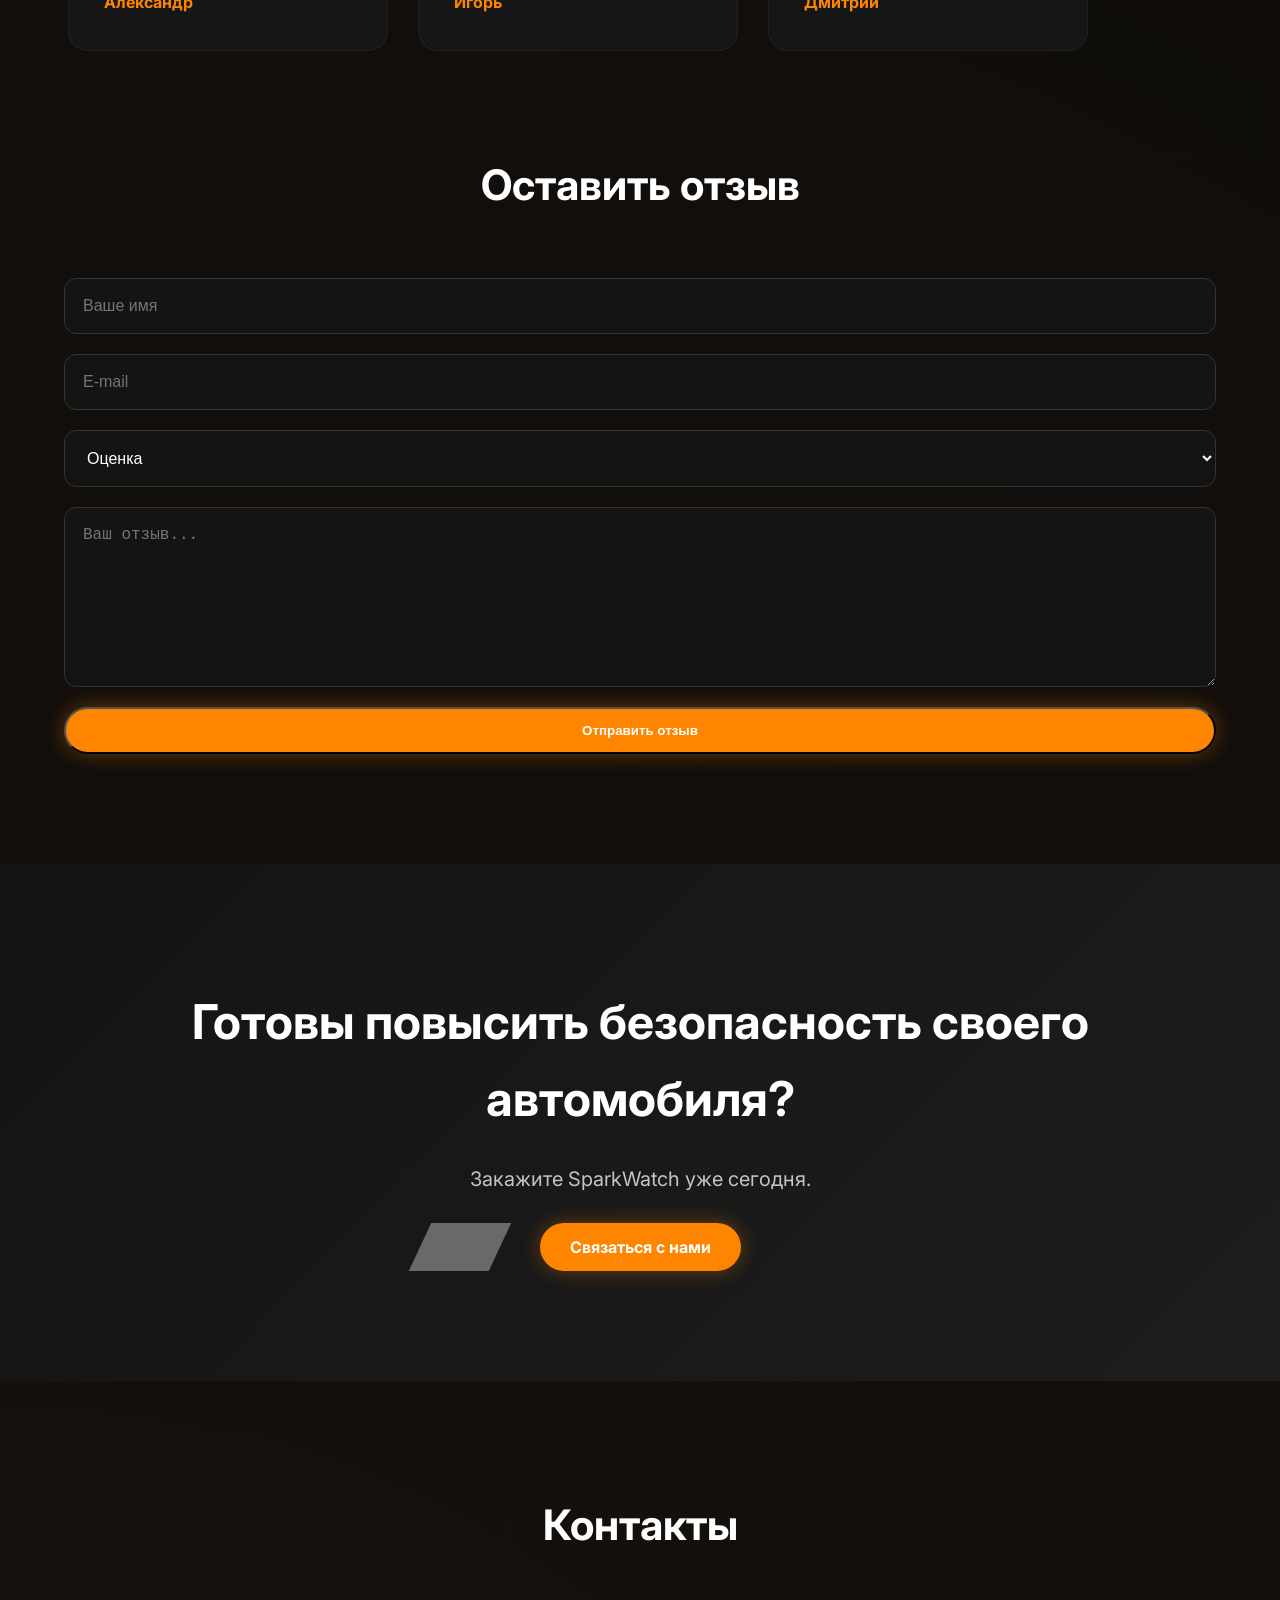
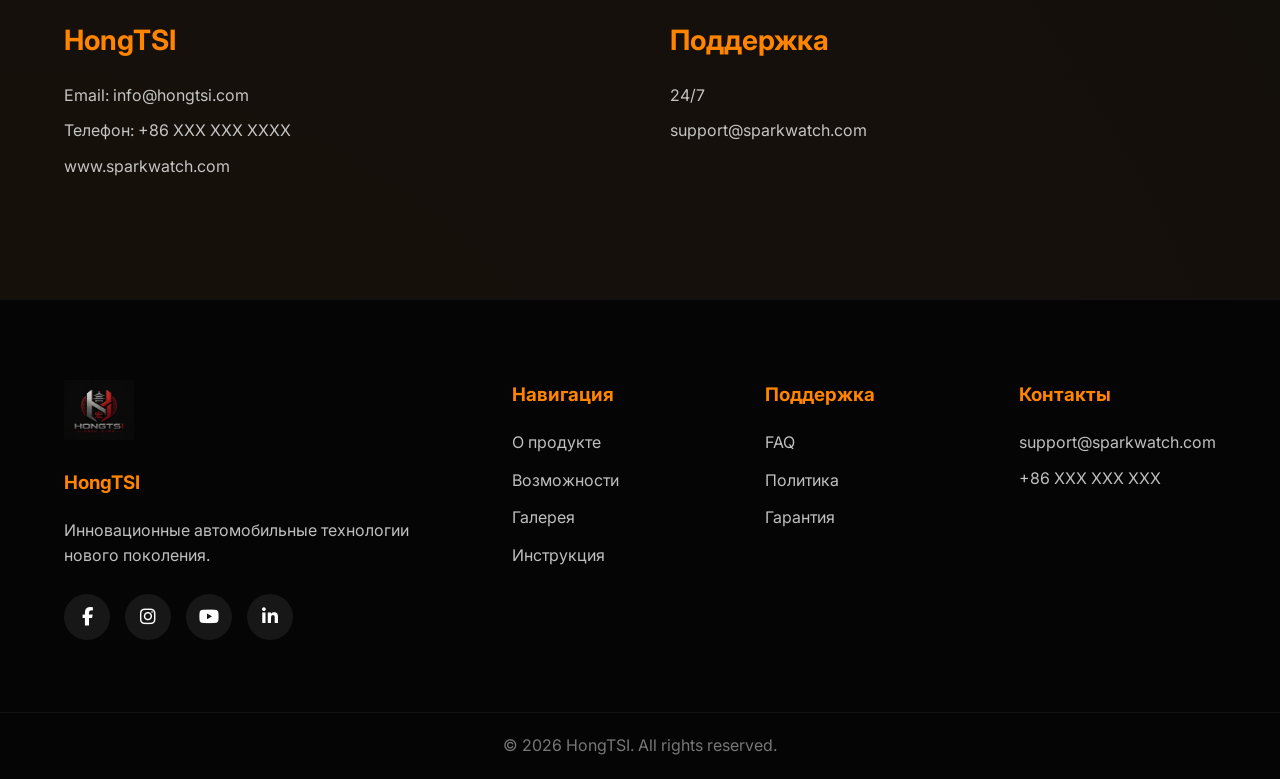
==== commit 0b04e4e3: "Add files via upload" ====
--- a/index.html
+++ b/index.html
@@ -9,7 +9,7 @@
     content="SparkWatch — интеллектуальная система мониторинга автомобиля.">
 
     <meta name="keywords"
-    content="SparkWatch, автомобиль, диагностика, безопасность, мониторинг">
+    content="SparkWatch, автомобиль, диагностика, безопасность, OBD, мониторинг">
 
     <meta name="author"
     content="HongTSI">
@@ -137,7 +137,7 @@
 
 <p>
 
-Точная система мониторинга,
+Современная система мониторинга,
 которая обеспечивает контроль автомобиля,
 предупреждает водителя и повышает безопасность поездок.
 
@@ -296,12 +296,12 @@
 </picture>
 
 <h3>
-Мгновенное срабатывание
+Точные датчики
 </h3>
 
 <p>
 
-Сигнал обрабатывается без задержек.
+Современные интеллектуальные сенсоры.
 
 </p>
 
@@ -322,7 +322,7 @@
 
 <p>
 
-Подключение занимает несколько минут и не требует программирования или настройки.
+Подключение занимает несколько минут.
 
 </p>
 
@@ -337,12 +337,13 @@
 
 <h3>
 
-Работает всегда
+Мобильное управление
+
 </h3>
 
 <p>
 
-Без Bluetooth, WI-FI, мобильного приложения и обновлений. Установил - и пользуешся.
+Полный контроль через приложение.
 
 </p>
 
@@ -365,7 +366,7 @@
 <div class="workflow-item">
 <div class="circle">1</div>
 <h3>Сбор данных</h3>
-<p>Устройство получает информацию с датчиков.</p>
+<p>Устройство получает информацию с датчиков автомобиля.</p>
 </div>
 
 <div class="arrow">➜</div>
@@ -400,26 +401,26 @@
 
 <div class="adv-card">
 <i class="fa-solid fa-gauge-high"></i>
-<h3>Мгновенная реакция</h3>
-<p>Обработка сигнала без задержек и быстрое уведомление.</p>
+<h3>Высокая скорость</h3>
+<p>Мгновенная обработка данных и быстрые уведомления.</p>
 </div>
 
 <div class="adv-card">
 <i class="fa-solid fa-lock"></i>
 <h3>Безопасность</h3>
-<p>Стабильная работа в любых условиях.</p>
+<p>Надежная защита данных и стабильная работа.</p>
 </div>
 
 <div class="adv-card">
 <i class="fa-solid fa-mobile-screen-button"></i>
-<h3>Полная автономность</h3>
-<p>Не требует Bluetooth, WI-FI, мобильного приложения или подключения к интернету.</p>
+<h3>Удобное управление</h3>
+<p>Просмотр информации с любого устройства.</p>
 </div>
 
 <div class="adv-card">
 <i class="fa-solid fa-screwdriver-wrench"></i>
 <h3>Простая установка</h3>
-<p>Монтаж занимает несколько минут и не требует специальных навыков или сложной настройки.</p>
+<p>Монтаж без специальных инструментов.</p>
 </div>
 
 </div>
@@ -438,7 +439,8 @@
 
 <p class="compatibility-text">
 
-SparkWatch совместим со всеми бензиновыми автомобилями.
+SparkWatch совместим с большинством современных автомобилей,
+оснащенных OBD-II.
 
 </p>
 
@@ -479,7 +481,7 @@
 
 <div class="trust-card">
 
-<h3>98%</h3>
+<h3 id="positiveReviewsPercent">98%</h3>
 
 <p>Положительных отзывов</p>
 
@@ -545,7 +547,7 @@
 
 <tr>
 
-<td>Мгновенное срабатывание</td>
+<td>Мобильное приложение</td>
 
 <td>✅</td>
 
@@ -575,7 +577,7 @@
 
 <tr>
 
-<td>Высокая надежность</td>
+<td>Обновления</td>
 
 <td>✅</td>
 
@@ -788,7 +790,7 @@
 <h3>Контролируйте состояние</h3>
 
 <p>
-Следите за индикацией.
+Следите за информацией через приложение.
 </p>
 
 </div>
@@ -817,6 +819,8 @@
 
 <a href="docs/SparkWatch_Manual.pdf"
 class="buy-btn"
+target="_blank"
+rel="noopener"
 download>
 
 Скачать PDF
@@ -839,20 +843,20 @@
 
 <div class="spec-card">
 <i class="fa-solid fa-microchip"></i>
-<h3>Точность</h3>
-<p>Мгновенный отклик</p>
+<h3>Процессор</h3>
+<p>32-bit MCU</p>
 </div>
 
 <div class="spec-card">
 <i class="fa-solid fa-bolt"></i>
 <h3>Питание</h3>
-<p>Не требуется</p>
+<p>9–16V DC</p>
 </div>
 
 <div class="spec-card">
 <i class="fa-solid fa-temperature-three-quarters"></i>
 <h3>Температура</h3>
-<p>-60°C...+85°C</p>
+<p>-40°C...+85°C</p>
 </div>
 
 <div class="spec-card">
@@ -863,14 +867,14 @@
 
 <div class="spec-card">
 <i class="fa-solid fa-bluetooth"></i>
-<h3>Ресурс</h3>
-<p>100 000 часов</p>
+<h3>Bluetooth</h3>
+<p>5.2</p>
 </div>
 
 <div class="spec-card">
 <i class="fa-solid fa-car"></i>
 <h3>Совместимость</h3>
-<p>Все бензиновые авто</p>
+<p>Большинство современных авто</p>
 </div>
 
 </div>
@@ -932,25 +936,25 @@
 <div class="timeline-item">
 <div class="timeline-dot"></div>
 <h3>Подключение</h3>
-<p>Подключите SparkWatch к автомобилю согласно инструкции. Не требует программирования или настройки.</p>
+<p>Подключите SparkWatch к автомобилю.</p>
 </div>
 
 <div class="timeline-item">
 <div class="timeline-dot"></div>
-<h3>Закрепите в автомобиле</h3>
-<p>Установите устройство в выбраном месте: под приборной панелью, на панеле или в моторном отсеке. </p>
+<h3>Настройка</h3>
+<p>Выполните первоначальную настройку.</p>
 </div>
 
 <div class="timeline-item">
 <div class="timeline-dot"></div>
-<h3>Проверьте индикацию</h3>
-<p>Включите зажигание и убедитель, что индикатор работает корректно.</p>
+<h3>Синхронизация</h3>
+<p>Соедините устройство с приложением.</p>
 </div>
 
 <div class="timeline-item">
 <div class="timeline-dot"></div>
 <h3>Готово</h3>
-<p>Начинайте пользоваться устройством.</p>
+<p>Начните пользоваться системой.</p>
 </div>
 
 </div>
@@ -968,69 +972,42 @@
 <h2 class="title">Часто задаваемые вопросы</h2>
 
 <div class="faq-item">
-    <div class="faq-question" role="button" tabindex="0" aria-expanded="false">
-        Подходит ли SparkWatch для моего автомобиля?
-        <span>+</span>
-    </div>
-
-    <div class="faq-answer">
-        SparkWatch совместим с большинством бензиновых автомобилей с классической системой зажигания.
-    </div>
+
+<div class="faq-question" role="button" tabindex="0" aria-expanded="false">
+Как установить SparkWatch?
+<span>+</span>
+</div>
+
+<div class="faq-answer">
+Установите устройство согласно инструкции и подключите питание.
+</div>
+
 </div>
 
 <div class="faq-item">
-    <div class="faq-question" role="button" tabindex="0" aria-expanded="false">
-        Нужен ли Bluetooth или Wi-Fi?
-        <span>+</span>
-    </div>
-
-    <div class="faq-answer">
-        Нет. Устройство полностью автономно и не использует Bluetooth, Wi-Fi или интернет.
-    </div>
+
+<div class="faq-question" role="button" tabindex="0" aria-expanded="false">
+Поддерживаются ли все автомобили?
+<span>+</span>
+</div>
+
+<div class="faq-answer">
+Поддерживается большинство современных автомобилей.
+</div>
+
 </div>
 
 <div class="faq-item">
-    <div class="faq-question" role="button" tabindex="0" aria-expanded="false">
-        Нужно ли мобильное приложение?
-        <span>+</span>
-    </div>
-
-    <div class="faq-answer">
-        Нет. SparkWatch работает сразу после установки и не требует мобильного приложения.
-    </div>
-</div>
-
-<div class="faq-item">
-    <div class="faq-question" role="button" tabindex="0" aria-expanded="false">
-        Нужно ли обновлять устройство?
-        <span>+</span>
-    </div>
-
-    <div class="faq-answer">
-        Нет. Устройство не нуждается в обновлениях.
-    </div>
-</div>
-
-<div class="faq-item">
-    <div class="faq-question" role="button" tabindex="0" aria-expanded="false">
-        Требуется ли обслуживание?
-        <span>+</span>
-    </div>
-
-    <div class="faq-answer">
-        Нет. После правильной установки устройство не требует обслуживания и готово к длительной эксплуатации.
-    </div>
-</div>
-
-<div class="faq-item">
-    <div class="faq-question" role="button" tabindex="0" aria-expanded="false">
-        Какой срок службы устройства?
-        <span>+</span>
-    </div>
-
-    <div class="faq-answer">
-        SparkWatch рассчитан на длительную эксплуатацию. Устройство имеет ресурс до 100&nbsp;000 часов.
-    </div>
+
+<div class="faq-question" role="button" tabindex="0" aria-expanded="false">
+Есть ли мобильное приложение?
+<span>+</span>
+</div>
+
+<div class="faq-answer">
+Да. Через приложение можно получать уведомления и просматривать статистику.
+</div>
+
 </div>
 
 </div>
@@ -1491,4 +1468,4 @@
 <script src="js/app.js" defer></script>
 
 </body>
-</html>
+</html>
--- a/css/style.css
+++ b/css/style.css
@@ -70,7 +70,7 @@
 
 html{
 scroll-behavior:smooth;
-scroll-padding-top:100px;
+scroll-padding-top:130px;
 }
 
 body{
@@ -578,7 +578,7 @@
 display:flex;
 
 overflow-x:auto;
-overflow-y:hidden;
+overflow-y:visible;
 
 gap:30px;
 
@@ -587,6 +587,7 @@
 scroll-snap-type:x proximity;
 
 scrollbar-width:none;
+padding:6px 4px 20px;
 }
 
 .review-slider::-webkit-scrollbar{
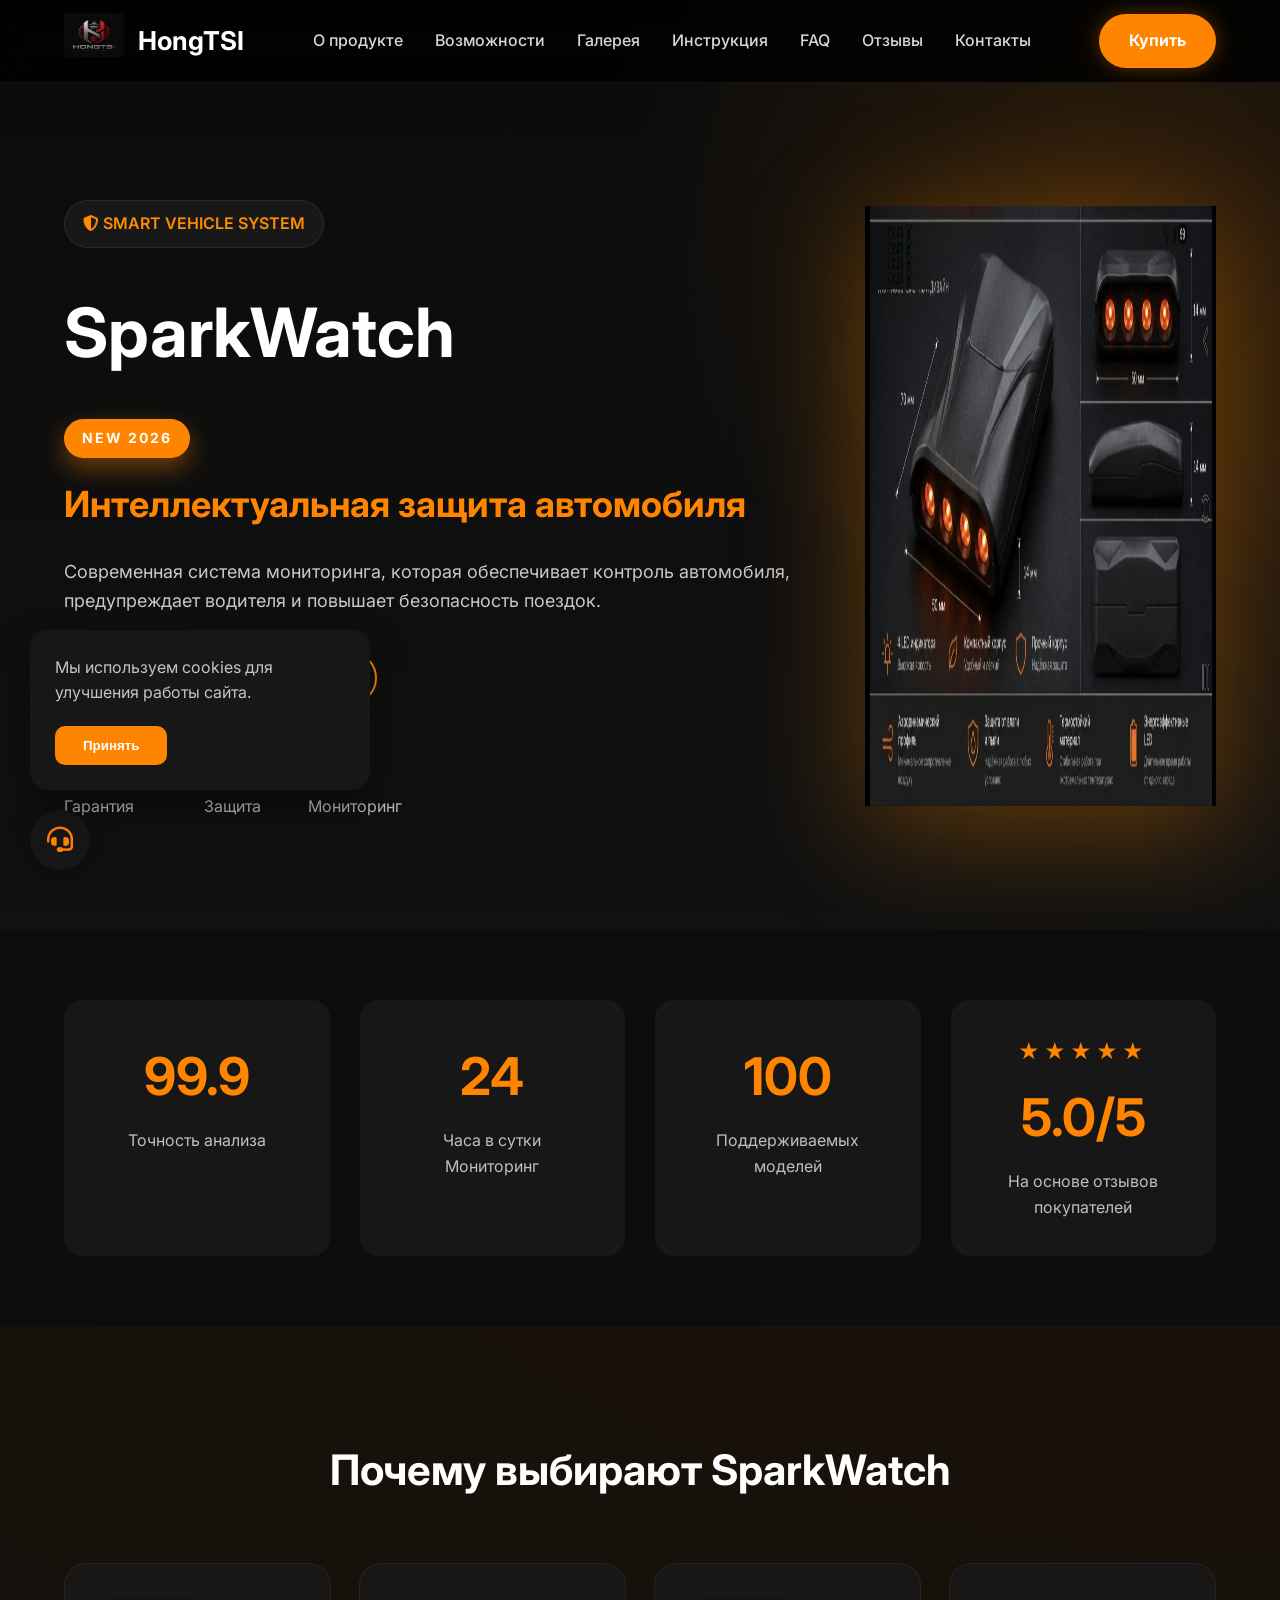
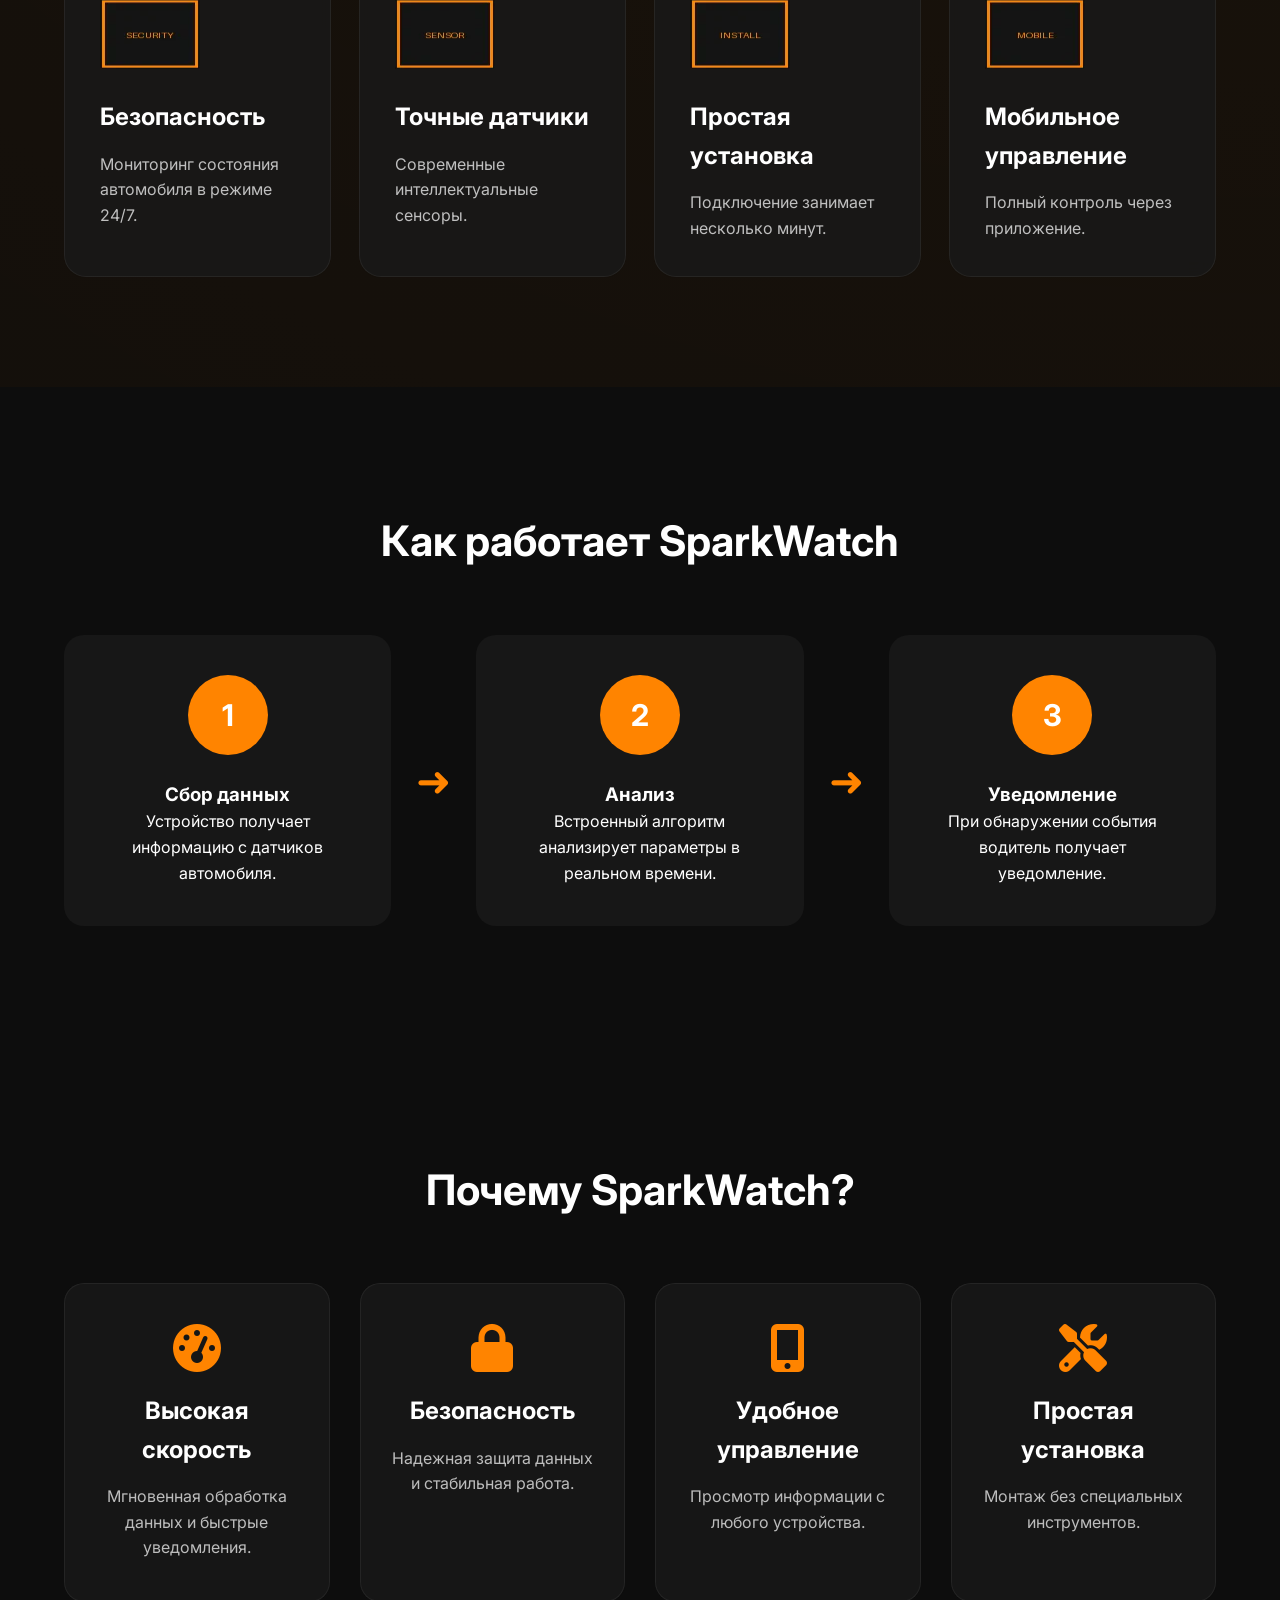
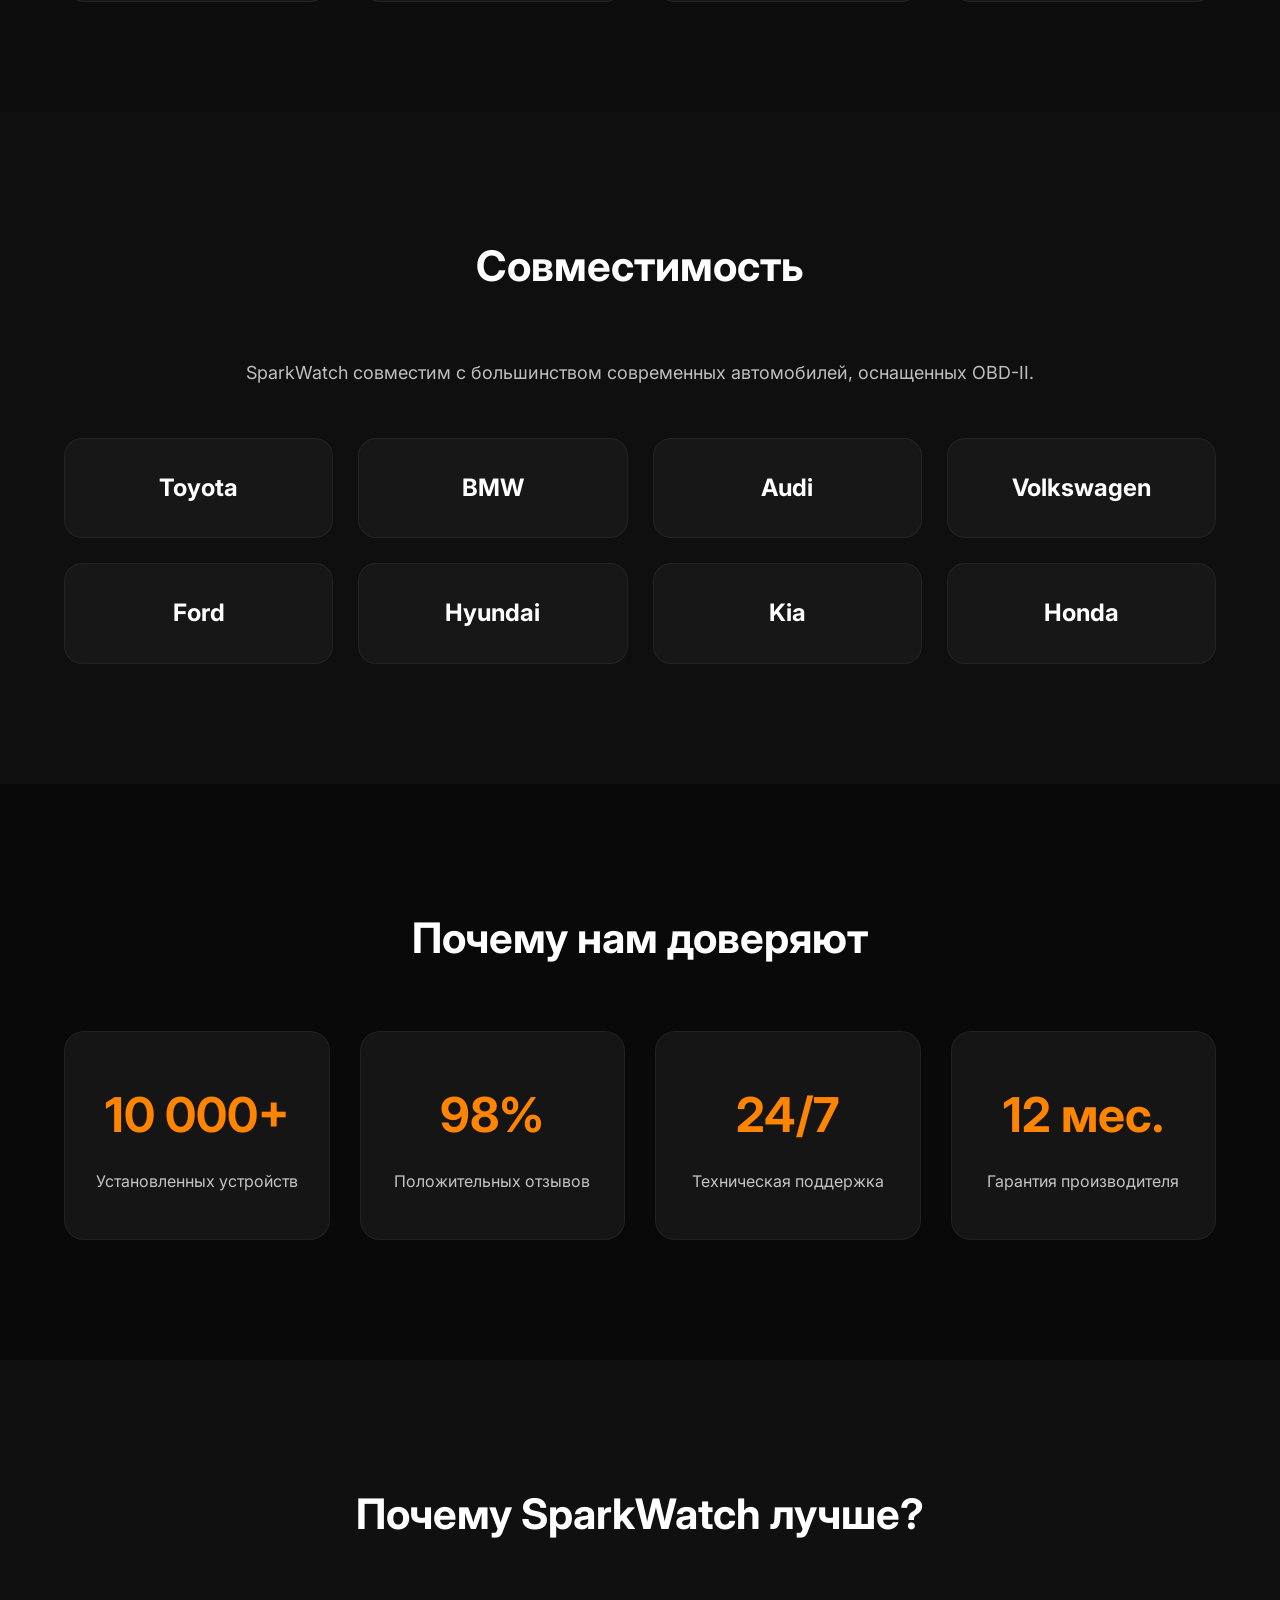
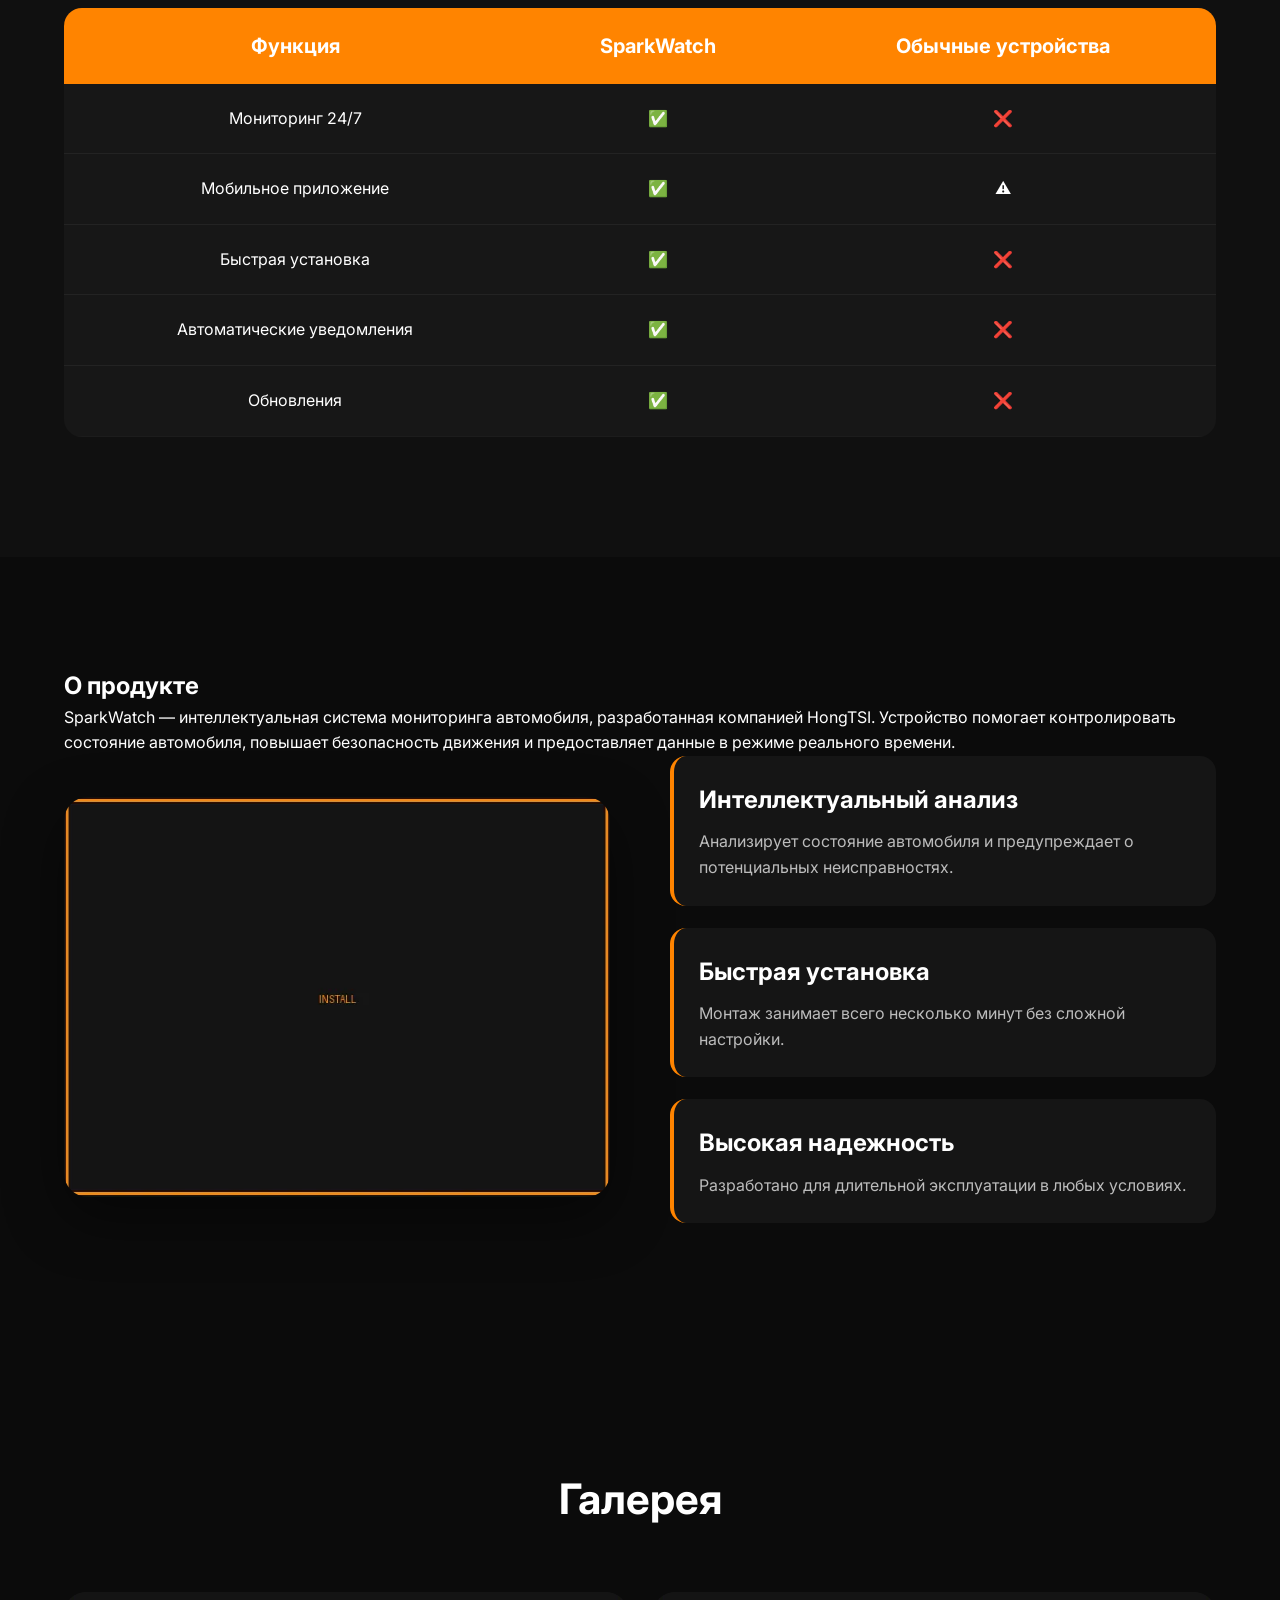
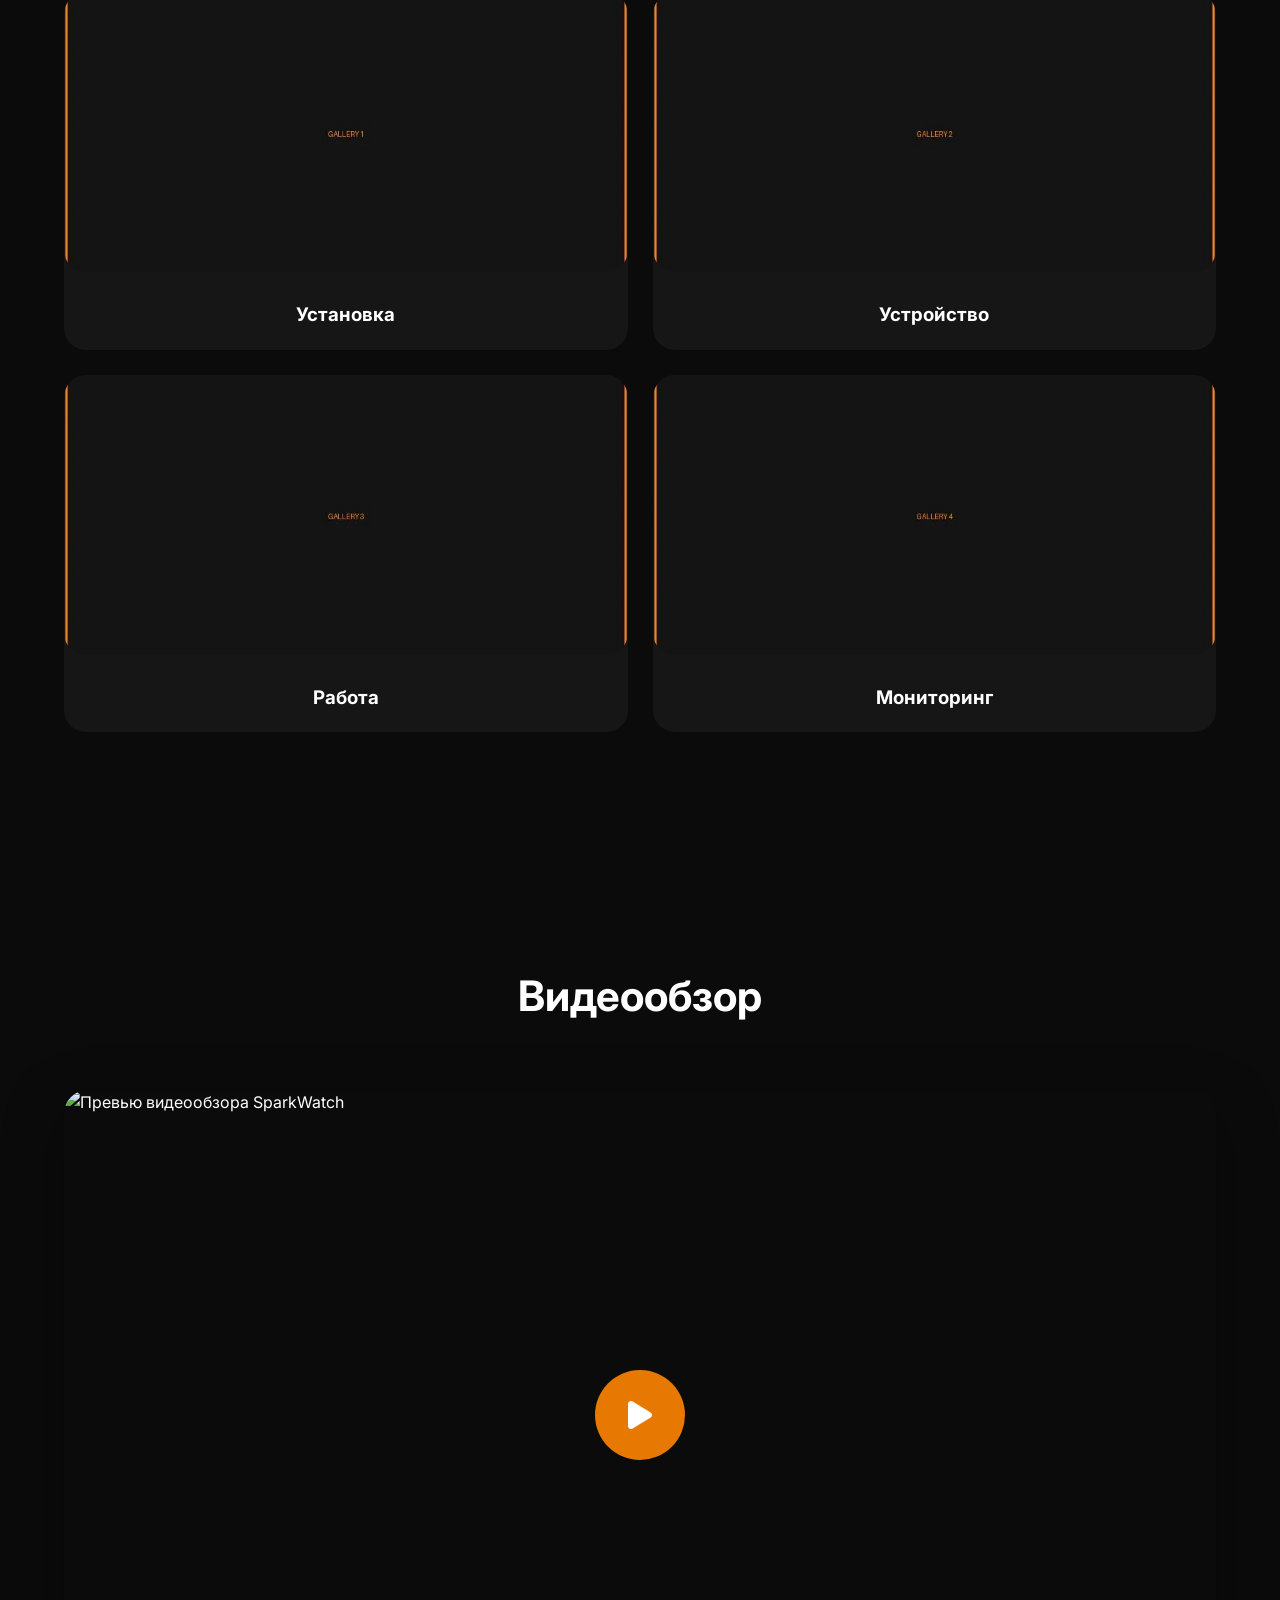
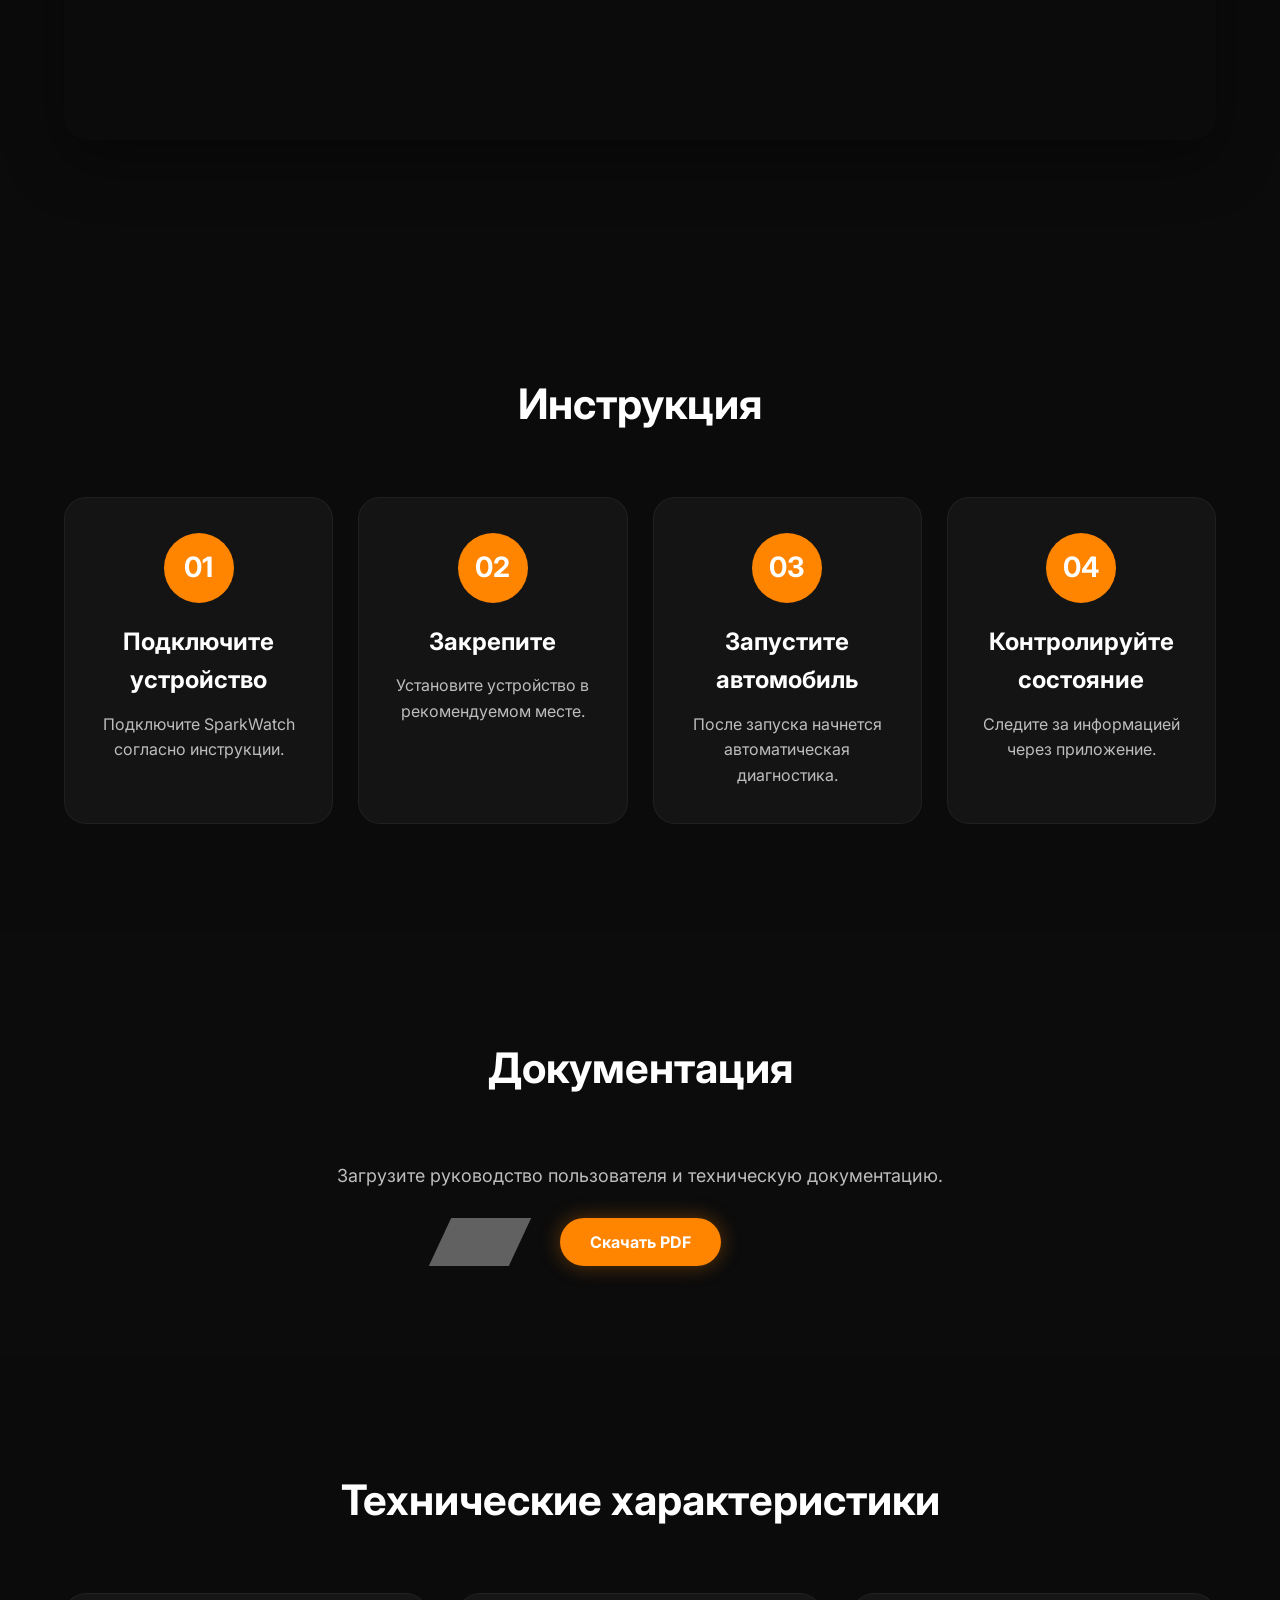
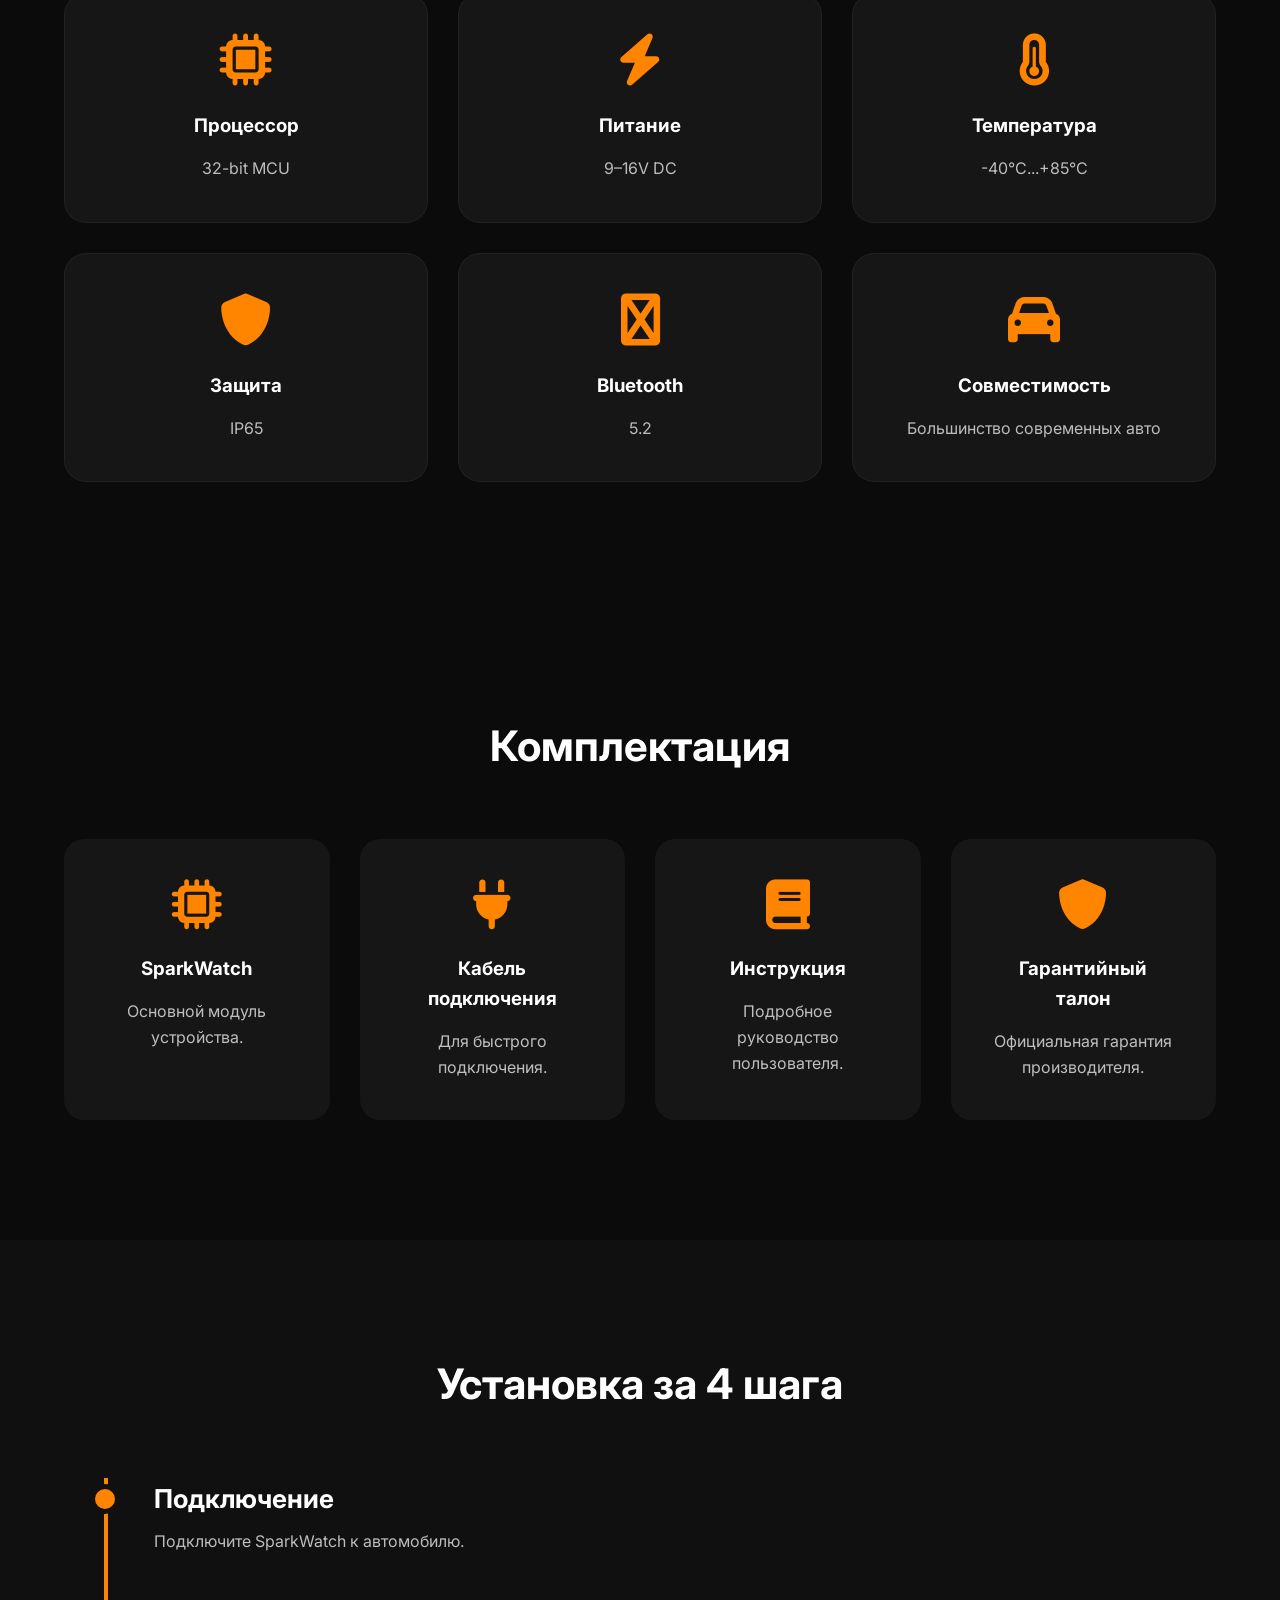
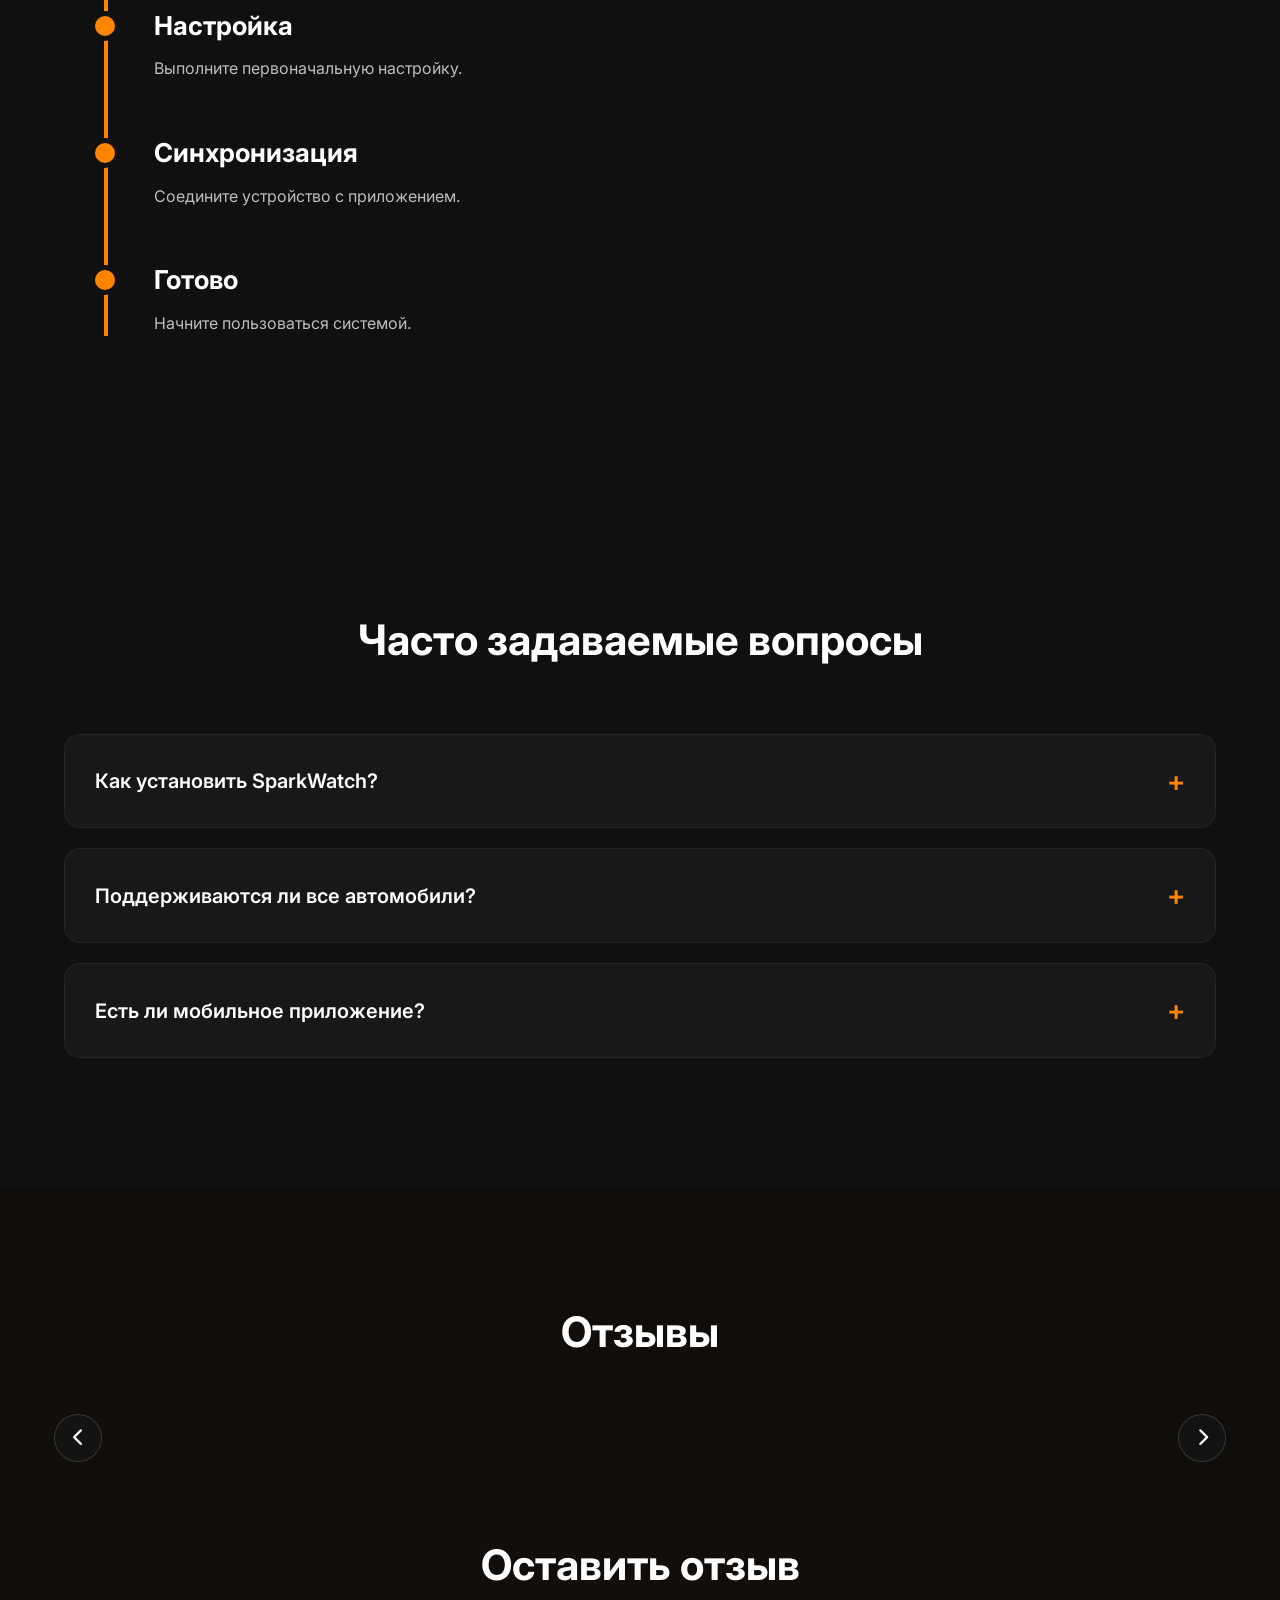
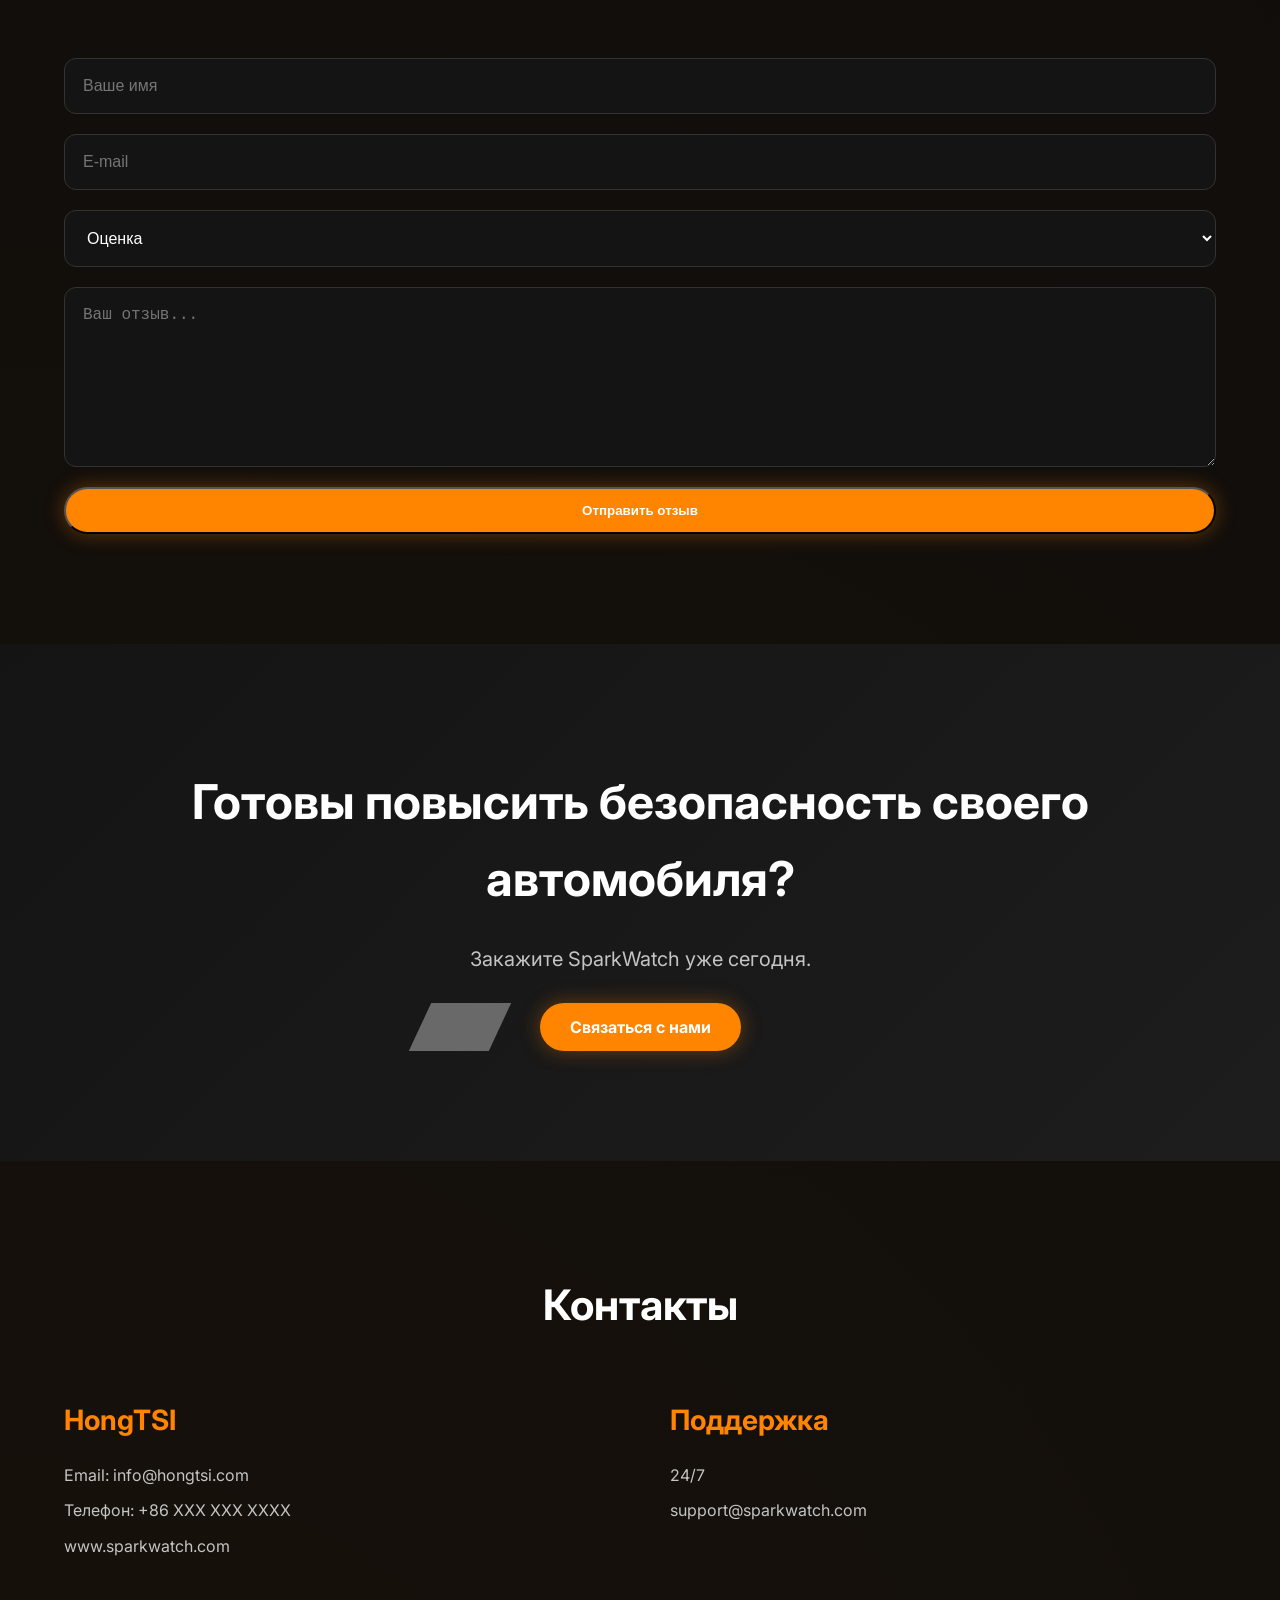
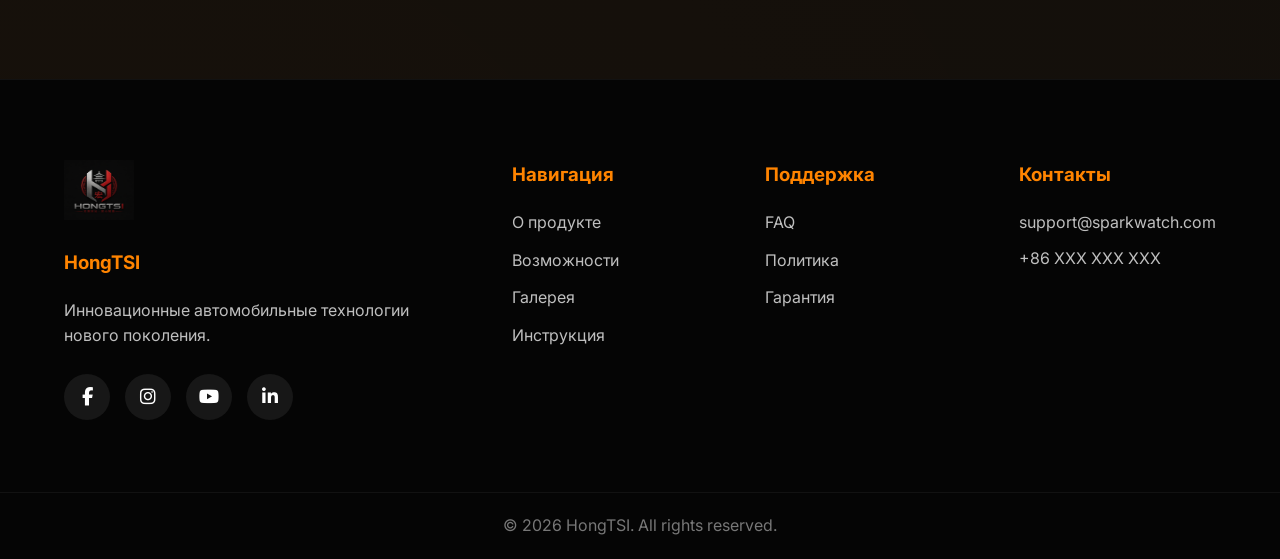
==== commit 9a71050c: "Add files via upload" ====
--- a/index.html
+++ b/index.html
@@ -1028,43 +1028,7 @@
 <i class="fa-solid fa-chevron-left"></i>
 </button>
 
-<div class="review-slider">
-
-<div class="review">
-
-★★★★★
-
-<p>
-Отличное устройство. Установил за несколько минут.
-</p>
-
-<h4>Александр</h4>
-
-</div>
-
-<div class="review">
-
-★★★★★
-
-<p>
-Очень качественная сборка и понятное приложение.
-</p>
-
-<h4>Игорь</h4>
-
-</div>
-
-<div class="review">
-
-★★★★★
-
-<p>
-Современный дизайн и стабильная работа.
-</p>
-
-<h4>Дмитрий</h4>
-
-</div>
+<div class="review-slider" id="reviewSlider">
 
 </div>
 
--- a/css/style.css
+++ b/css/style.css
@@ -71,6 +71,7 @@
 html{
 scroll-behavior:smooth;
 scroll-padding-top:130px;
+overflow-x:hidden;
 }
 
 body{
@@ -2219,14 +2220,21 @@
 
 }
 
+@media (hover: hover) and (pointer: fine) {
+
 .package-card:hover,
 .adv-card:hover,
 .trust-card:hover,
 .spec-card:hover,
-.review:hover,
 .card:hover{
 
 transform:translateY(-12px) scale(1.03);
+
+}
+
+.review:hover{
+box-shadow:0 10px 25px rgba(255,132,0,.25);
+}
 
 }
 
@@ -3500,3 +3508,9 @@
     }
 
 }
+
+.no-reviews-yet{
+    color:#888;
+    font-size:16px;
+    padding:30px 10px;
+}
